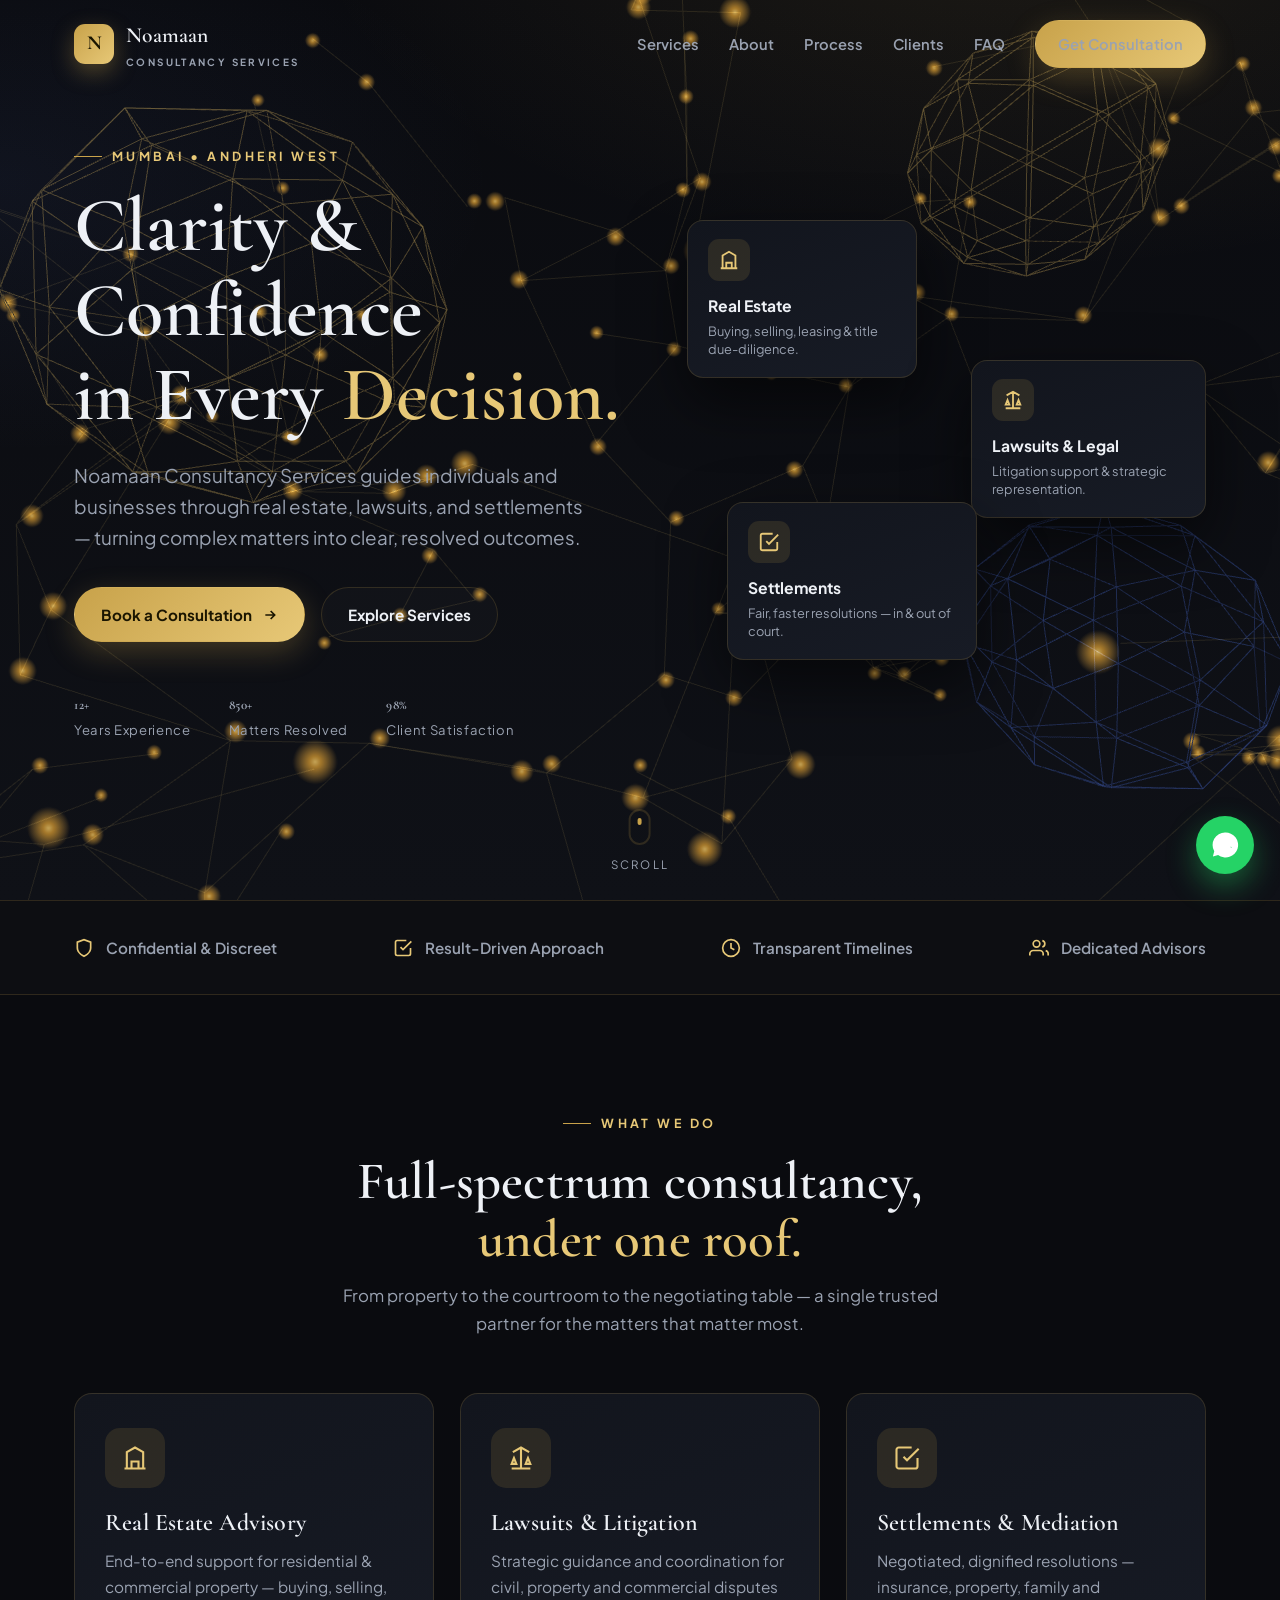
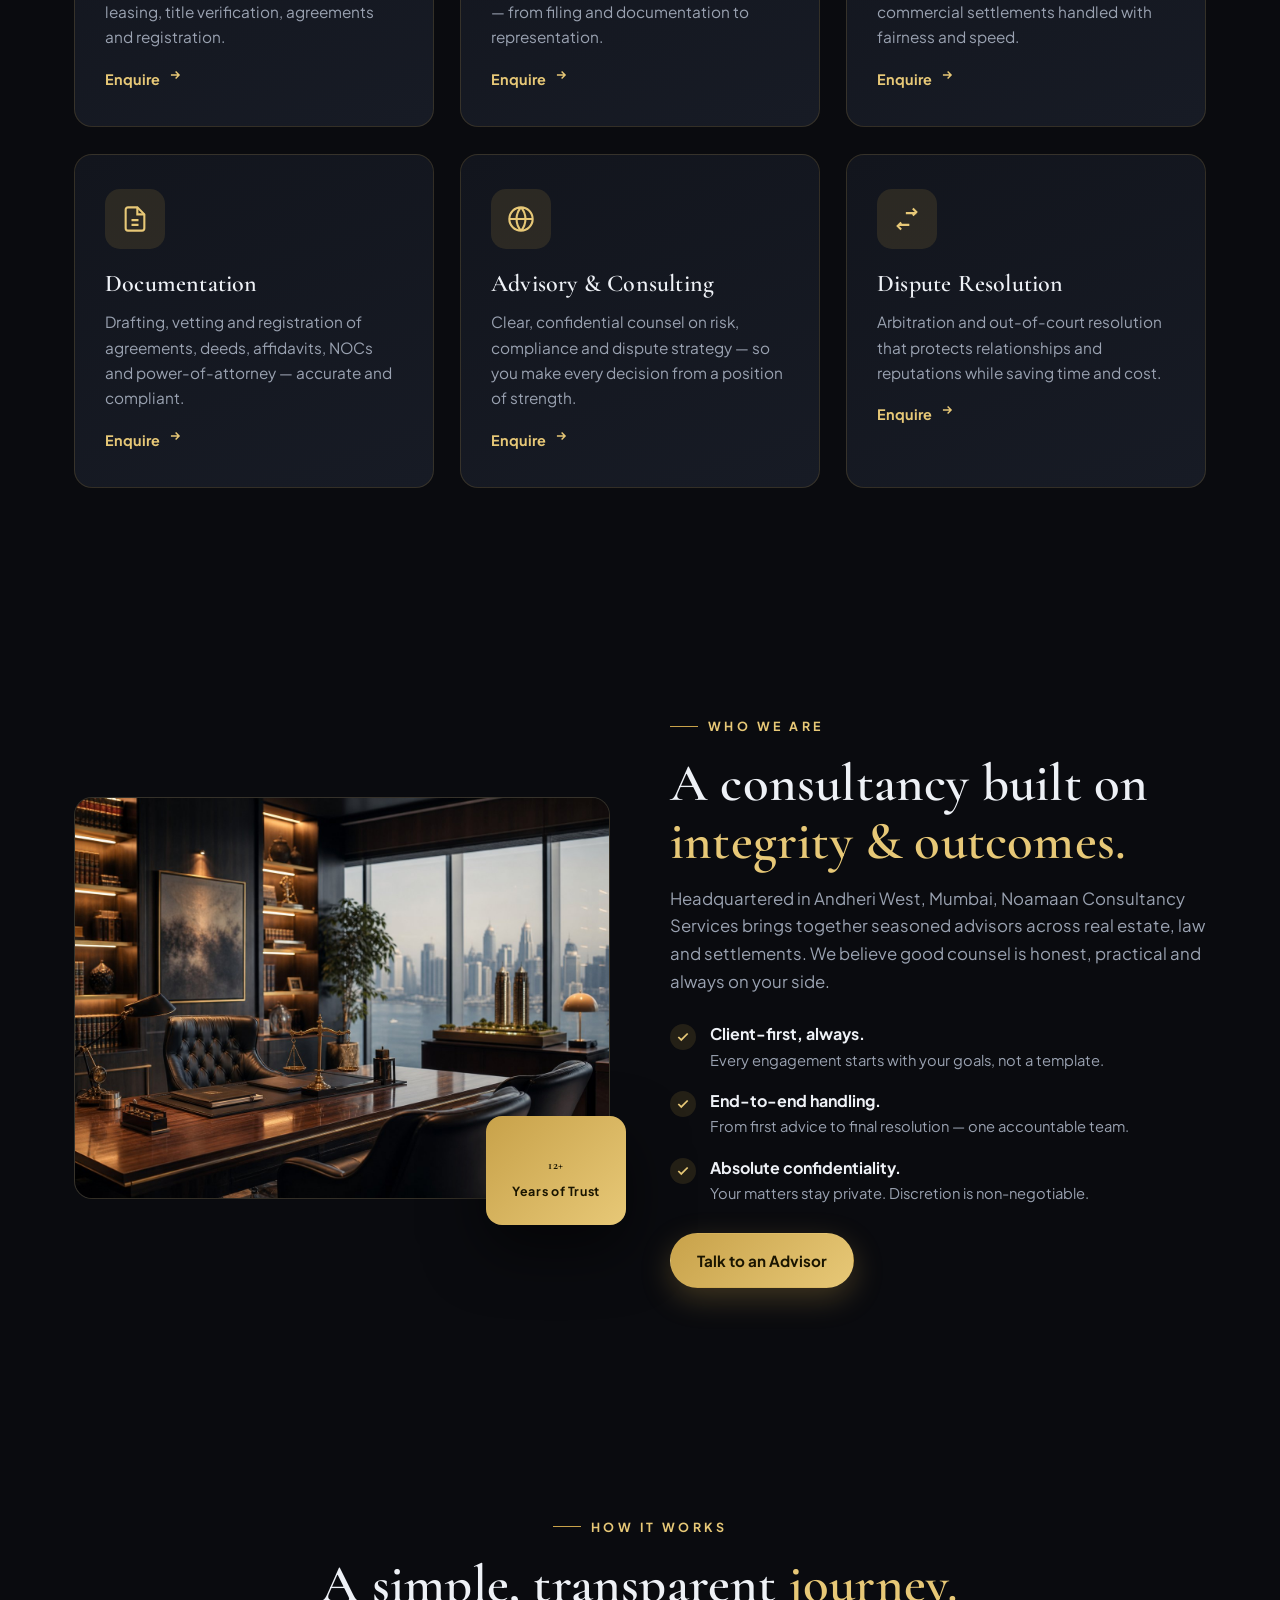
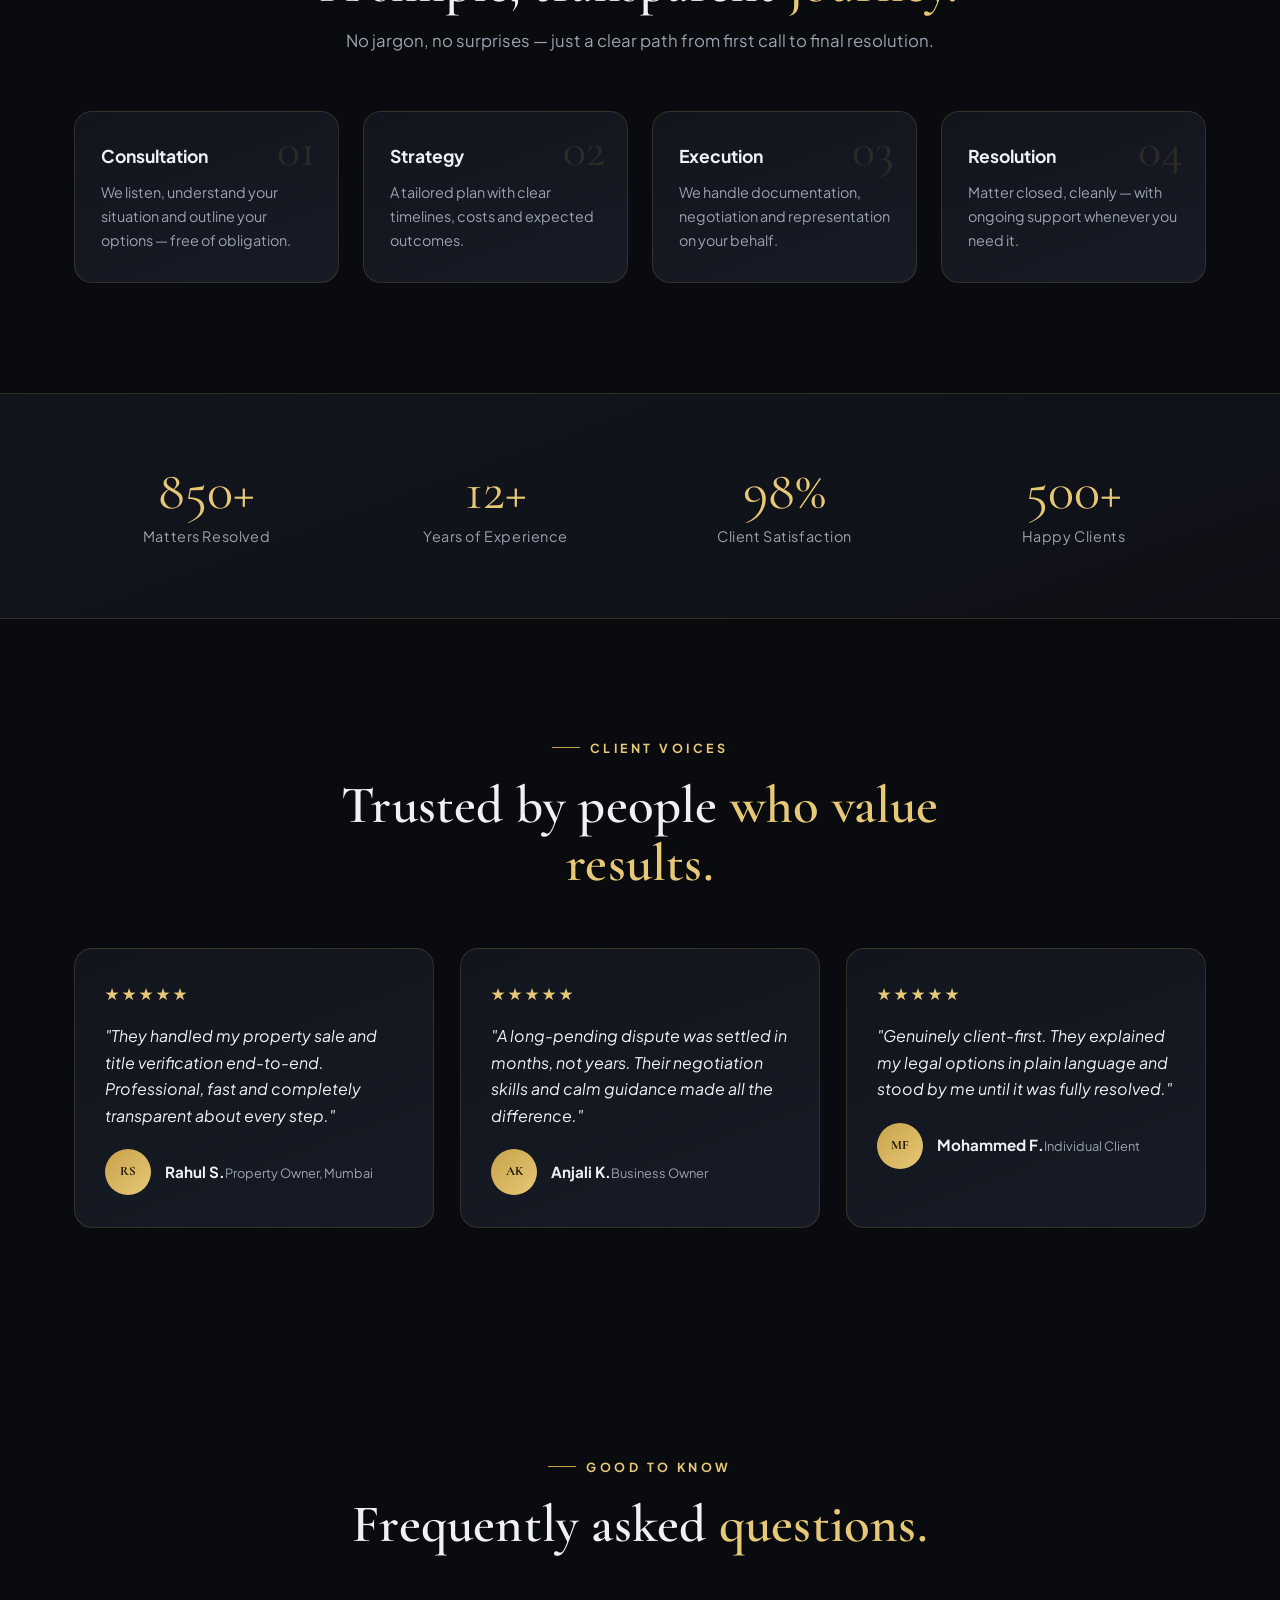
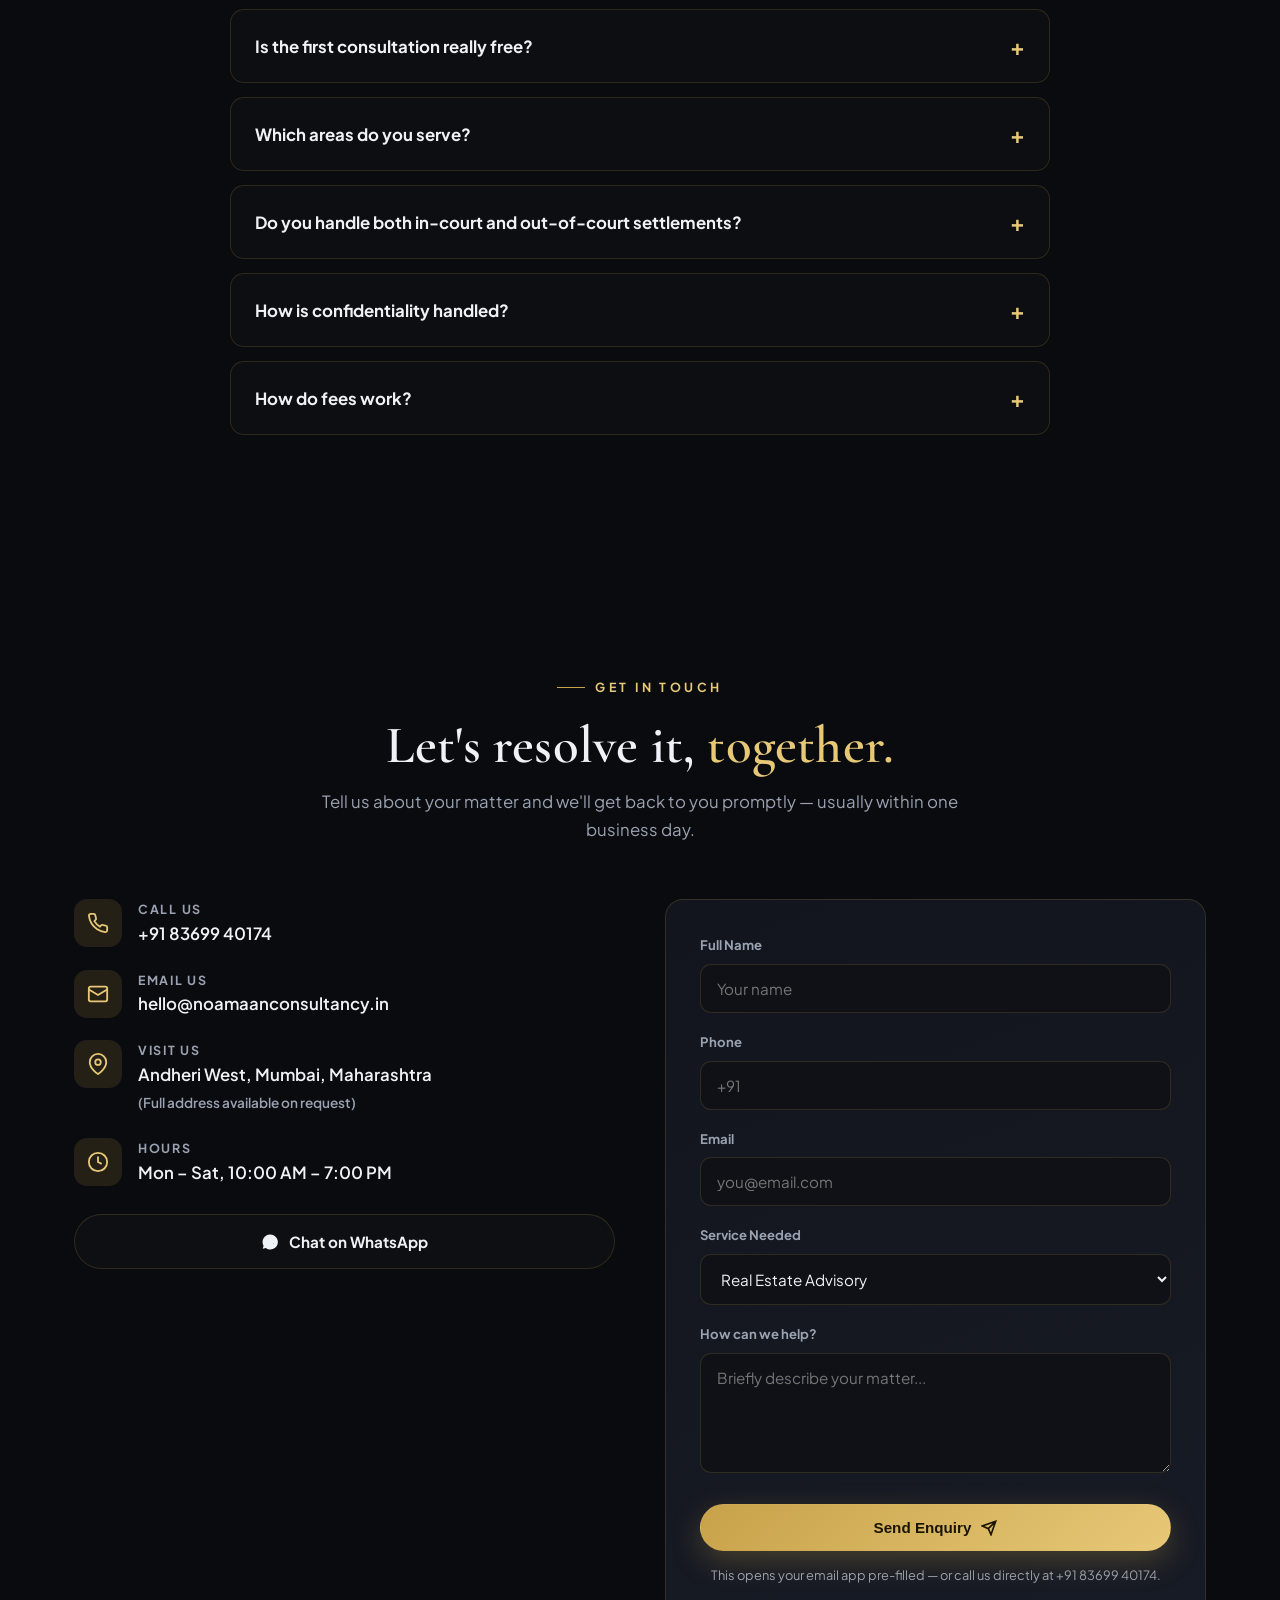
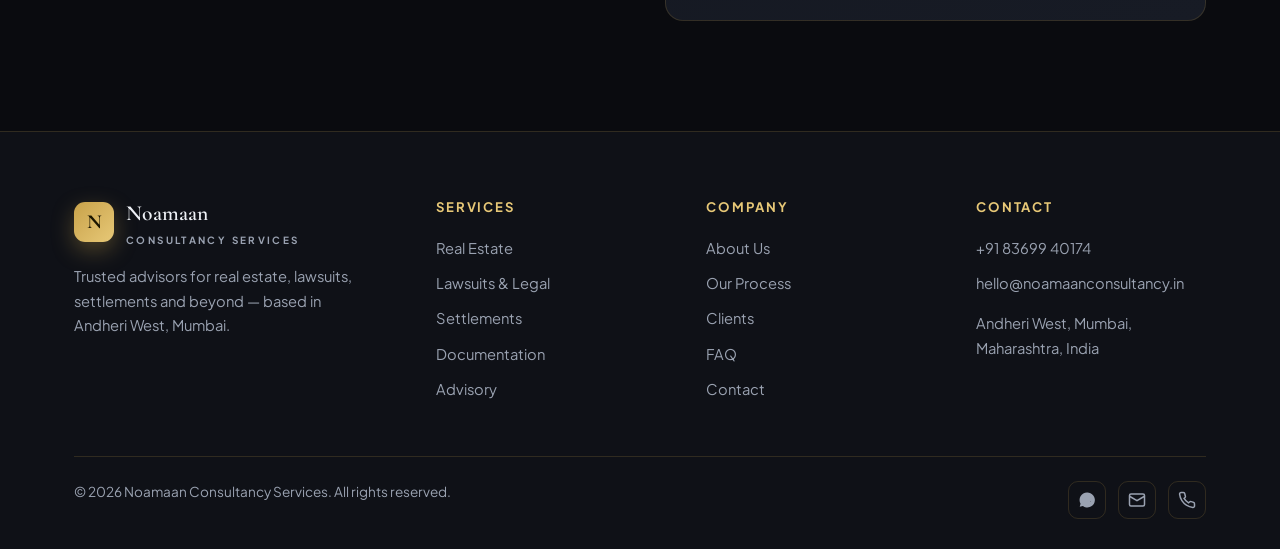
==== index.html @ b09b2aa9 "Initial commit: Noamaan Consultancy Services premium website" ====
<!DOCTYPE html>
<html lang="en">
<head>
  <meta charset="UTF-8" />
  <meta name="viewport" content="width=device-width, initial-scale=1.0" />
  <title>Noamaan Consultancy Services | Real Estate, Legal &amp; Settlement Experts — Andheri West, Mumbai</title>
  <meta name="description" content="Noamaan Consultancy Services — trusted advisors for real estate transactions, lawsuits, dispute settlements, documentation and advisory. Based in Andheri West, Mumbai. Call 8369940174." />
  <meta name="keywords" content="real estate consultant Mumbai, legal consultancy Andheri, lawsuit settlement, property advisory, dispute resolution, Noamaan Consultancy" />
  <meta name="author" content="Noamaan Consultancy Services" />
  <link rel="canonical" href="https://noamaanconsultancy.in/" />

  <!-- Open Graph -->
  <meta property="og:type" content="website" />
  <meta property="og:title" content="Noamaan Consultancy Services — Real Estate, Legal &amp; Settlements" />
  <meta property="og:description" content="Trusted advisors for real estate, lawsuits, settlements, documentation and advisory in Mumbai." />
  <meta property="og:url" content="https://noamaanconsultancy.in/" />
  <meta property="og:site_name" content="Noamaan Consultancy Services" />

  <!-- Fonts -->
  <link rel="preconnect" href="https://fonts.googleapis.com" />
  <link rel="preconnect" href="https://fonts.gstatic.com" crossorigin />
  <link href="https://fonts.googleapis.com/css2?family=Cormorant+Garamond:wght@500;600;700&family=Plus+Jakarta+Sans:wght@400;500;600;700;800&display=swap" rel="stylesheet" />

  <link rel="icon" type="image/svg+xml" href="data:image/svg+xml,<svg xmlns='http://www.w3.org/2000/svg' viewBox='0 0 100 100'><rect width='100' height='100' rx='22' fill='%23c8a24a'/><text x='50' y='72' font-size='62' font-family='Georgia,serif' font-weight='700' text-anchor='middle' fill='%231a1500'>N</text></svg>" />
  <link rel="stylesheet" href="assets/css/style.css" />

  <!-- Structured data -->
  <script type="application/ld+json">
  {
    "@context":"https://schema.org",
    "@type":"ProfessionalService",
    "name":"Noamaan Consultancy Services",
    "image":"https://noamaanconsultancy.in/assets/img/og.jpg",
    "url":"https://noamaanconsultancy.in",
    "telephone":"+91-8369940174",
    "email":"hello@noamaanconsultancy.in",
    "address":{"@type":"PostalAddress","addressLocality":"Andheri West","addressRegion":"Maharashtra","addressCountry":"IN"},
    "areaServed":"Mumbai Metropolitan Region",
    "priceRange":"$$"
  }
  </script>
</head>
<body>
  <canvas id="bg-canvas"></canvas>

  <!-- ============ NAV ============ -->
  <header class="nav">
    <div class="nav-inner">
      <a href="#home" class="brand">
        <span class="mark">N</span>
        <span>Noamaan<small>Consultancy Services</small></span>
      </a>
      <nav class="nav-links">
        <a href="#services">Services</a>
        <a href="#about">About</a>
        <a href="#process">Process</a>
        <a href="#testimonials">Clients</a>
        <a href="#faq">FAQ</a>
        <a href="#contact" class="btn btn-gold nav-cta">Get Consultation</a>
      </nav>
      <button class="hamburger" aria-label="Menu"><span></span><span></span><span></span></button>
    </div>
  </header>

  <div class="content">

  <!-- ============ HERO ============ -->
  <section class="hero" id="home">
    <div class="container hero-grid">
      <div class="hero-copy">
        <span class="eyebrow reveal">Mumbai • Andheri West</span>
        <h1 class="reveal d1">
          <span class="line">Clarity &amp; Confidence</span>
          <span class="line">in Every <span class="gold">Decision.</span></span>
        </h1>
        <p class="lead reveal d2">
          Noamaan Consultancy Services guides individuals and businesses through
          real estate, lawsuits, and settlements — turning complex matters into
          clear, resolved outcomes.
        </p>
        <div class="hero-cta reveal d2">
          <a href="#contact" class="btn btn-gold">Book a Consultation
            <svg width="16" height="16" viewBox="0 0 24 24" fill="none" stroke="currentColor" stroke-width="2.5"><path d="M5 12h14M13 6l6 6-6 6"/></svg>
          </a>
          <a href="#services" class="btn btn-ghost">Explore Services</a>
        </div>
        <div class="hero-stats reveal d3">
          <div class="stat"><b><span data-count="12" data-suffix="+">0</span></b><span>Years Experience</span></div>
          <div class="stat"><b><span data-count="850" data-suffix="+">0</span></b><span>Matters Resolved</span></div>
          <div class="stat"><b><span data-count="98" data-suffix="%">0</span></b><span>Client Satisfaction</span></div>
        </div>
      </div>

      <div class="hero-visual reveal d2">
        <div class="float-card fc1" data-tilt>
          <div class="ic"><svg width="22" height="22" viewBox="0 0 24 24" fill="none" stroke="currentColor" stroke-width="2"><path d="M3 21h18M5 21V7l7-4 7 4v14M9 21v-6h6v6"/></svg></div>
          <h4>Real Estate</h4>
          <p>Buying, selling, leasing &amp; title due-diligence.</p>
        </div>
        <div class="float-card fc2" data-tilt>
          <div class="ic"><svg width="22" height="22" viewBox="0 0 24 24" fill="none" stroke="currentColor" stroke-width="2"><path d="M12 3v18M5 7l7-4 7 4M4 21h16M6 12l-2 5h4l-2-5zM18 12l-2 5h4l-2-5z"/></svg></div>
          <h4>Lawsuits &amp; Legal</h4>
          <p>Litigation support &amp; strategic representation.</p>
        </div>
        <div class="float-card fc3" data-tilt>
          <div class="ic"><svg width="22" height="22" viewBox="0 0 24 24" fill="none" stroke="currentColor" stroke-width="2"><path d="M9 11l3 3L22 4M21 12v7a2 2 0 0 1-2 2H5a2 2 0 0 1-2-2V5a2 2 0 0 1 2-2h11"/></svg></div>
          <h4>Settlements</h4>
          <p>Fair, faster resolutions — in &amp; out of court.</p>
        </div>
      </div>
    </div>
    <div class="scroll-ind"><div class="mouse"></div><span>Scroll</span></div>
  </section>

  <!-- ============ TRUST STRIP ============ -->
  <div class="trust">
    <div class="container trust-inner">
      <div class="trust-item"><svg width="20" height="20" viewBox="0 0 24 24" fill="none" stroke="currentColor" stroke-width="2"><path d="M12 22s8-4 8-10V5l-8-3-8 3v7c0 6 8 10 8 10z"/></svg> Confidential &amp; Discreet</div>
      <div class="trust-item"><svg width="20" height="20" viewBox="0 0 24 24" fill="none" stroke="currentColor" stroke-width="2"><path d="M9 11l3 3L22 4M21 12v7a2 2 0 0 1-2 2H5a2 2 0 0 1-2-2V5a2 2 0 0 1 2-2h11"/></svg> Result-Driven Approach</div>
      <div class="trust-item"><svg width="20" height="20" viewBox="0 0 24 24" fill="none" stroke="currentColor" stroke-width="2"><circle cx="12" cy="12" r="10"/><path d="M12 6v6l4 2"/></svg> Transparent Timelines</div>
      <div class="trust-item"><svg width="20" height="20" viewBox="0 0 24 24" fill="none" stroke="currentColor" stroke-width="2"><path d="M17 21v-2a4 4 0 0 0-4-4H5a4 4 0 0 0-4 4v2M9 11a4 4 0 1 0 0-8 4 4 0 0 0 0 8zM23 21v-2a4 4 0 0 0-3-3.87M16 3.13a4 4 0 0 1 0 7.75"/></svg> Dedicated Advisors</div>
    </div>
  </div>

  <!-- ============ SERVICES ============ -->
  <section id="services">
    <div class="container">
      <div class="center" style="max-width:680px">
        <span class="eyebrow reveal">What We Do</span>
        <h2 class="section-title reveal d1">Full-spectrum consultancy, <span class="gold">under one roof.</span></h2>
        <p class="section-sub center reveal d2">From property to the courtroom to the negotiating table — a single trusted partner for the matters that matter most.</p>
      </div>

      <div class="services-grid">
        <article class="card reveal" data-tilt>
          <div class="card-ic"><svg width="28" height="28" viewBox="0 0 24 24" fill="none" stroke="currentColor" stroke-width="1.8"><path d="M3 21h18M5 21V7l7-4 7 4v14M9 21v-6h6v6"/></svg></div>
          <h3>Real Estate Advisory</h3>
          <p>End-to-end support for residential &amp; commercial property — buying, selling, leasing, title verification, agreements and registration.</p>
          <a href="#contact" class="card-link">Enquire <svg width="14" height="14" viewBox="0 0 24 24" fill="none" stroke="currentColor" stroke-width="2.5"><path d="M5 12h14M13 6l6 6-6 6"/></svg></a>
        </article>

        <article class="card reveal d1" data-tilt>
          <div class="card-ic"><svg width="28" height="28" viewBox="0 0 24 24" fill="none" stroke="currentColor" stroke-width="1.8"><path d="M12 3v18M5 7l7-4 7 4M4 21h16M6 12l-2 5h4l-2-5zM18 12l-2 5h4l-2-5z"/></svg></div>
          <h3>Lawsuits &amp; Litigation</h3>
          <p>Strategic guidance and coordination for civil, property and commercial disputes — from filing and documentation to representation.</p>
          <a href="#contact" class="card-link">Enquire <svg width="14" height="14" viewBox="0 0 24 24" fill="none" stroke="currentColor" stroke-width="2.5"><path d="M5 12h14M13 6l6 6-6 6"/></svg></a>
        </article>

        <article class="card reveal d2" data-tilt>
          <div class="card-ic"><svg width="28" height="28" viewBox="0 0 24 24" fill="none" stroke="currentColor" stroke-width="1.8"><path d="M9 11l3 3L22 4M21 12v7a2 2 0 0 1-2 2H5a2 2 0 0 1-2-2V5a2 2 0 0 1 2-2h11"/></svg></div>
          <h3>Settlements &amp; Mediation</h3>
          <p>Negotiated, dignified resolutions — insurance, property, family and commercial settlements handled with fairness and speed.</p>
          <a href="#contact" class="card-link">Enquire <svg width="14" height="14" viewBox="0 0 24 24" fill="none" stroke="currentColor" stroke-width="2.5"><path d="M5 12h14M13 6l6 6-6 6"/></svg></a>
        </article>

        <article class="card reveal" data-tilt>
          <div class="card-ic"><svg width="28" height="28" viewBox="0 0 24 24" fill="none" stroke="currentColor" stroke-width="1.8"><path d="M14 2H6a2 2 0 0 0-2 2v16a2 2 0 0 0 2 2h12a2 2 0 0 0 2-2V8z"/><path d="M14 2v6h6M9 13h6M9 17h6"/></svg></div>
          <h3>Documentation</h3>
          <p>Drafting, vetting and registration of agreements, deeds, affidavits, NOCs and power-of-attorney — accurate and compliant.</p>
          <a href="#contact" class="card-link">Enquire <svg width="14" height="14" viewBox="0 0 24 24" fill="none" stroke="currentColor" stroke-width="2.5"><path d="M5 12h14M13 6l6 6-6 6"/></svg></a>
        </article>

        <article class="card reveal d1" data-tilt>
          <div class="card-ic"><svg width="28" height="28" viewBox="0 0 24 24" fill="none" stroke="currentColor" stroke-width="1.8"><path d="M12 2a10 10 0 1 0 10 10A10 10 0 0 0 12 2zM2 12h20M12 2a15 15 0 0 1 0 20M12 2a15 15 0 0 0 0 20"/></svg></div>
          <h3>Advisory &amp; Consulting</h3>
          <p>Clear, confidential counsel on risk, compliance and dispute strategy — so you make every decision from a position of strength.</p>
          <a href="#contact" class="card-link">Enquire <svg width="14" height="14" viewBox="0 0 24 24" fill="none" stroke="currentColor" stroke-width="2.5"><path d="M5 12h14M13 6l6 6-6 6"/></svg></a>
        </article>

        <article class="card reveal d2" data-tilt>
          <div class="card-ic"><svg width="28" height="28" viewBox="0 0 24 24" fill="none" stroke="currentColor" stroke-width="1.8"><path d="M20 7h-9M14 17H5M17 3l3 3-3 3M7 21l-3-3 3-3"/></svg></div>
          <h3>Dispute Resolution</h3>
          <p>Arbitration and out-of-court resolution that protects relationships and reputations while saving time and cost.</p>
          <a href="#contact" class="card-link">Enquire <svg width="14" height="14" viewBox="0 0 24 24" fill="none" stroke="currentColor" stroke-width="2.5"><path d="M5 12h14M13 6l6 6-6 6"/></svg></a>
        </article>
      </div>
    </div>
  </section>

  <!-- ============ ABOUT ============ -->
  <section id="about">
    <div class="container about-grid">
      <div class="about-visual reveal">
        <div class="frame" data-tilt>
          <img src="assets/img/about.jpg" alt="Noamaan Consultancy Services office in Andheri West, Mumbai" loading="lazy" style="width:100%;height:100%;object-fit:cover" />
        </div>
        <div class="about-badge"><b><span data-count="12" data-suffix="+">0</span></b><span>Years of Trust</span></div>
      </div>
      <div class="about-copy">
        <span class="eyebrow reveal">Who We Are</span>
        <h2 class="section-title reveal d1">A consultancy built on <span class="gold">integrity &amp; outcomes.</span></h2>
        <p class="section-sub reveal d2">Headquartered in Andheri West, Mumbai, Noamaan Consultancy Services brings together seasoned advisors across real estate, law and settlements. We believe good counsel is honest, practical and always on your side.</p>
        <ul class="about-list">
          <li class="reveal"><span class="tick"><svg width="14" height="14" viewBox="0 0 24 24" fill="none" stroke="currentColor" stroke-width="3"><path d="M20 6L9 17l-5-5"/></svg></span><div><b>Client-first, always.</b><p>Every engagement starts with your goals, not a template.</p></div></li>
          <li class="reveal d1"><span class="tick"><svg width="14" height="14" viewBox="0 0 24 24" fill="none" stroke="currentColor" stroke-width="3"><path d="M20 6L9 17l-5-5"/></svg></span><div><b>End-to-end handling.</b><p>From first advice to final resolution — one accountable team.</p></div></li>
          <li class="reveal d2"><span class="tick"><svg width="14" height="14" viewBox="0 0 24 24" fill="none" stroke="currentColor" stroke-width="3"><path d="M20 6L9 17l-5-5"/></svg></span><div><b>Absolute confidentiality.</b><p>Your matters stay private. Discretion is non-negotiable.</p></div></li>
        </ul>
        <a href="#contact" class="btn btn-gold reveal d2" style="margin-top:28px">Talk to an Advisor</a>
      </div>
    </div>
  </section>

  <!-- ============ PROCESS ============ -->
  <section id="process">
    <div class="container">
      <div class="center" style="max-width:680px">
        <span class="eyebrow reveal">How It Works</span>
        <h2 class="section-title reveal d1">A simple, transparent <span class="gold">journey.</span></h2>
        <p class="section-sub center reveal d2">No jargon, no surprises — just a clear path from first call to final resolution.</p>
      </div>
      <div class="steps">
        <div class="step reveal" data-tilt><span class="num">01</span><h4>Consultation</h4><p>We listen, understand your situation and outline your options — free of obligation.</p></div>
        <div class="step reveal d1" data-tilt><span class="num">02</span><h4>Strategy</h4><p>A tailored plan with clear timelines, costs and expected outcomes.</p></div>
        <div class="step reveal d2" data-tilt><span class="num">03</span><h4>Execution</h4><p>We handle documentation, negotiation and representation on your behalf.</p></div>
        <div class="step reveal d3" data-tilt><span class="num">04</span><h4>Resolution</h4><p>Matter closed, cleanly — with ongoing support whenever you need it.</p></div>
      </div>
    </div>
  </section>

  <!-- ============ STATS BAND ============ -->
  <div class="band">
    <div class="container" style="padding-top:70px;padding-bottom:70px">
      <div class="band-grid">
        <div class="reveal"><div class="num"><span data-count="850" data-suffix="+">0</span></div><div class="lbl">Matters Resolved</div></div>
        <div class="reveal d1"><div class="num"><span data-count="12" data-suffix="+">0</span></div><div class="lbl">Years of Experience</div></div>
        <div class="reveal d2"><div class="num"><span data-count="98" data-suffix="%">0</span></div><div class="lbl">Client Satisfaction</div></div>
        <div class="reveal d3"><div class="num"><span data-count="500" data-suffix="+">0</span></div><div class="lbl">Happy Clients</div></div>
      </div>
    </div>
  </div>

  <!-- ============ TESTIMONIALS ============ -->
  <section id="testimonials">
    <div class="container">
      <div class="center" style="max-width:680px">
        <span class="eyebrow reveal">Client Voices</span>
        <h2 class="section-title reveal d1">Trusted by people <span class="gold">who value results.</span></h2>
      </div>
      <div class="quotes">
        <figure class="quote reveal" data-tilt>
          <div class="stars">★★★★★</div>
          <p>"They handled my property sale and title verification end-to-end. Professional, fast and completely transparent about every step."</p>
          <figcaption class="who"><span class="av">RS</span><div><b>Rahul S.</b><span>Property Owner, Mumbai</span></div></figcaption>
        </figure>
        <figure class="quote reveal d1" data-tilt>
          <div class="stars">★★★★★</div>
          <p>"A long-pending dispute was settled in months, not years. Their negotiation skills and calm guidance made all the difference."</p>
          <figcaption class="who"><span class="av">AK</span><div><b>Anjali K.</b><span>Business Owner</span></div></figcaption>
        </figure>
        <figure class="quote reveal d2" data-tilt>
          <div class="stars">★★★★★</div>
          <p>"Genuinely client-first. They explained my legal options in plain language and stood by me until it was fully resolved."</p>
          <figcaption class="who"><span class="av">MF</span><div><b>Mohammed F.</b><span>Individual Client</span></div></figcaption>
        </figure>
      </div>
    </div>
  </section>

  <!-- ============ FAQ ============ -->
  <section id="faq">
    <div class="container">
      <div class="center" style="max-width:680px">
        <span class="eyebrow reveal">Good to Know</span>
        <h2 class="section-title reveal d1">Frequently asked <span class="gold">questions.</span></h2>
      </div>
      <div class="faq">
        <div class="faq-item reveal"><button class="faq-q">Is the first consultation really free?<span class="plus">+</span></button><div class="faq-a"><p>Yes. Your initial consultation is obligation-free — we assess your matter, explain your options and only proceed once you're comfortable.</p></div></div>
        <div class="faq-item reveal"><button class="faq-q">Which areas do you serve?<span class="plus">+</span></button><div class="faq-a"><p>We're based in Andheri West and serve clients across the Mumbai Metropolitan Region. Many advisory matters can also be handled remotely.</p></div></div>
        <div class="faq-item reveal"><button class="faq-q">Do you handle both in-court and out-of-court settlements?<span class="plus">+</span></button><div class="faq-a"><p>Absolutely. We pursue negotiated, out-of-court settlements wherever possible and provide full litigation support when a matter goes to court.</p></div></div>
        <div class="faq-item reveal"><button class="faq-q">How is confidentiality handled?<span class="plus">+</span></button><div class="faq-a"><p>Every engagement is strictly confidential. Your information and documents are handled with complete discretion at all times.</p></div></div>
        <div class="faq-item reveal"><button class="faq-q">How do fees work?<span class="plus">+</span></button><div class="faq-a"><p>Fees depend on the scope and complexity of your matter. After the initial consultation you'll receive a clear, transparent estimate — no hidden charges.</p></div></div>
      </div>
    </div>
  </section>

  <!-- ============ CONTACT ============ -->
  <section id="contact">
    <div class="container">
      <div class="center" style="max-width:680px;margin-bottom:56px">
        <span class="eyebrow reveal">Get in Touch</span>
        <h2 class="section-title reveal d1">Let's resolve it, <span class="gold">together.</span></h2>
        <p class="section-sub center reveal d2">Tell us about your matter and we'll get back to you promptly — usually within one business day.</p>
      </div>

      <div class="contact-grid">
        <div class="contact-info reveal">
          <div class="info-row">
            <div class="ic"><svg width="22" height="22" viewBox="0 0 24 24" fill="none" stroke="currentColor" stroke-width="2"><path d="M22 16.92v3a2 2 0 0 1-2.18 2 19.79 19.79 0 0 1-8.63-3.07 19.5 19.5 0 0 1-6-6 19.79 19.79 0 0 1-3.07-8.67A2 2 0 0 1 4.11 2h3a2 2 0 0 1 2 1.72c.13.96.36 1.9.7 2.81a2 2 0 0 1-.45 2.11L8.09 9.91a16 16 0 0 0 6 6l1.27-1.27a2 2 0 0 1 2.11-.45c.9.34 1.85.57 2.81.7A2 2 0 0 1 22 16.92z"/></svg></div>
            <div><div class="lbl">Call Us</div><a href="tel:+918369940174">+91 83699 40174</a></div>
          </div>
          <div class="info-row">
            <div class="ic"><svg width="22" height="22" viewBox="0 0 24 24" fill="none" stroke="currentColor" stroke-width="2"><rect x="2" y="4" width="20" height="16" rx="2"/><path d="m22 7-10 6L2 7"/></svg></div>
            <div><div class="lbl">Email Us</div><a href="mailto:hello@noamaanconsultancy.in">hello@noamaanconsultancy.in</a></div>
          </div>
          <div class="info-row">
            <div class="ic"><svg width="22" height="22" viewBox="0 0 24 24" fill="none" stroke="currentColor" stroke-width="2"><path d="M21 10c0 7-9 13-9 13s-9-6-9-13a9 9 0 0 1 18 0z"/><circle cx="12" cy="10" r="3"/></svg></div>
            <div><div class="lbl">Visit Us</div><p>Andheri West, Mumbai, Maharashtra<br><span style="color:var(--muted);font-size:.85rem">(Full address available on request)</span></p></div>
          </div>
          <div class="info-row">
            <div class="ic"><svg width="22" height="22" viewBox="0 0 24 24" fill="none" stroke="currentColor" stroke-width="2"><circle cx="12" cy="12" r="10"/><path d="M12 6v6l4 2"/></svg></div>
            <div><div class="lbl">Hours</div><p>Mon – Sat, 10:00 AM – 7:00 PM</p></div>
          </div>
          <a href="https://wa.me/918369940174" class="btn btn-ghost" style="justify-content:center;margin-top:6px">
            <svg width="18" height="18" viewBox="0 0 24 24" fill="currentColor"><path d="M17.5 14.4c-.3-.2-1.7-.9-2-1s-.5-.1-.6.2-.7 1-.9 1.1-.3.2-.6 0a8 8 0 0 1-2.4-1.5 9 9 0 0 1-1.6-2c-.2-.3 0-.5.1-.6l.5-.5a1.7 1.7 0 0 0 .3-.5.5.5 0 0 0 0-.5C9.7 8.4 9.1 7 8.9 6.5s-.4-.4-.6-.4h-.5a1 1 0 0 0-.7.3A2.8 2.8 0 0 0 6.2 8.5a4.9 4.9 0 0 0 1 2.6 11.2 11.2 0 0 0 4.3 3.8c.6.3 1.1.4 1.5.5a3.6 3.6 0 0 0 1.6.1c.5-.1 1.7-.7 1.9-1.4s.2-1.2.2-1.3-.2-.2-.5-.4zM12 2a10 10 0 0 0-8.6 15l-1.1 4.1 4.2-1.1A10 10 0 1 0 12 2z"/></svg>
            Chat on WhatsApp
          </a>
        </div>

        <form id="contact-form" class="reveal d1">
          <div class="field"><label for="name">Full Name</label><input type="text" id="name" name="name" placeholder="Your name" required /></div>
          <div class="field"><label for="phone">Phone</label><input type="tel" id="phone" name="phone" placeholder="+91 " required /></div>
          <div class="field"><label for="email">Email</label><input type="email" id="email" name="email" placeholder="you@email.com" /></div>
          <div class="field"><label for="service">Service Needed</label>
            <select id="service" name="service">
              <option>Real Estate Advisory</option>
              <option>Lawsuits &amp; Litigation</option>
              <option>Settlements &amp; Mediation</option>
              <option>Documentation</option>
              <option>Advisory &amp; Consulting</option>
              <option>Dispute Resolution</option>
              <option>Other</option>
            </select>
          </div>
          <div class="field"><label for="message">How can we help?</label><textarea id="message" name="message" placeholder="Briefly describe your matter..."></textarea></div>
          <button type="submit" class="btn btn-gold">Send Enquiry
            <svg width="16" height="16" viewBox="0 0 24 24" fill="none" stroke="currentColor" stroke-width="2.5"><path d="M22 2 11 13M22 2l-7 20-4-9-9-4 20-7z"/></svg>
          </button>
          <p class="form-note">This opens your email app pre-filled — or call us directly at +91 83699 40174.</p>
        </form>
      </div>
    </div>
  </section>

  <!-- ============ FOOTER ============ -->
  <footer>
    <div class="container">
      <div class="foot-grid">
        <div>
          <a href="#home" class="brand"><span class="mark">N</span><span>Noamaan<small>Consultancy Services</small></span></a>
          <p>Trusted advisors for real estate, lawsuits, settlements and beyond — based in Andheri West, Mumbai.</p>
        </div>
        <div class="foot-col">
          <h5>Services</h5>
          <a href="#services">Real Estate</a>
          <a href="#services">Lawsuits &amp; Legal</a>
          <a href="#services">Settlements</a>
          <a href="#services">Documentation</a>
          <a href="#services">Advisory</a>
        </div>
        <div class="foot-col">
          <h5>Company</h5>
          <a href="#about">About Us</a>
          <a href="#process">Our Process</a>
          <a href="#testimonials">Clients</a>
          <a href="#faq">FAQ</a>
          <a href="#contact">Contact</a>
        </div>
        <div class="foot-col">
          <h5>Contact</h5>
          <a href="tel:+918369940174">+91 83699 40174</a>
          <a href="mailto:hello@noamaanconsultancy.in">hello@noamaanconsultancy.in</a>
          <p class="f">Andheri West, Mumbai,<br>Maharashtra, India</p>
        </div>
      </div>
      <div class="foot-bottom">
        <span>© <span id="year">2026</span> Noamaan Consultancy Services. All rights reserved.</span>
        <div class="socials">
          <a href="https://wa.me/918369940174" aria-label="WhatsApp"><svg width="18" height="18" viewBox="0 0 24 24" fill="currentColor"><path d="M17.5 14.4c-.3-.2-1.7-.9-2-1s-.5-.1-.6.2-.7 1-.9 1.1-.3.2-.6 0a8 8 0 0 1-2.4-1.5 9 9 0 0 1-1.6-2c-.2-.3 0-.5.1-.6l.5-.5a1.7 1.7 0 0 0 .3-.5.5.5 0 0 0 0-.5C9.7 8.4 9.1 7 8.9 6.5s-.4-.4-.6-.4h-.5a1 1 0 0 0-.7.3A2.8 2.8 0 0 0 6.2 8.5a4.9 4.9 0 0 0 1 2.6 11.2 11.2 0 0 0 4.3 3.8c.6.3 1.1.4 1.5.5a3.6 3.6 0 0 0 1.6.1c.5-.1 1.7-.7 1.9-1.4s.2-1.2.2-1.3-.2-.2-.5-.4zM12 2a10 10 0 0 0-8.6 15l-1.1 4.1 4.2-1.1A10 10 0 1 0 12 2z"/></svg></a>
          <a href="mailto:hello@noamaanconsultancy.in" aria-label="Email"><svg width="18" height="18" viewBox="0 0 24 24" fill="none" stroke="currentColor" stroke-width="2"><rect x="2" y="4" width="20" height="16" rx="2"/><path d="m22 7-10 6L2 7"/></svg></a>
          <a href="tel:+918369940174" aria-label="Call"><svg width="18" height="18" viewBox="0 0 24 24" fill="none" stroke="currentColor" stroke-width="2"><path d="M22 16.92v3a2 2 0 0 1-2.18 2 19.79 19.79 0 0 1-8.63-3.07 19.5 19.5 0 0 1-6-6 19.79 19.79 0 0 1-3.07-8.67A2 2 0 0 1 4.11 2h3a2 2 0 0 1 2 1.72c.13.96.36 1.9.7 2.81a2 2 0 0 1-.45 2.11L8.09 9.91a16 16 0 0 0 6 6l1.27-1.27a2 2 0 0 1 2.11-.45c.9.34 1.85.57 2.81.7A2 2 0 0 1 22 16.92z"/></svg></a>
        </div>
      </div>
    </div>
  </footer>

  </div><!-- /.content -->

  <a href="https://wa.me/918369940174" class="wa-float" aria-label="Chat on WhatsApp">
    <svg width="30" height="30" viewBox="0 0 24 24" fill="currentColor"><path d="M17.5 14.4c-.3-.2-1.7-.9-2-1s-.5-.1-.6.2-.7 1-.9 1.1-.3.2-.6 0a8 8 0 0 1-2.4-1.5 9 9 0 0 1-1.6-2c-.2-.3 0-.5.1-.6l.5-.5a1.7 1.7 0 0 0 .3-.5.5.5 0 0 0 0-.5C9.7 8.4 9.1 7 8.9 6.5s-.4-.4-.6-.4h-.5a1 1 0 0 0-.7.3A2.8 2.8 0 0 0 6.2 8.5a4.9 4.9 0 0 0 1 2.6 11.2 11.2 0 0 0 4.3 3.8c.6.3 1.1.4 1.5.5a3.6 3.6 0 0 0 1.6.1c.5-.1 1.7-.7 1.9-1.4s.2-1.2.2-1.3-.2-.2-.5-.4zM12 2a10 10 0 0 0-8.6 15l-1.1 4.1 4.2-1.1A10 10 0 1 0 12 2z"/></svg>
  </a>

  <script src="assets/js/three.min.js"></script>
  <script src="assets/js/vanilla-tilt.min.js"></script>
  <script src="assets/js/main.js"></script>
</body>
</html>
---- assets/css/style.css ----
/* =========================================================
   Noamaan Consultancy Services — Premium Dark + Gold Theme
   ========================================================= */

:root{
  --bg:#0a0b0f;
  --bg-2:#0f1117;
  --panel:#12151d;
  --panel-2:#171b25;
  --gold:#c8a24a;
  --gold-2:#e7c877;
  --gold-soft:rgba(200,162,74,.14);
  --text:#eef1f6;
  --muted:#9aa2b1;
  --line:rgba(200,162,74,.18);
  --radius:18px;
  --shadow:0 24px 60px rgba(0,0,0,.55);
  --maxw:1180px;
  --font:'Plus Jakarta Sans','Segoe UI',system-ui,-apple-system,sans-serif;
  --serif:'Cormorant Garamond',Georgia,'Times New Roman',serif;
}

*{margin:0;padding:0;box-sizing:border-box}
html{scroll-behavior:smooth}
body{
  font-family:var(--font);
  background:var(--bg);
  color:var(--text);
  line-height:1.65;
  overflow-x:hidden;
  -webkit-font-smoothing:antialiased;
}
a{color:inherit;text-decoration:none}
img{max-width:100%;display:block}
ul{list-style:none}

/* WebGL canvas background */
#bg-canvas{
  position:fixed;inset:0;z-index:0;
  display:block;
  background:
    radial-gradient(1200px 600px at 80% -10%, rgba(200,162,74,.10), transparent 60%),
    radial-gradient(900px 500px at 0% 20%, rgba(80,110,200,.08), transparent 55%),
    linear-gradient(180deg,var(--bg),var(--bg-2));
}
.content{position:relative;z-index:1}

/* ---------- Layout helpers ---------- */
.container{width:100%;max-width:var(--maxw);margin:0 auto;padding:0 24px}
section{padding:110px 0}
.eyebrow{
  display:inline-flex;align-items:center;gap:10px;
  font-size:.78rem;letter-spacing:.28em;text-transform:uppercase;
  color:var(--gold-2);font-weight:700;margin-bottom:18px;
}
.eyebrow::before{content:"";width:28px;height:1px;background:var(--gold)}
h1,h2,h3{font-family:var(--serif);font-weight:600;line-height:1.1;letter-spacing:.2px}
.section-title{font-size:clamp(2rem,4.4vw,3.3rem);margin-bottom:14px}
.section-sub{color:var(--muted);max-width:640px;font-size:1.05rem}
.center{text-align:center;margin:0 auto}
.gold{color:var(--gold-2)}

/* ---------- Buttons ---------- */
.btn{
  display:inline-flex;align-items:center;gap:10px;
  padding:14px 26px;border-radius:60px;font-weight:700;font-size:.95rem;
  cursor:pointer;border:1px solid transparent;transition:.3s ease;position:relative;
}
.btn-gold{
  background:linear-gradient(135deg,var(--gold),var(--gold-2));
  color:#1a1500;box-shadow:0 10px 30px rgba(200,162,74,.28);
}
.btn-gold:hover{transform:translateY(-3px);box-shadow:0 16px 40px rgba(200,162,74,.42)}
.btn-ghost{border-color:var(--line);color:var(--text);background:rgba(255,255,255,.02)}
.btn-ghost:hover{border-color:var(--gold);color:var(--gold-2);transform:translateY(-3px)}

/* ---------- Navbar ---------- */
header.nav{
  position:fixed;top:0;left:0;right:0;z-index:50;
  transition:.35s ease;
}
.nav-inner{
  display:flex;align-items:center;justify-content:space-between;
  padding:18px 24px;max-width:var(--maxw);margin:0 auto;
}
.nav.scrolled{background:rgba(10,11,15,.82);backdrop-filter:blur(14px);border-bottom:1px solid var(--line)}
.brand{display:flex;align-items:center;gap:12px;font-family:var(--serif);font-size:1.35rem;font-weight:600}
.brand .mark{
  width:40px;height:40px;border-radius:11px;display:grid;place-items:center;
  background:linear-gradient(135deg,var(--gold),var(--gold-2));color:#1a1500;
  font-family:var(--serif);font-weight:700;font-size:1.25rem;box-shadow:0 8px 22px rgba(200,162,74,.35);
}
.brand small{display:block;font-family:var(--font);font-size:.62rem;letter-spacing:.24em;text-transform:uppercase;color:var(--muted);font-weight:700}
.nav-links{display:flex;align-items:center;gap:30px}
.nav-links a{font-size:.92rem;color:var(--muted);font-weight:600;transition:.25s;position:relative}
.nav-links a::after{content:"";position:absolute;left:0;bottom:-6px;width:0;height:2px;background:var(--gold);transition:.3s}
.nav-links a:hover{color:var(--text)}
.nav-links a:hover::after{width:100%}
.nav-cta{padding:11px 22px}
.hamburger{display:none;flex-direction:column;gap:5px;cursor:pointer;background:none;border:0;padding:8px}
.hamburger span{width:26px;height:2px;background:var(--text);transition:.3s}

/* ---------- Hero ---------- */
.hero{min-height:100vh;display:flex;align-items:center;position:relative;padding-top:90px}
.hero-grid{display:grid;grid-template-columns:1.05fr .95fr;gap:40px;align-items:center}
.hero h1{font-size:clamp(2.7rem,6vw,5rem);margin-bottom:22px}
.hero h1 .line{display:block}
.hero p.lead{color:var(--muted);font-size:1.18rem;max-width:520px;margin-bottom:34px}
.hero-cta{display:flex;gap:16px;flex-wrap:wrap;margin-bottom:40px}
.hero-stats{display:flex;gap:38px;flex-wrap:wrap}
.hero-stats .stat b{font-family:var(--serif);font-size:2.1rem;color:var(--gold-2);display:block;line-height:1}
.hero-stats .stat span{font-size:.82rem;color:var(--muted);letter-spacing:.05em}
.hero-visual{position:relative;height:460px}
.float-card{
  position:absolute;background:linear-gradient(160deg,var(--panel),var(--panel-2));
  border:1px solid var(--line);border-radius:16px;padding:18px 20px;box-shadow:var(--shadow);
  backdrop-filter:blur(6px);
}
.float-card .ic{width:42px;height:42px;border-radius:11px;background:var(--gold-soft);display:grid;place-items:center;margin-bottom:12px;color:var(--gold-2)}
.float-card h4{font-family:var(--font);font-size:.98rem;font-weight:700;margin-bottom:4px}
.float-card p{font-size:.8rem;color:var(--muted);line-height:1.4}
.fc1{top:10px;left:0;width:230px;animation:floaty 6s ease-in-out infinite}
.fc2{top:150px;right:0;width:235px;animation:floaty 6s ease-in-out infinite .8s}
.fc3{bottom:10px;left:40px;width:250px;animation:floaty 6s ease-in-out infinite 1.6s}
@keyframes floaty{0%,100%{transform:translateY(0)}50%{transform:translateY(-16px)}}

.scroll-ind{position:absolute;bottom:26px;left:50%;transform:translateX(-50%);color:var(--muted);font-size:.72rem;letter-spacing:.2em;text-transform:uppercase;display:flex;flex-direction:column;align-items:center;gap:10px}
.scroll-ind .mouse{width:22px;height:36px;border:2px solid var(--line);border-radius:14px;position:relative}
.scroll-ind .mouse::after{content:"";position:absolute;top:7px;left:50%;transform:translateX(-50%);width:4px;height:7px;border-radius:3px;background:var(--gold);animation:scrolldot 1.6s infinite}
@keyframes scrolldot{0%{opacity:1;top:7px}100%{opacity:0;top:18px}}

/* ---------- Trust strip ---------- */
.trust{padding:34px 0;border-top:1px solid var(--line);border-bottom:1px solid var(--line);background:rgba(255,255,255,.015)}
.trust-inner{display:flex;align-items:center;justify-content:space-between;gap:30px;flex-wrap:wrap}
.trust-item{display:flex;align-items:center;gap:12px;color:var(--muted);font-weight:600;font-size:.95rem}
.trust-item svg{color:var(--gold-2);flex-shrink:0}

/* ---------- Services ---------- */
.services-grid{display:grid;grid-template-columns:repeat(3,1fr);gap:26px;margin-top:56px}
.card{
  background:linear-gradient(160deg,var(--panel),var(--panel-2));
  border:1px solid var(--line);border-radius:var(--radius);
  padding:34px 30px;transition:.4s;transform-style:preserve-3d;position:relative;overflow:hidden;
}
.card::before{content:"";position:absolute;inset:0;background:linear-gradient(160deg,rgba(200,162,74,.08),transparent 45%);opacity:0;transition:.4s}
.card:hover{border-color:var(--gold);box-shadow:var(--shadow)}
.card:hover::before{opacity:1}
.card .card-ic{
  width:60px;height:60px;border-radius:15px;display:grid;place-items:center;margin-bottom:22px;
  background:var(--gold-soft);color:var(--gold-2);transform:translateZ(40px);
}
.card h3{font-size:1.5rem;margin-bottom:12px;transform:translateZ(30px)}
.card p{color:var(--muted);font-size:.96rem;transform:translateZ(20px)}
.card .card-link{margin-top:18px;display:inline-flex;gap:8px;color:var(--gold-2);font-weight:700;font-size:.9rem;transform:translateZ(25px)}

/* ---------- About ---------- */
.about-grid{display:grid;grid-template-columns:1fr 1fr;gap:60px;align-items:center}
.about-visual{position:relative}
.about-visual .frame{
  border-radius:var(--radius);overflow:hidden;border:1px solid var(--line);
  aspect-ratio:4/3;background:linear-gradient(160deg,var(--panel),var(--panel-2));position:relative;
}
.about-badge{
  position:absolute;bottom:-26px;right:-16px;background:linear-gradient(135deg,var(--gold),var(--gold-2));
  color:#1a1500;border-radius:16px;padding:22px 26px;box-shadow:var(--shadow);text-align:center;
}
.about-badge b{font-family:var(--serif);font-size:2.4rem;display:block;line-height:1}
.about-badge span{font-size:.78rem;font-weight:700;letter-spacing:.05em}
.about-list{margin-top:26px;display:grid;gap:16px}
.about-list li{display:flex;gap:14px;align-items:flex-start}
.about-list .tick{width:26px;height:26px;border-radius:50%;background:var(--gold-soft);color:var(--gold-2);display:grid;place-items:center;flex-shrink:0;margin-top:3px}
.about-list b{font-weight:700}
.about-list p{color:var(--muted);font-size:.92rem}

/* ---------- Process ---------- */
.steps{display:grid;grid-template-columns:repeat(4,1fr);gap:24px;margin-top:56px}
.step{background:linear-gradient(160deg,var(--panel),var(--panel-2));border:1px solid var(--line);border-radius:var(--radius);padding:30px 26px;position:relative}
.step .num{font-family:var(--serif);font-size:3rem;color:var(--gold-soft);position:absolute;top:14px;right:22px;line-height:1}
.step h4{font-family:var(--font);font-size:1.1rem;font-weight:700;margin-bottom:10px;position:relative}
.step p{color:var(--muted);font-size:.9rem;position:relative}

/* ---------- Stats band ---------- */
.band{background:linear-gradient(160deg,var(--panel),var(--bg-2));border-top:1px solid var(--line);border-bottom:1px solid var(--line)}
.band-grid{display:grid;grid-template-columns:repeat(4,1fr);gap:24px;text-align:center}
.band .num{font-family:var(--serif);font-size:clamp(2.4rem,4.5vw,3.4rem);color:var(--gold-2);line-height:1}
.band .lbl{color:var(--muted);font-size:.9rem;letter-spacing:.04em;margin-top:6px}

/* ---------- Testimonials ---------- */
.quotes{display:grid;grid-template-columns:repeat(3,1fr);gap:26px;margin-top:56px}
.quote{background:linear-gradient(160deg,var(--panel),var(--panel-2));border:1px solid var(--line);border-radius:var(--radius);padding:32px 30px}
.quote .stars{color:var(--gold-2);letter-spacing:3px;margin-bottom:16px}
.quote p{font-style:italic;color:var(--text);margin-bottom:20px}
.quote .who{display:flex;align-items:center;gap:14px}
.quote .who .av{width:46px;height:46px;border-radius:50%;background:linear-gradient(135deg,var(--gold),var(--gold-2));color:#1a1500;display:grid;place-items:center;font-family:var(--serif);font-weight:700}
.quote .who b{font-size:.95rem}
.quote .who span{font-size:.8rem;color:var(--muted)}

/* ---------- FAQ ---------- */
.faq{max-width:820px;margin:56px auto 0}
.faq-item{border:1px solid var(--line);border-radius:14px;margin-bottom:14px;background:rgba(255,255,255,.015);overflow:hidden}
.faq-q{width:100%;text-align:left;background:none;border:0;color:var(--text);padding:22px 24px;font-size:1.05rem;font-weight:700;cursor:pointer;display:flex;justify-content:space-between;align-items:center;gap:16px;font-family:var(--font)}
.faq-q .plus{color:var(--gold-2);font-size:1.4rem;transition:.3s;flex-shrink:0}
.faq-item.open .plus{transform:rotate(45deg)}
.faq-a{max-height:0;overflow:hidden;transition:max-height .35s ease}
.faq-a p{padding:0 24px 22px;color:var(--muted)}

/* ---------- Contact ---------- */
.contact-grid{display:grid;grid-template-columns:1fr 1fr;gap:50px}
.contact-info{display:grid;gap:22px;align-content:start}
.info-row{display:flex;gap:16px;align-items:flex-start}
.info-row .ic{width:48px;height:48px;border-radius:13px;background:var(--gold-soft);color:var(--gold-2);display:grid;place-items:center;flex-shrink:0}
.info-row .lbl{font-size:.78rem;letter-spacing:.14em;text-transform:uppercase;color:var(--muted);font-weight:700}
.info-row a,.info-row p{font-size:1.05rem;font-weight:600}
form{background:linear-gradient(160deg,var(--panel),var(--panel-2));border:1px solid var(--line);border-radius:var(--radius);padding:34px}
.field{margin-bottom:18px}
.field label{display:block;font-size:.82rem;font-weight:700;margin-bottom:8px;color:var(--muted)}
.field input,.field select,.field textarea{
  width:100%;background:var(--bg-2);border:1px solid var(--line);border-radius:11px;
  padding:14px 16px;color:var(--text);font-family:var(--font);font-size:.95rem;transition:.25s;
}
.field input:focus,.field select:focus,.field textarea:focus{outline:none;border-color:var(--gold);box-shadow:0 0 0 3px var(--gold-soft)}
.field textarea{resize:vertical;min-height:120px}
form .btn{width:100%;justify-content:center;margin-top:6px}
.form-note{font-size:.8rem;color:var(--muted);text-align:center;margin-top:14px}

/* ---------- Footer ---------- */
footer{background:var(--bg-2);border-top:1px solid var(--line);padding:64px 0 30px}
.foot-grid{display:grid;grid-template-columns:1.4fr 1fr 1fr 1fr;gap:40px}
.foot-grid p{color:var(--muted);font-size:.92rem;margin-top:16px;max-width:280px}
.foot-col h5{font-size:.82rem;letter-spacing:.14em;text-transform:uppercase;color:var(--gold-2);margin-bottom:18px;font-family:var(--font);font-weight:700}
.foot-col a,.foot-col p.f{display:block;color:var(--muted);font-size:.92rem;margin-bottom:11px;transition:.2s}
.foot-col a:hover{color:var(--gold-2)}
.foot-bottom{border-top:1px solid var(--line);margin-top:44px;padding-top:24px;display:flex;justify-content:space-between;flex-wrap:wrap;gap:14px;color:var(--muted);font-size:.85rem}
.socials{display:flex;gap:12px}
.socials a{width:38px;height:38px;border-radius:10px;border:1px solid var(--line);display:grid;place-items:center;color:var(--muted);transition:.25s}
.socials a:hover{border-color:var(--gold);color:var(--gold-2);transform:translateY(-3px)}

/* floating WhatsApp */
.wa-float{position:fixed;bottom:26px;right:26px;z-index:60;width:58px;height:58px;border-radius:50%;background:#25d366;display:grid;place-items:center;box-shadow:0 12px 30px rgba(37,211,102,.4);transition:.3s;color:#fff}
.wa-float:hover{transform:scale(1.08) translateY(-2px)}

/* ---------- Reveal animation ---------- */
.reveal{opacity:0;transform:translateY(38px);transition:opacity .8s ease,transform .8s ease}
.reveal.in{opacity:1;transform:none}
.reveal.d1{transition-delay:.1s}.reveal.d2{transition-delay:.2s}.reveal.d3{transition-delay:.3s}

/* ---------- Responsive ---------- */
@media (max-width:960px){
  .hero-grid,.about-grid,.contact-grid{grid-template-columns:1fr}
  .hero-visual{height:420px;order:-1}
  .services-grid,.quotes{grid-template-columns:1fr 1fr}
  .steps,.band-grid{grid-template-columns:1fr 1fr}
  .foot-grid{grid-template-columns:1fr 1fr}
}
@media (max-width:640px){
  section{padding:80px 0}
  .nav-links{
    position:fixed;top:0;right:-100%;height:100vh;width:74%;max-width:320px;
    background:var(--bg-2);flex-direction:column;justify-content:center;gap:28px;
    border-left:1px solid var(--line);transition:.35s;z-index:55;
  }
  .nav-links.open{right:0}
  .nav-links .nav-cta{margin-top:10px}
  .hamburger{display:flex;z-index:56}
  .services-grid,.quotes,.steps,.band-grid,.foot-grid{grid-template-columns:1fr}
  .hero-stats{gap:24px}
  .about-badge{right:0}
}
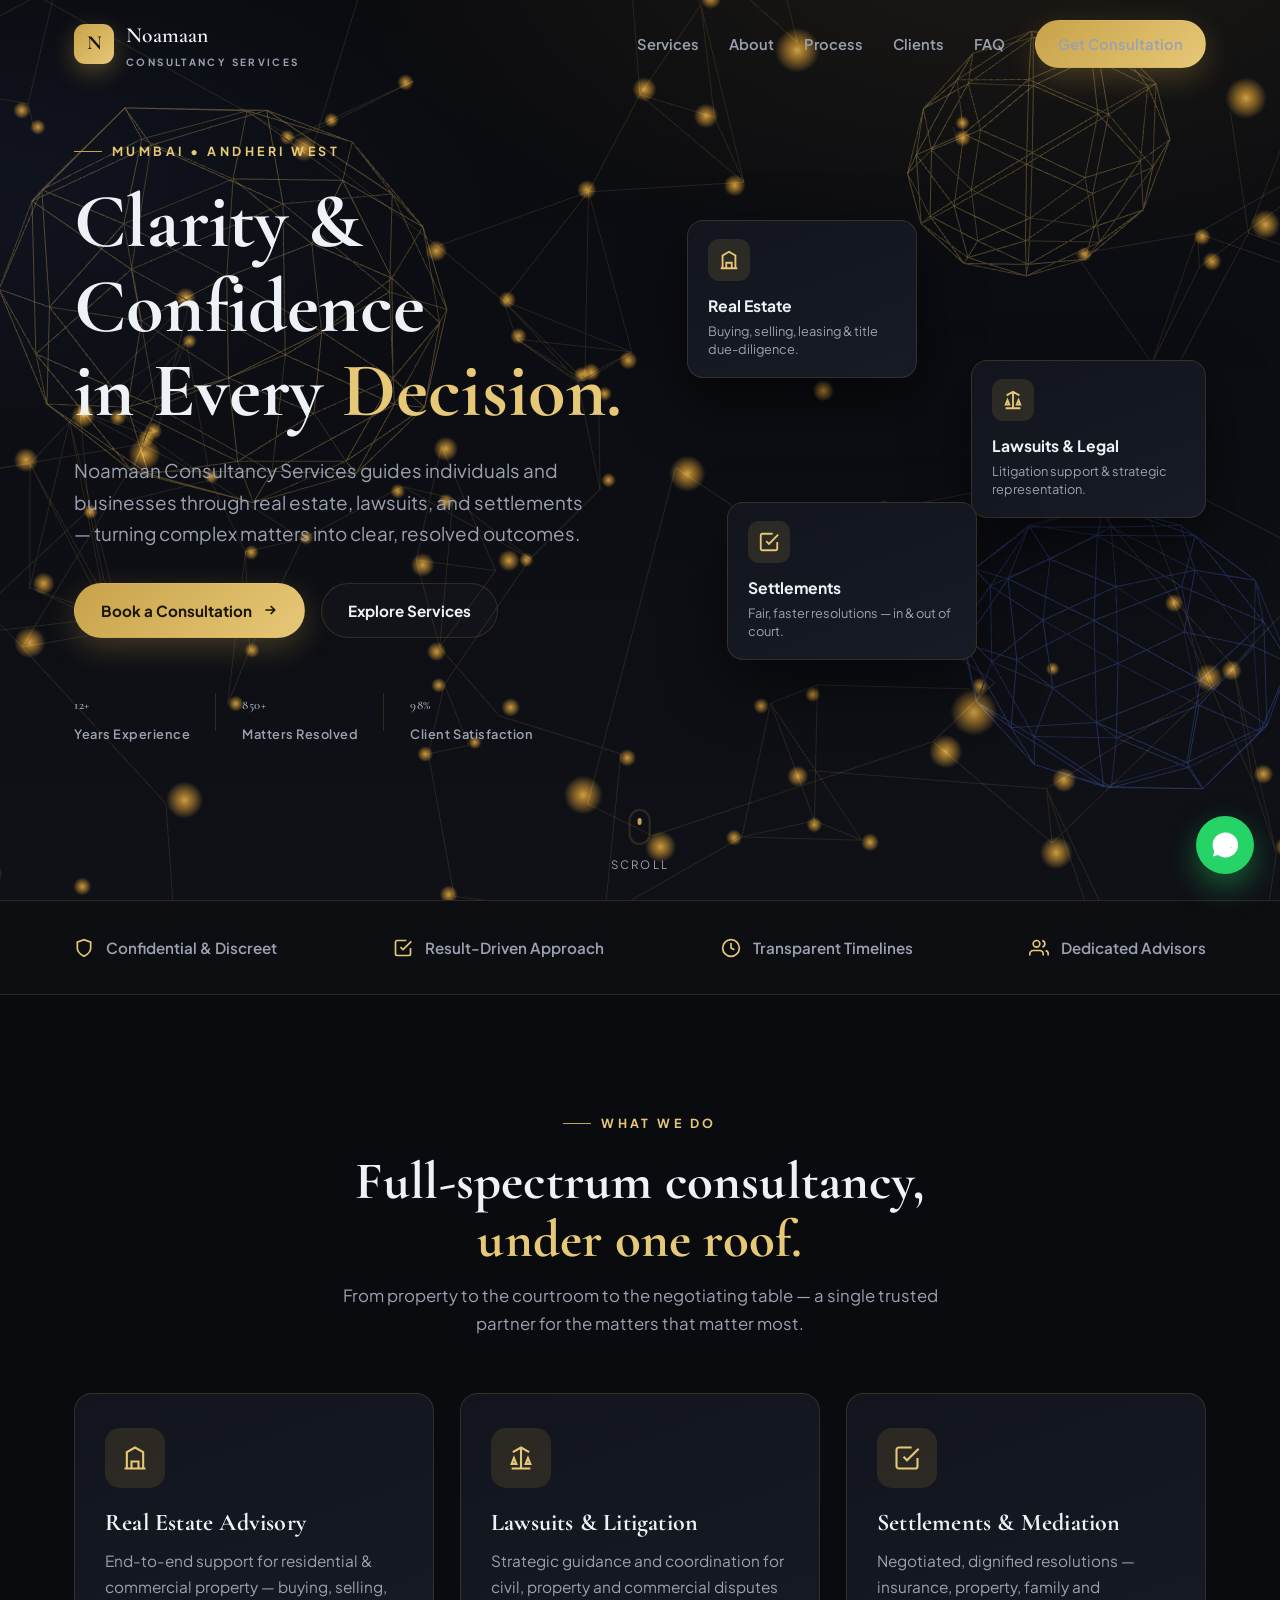
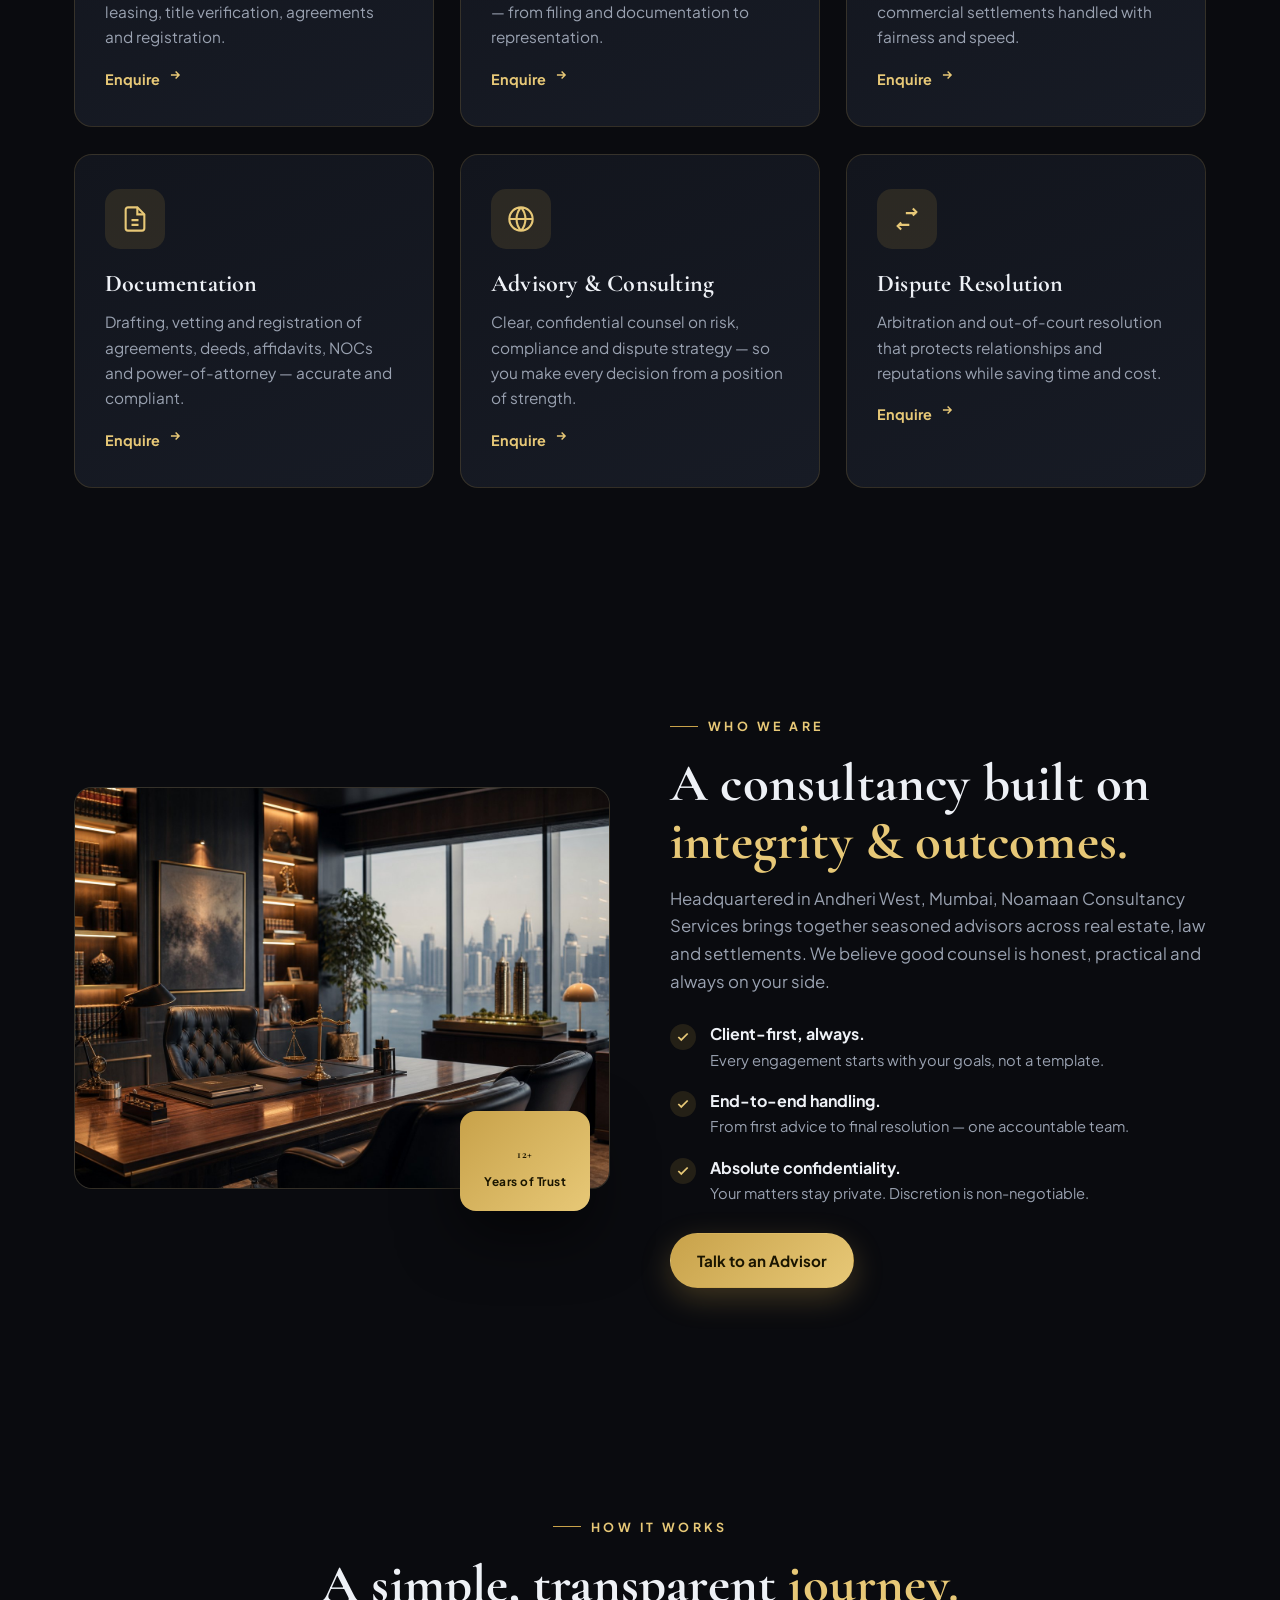
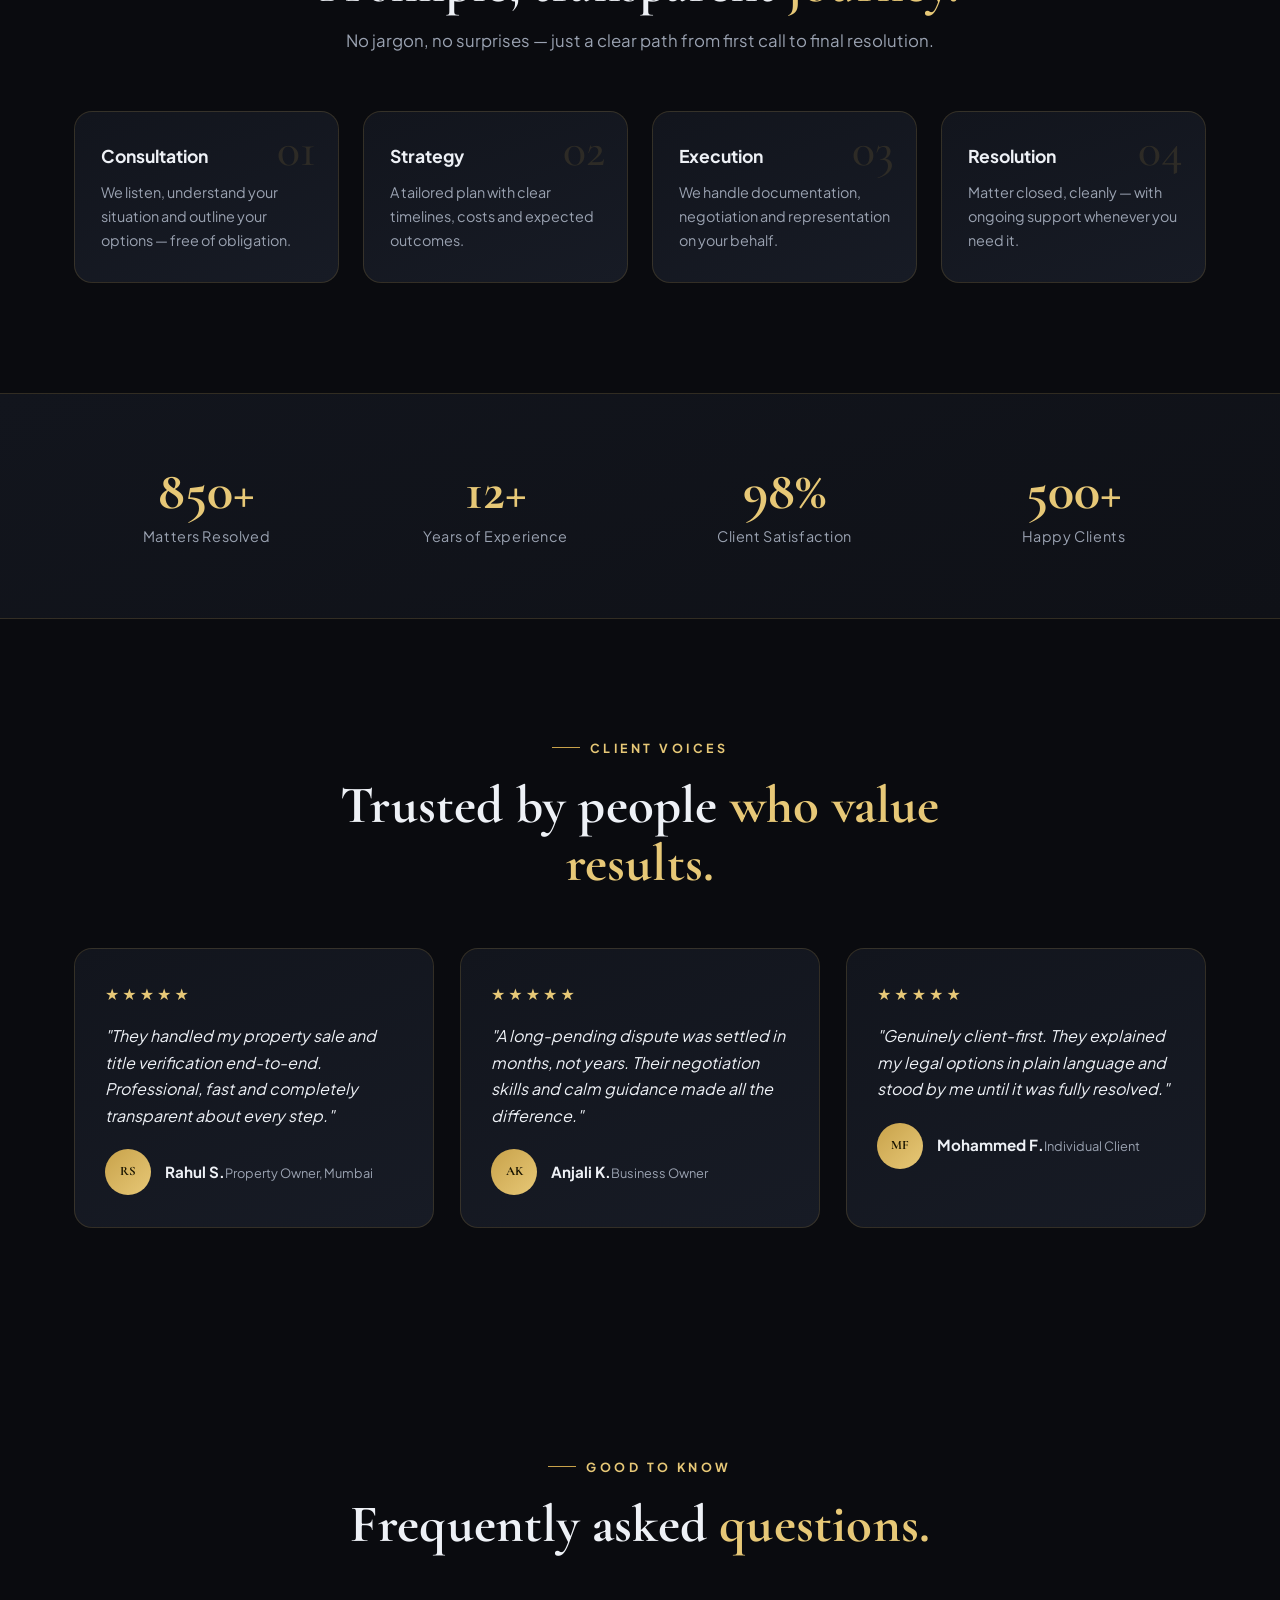
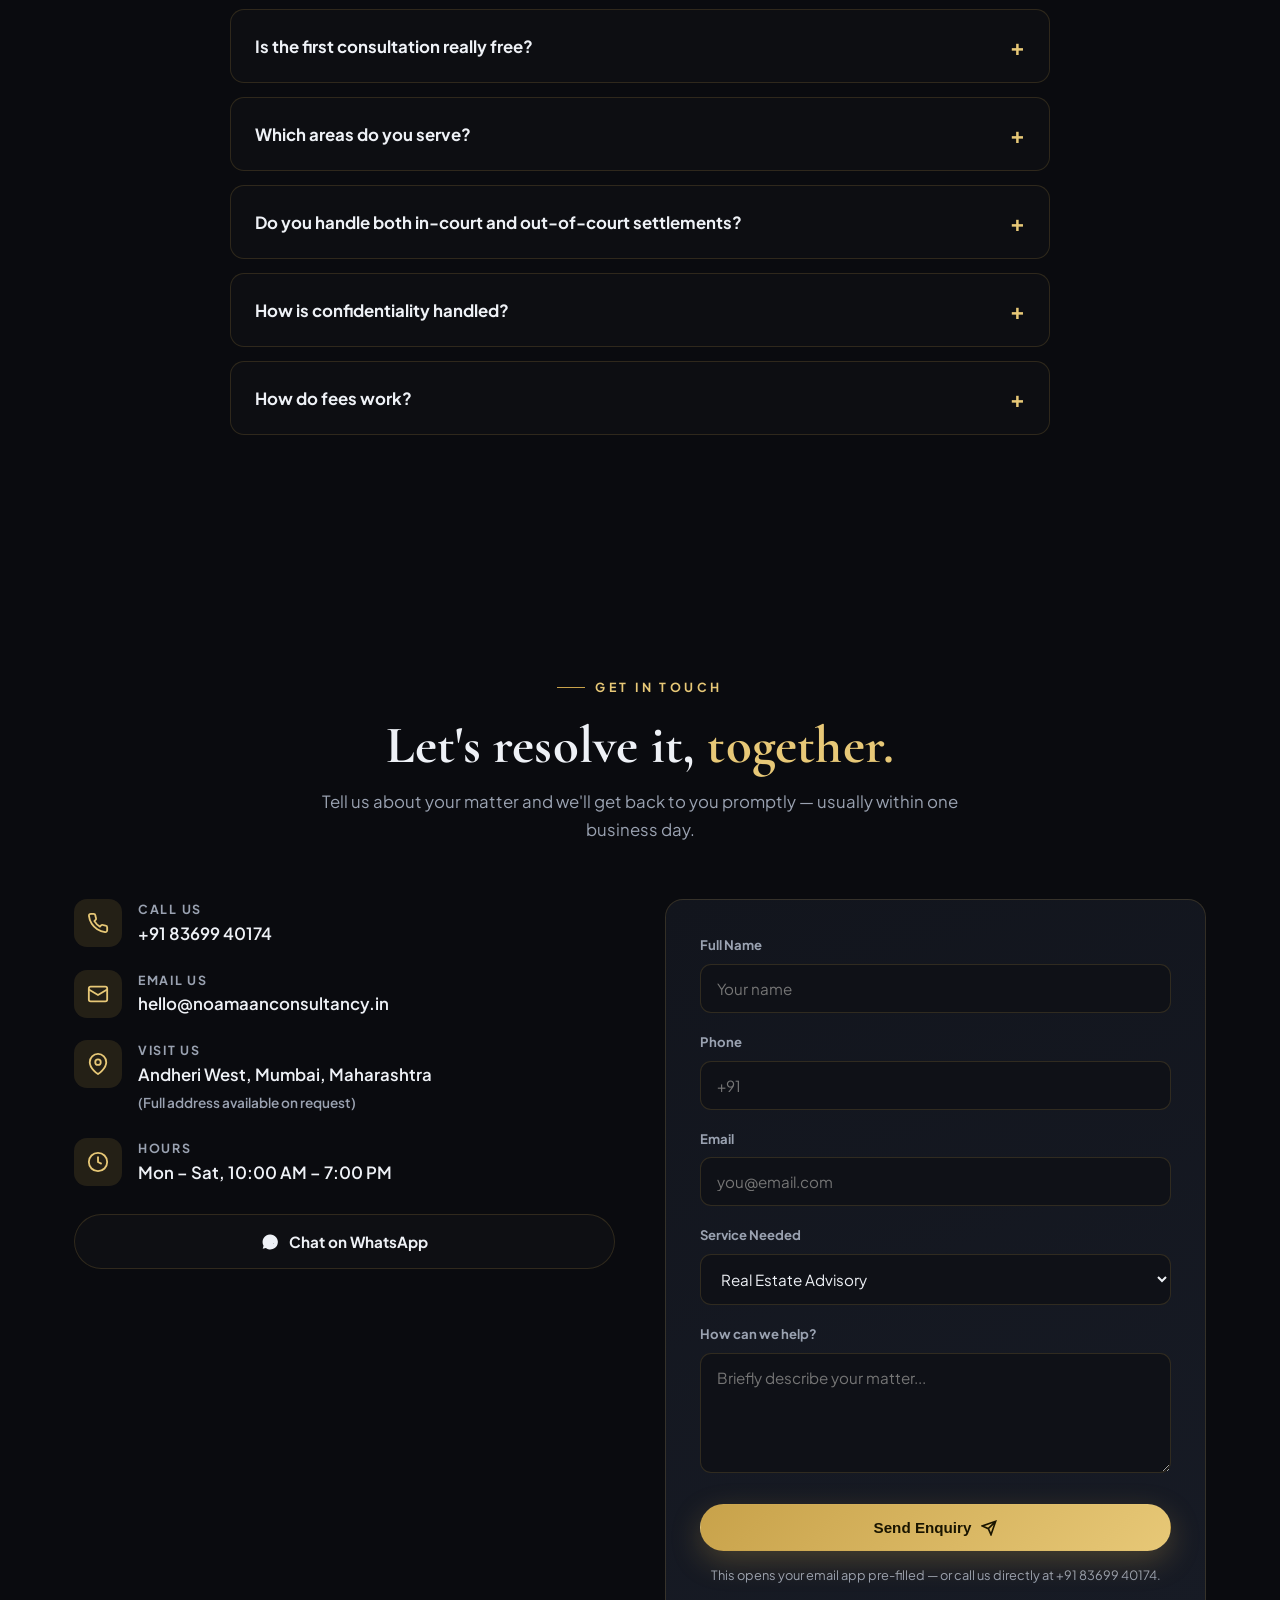
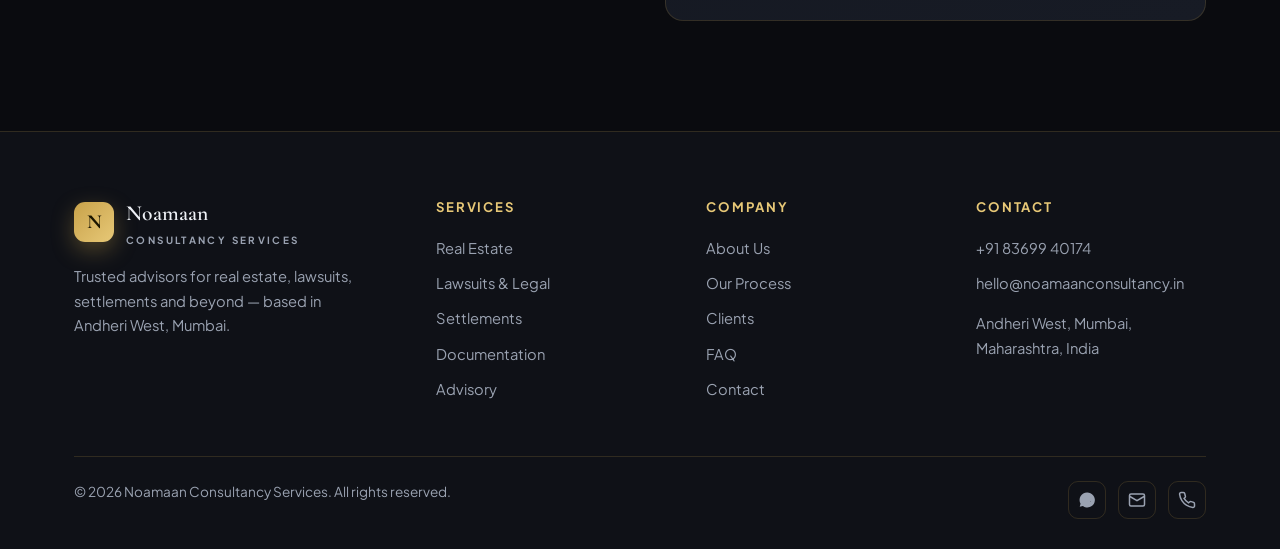
==== commit d22e0fab: "Self-host fonts (fix font matching) + polish hero stats & about badge UI" ====
--- a/index.html
+++ b/index.html
@@ -16,10 +16,10 @@
   <meta property="og:url" content="https://noamaanconsultancy.in/" />
   <meta property="og:site_name" content="Noamaan Consultancy Services" />
 
-  <!-- Fonts -->
-  <link rel="preconnect" href="https://fonts.googleapis.com" />
-  <link rel="preconnect" href="https://fonts.gstatic.com" crossorigin />
-  <link href="https://fonts.googleapis.com/css2?family=Cormorant+Garamond:wght@500;600;700&family=Plus+Jakarta+Sans:wght@400;500;600;700;800&display=swap" rel="stylesheet" />
+  <!-- Fonts (self-hosted, no external CDN) -->
+  <link rel="preload" href="assets/fonts/plus-jakarta-sans.woff2" as="font" type="font/woff2" crossorigin />
+  <link rel="preload" href="assets/fonts/cormorant-garamond.woff2" as="font" type="font/woff2" crossorigin />
+  <link rel="stylesheet" href="assets/css/fonts.css" />
 
   <link rel="icon" type="image/svg+xml" href="data:image/svg+xml,<svg xmlns='http://www.w3.org/2000/svg' viewBox='0 0 100 100'><rect width='100' height='100' rx='22' fill='%23c8a24a'/><text x='50' y='72' font-size='62' font-family='Georgia,serif' font-weight='700' text-anchor='middle' fill='%231a1500'>N</text></svg>" />
   <link rel="stylesheet" href="assets/css/style.css" />
--- a/assets/css/fonts.css
+++ b/assets/css/fonts.css
@@ -0,0 +1,17 @@
+/* Self-hosted fonts (Latin) — load reliably without external CDN.
+   Both are variable fonts: a single file covers the full weight range. */
+
+@font-face{
+  font-family:'Plus Jakarta Sans';
+  font-style:normal;
+  font-weight:400 800;
+  font-display:swap;
+  src:url('../fonts/plus-jakarta-sans.woff2') format('woff2');
+}
+@font-face{
+  font-family:'Cormorant Garamond';
+  font-style:normal;
+  font-weight:500 700;
+  font-display:swap;
+  src:url('../fonts/cormorant-garamond.woff2') format('woff2');
+}
--- a/assets/css/style.css
+++ b/assets/css/style.css
@@ -54,7 +54,7 @@
   color:var(--gold-2);font-weight:700;margin-bottom:18px;
 }
 .eyebrow::before{content:"";width:28px;height:1px;background:var(--gold)}
-h1,h2,h3{font-family:var(--serif);font-weight:600;line-height:1.1;letter-spacing:.2px}
+h1,h2,h3{font-family:var(--serif);font-weight:700;line-height:1.1;letter-spacing:.2px}
 .section-title{font-size:clamp(2rem,4.4vw,3.3rem);margin-bottom:14px}
 .section-sub{color:var(--muted);max-width:640px;font-size:1.05rem}
 .center{text-align:center;margin:0 auto}
@@ -107,9 +107,12 @@
 .hero h1 .line{display:block}
 .hero p.lead{color:var(--muted);font-size:1.18rem;max-width:520px;margin-bottom:34px}
 .hero-cta{display:flex;gap:16px;flex-wrap:wrap;margin-bottom:40px}
-.hero-stats{display:flex;gap:38px;flex-wrap:wrap}
-.hero-stats .stat b{font-family:var(--serif);font-size:2.1rem;color:var(--gold-2);display:block;line-height:1}
-.hero-stats .stat span{font-size:.82rem;color:var(--muted);letter-spacing:.05em}
+.hero-stats{display:flex;gap:0;flex-wrap:wrap;align-items:center}
+.hero-stats .stat{padding:0 26px;position:relative}
+.hero-stats .stat:first-child{padding-left:0}
+.hero-stats .stat:not(:last-child)::after{content:"";position:absolute;right:0;top:50%;transform:translateY(-50%);width:1px;height:38px;background:var(--line)}
+.hero-stats .stat b{font-family:var(--serif);font-size:2.4rem;font-weight:700;color:var(--gold-2);display:block;line-height:1;margin-bottom:4px}
+.hero-stats .stat span{font-size:.8rem;color:var(--muted);letter-spacing:.04em;font-weight:600}
 .hero-visual{position:relative;height:460px}
 .float-card{
   position:absolute;background:linear-gradient(160deg,var(--panel),var(--panel-2));
@@ -160,12 +163,13 @@
   border-radius:var(--radius);overflow:hidden;border:1px solid var(--line);
   aspect-ratio:4/3;background:linear-gradient(160deg,var(--panel),var(--panel-2));position:relative;
 }
+.about-visual{margin-bottom:20px}
 .about-badge{
-  position:absolute;bottom:-26px;right:-16px;background:linear-gradient(135deg,var(--gold),var(--gold-2));
-  color:#1a1500;border-radius:16px;padding:22px 26px;box-shadow:var(--shadow);text-align:center;
-}
-.about-badge b{font-family:var(--serif);font-size:2.4rem;display:block;line-height:1}
-.about-badge span{font-size:.78rem;font-weight:700;letter-spacing:.05em}
+  position:absolute;bottom:-22px;right:20px;background:linear-gradient(135deg,var(--gold),var(--gold-2));
+  color:#1a1500;border-radius:16px;padding:18px 24px;box-shadow:var(--shadow);text-align:center;z-index:2;
+}
+.about-badge b{font-family:var(--serif);font-size:2.2rem;font-weight:700;display:block;line-height:1;margin-bottom:2px}
+.about-badge span{font-size:.74rem;font-weight:700;letter-spacing:.04em;white-space:nowrap}
 .about-list{margin-top:26px;display:grid;gap:16px}
 .about-list li{display:flex;gap:14px;align-items:flex-start}
 .about-list .tick{width:26px;height:26px;border-radius:50%;background:var(--gold-soft);color:var(--gold-2);display:grid;place-items:center;flex-shrink:0;margin-top:3px}
@@ -182,7 +186,7 @@
 /* ---------- Stats band ---------- */
 .band{background:linear-gradient(160deg,var(--panel),var(--bg-2));border-top:1px solid var(--line);border-bottom:1px solid var(--line)}
 .band-grid{display:grid;grid-template-columns:repeat(4,1fr);gap:24px;text-align:center}
-.band .num{font-family:var(--serif);font-size:clamp(2.4rem,4.5vw,3.4rem);color:var(--gold-2);line-height:1}
+.band .num{font-family:var(--serif);font-weight:700;font-size:clamp(2.4rem,4.5vw,3.4rem);color:var(--gold-2);line-height:1}
 .band .lbl{color:var(--muted);font-size:.9rem;letter-spacing:.04em;margin-top:6px}
 
 /* ---------- Testimonials ---------- */
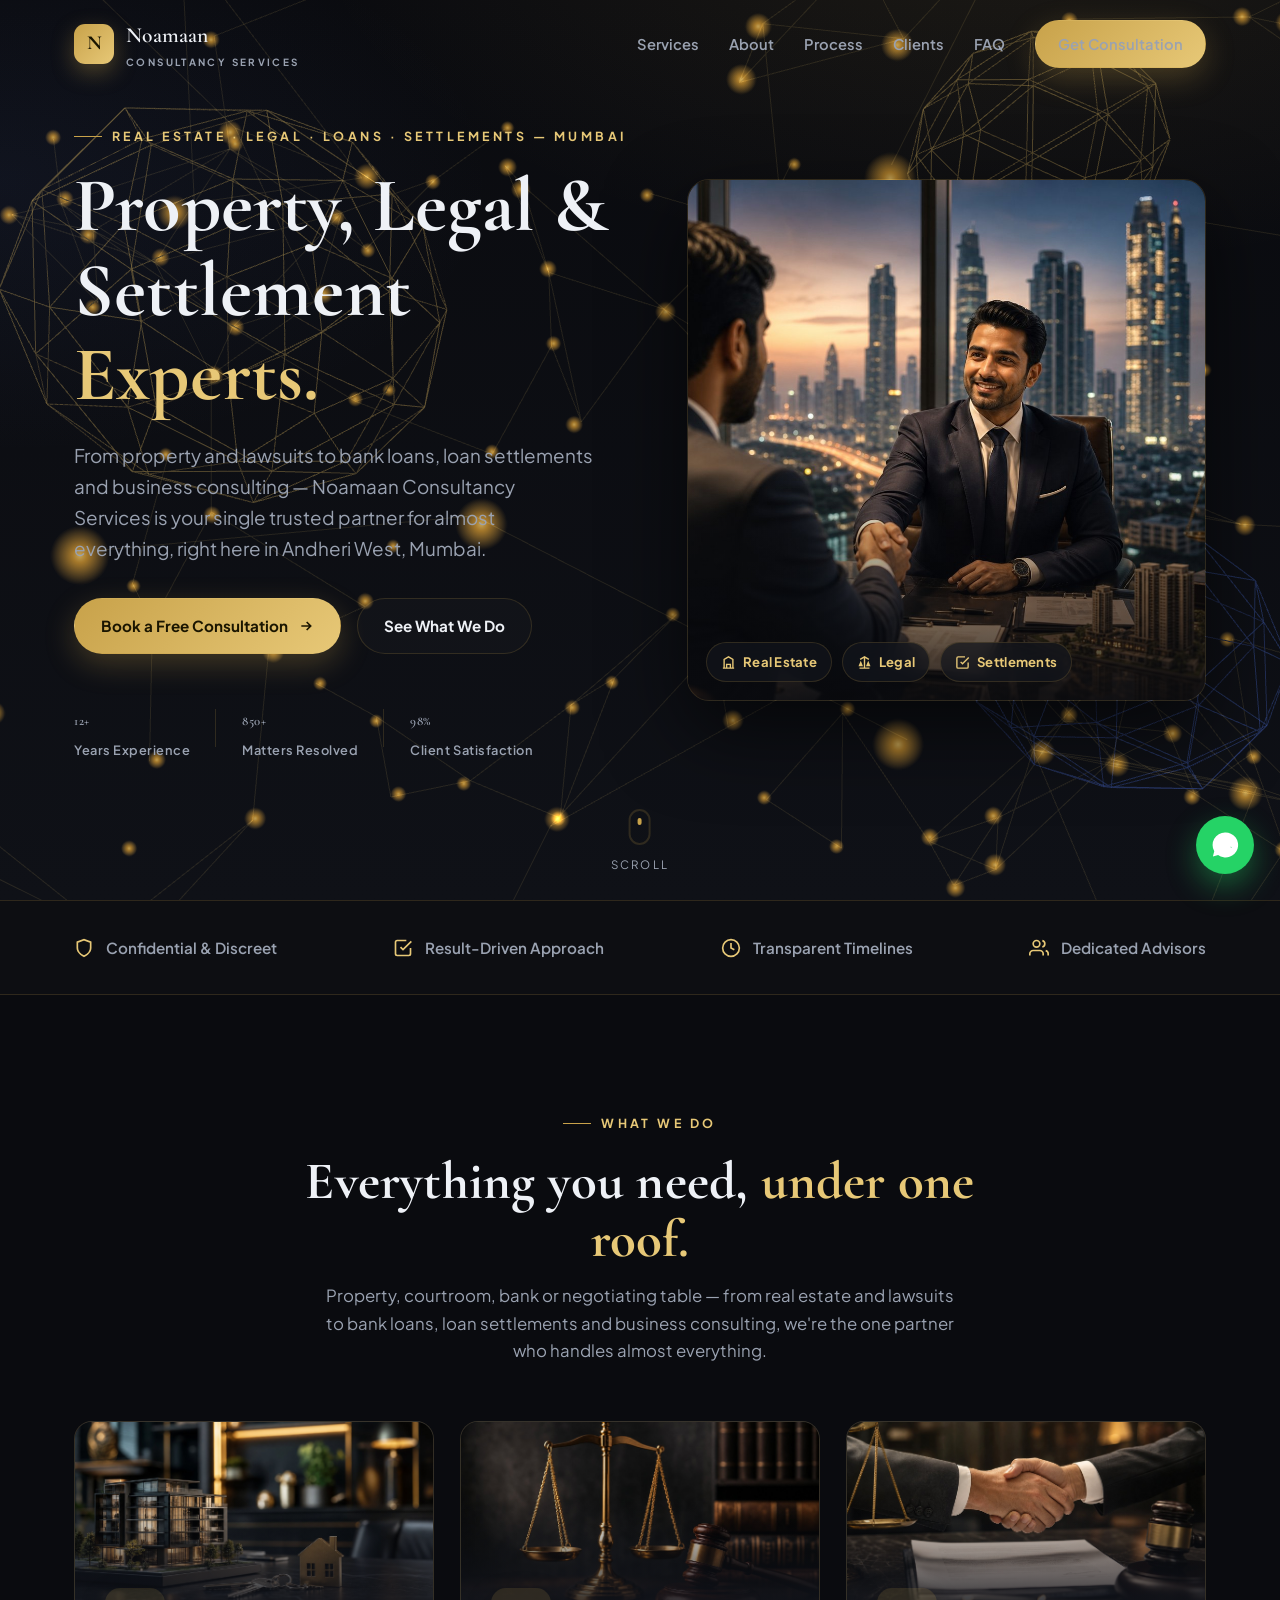
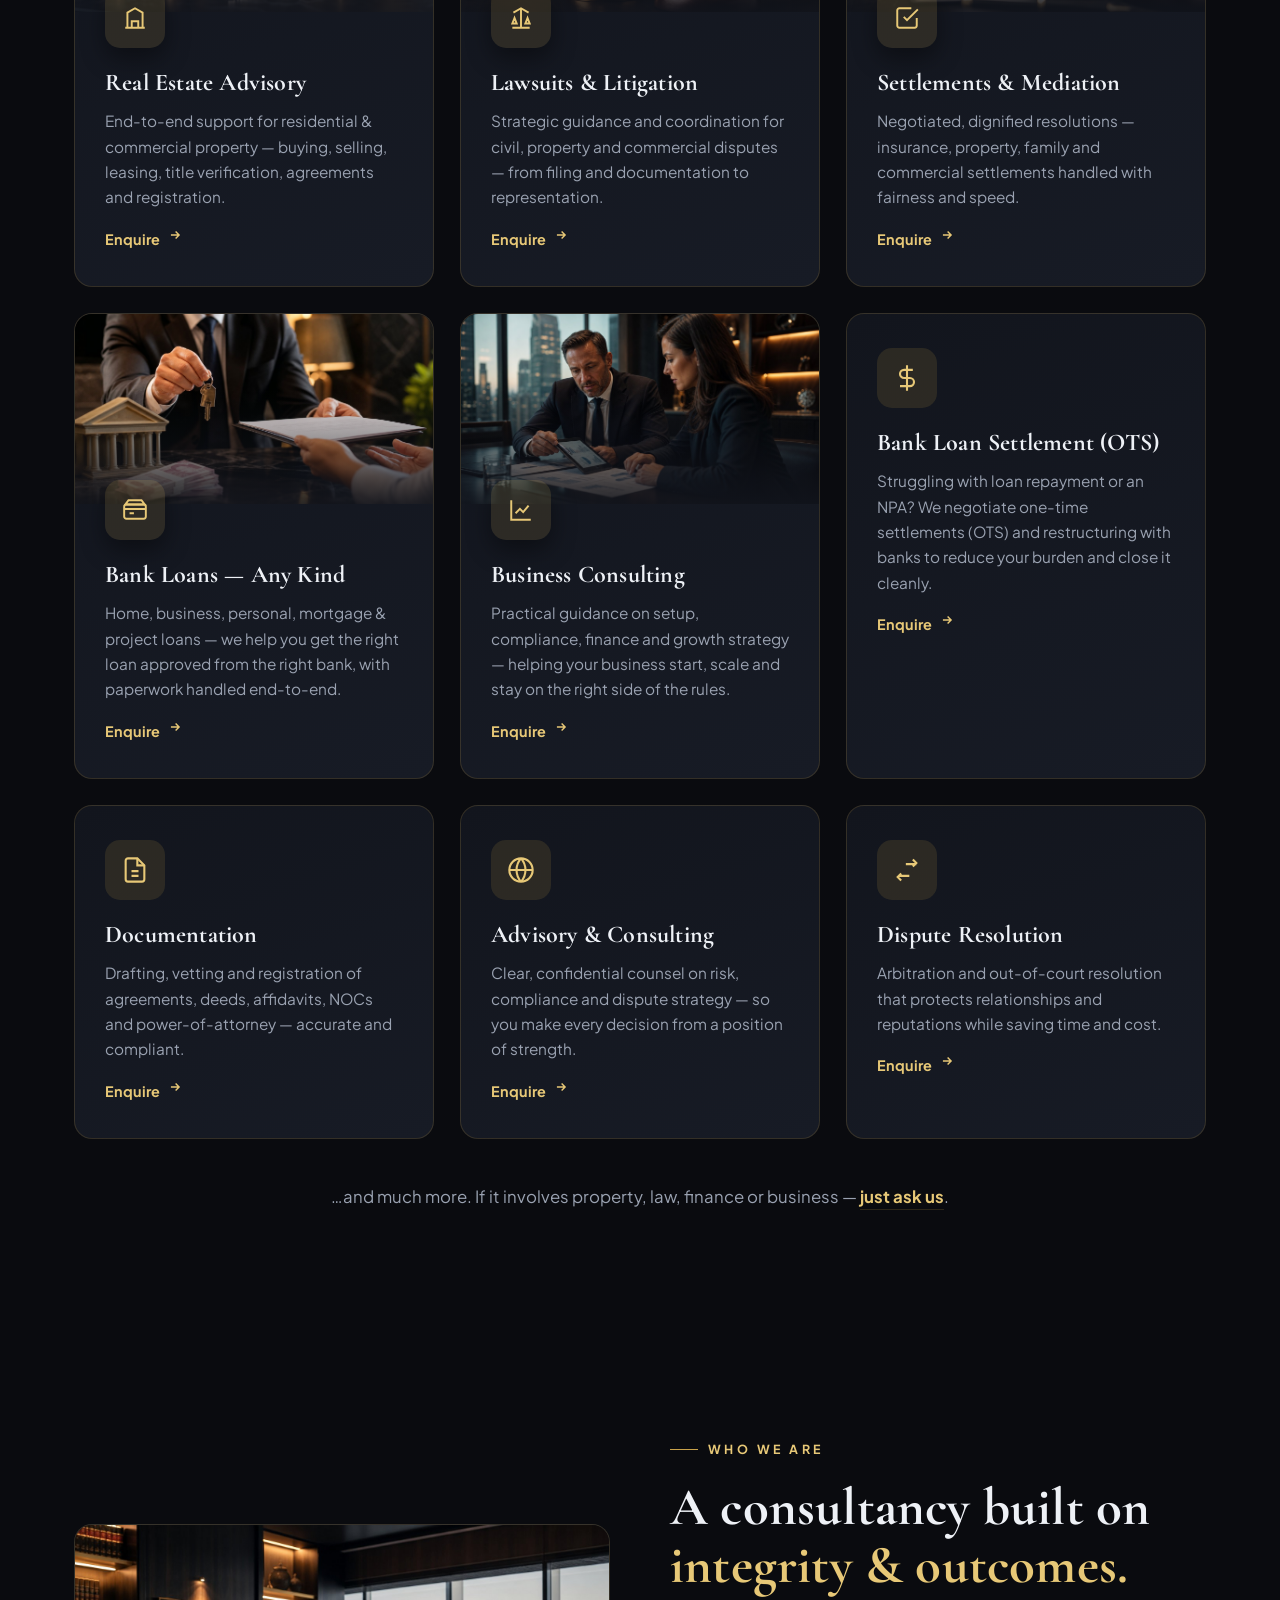
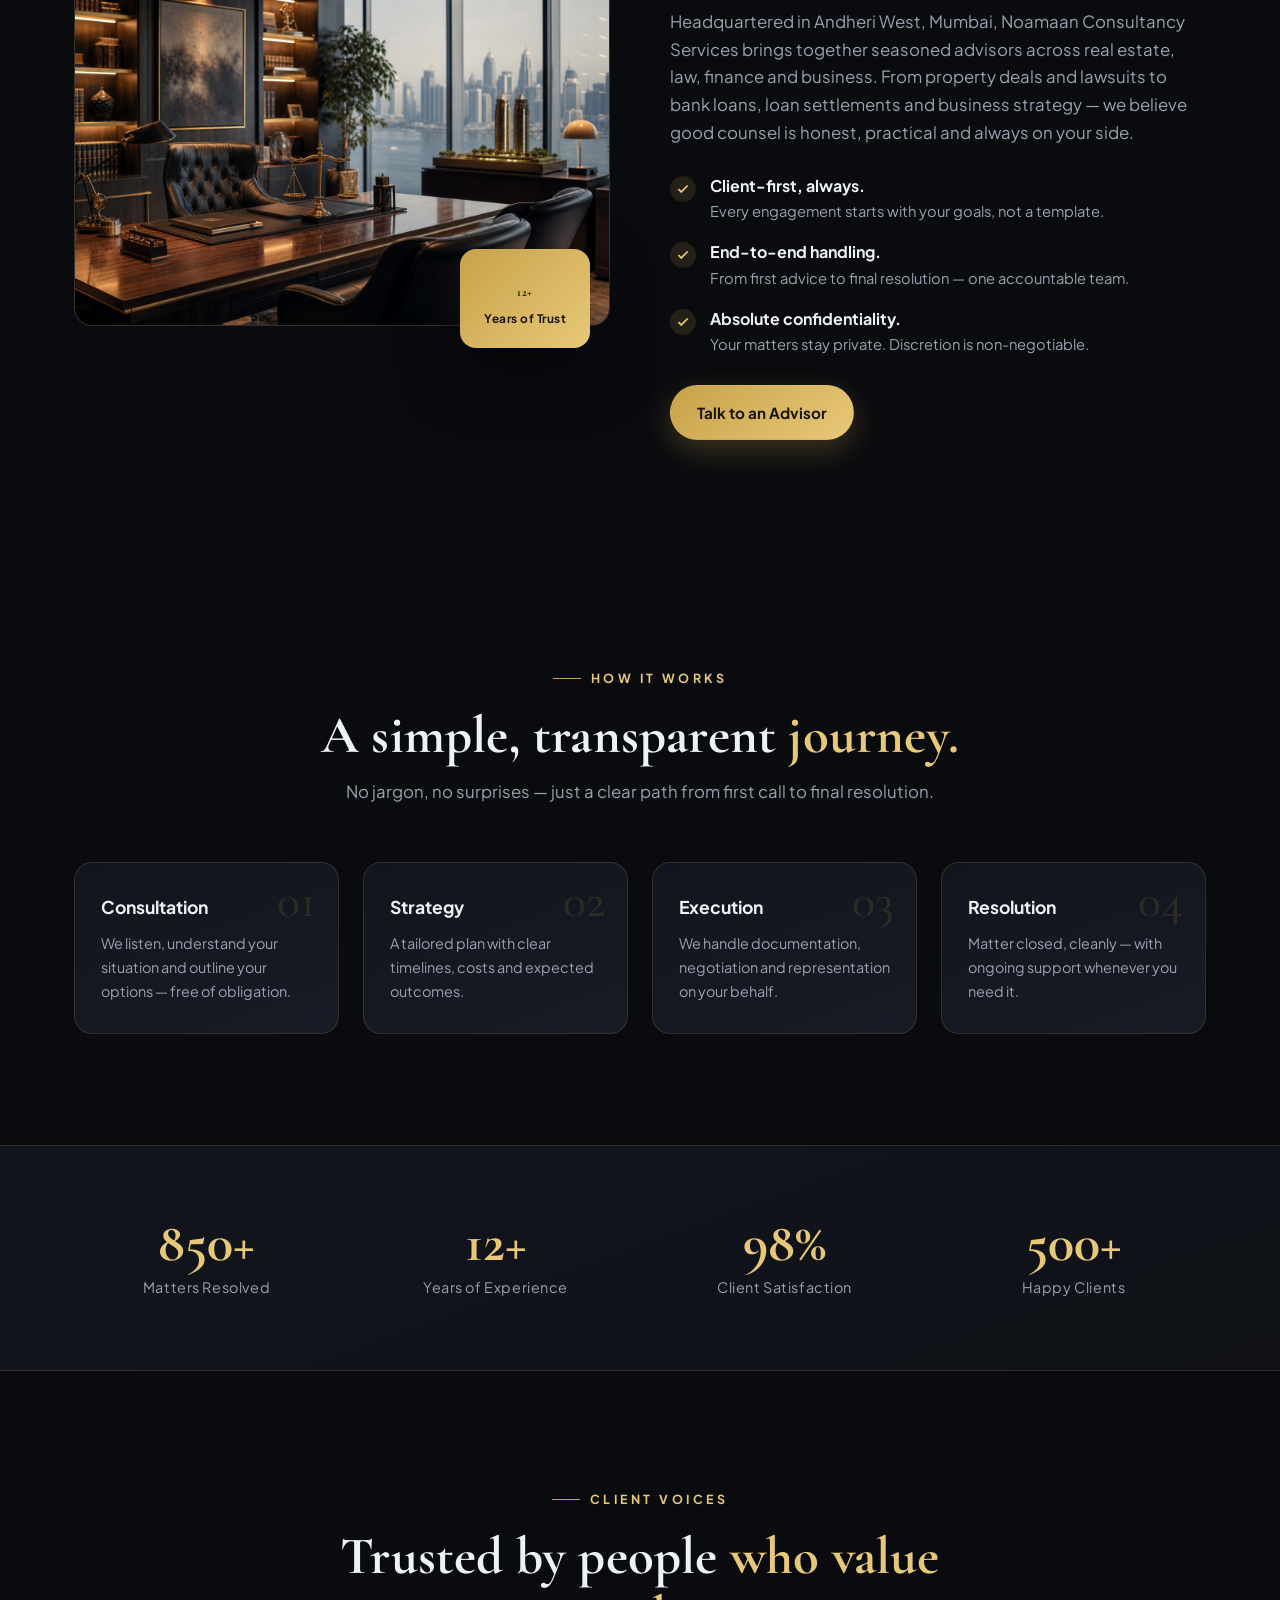
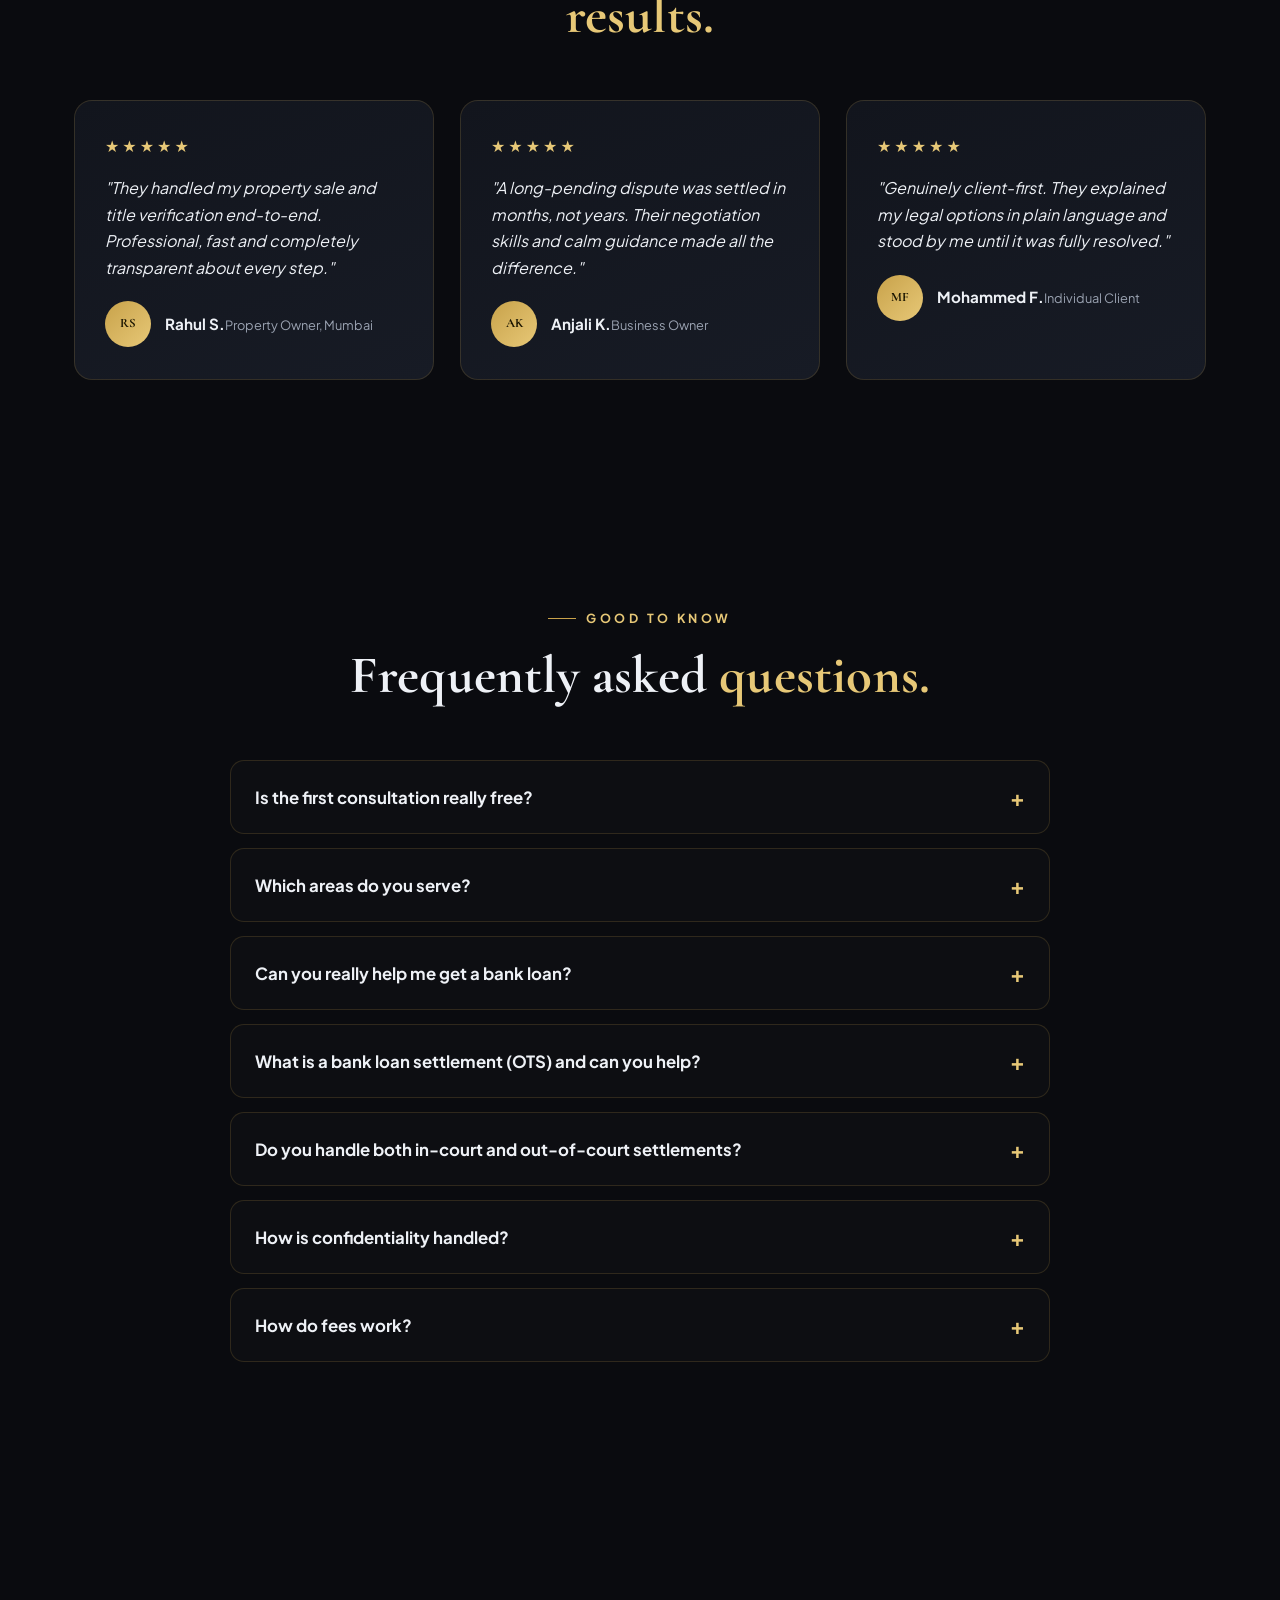
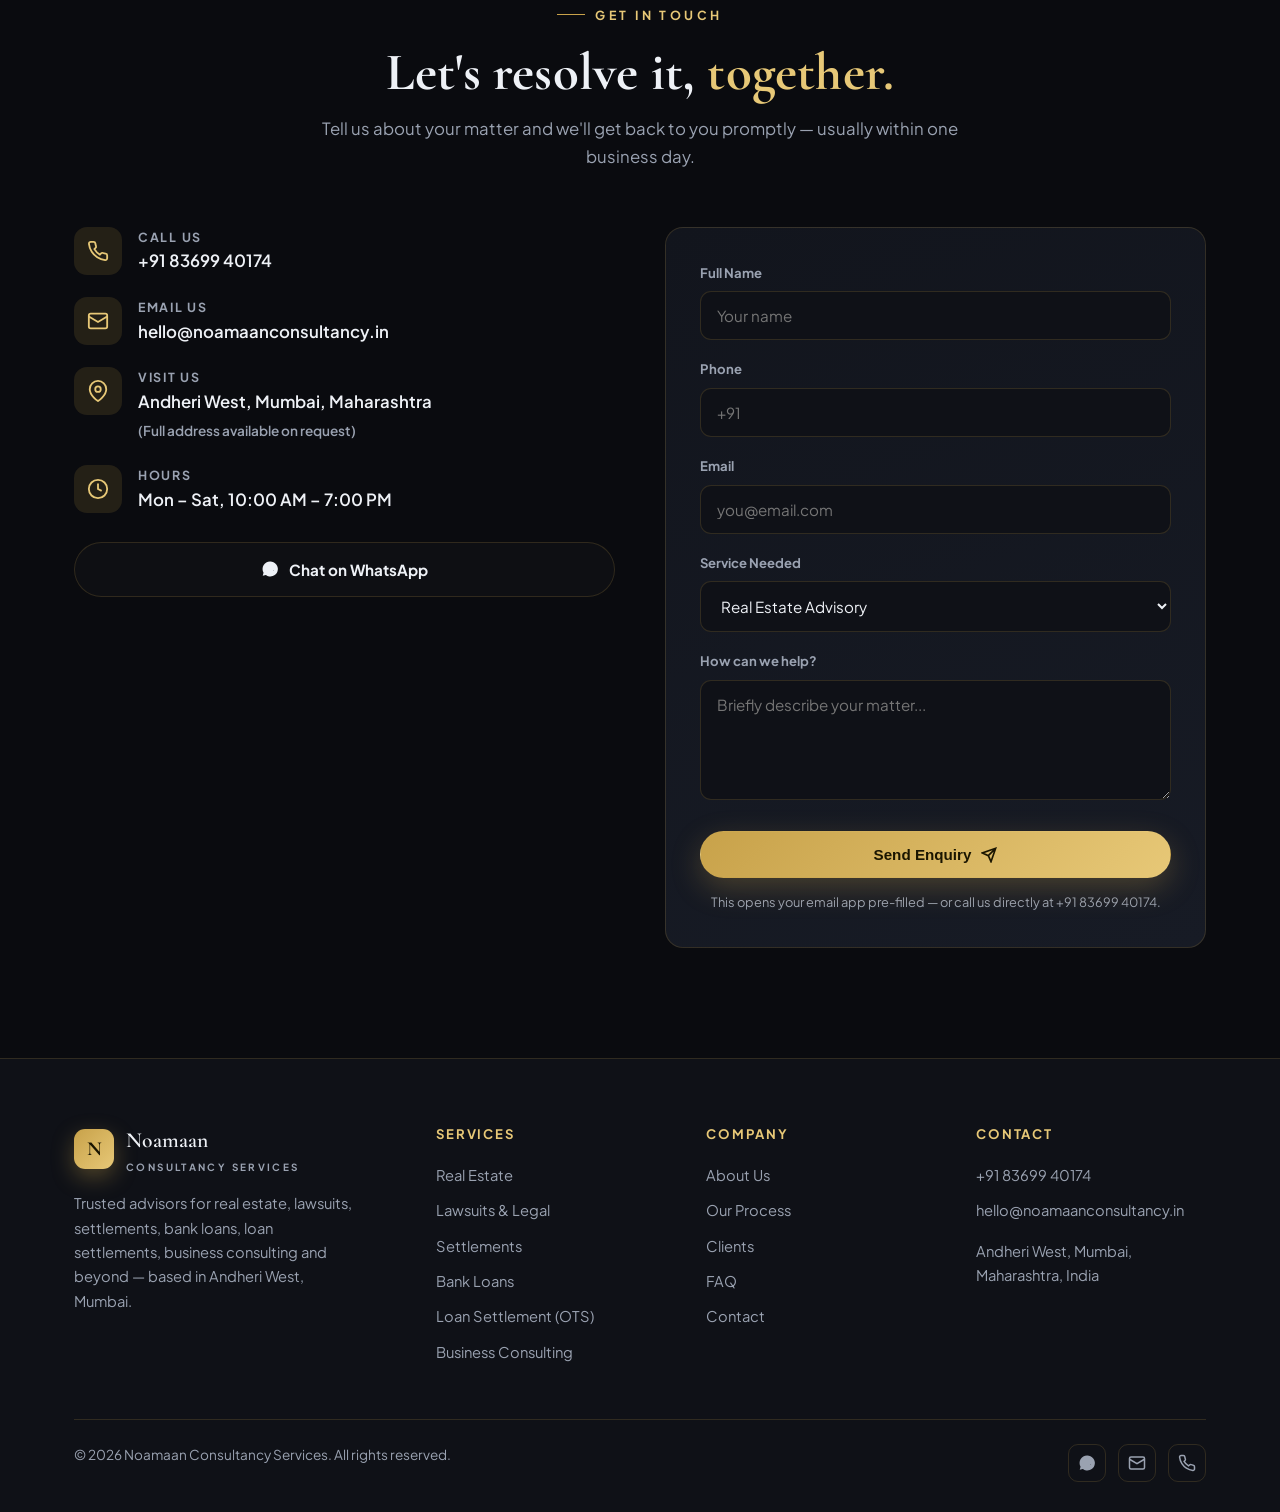
==== commit c0fd97c8: "Add Bank Loans, Loan Settlement (OTS) & Business Consulting services + cinematic photo hero/cards + " ====
--- a/index.html
+++ b/index.html
@@ -3,16 +3,16 @@
 <head>
   <meta charset="UTF-8" />
   <meta name="viewport" content="width=device-width, initial-scale=1.0" />
-  <title>Noamaan Consultancy Services | Real Estate, Legal &amp; Settlement Experts — Andheri West, Mumbai</title>
-  <meta name="description" content="Noamaan Consultancy Services — trusted advisors for real estate transactions, lawsuits, dispute settlements, documentation and advisory. Based in Andheri West, Mumbai. Call 8369940174." />
-  <meta name="keywords" content="real estate consultant Mumbai, legal consultancy Andheri, lawsuit settlement, property advisory, dispute resolution, Noamaan Consultancy" />
+  <title>Noamaan Consultancy Services | Real Estate, Legal, Bank Loans &amp; Settlements — Andheri West, Mumbai</title>
+  <meta name="description" content="Noamaan Consultancy Services — trusted advisors for real estate, lawsuits, settlements, bank loans (home/business/personal), bank loan settlement (OTS), business consulting, documentation & advisory. Andheri West, Mumbai. Call 8369940174." />
+  <meta name="keywords" content="real estate consultant Mumbai, legal consultancy Andheri, lawsuit settlement, bank loan agent Mumbai, home loan business loan, bank loan settlement OTS, business consulting Mumbai, property advisory, dispute resolution, Noamaan Consultancy" />
   <meta name="author" content="Noamaan Consultancy Services" />
   <link rel="canonical" href="https://noamaanconsultancy.in/" />
 
   <!-- Open Graph -->
   <meta property="og:type" content="website" />
-  <meta property="og:title" content="Noamaan Consultancy Services — Real Estate, Legal &amp; Settlements" />
-  <meta property="og:description" content="Trusted advisors for real estate, lawsuits, settlements, documentation and advisory in Mumbai." />
+  <meta property="og:title" content="Noamaan Consultancy Services — Real Estate, Legal, Loans &amp; Settlements" />
+  <meta property="og:description" content="Trusted advisors for real estate, lawsuits, settlements, bank loans, loan settlement (OTS) and business consulting in Mumbai." />
   <meta property="og:url" content="https://noamaanconsultancy.in/" />
   <meta property="og:site_name" content="Noamaan Consultancy Services" />
 
@@ -36,7 +36,16 @@
     "email":"hello@noamaanconsultancy.in",
     "address":{"@type":"PostalAddress","addressLocality":"Andheri West","addressRegion":"Maharashtra","addressCountry":"IN"},
     "areaServed":"Mumbai Metropolitan Region",
-    "priceRange":"$$"
+    "priceRange":"$$",
+    "description":"Consultancy for real estate, lawsuits, settlements, bank loans, bank loan settlement (OTS), business consulting, documentation and advisory in Mumbai.",
+    "makesOffer":[
+      {"@type":"Offer","itemOffered":{"@type":"Service","name":"Real Estate Advisory"}},
+      {"@type":"Offer","itemOffered":{"@type":"Service","name":"Lawsuits & Litigation Support"}},
+      {"@type":"Offer","itemOffered":{"@type":"Service","name":"Settlements & Mediation"}},
+      {"@type":"Offer","itemOffered":{"@type":"Service","name":"Bank Loan Assistance"}},
+      {"@type":"Offer","itemOffered":{"@type":"Service","name":"Bank Loan Settlement (OTS)"}},
+      {"@type":"Offer","itemOffered":{"@type":"Service","name":"Business Consulting"}}
+    ]
   }
   </script>
 </head>
@@ -68,21 +77,21 @@
   <section class="hero" id="home">
     <div class="container hero-grid">
       <div class="hero-copy">
-        <span class="eyebrow reveal">Mumbai • Andheri West</span>
+        <span class="eyebrow reveal">Real Estate · Legal · Loans · Settlements — Mumbai</span>
         <h1 class="reveal d1">
-          <span class="line">Clarity &amp; Confidence</span>
-          <span class="line">in Every <span class="gold">Decision.</span></span>
+          <span class="line">Property, Legal &amp;</span>
+          <span class="line">Settlement <span class="gold">Experts.</span></span>
         </h1>
         <p class="lead reveal d2">
-          Noamaan Consultancy Services guides individuals and businesses through
-          real estate, lawsuits, and settlements — turning complex matters into
-          clear, resolved outcomes.
+          From property and lawsuits to bank loans, loan settlements and business
+          consulting — Noamaan Consultancy Services is your single trusted partner
+          for almost everything, right here in Andheri West, Mumbai.
         </p>
         <div class="hero-cta reveal d2">
-          <a href="#contact" class="btn btn-gold">Book a Consultation
+          <a href="#contact" class="btn btn-gold">Book a Free Consultation
             <svg width="16" height="16" viewBox="0 0 24 24" fill="none" stroke="currentColor" stroke-width="2.5"><path d="M5 12h14M13 6l6 6-6 6"/></svg>
           </a>
-          <a href="#services" class="btn btn-ghost">Explore Services</a>
+          <a href="#services" class="btn btn-ghost">See What We Do</a>
         </div>
         <div class="hero-stats reveal d3">
           <div class="stat"><b><span data-count="12" data-suffix="+">0</span></b><span>Years Experience</span></div>
@@ -92,20 +101,13 @@
       </div>
 
       <div class="hero-visual reveal d2">
-        <div class="float-card fc1" data-tilt>
-          <div class="ic"><svg width="22" height="22" viewBox="0 0 24 24" fill="none" stroke="currentColor" stroke-width="2"><path d="M3 21h18M5 21V7l7-4 7 4v14M9 21v-6h6v6"/></svg></div>
-          <h4>Real Estate</h4>
-          <p>Buying, selling, leasing &amp; title due-diligence.</p>
-        </div>
-        <div class="float-card fc2" data-tilt>
-          <div class="ic"><svg width="22" height="22" viewBox="0 0 24 24" fill="none" stroke="currentColor" stroke-width="2"><path d="M12 3v18M5 7l7-4 7 4M4 21h16M6 12l-2 5h4l-2-5zM18 12l-2 5h4l-2-5z"/></svg></div>
-          <h4>Lawsuits &amp; Legal</h4>
-          <p>Litigation support &amp; strategic representation.</p>
-        </div>
-        <div class="float-card fc3" data-tilt>
-          <div class="ic"><svg width="22" height="22" viewBox="0 0 24 24" fill="none" stroke="currentColor" stroke-width="2"><path d="M9 11l3 3L22 4M21 12v7a2 2 0 0 1-2 2H5a2 2 0 0 1-2-2V5a2 2 0 0 1 2-2h11"/></svg></div>
-          <h4>Settlements</h4>
-          <p>Fair, faster resolutions — in &amp; out of court.</p>
+        <div class="hero-photo" data-tilt data-tilt-max="6" data-tilt-glare data-tilt-max-glare="0.15">
+          <img src="assets/img/hero.jpg" alt="Noamaan Consultancy Services advisor meeting a client — real estate, legal and settlement consultancy in Mumbai" />
+          <div class="hero-photo-badges">
+            <span class="hp-badge"><svg width="15" height="15" viewBox="0 0 24 24" fill="none" stroke="currentColor" stroke-width="2.2"><path d="M3 21h18M5 21V7l7-4 7 4v14M9 21v-6h6v6"/></svg> Real Estate</span>
+            <span class="hp-badge"><svg width="15" height="15" viewBox="0 0 24 24" fill="none" stroke="currentColor" stroke-width="2.2"><path d="M12 3v18M5 7l7-4 7 4M4 21h16M6 12l-2 5h4l-2-5zM18 12l-2 5h4l-2-5z"/></svg> Legal</span>
+            <span class="hp-badge"><svg width="15" height="15" viewBox="0 0 24 24" fill="none" stroke="currentColor" stroke-width="2.2"><path d="M9 11l3 3L22 4M21 12v7a2 2 0 0 1-2 2H5a2 2 0 0 1-2-2V5a2 2 0 0 1 2-2h11"/></svg> Settlements</span>
+          </div>
         </div>
       </div>
     </div>
@@ -127,29 +129,65 @@
     <div class="container">
       <div class="center" style="max-width:680px">
         <span class="eyebrow reveal">What We Do</span>
-        <h2 class="section-title reveal d1">Full-spectrum consultancy, <span class="gold">under one roof.</span></h2>
-        <p class="section-sub center reveal d2">From property to the courtroom to the negotiating table — a single trusted partner for the matters that matter most.</p>
+        <h2 class="section-title reveal d1">Everything you need, <span class="gold">under one roof.</span></h2>
+        <p class="section-sub center reveal d2">Property, courtroom, bank or negotiating table — from real estate and lawsuits to bank loans, loan settlements and business consulting, we're the one partner who handles almost everything.</p>
       </div>
 
       <div class="services-grid">
-        <article class="card reveal" data-tilt>
-          <div class="card-ic"><svg width="28" height="28" viewBox="0 0 24 24" fill="none" stroke="currentColor" stroke-width="1.8"><path d="M3 21h18M5 21V7l7-4 7 4v14M9 21v-6h6v6"/></svg></div>
-          <h3>Real Estate Advisory</h3>
-          <p>End-to-end support for residential &amp; commercial property — buying, selling, leasing, title verification, agreements and registration.</p>
-          <a href="#contact" class="card-link">Enquire <svg width="14" height="14" viewBox="0 0 24 24" fill="none" stroke="currentColor" stroke-width="2.5"><path d="M5 12h14M13 6l6 6-6 6"/></svg></a>
-        </article>
-
-        <article class="card reveal d1" data-tilt>
-          <div class="card-ic"><svg width="28" height="28" viewBox="0 0 24 24" fill="none" stroke="currentColor" stroke-width="1.8"><path d="M12 3v18M5 7l7-4 7 4M4 21h16M6 12l-2 5h4l-2-5zM18 12l-2 5h4l-2-5z"/></svg></div>
-          <h3>Lawsuits &amp; Litigation</h3>
-          <p>Strategic guidance and coordination for civil, property and commercial disputes — from filing and documentation to representation.</p>
-          <a href="#contact" class="card-link">Enquire <svg width="14" height="14" viewBox="0 0 24 24" fill="none" stroke="currentColor" stroke-width="2.5"><path d="M5 12h14M13 6l6 6-6 6"/></svg></a>
+        <article class="card card-photo reveal" data-tilt>
+          <div class="card-img"><img src="assets/img/svc-realestate.jpg" alt="Real estate advisory — property model and keys" loading="lazy" /></div>
+          <div class="card-body">
+            <div class="card-ic"><svg width="26" height="26" viewBox="0 0 24 24" fill="none" stroke="currentColor" stroke-width="1.8"><path d="M3 21h18M5 21V7l7-4 7 4v14M9 21v-6h6v6"/></svg></div>
+            <h3>Real Estate Advisory</h3>
+            <p>End-to-end support for residential &amp; commercial property — buying, selling, leasing, title verification, agreements and registration.</p>
+            <a href="#contact" class="card-link">Enquire <svg width="14" height="14" viewBox="0 0 24 24" fill="none" stroke="currentColor" stroke-width="2.5"><path d="M5 12h14M13 6l6 6-6 6"/></svg></a>
+          </div>
+        </article>
+
+        <article class="card card-photo reveal d1" data-tilt>
+          <div class="card-img"><img src="assets/img/svc-legal.jpg" alt="Lawsuits and litigation — scales of justice and gavel" loading="lazy" /></div>
+          <div class="card-body">
+            <div class="card-ic"><svg width="26" height="26" viewBox="0 0 24 24" fill="none" stroke="currentColor" stroke-width="1.8"><path d="M12 3v18M5 7l7-4 7 4M4 21h16M6 12l-2 5h4l-2-5zM18 12l-2 5h4l-2-5z"/></svg></div>
+            <h3>Lawsuits &amp; Litigation</h3>
+            <p>Strategic guidance and coordination for civil, property and commercial disputes — from filing and documentation to representation.</p>
+            <a href="#contact" class="card-link">Enquire <svg width="14" height="14" viewBox="0 0 24 24" fill="none" stroke="currentColor" stroke-width="2.5"><path d="M5 12h14M13 6l6 6-6 6"/></svg></a>
+          </div>
+        </article>
+
+        <article class="card card-photo reveal d2" data-tilt>
+          <div class="card-img"><img src="assets/img/svc-settlement.jpg" alt="Settlements and mediation — handshake over an agreement" loading="lazy" /></div>
+          <div class="card-body">
+            <div class="card-ic"><svg width="26" height="26" viewBox="0 0 24 24" fill="none" stroke="currentColor" stroke-width="1.8"><path d="M9 11l3 3L22 4M21 12v7a2 2 0 0 1-2 2H5a2 2 0 0 1-2-2V5a2 2 0 0 1 2-2h11"/></svg></div>
+            <h3>Settlements &amp; Mediation</h3>
+            <p>Negotiated, dignified resolutions — insurance, property, family and commercial settlements handled with fairness and speed.</p>
+            <a href="#contact" class="card-link">Enquire <svg width="14" height="14" viewBox="0 0 24 24" fill="none" stroke="currentColor" stroke-width="2.5"><path d="M5 12h14M13 6l6 6-6 6"/></svg></a>
+          </div>
+        </article>
+
+        <article class="card card-photo reveal" data-tilt>
+          <div class="card-img"><img src="assets/img/svc-loans.jpg" alt="Bank loans — home, business and personal loan assistance" loading="lazy" /></div>
+          <div class="card-body">
+            <div class="card-ic"><svg width="26" height="26" viewBox="0 0 24 24" fill="none" stroke="currentColor" stroke-width="1.8"><rect x="2" y="7" width="20" height="13" rx="2"/><path d="M2 11h20M6 3h12l3 4H3l3-4zM7 15h4"/></svg></div>
+            <h3>Bank Loans — Any Kind</h3>
+            <p>Home, business, personal, mortgage &amp; project loans — we help you get the right loan approved from the right bank, with paperwork handled end-to-end.</p>
+            <a href="#contact" class="card-link">Enquire <svg width="14" height="14" viewBox="0 0 24 24" fill="none" stroke="currentColor" stroke-width="2.5"><path d="M5 12h14M13 6l6 6-6 6"/></svg></a>
+          </div>
+        </article>
+
+        <article class="card card-photo reveal d1" data-tilt>
+          <div class="card-img"><img src="assets/img/svc-business.jpg" alt="Business consulting — growth strategy and financial advisory" loading="lazy" /></div>
+          <div class="card-body">
+            <div class="card-ic"><svg width="26" height="26" viewBox="0 0 24 24" fill="none" stroke="currentColor" stroke-width="1.8"><path d="M3 3v18h18M7 15l4-4 3 3 5-6"/></svg></div>
+            <h3>Business Consulting</h3>
+            <p>Practical guidance on setup, compliance, finance and growth strategy — helping your business start, scale and stay on the right side of the rules.</p>
+            <a href="#contact" class="card-link">Enquire <svg width="14" height="14" viewBox="0 0 24 24" fill="none" stroke="currentColor" stroke-width="2.5"><path d="M5 12h14M13 6l6 6-6 6"/></svg></a>
+          </div>
         </article>
 
         <article class="card reveal d2" data-tilt>
-          <div class="card-ic"><svg width="28" height="28" viewBox="0 0 24 24" fill="none" stroke="currentColor" stroke-width="1.8"><path d="M9 11l3 3L22 4M21 12v7a2 2 0 0 1-2 2H5a2 2 0 0 1-2-2V5a2 2 0 0 1 2-2h11"/></svg></div>
-          <h3>Settlements &amp; Mediation</h3>
-          <p>Negotiated, dignified resolutions — insurance, property, family and commercial settlements handled with fairness and speed.</p>
+          <div class="card-ic"><svg width="28" height="28" viewBox="0 0 24 24" fill="none" stroke="currentColor" stroke-width="1.8"><path d="M12 1v22M17 5H9.5a3.5 3.5 0 0 0 0 7h5a3.5 3.5 0 0 1 0 7H6"/></svg></div>
+          <h3>Bank Loan Settlement (OTS)</h3>
+          <p>Struggling with loan repayment or an NPA? We negotiate one-time settlements (OTS) and restructuring with banks to reduce your burden and close it cleanly.</p>
           <a href="#contact" class="card-link">Enquire <svg width="14" height="14" viewBox="0 0 24 24" fill="none" stroke="currentColor" stroke-width="2.5"><path d="M5 12h14M13 6l6 6-6 6"/></svg></a>
         </article>
 
@@ -174,6 +212,8 @@
           <a href="#contact" class="card-link">Enquire <svg width="14" height="14" viewBox="0 0 24 24" fill="none" stroke="currentColor" stroke-width="2.5"><path d="M5 12h14M13 6l6 6-6 6"/></svg></a>
         </article>
       </div>
+
+      <p class="services-more reveal d1">…and much more. If it involves property, law, finance or business — <a href="#contact">just ask us</a>.</p>
     </div>
   </section>
 
@@ -189,7 +229,7 @@
       <div class="about-copy">
         <span class="eyebrow reveal">Who We Are</span>
         <h2 class="section-title reveal d1">A consultancy built on <span class="gold">integrity &amp; outcomes.</span></h2>
-        <p class="section-sub reveal d2">Headquartered in Andheri West, Mumbai, Noamaan Consultancy Services brings together seasoned advisors across real estate, law and settlements. We believe good counsel is honest, practical and always on your side.</p>
+        <p class="section-sub reveal d2">Headquartered in Andheri West, Mumbai, Noamaan Consultancy Services brings together seasoned advisors across real estate, law, finance and business. From property deals and lawsuits to bank loans, loan settlements and business strategy — we believe good counsel is honest, practical and always on your side.</p>
         <ul class="about-list">
           <li class="reveal"><span class="tick"><svg width="14" height="14" viewBox="0 0 24 24" fill="none" stroke="currentColor" stroke-width="3"><path d="M20 6L9 17l-5-5"/></svg></span><div><b>Client-first, always.</b><p>Every engagement starts with your goals, not a template.</p></div></li>
           <li class="reveal d1"><span class="tick"><svg width="14" height="14" viewBox="0 0 24 24" fill="none" stroke="currentColor" stroke-width="3"><path d="M20 6L9 17l-5-5"/></svg></span><div><b>End-to-end handling.</b><p>From first advice to final resolution — one accountable team.</p></div></li>
@@ -266,6 +306,8 @@
       <div class="faq">
         <div class="faq-item reveal"><button class="faq-q">Is the first consultation really free?<span class="plus">+</span></button><div class="faq-a"><p>Yes. Your initial consultation is obligation-free — we assess your matter, explain your options and only proceed once you're comfortable.</p></div></div>
         <div class="faq-item reveal"><button class="faq-q">Which areas do you serve?<span class="plus">+</span></button><div class="faq-a"><p>We're based in Andheri West and serve clients across the Mumbai Metropolitan Region. Many advisory matters can also be handled remotely.</p></div></div>
+        <div class="faq-item reveal"><button class="faq-q">Can you really help me get a bank loan?<span class="plus">+</span></button><div class="faq-a"><p>Yes. We assist with home, business, personal, mortgage and project loans — assessing your eligibility, preparing the paperwork and connecting you with the right bank or lender to improve your chances of approval.</p></div></div>
+        <div class="faq-item reveal"><button class="faq-q">What is a bank loan settlement (OTS) and can you help?<span class="plus">+</span></button><div class="faq-a"><p>If you're struggling to repay a loan or your account has turned into an NPA, a one-time settlement (OTS) lets you close the loan for a negotiated, reduced amount. We negotiate with the bank on your behalf to lower your burden and settle it cleanly.</p></div></div>
         <div class="faq-item reveal"><button class="faq-q">Do you handle both in-court and out-of-court settlements?<span class="plus">+</span></button><div class="faq-a"><p>Absolutely. We pursue negotiated, out-of-court settlements wherever possible and provide full litigation support when a matter goes to court.</p></div></div>
         <div class="faq-item reveal"><button class="faq-q">How is confidentiality handled?<span class="plus">+</span></button><div class="faq-a"><p>Every engagement is strictly confidential. Your information and documents are handled with complete discretion at all times.</p></div></div>
         <div class="faq-item reveal"><button class="faq-q">How do fees work?<span class="plus">+</span></button><div class="faq-a"><p>Fees depend on the scope and complexity of your matter. After the initial consultation you'll receive a clear, transparent estimate — no hidden charges.</p></div></div>
@@ -315,6 +357,9 @@
               <option>Real Estate Advisory</option>
               <option>Lawsuits &amp; Litigation</option>
               <option>Settlements &amp; Mediation</option>
+              <option>Bank Loans (Home / Business / Personal)</option>
+              <option>Bank Loan Settlement (OTS)</option>
+              <option>Business Consulting</option>
               <option>Documentation</option>
               <option>Advisory &amp; Consulting</option>
               <option>Dispute Resolution</option>
@@ -337,15 +382,16 @@
       <div class="foot-grid">
         <div>
           <a href="#home" class="brand"><span class="mark">N</span><span>Noamaan<small>Consultancy Services</small></span></a>
-          <p>Trusted advisors for real estate, lawsuits, settlements and beyond — based in Andheri West, Mumbai.</p>
+          <p>Trusted advisors for real estate, lawsuits, settlements, bank loans, loan settlements, business consulting and beyond — based in Andheri West, Mumbai.</p>
         </div>
         <div class="foot-col">
           <h5>Services</h5>
           <a href="#services">Real Estate</a>
           <a href="#services">Lawsuits &amp; Legal</a>
           <a href="#services">Settlements</a>
-          <a href="#services">Documentation</a>
-          <a href="#services">Advisory</a>
+          <a href="#services">Bank Loans</a>
+          <a href="#services">Loan Settlement (OTS)</a>
+          <a href="#services">Business Consulting</a>
         </div>
         <div class="foot-col">
           <h5>Company</h5>
--- a/assets/css/style.css
+++ b/assets/css/style.css
@@ -21,7 +21,7 @@
 }
 
 *{margin:0;padding:0;box-sizing:border-box}
-html{scroll-behavior:smooth}
+html{scroll-behavior:smooth;-webkit-text-size-adjust:100%;text-size-adjust:100%}
 body{
   font-family:var(--font);
   background:var(--bg);
@@ -113,18 +113,21 @@
 .hero-stats .stat:not(:last-child)::after{content:"";position:absolute;right:0;top:50%;transform:translateY(-50%);width:1px;height:38px;background:var(--line)}
 .hero-stats .stat b{font-family:var(--serif);font-size:2.4rem;font-weight:700;color:var(--gold-2);display:block;line-height:1;margin-bottom:4px}
 .hero-stats .stat span{font-size:.8rem;color:var(--muted);letter-spacing:.04em;font-weight:600}
-.hero-visual{position:relative;height:460px}
-.float-card{
-  position:absolute;background:linear-gradient(160deg,var(--panel),var(--panel-2));
-  border:1px solid var(--line);border-radius:16px;padding:18px 20px;box-shadow:var(--shadow);
-  backdrop-filter:blur(6px);
-}
-.float-card .ic{width:42px;height:42px;border-radius:11px;background:var(--gold-soft);display:grid;place-items:center;margin-bottom:12px;color:var(--gold-2)}
-.float-card h4{font-family:var(--font);font-size:.98rem;font-weight:700;margin-bottom:4px}
-.float-card p{font-size:.8rem;color:var(--muted);line-height:1.4}
-.fc1{top:10px;left:0;width:230px;animation:floaty 6s ease-in-out infinite}
-.fc2{top:150px;right:0;width:235px;animation:floaty 6s ease-in-out infinite .8s}
-.fc3{bottom:10px;left:40px;width:250px;animation:floaty 6s ease-in-out infinite 1.6s}
+.hero-visual{position:relative}
+.hero-photo{
+  position:relative;border-radius:22px;overflow:hidden;
+  border:1px solid var(--line);box-shadow:0 30px 80px rgba(0,0,0,.6);
+  transform-style:preserve-3d;
+}
+.hero-photo img{width:100%;height:520px;object-fit:cover;display:block}
+.hero-photo::after{content:"";position:absolute;inset:0;background:linear-gradient(180deg,transparent 55%,rgba(10,11,15,.85));pointer-events:none}
+.hero-photo-badges{position:absolute;left:18px;bottom:18px;display:flex;gap:10px;flex-wrap:wrap;z-index:2}
+.hp-badge{
+  display:inline-flex;align-items:center;gap:7px;
+  background:rgba(18,21,29,.72);backdrop-filter:blur(10px);
+  border:1px solid var(--line);color:var(--gold-2);
+  padding:8px 14px;border-radius:40px;font-size:.82rem;font-weight:700;letter-spacing:.02em;
+}
 @keyframes floaty{0%,100%{transform:translateY(0)}50%{transform:translateY(-16px)}}
 
 .scroll-ind{position:absolute;bottom:26px;left:50%;transform:translateX(-50%);color:var(--muted);font-size:.72rem;letter-spacing:.2em;text-transform:uppercase;display:flex;flex-direction:column;align-items:center;gap:10px}
@@ -155,6 +158,20 @@
 .card h3{font-size:1.5rem;margin-bottom:12px;transform:translateZ(30px)}
 .card p{color:var(--muted);font-size:.96rem;transform:translateZ(20px)}
 .card .card-link{margin-top:18px;display:inline-flex;gap:8px;color:var(--gold-2);font-weight:700;font-size:.9rem;transform:translateZ(25px)}
+
+/* photo-topped service cards */
+.card-photo{padding:0;overflow:hidden}
+.card-photo .card-img{position:relative;height:190px;overflow:hidden}
+.card-photo .card-img img{width:100%;height:100%;object-fit:cover;transition:transform .6s ease}
+.card-photo .card-img::after{content:"";position:absolute;inset:0;background:linear-gradient(180deg,transparent 40%,rgba(18,21,29,.9))}
+.card-photo:hover .card-img img{transform:scale(1.07)}
+.card-photo .card-body{padding:28px 30px 34px;position:relative}
+.card-photo .card-ic{margin-top:-52px;position:relative;z-index:2;transform:none;box-shadow:0 10px 24px rgba(0,0,0,.4)}
+.card-photo:hover{transform:none}
+
+.services-more{text-align:center;margin-top:44px;color:var(--muted);font-size:1.05rem}
+.services-more a{color:var(--gold-2);font-weight:700;border-bottom:1px solid var(--line);padding-bottom:2px;transition:.25s}
+.services-more a:hover{border-color:var(--gold-2)}
 
 /* ---------- About ---------- */
 .about-grid{display:grid;grid-template-columns:1fr 1fr;gap:60px;align-items:center}
@@ -251,22 +268,58 @@
 /* ---------- Responsive ---------- */
 @media (max-width:960px){
   .hero-grid,.about-grid,.contact-grid{grid-template-columns:1fr}
-  .hero-visual{height:420px;order:-1}
+  .hero-visual{order:-1}
+  .hero-photo img{height:360px}
   .services-grid,.quotes{grid-template-columns:1fr 1fr}
   .steps,.band-grid{grid-template-columns:1fr 1fr}
   .foot-grid{grid-template-columns:1fr 1fr}
 }
 @media (max-width:640px){
-  section{padding:80px 0}
+  section{padding:70px 0}
+  .container{padding:0 20px}
+
   .nav-links{
     position:fixed;top:0;right:-100%;height:100vh;width:74%;max-width:320px;
     background:var(--bg-2);flex-direction:column;justify-content:center;gap:28px;
     border-left:1px solid var(--line);transition:.35s;z-index:55;
   }
   .nav-links.open{right:0}
+  .nav-links a{font-size:1.05rem}
   .nav-links .nav-cta{margin-top:10px}
   .hamburger{display:flex;z-index:56}
+
   .services-grid,.quotes,.steps,.band-grid,.foot-grid{grid-template-columns:1fr}
-  .hero-stats{gap:24px}
-  .about-badge{right:0}
-}
+
+  /* ---- Mobile typography: consistent, readable scale ---- */
+  .hero{padding-top:100px}
+  .hero h1{font-size:2.35rem;margin-bottom:18px}
+  .hero p.lead{font-size:1.05rem;margin-bottom:28px}
+  .eyebrow{font-size:.7rem;letter-spacing:.2em;margin-bottom:14px}
+  .section-title{font-size:1.9rem}
+  .section-sub{font-size:1rem}
+  .card h3{font-size:1.35rem}
+  .card p{font-size:.95rem}
+  .card-photo .card-img{height:170px}
+  .services-more{font-size:1rem}
+  .step h4{font-size:1.05rem}
+  .quote p{font-size:1rem}
+  .faq-q{font-size:1rem;padding:18px 20px}
+  .info-row a,.info-row p{font-size:1rem}
+
+  /* hero stats: stack cleanly, kill the vertical dividers */
+  .hero-stats{gap:20px 26px;flex-wrap:wrap}
+  .hero-stats .stat{padding:0}
+  .hero-stats .stat::after{display:none !important}
+  .hero-stats .stat b{font-size:2rem}
+
+  .hero-cta{gap:12px}
+  .hero-cta .btn{width:100%;justify-content:center}
+
+  .about-badge{right:14px;bottom:-18px;padding:14px 20px}
+  .about-badge b{font-size:1.9rem}
+}
+
+@media (max-width:380px){
+  .hero h1{font-size:2.05rem}
+  .section-title{font-size:1.7rem}
+}
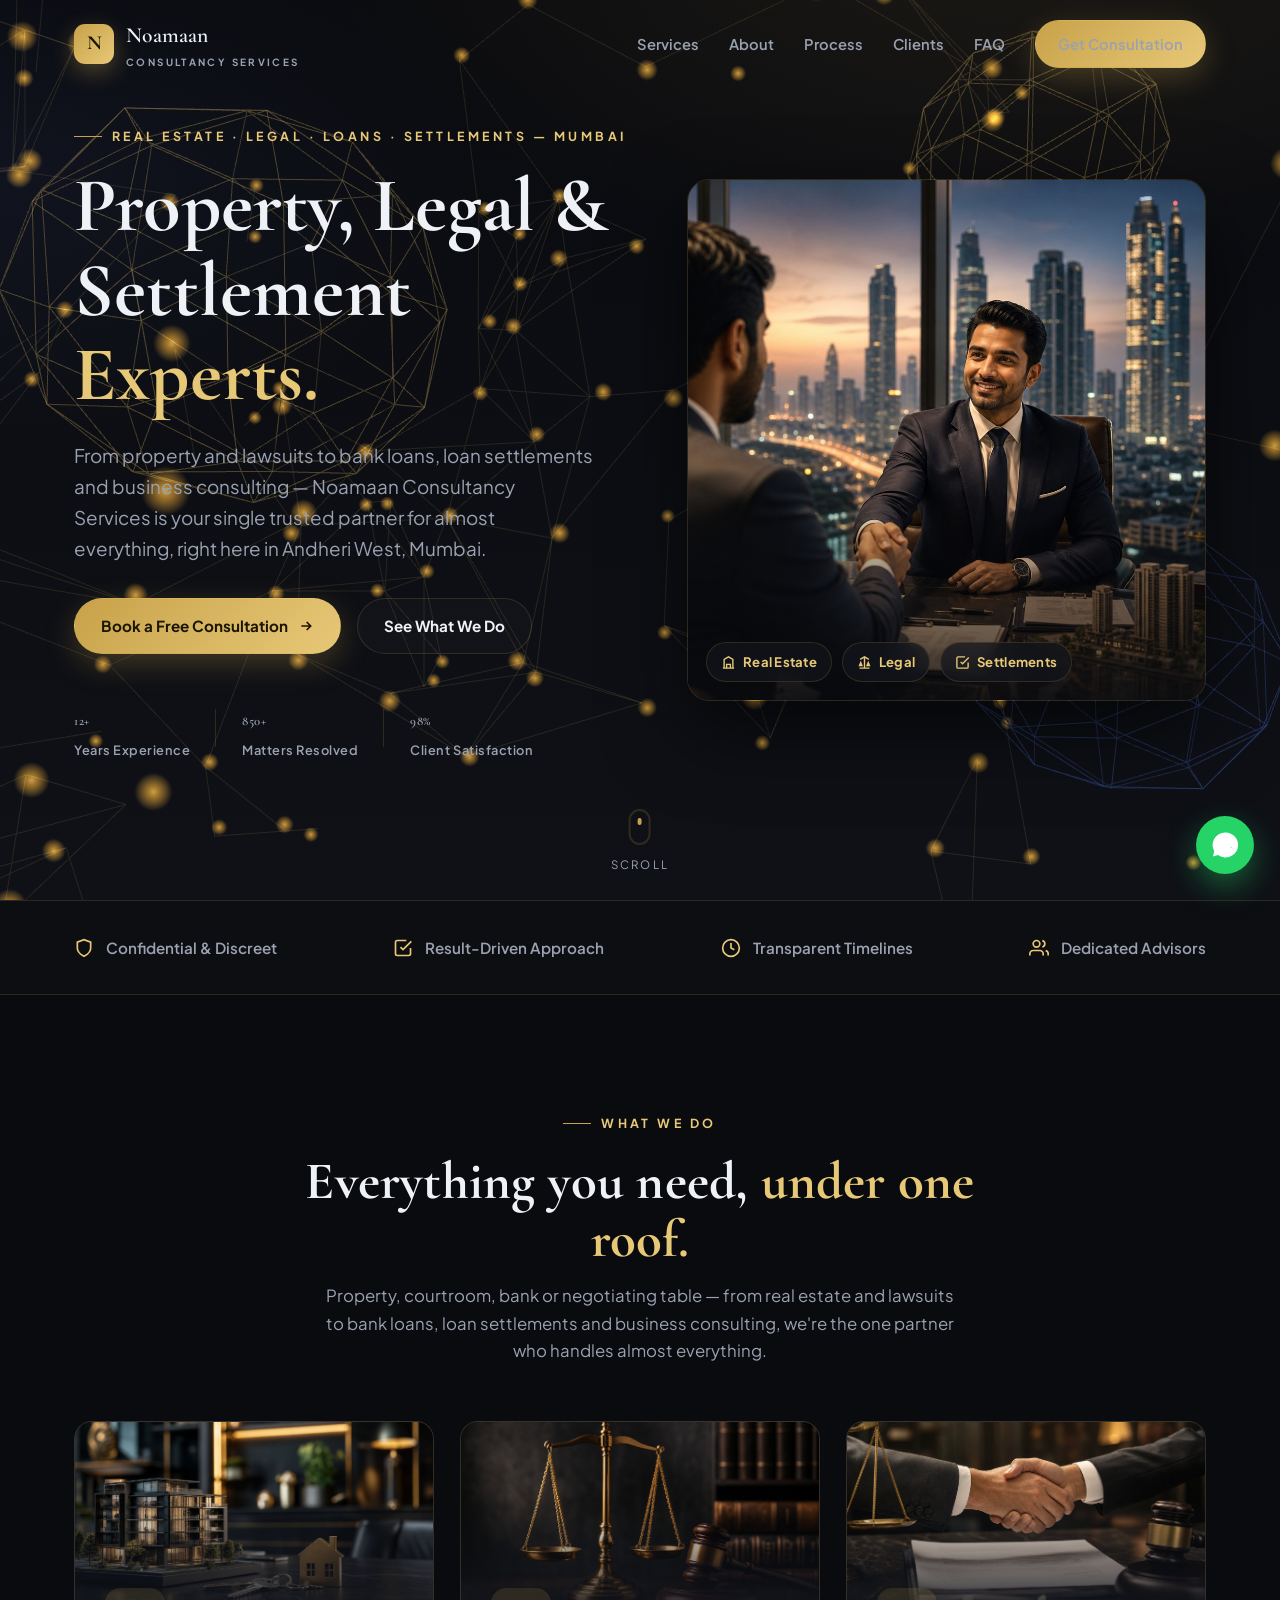
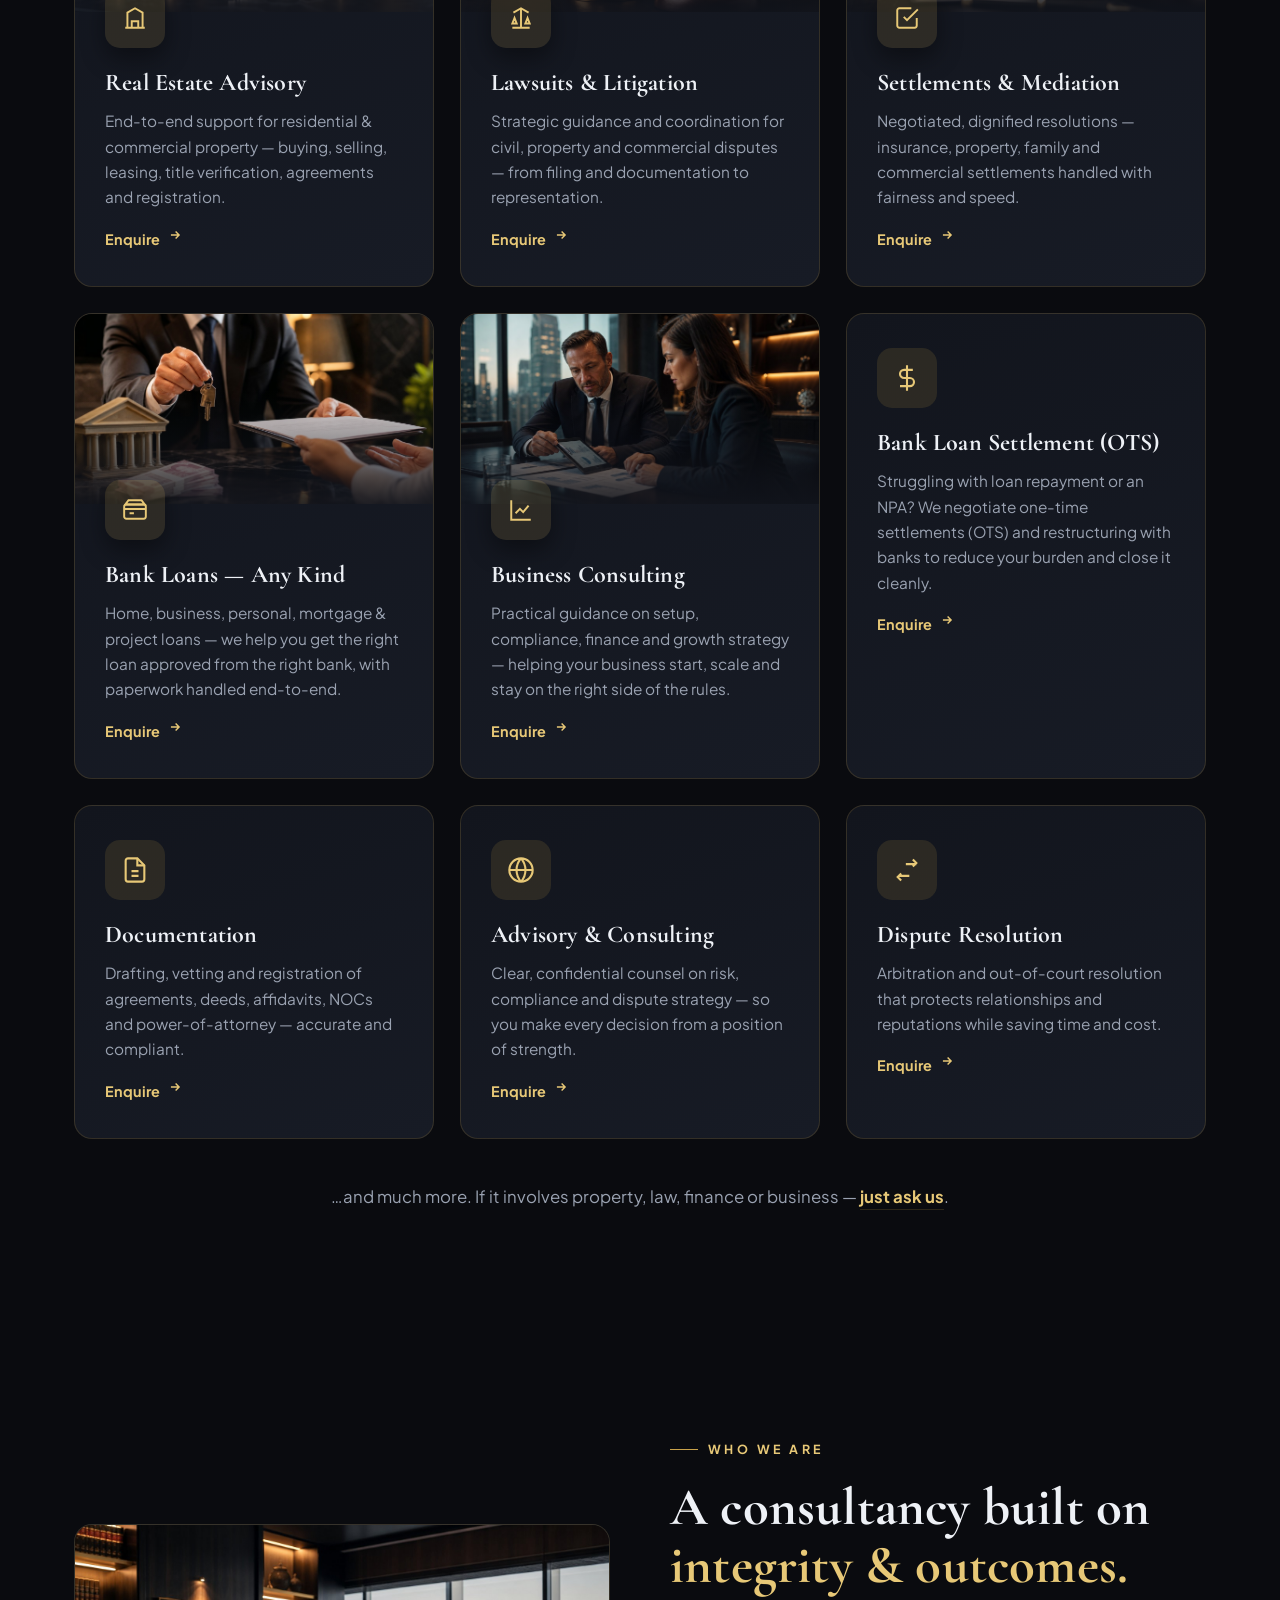
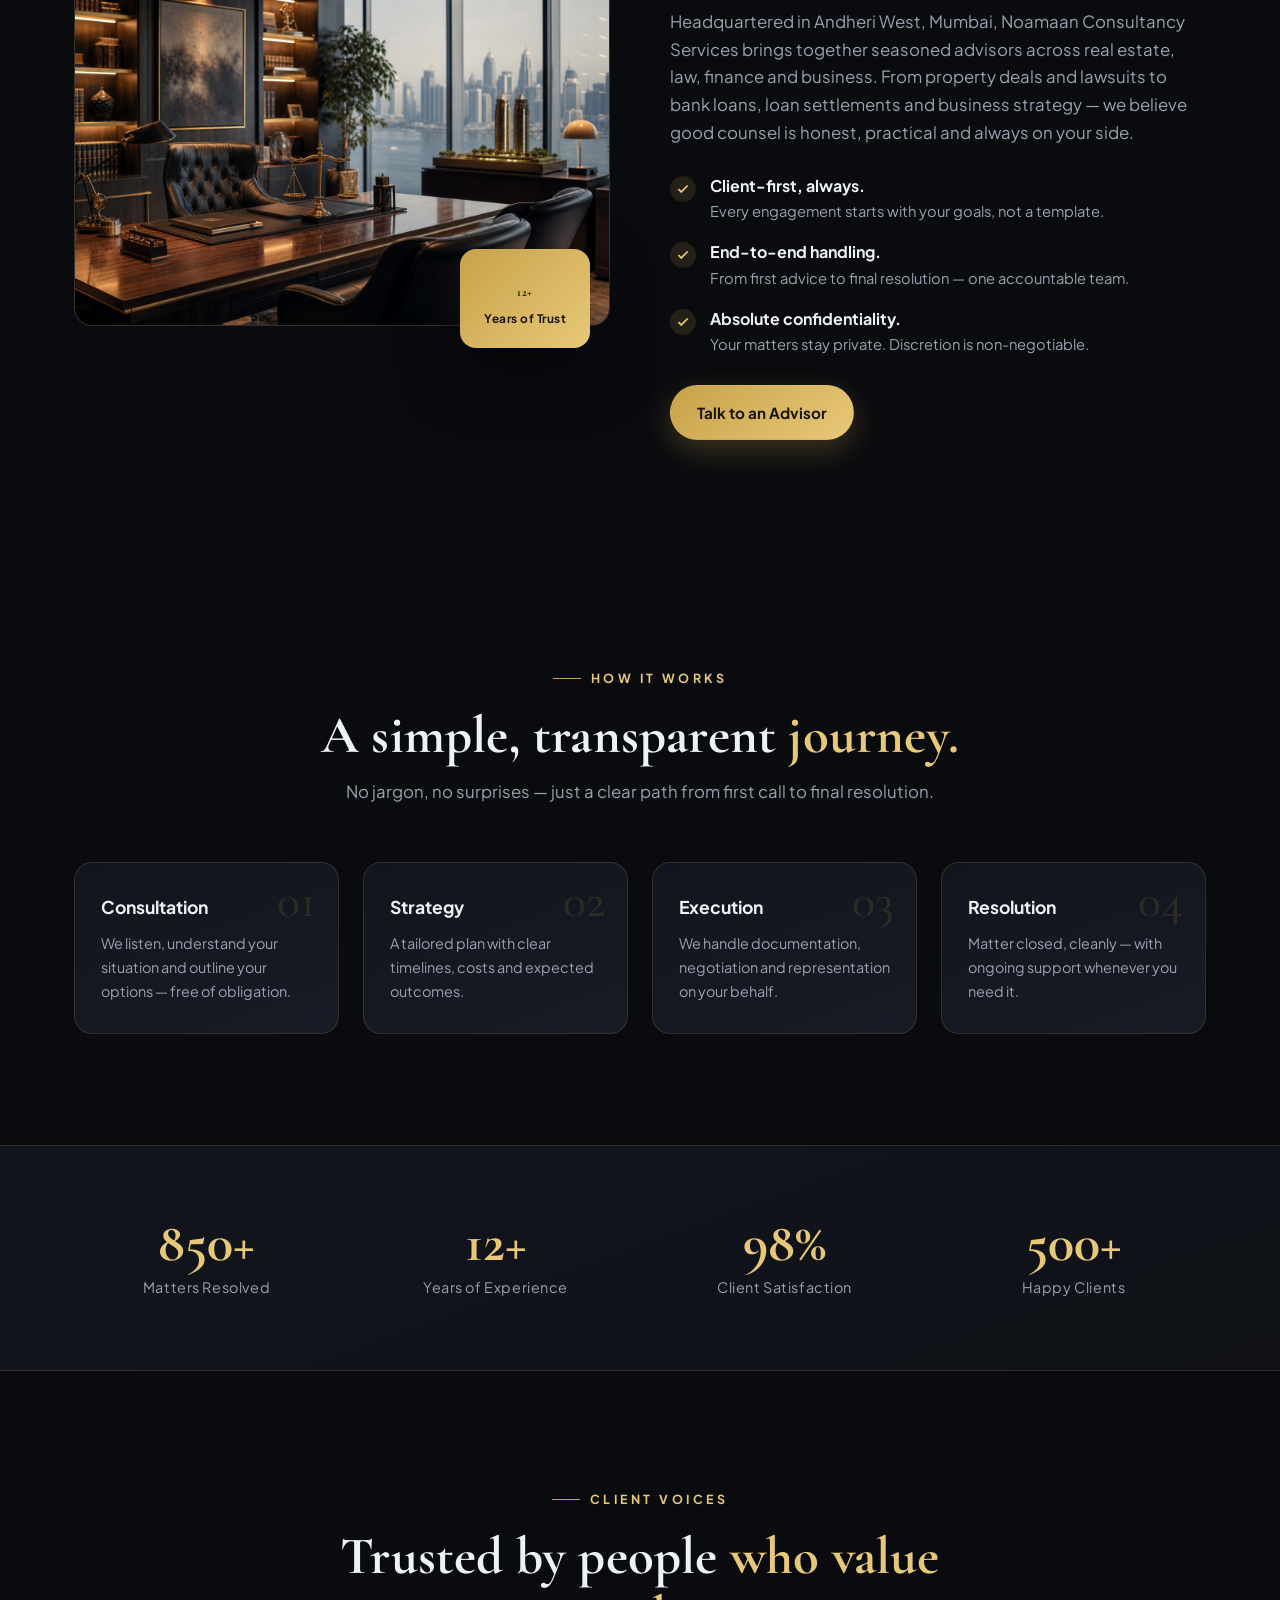
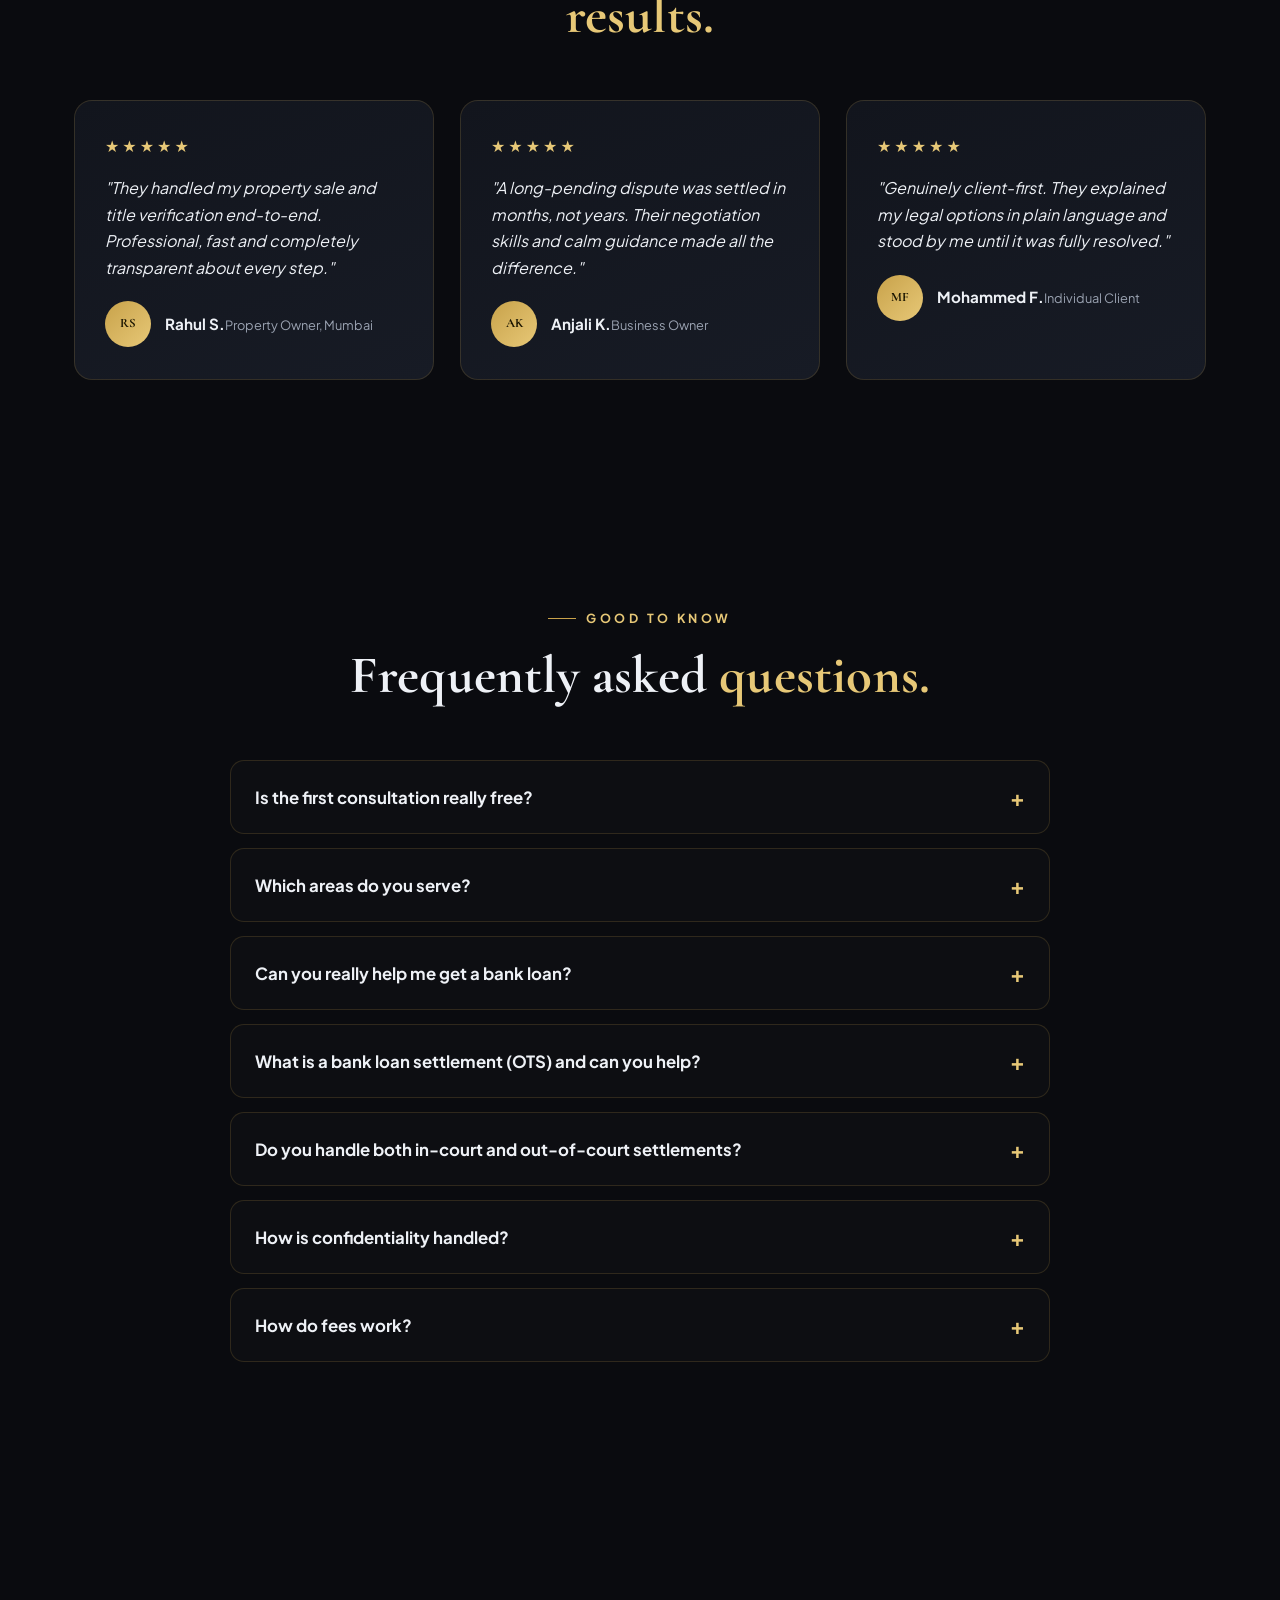
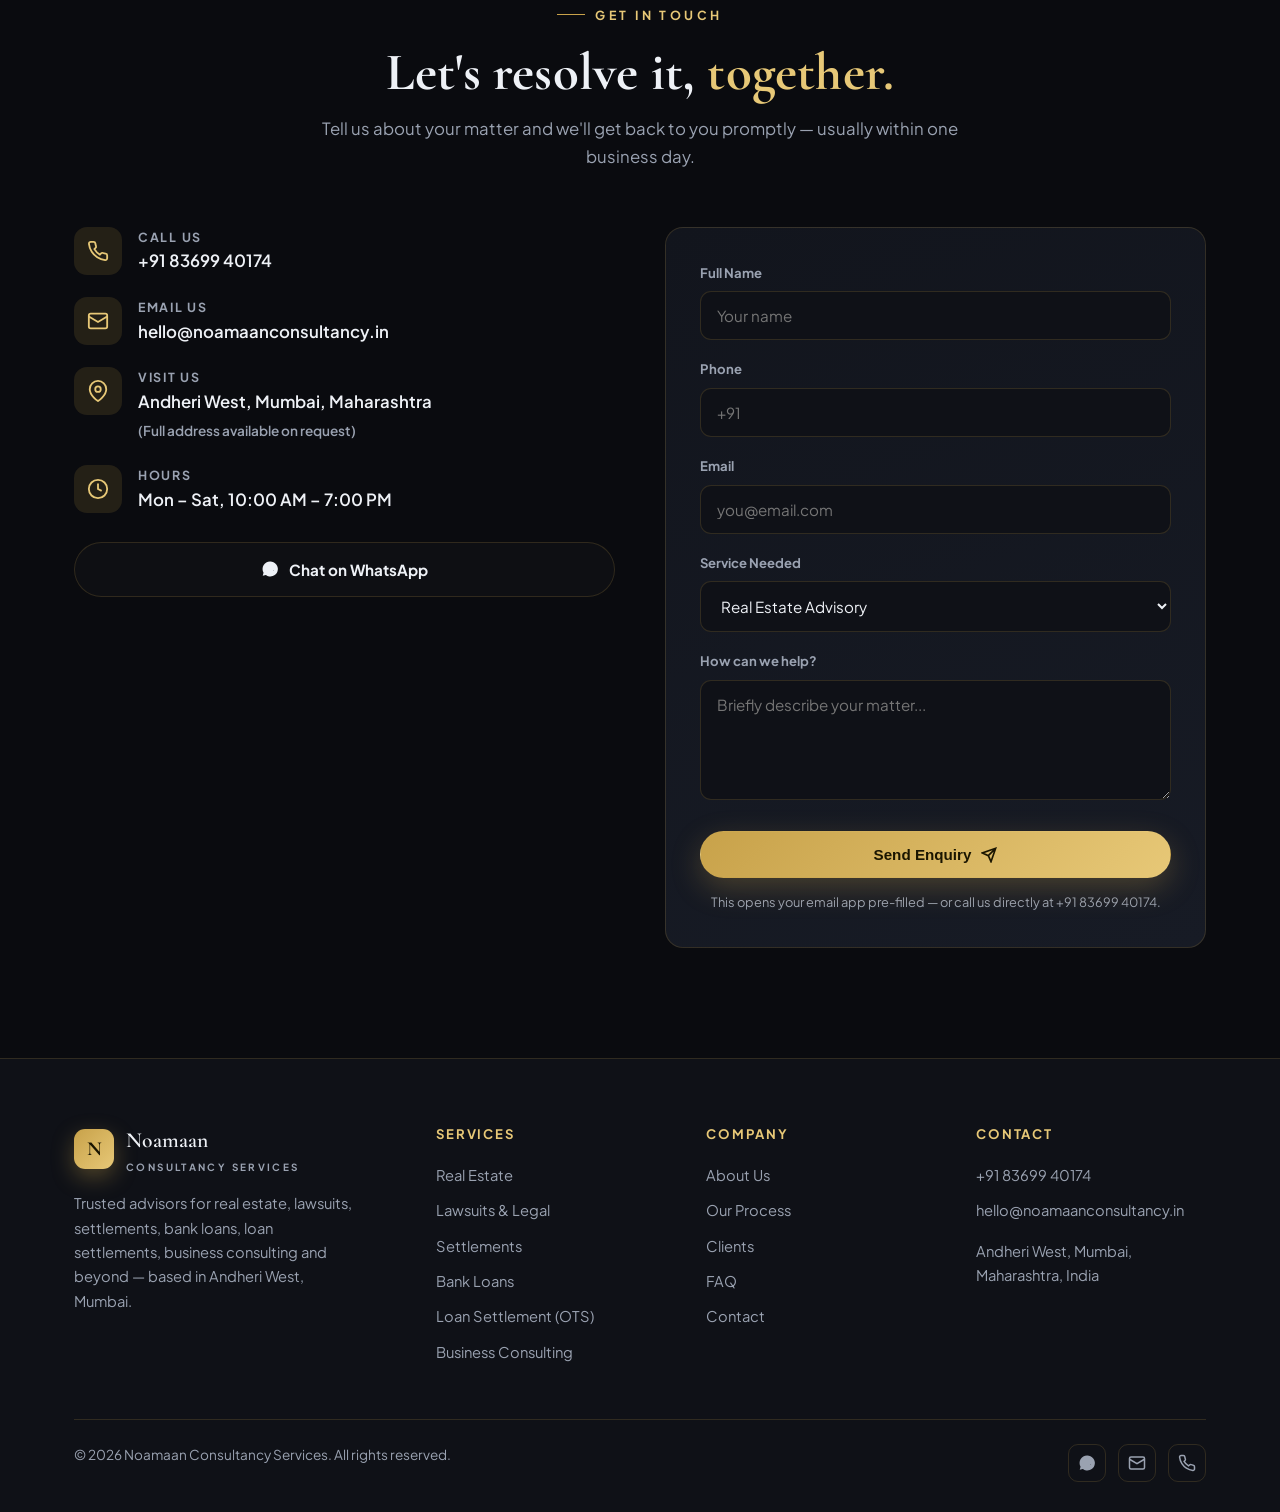
==== commit b61b9031: "Final polish: OG/Twitter social preview image, non-zero stat fallbacks, branded 404 page, apple-touc" ====
--- a/index.html
+++ b/index.html
@@ -15,6 +15,18 @@
   <meta property="og:description" content="Trusted advisors for real estate, lawsuits, settlements, bank loans, loan settlement (OTS) and business consulting in Mumbai." />
   <meta property="og:url" content="https://noamaanconsultancy.in/" />
   <meta property="og:site_name" content="Noamaan Consultancy Services" />
+  <meta property="og:image" content="https://noamaanconsultancy.in/assets/img/hero.jpg" />
+  <meta property="og:image:width" content="1536" />
+  <meta property="og:image:height" content="1024" />
+  <meta property="og:locale" content="en_IN" />
+
+  <!-- Twitter -->
+  <meta name="twitter:card" content="summary_large_image" />
+  <meta name="twitter:title" content="Noamaan Consultancy Services — Real Estate, Legal, Loans &amp; Settlements" />
+  <meta name="twitter:description" content="Trusted advisors for real estate, lawsuits, settlements, bank loans, loan settlement (OTS) and business consulting in Mumbai." />
+  <meta name="twitter:image" content="https://noamaanconsultancy.in/assets/img/hero.jpg" />
+
+  <meta name="theme-color" content="#0a0b0f" />
 
   <!-- Fonts (self-hosted, no external CDN) -->
   <link rel="preload" href="assets/fonts/plus-jakarta-sans.woff2" as="font" type="font/woff2" crossorigin />
@@ -22,6 +34,7 @@
   <link rel="stylesheet" href="assets/css/fonts.css" />
 
   <link rel="icon" type="image/svg+xml" href="data:image/svg+xml,<svg xmlns='http://www.w3.org/2000/svg' viewBox='0 0 100 100'><rect width='100' height='100' rx='22' fill='%23c8a24a'/><text x='50' y='72' font-size='62' font-family='Georgia,serif' font-weight='700' text-anchor='middle' fill='%231a1500'>N</text></svg>" />
+  <link rel="apple-touch-icon" href="data:image/svg+xml,<svg xmlns='http://www.w3.org/2000/svg' viewBox='0 0 100 100'><rect width='100' height='100' rx='22' fill='%23c8a24a'/><text x='50' y='72' font-size='62' font-family='Georgia,serif' font-weight='700' text-anchor='middle' fill='%231a1500'>N</text></svg>" />
   <link rel="stylesheet" href="assets/css/style.css" />
 
   <!-- Structured data -->
@@ -30,7 +43,7 @@
     "@context":"https://schema.org",
     "@type":"ProfessionalService",
     "name":"Noamaan Consultancy Services",
-    "image":"https://noamaanconsultancy.in/assets/img/og.jpg",
+    "image":"https://noamaanconsultancy.in/assets/img/hero.jpg",
     "url":"https://noamaanconsultancy.in",
     "telephone":"+91-8369940174",
     "email":"hello@noamaanconsultancy.in",
@@ -94,9 +107,9 @@
           <a href="#services" class="btn btn-ghost">See What We Do</a>
         </div>
         <div class="hero-stats reveal d3">
-          <div class="stat"><b><span data-count="12" data-suffix="+">0</span></b><span>Years Experience</span></div>
-          <div class="stat"><b><span data-count="850" data-suffix="+">0</span></b><span>Matters Resolved</span></div>
-          <div class="stat"><b><span data-count="98" data-suffix="%">0</span></b><span>Client Satisfaction</span></div>
+          <div class="stat"><b><span data-count="12" data-suffix="+">12+</span></b><span>Years Experience</span></div>
+          <div class="stat"><b><span data-count="850" data-suffix="+">850+</span></b><span>Matters Resolved</span></div>
+          <div class="stat"><b><span data-count="98" data-suffix="%">98%</span></b><span>Client Satisfaction</span></div>
         </div>
       </div>
 
@@ -224,7 +237,7 @@
         <div class="frame" data-tilt>
           <img src="assets/img/about.jpg" alt="Noamaan Consultancy Services office in Andheri West, Mumbai" loading="lazy" style="width:100%;height:100%;object-fit:cover" />
         </div>
-        <div class="about-badge"><b><span data-count="12" data-suffix="+">0</span></b><span>Years of Trust</span></div>
+        <div class="about-badge"><b><span data-count="12" data-suffix="+">12+</span></b><span>Years of Trust</span></div>
       </div>
       <div class="about-copy">
         <span class="eyebrow reveal">Who We Are</span>
@@ -261,10 +274,10 @@
   <div class="band">
     <div class="container" style="padding-top:70px;padding-bottom:70px">
       <div class="band-grid">
-        <div class="reveal"><div class="num"><span data-count="850" data-suffix="+">0</span></div><div class="lbl">Matters Resolved</div></div>
-        <div class="reveal d1"><div class="num"><span data-count="12" data-suffix="+">0</span></div><div class="lbl">Years of Experience</div></div>
-        <div class="reveal d2"><div class="num"><span data-count="98" data-suffix="%">0</span></div><div class="lbl">Client Satisfaction</div></div>
-        <div class="reveal d3"><div class="num"><span data-count="500" data-suffix="+">0</span></div><div class="lbl">Happy Clients</div></div>
+        <div class="reveal"><div class="num"><span data-count="850" data-suffix="+">850+</span></div><div class="lbl">Matters Resolved</div></div>
+        <div class="reveal d1"><div class="num"><span data-count="12" data-suffix="+">12+</span></div><div class="lbl">Years of Experience</div></div>
+        <div class="reveal d2"><div class="num"><span data-count="98" data-suffix="%">98%</span></div><div class="lbl">Client Satisfaction</div></div>
+        <div class="reveal d3"><div class="num"><span data-count="500" data-suffix="+">500+</span></div><div class="lbl">Happy Clients</div></div>
       </div>
     </div>
   </div>
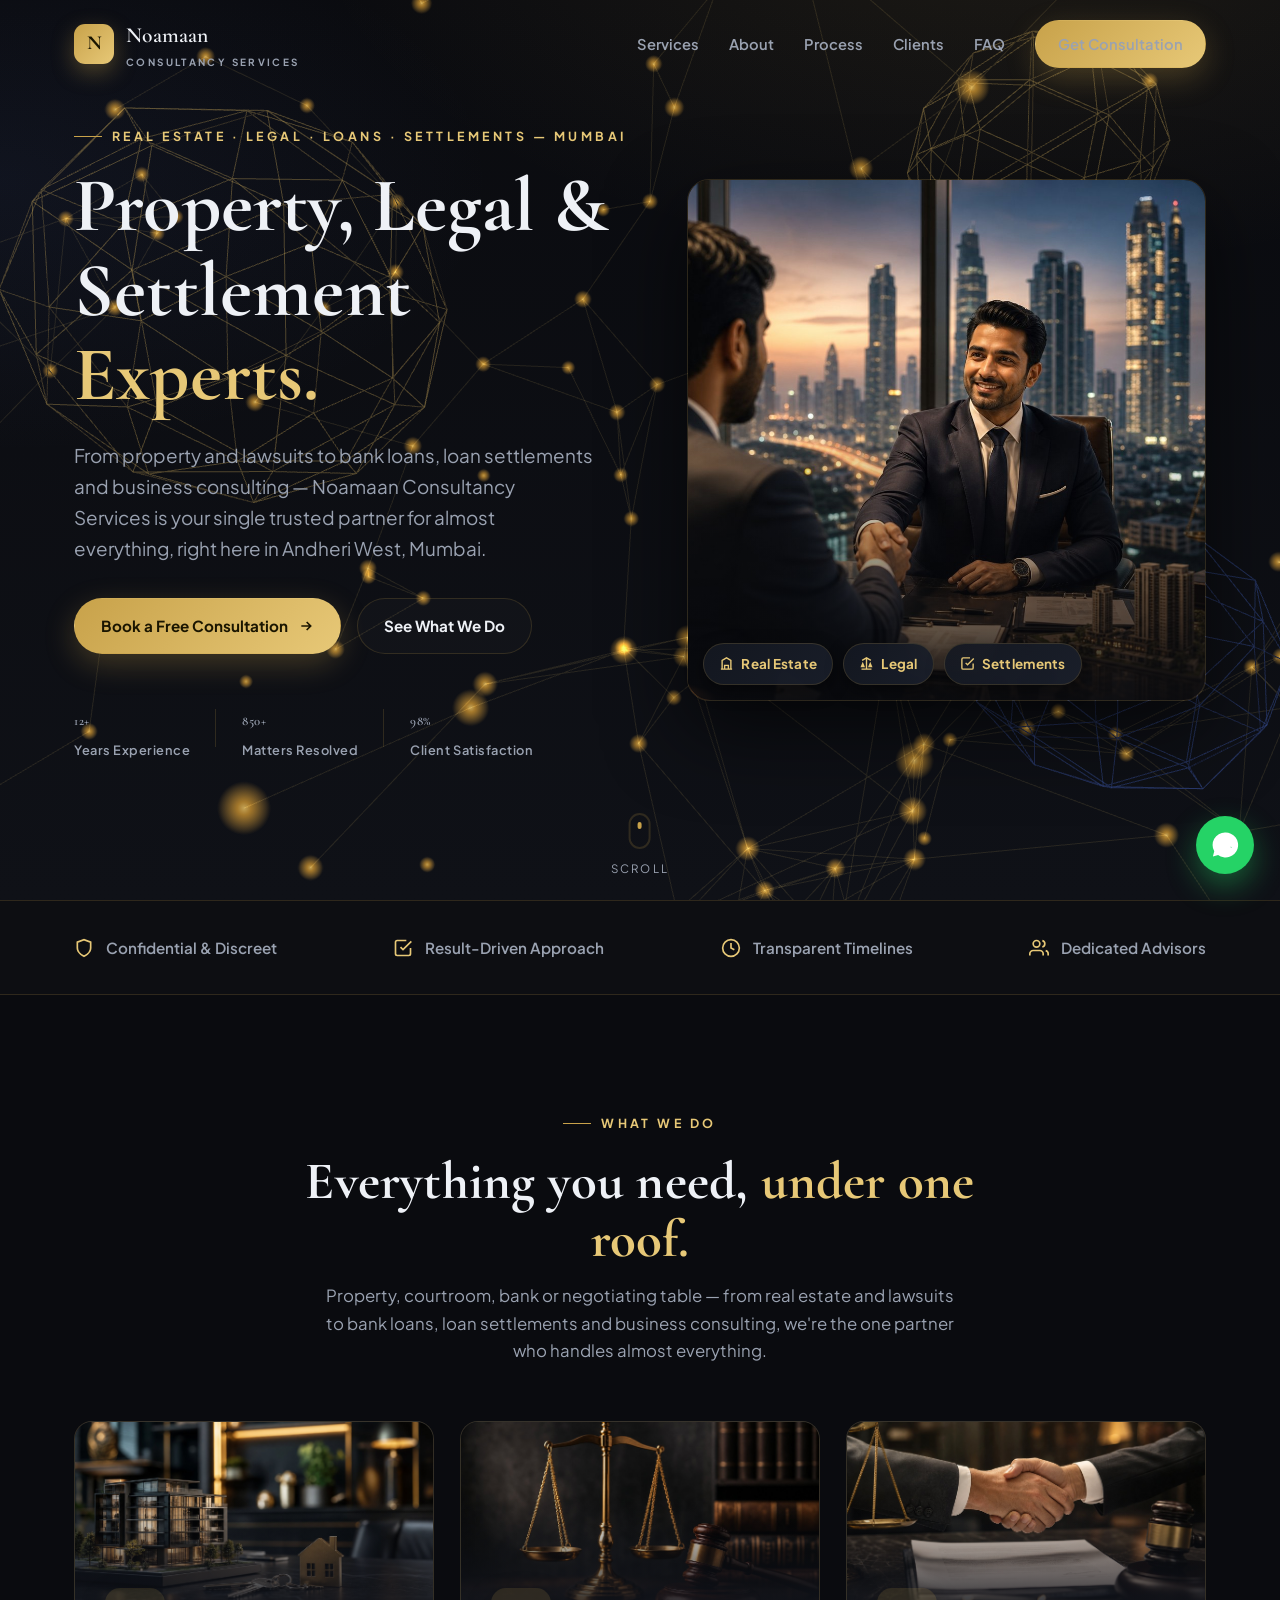
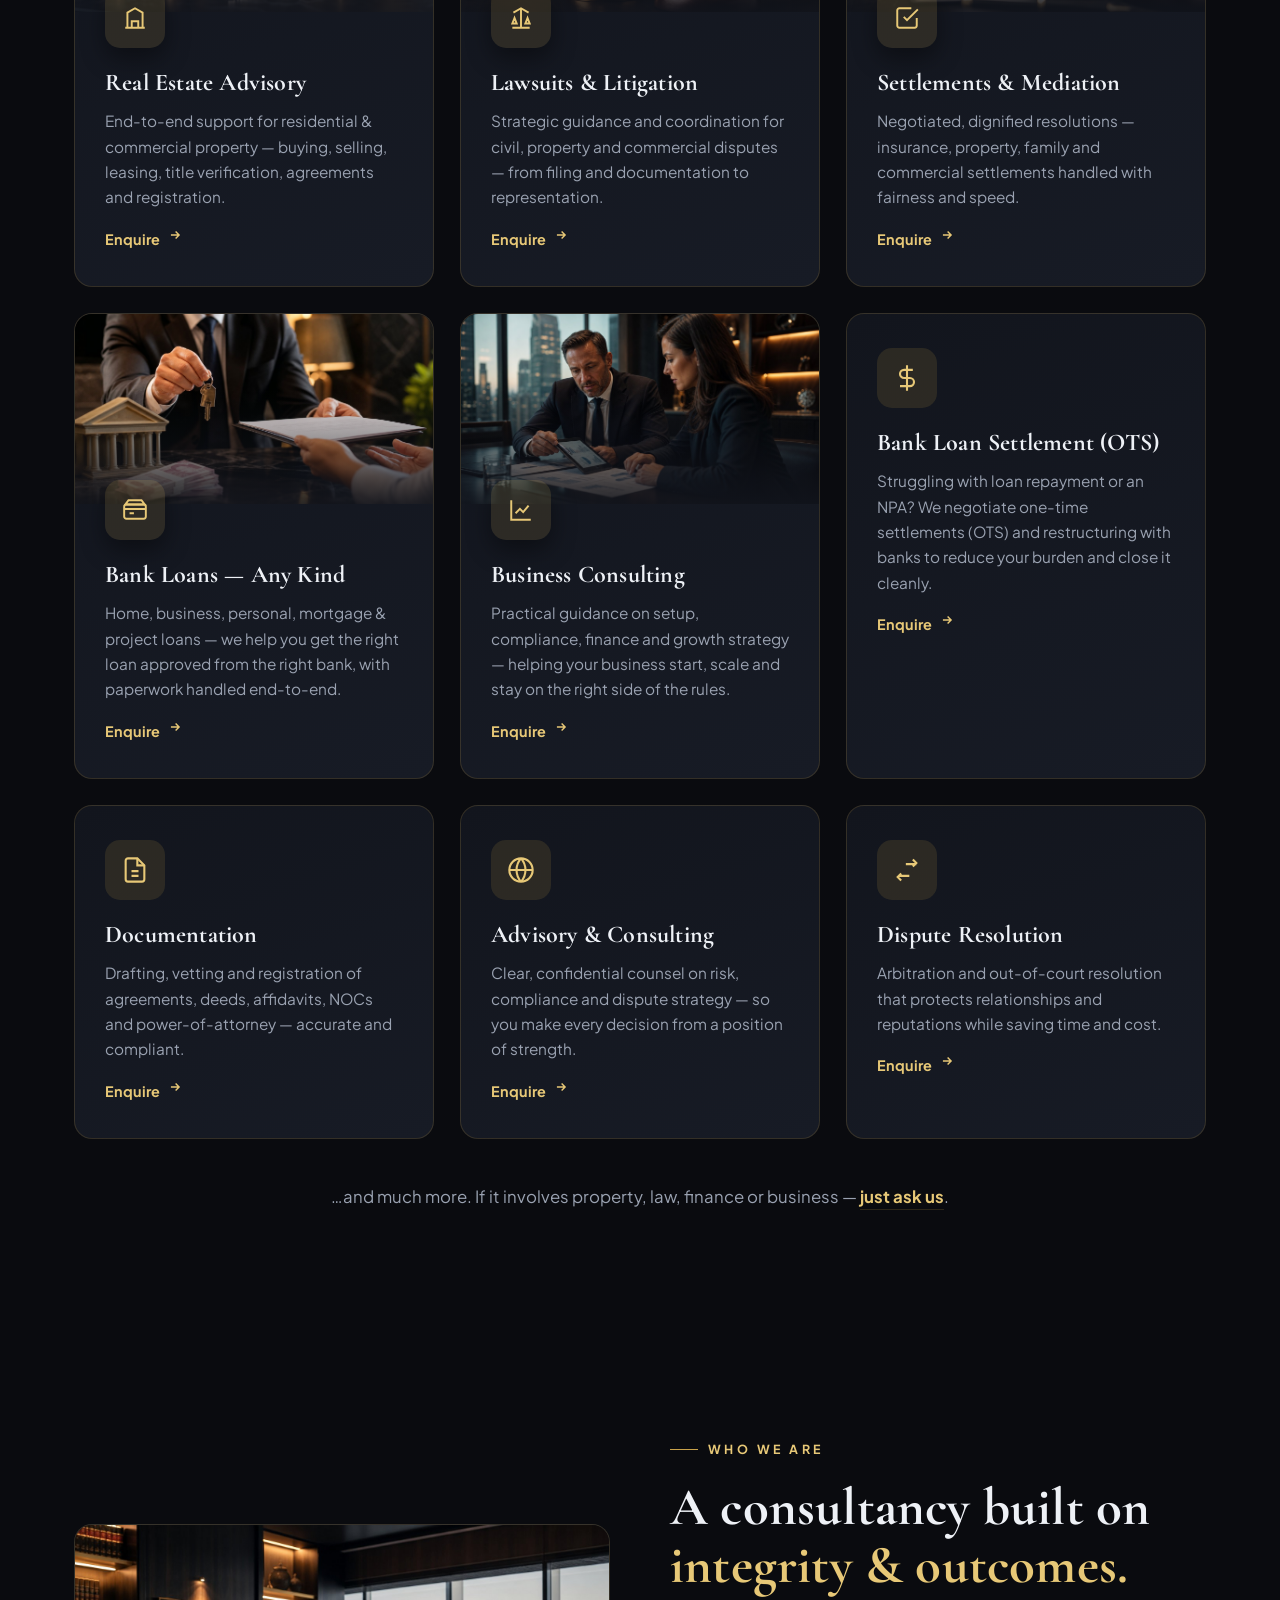
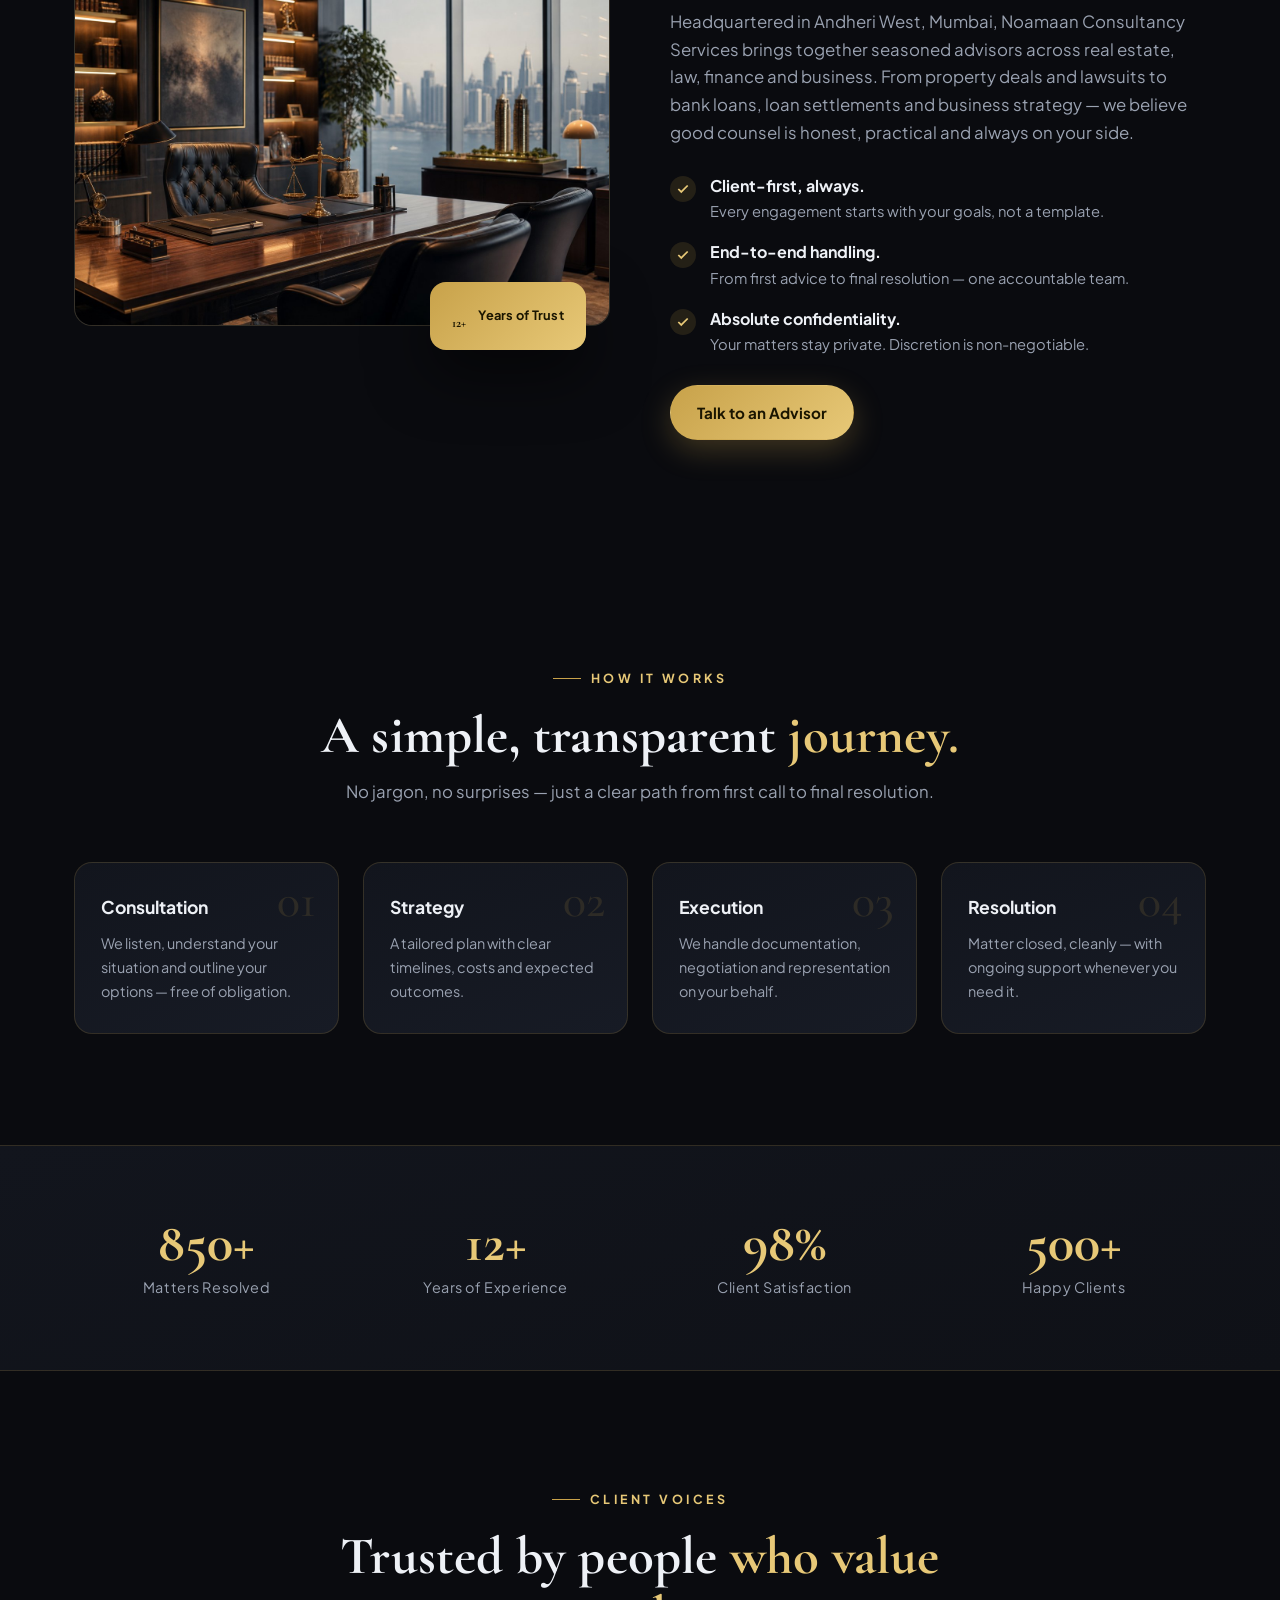
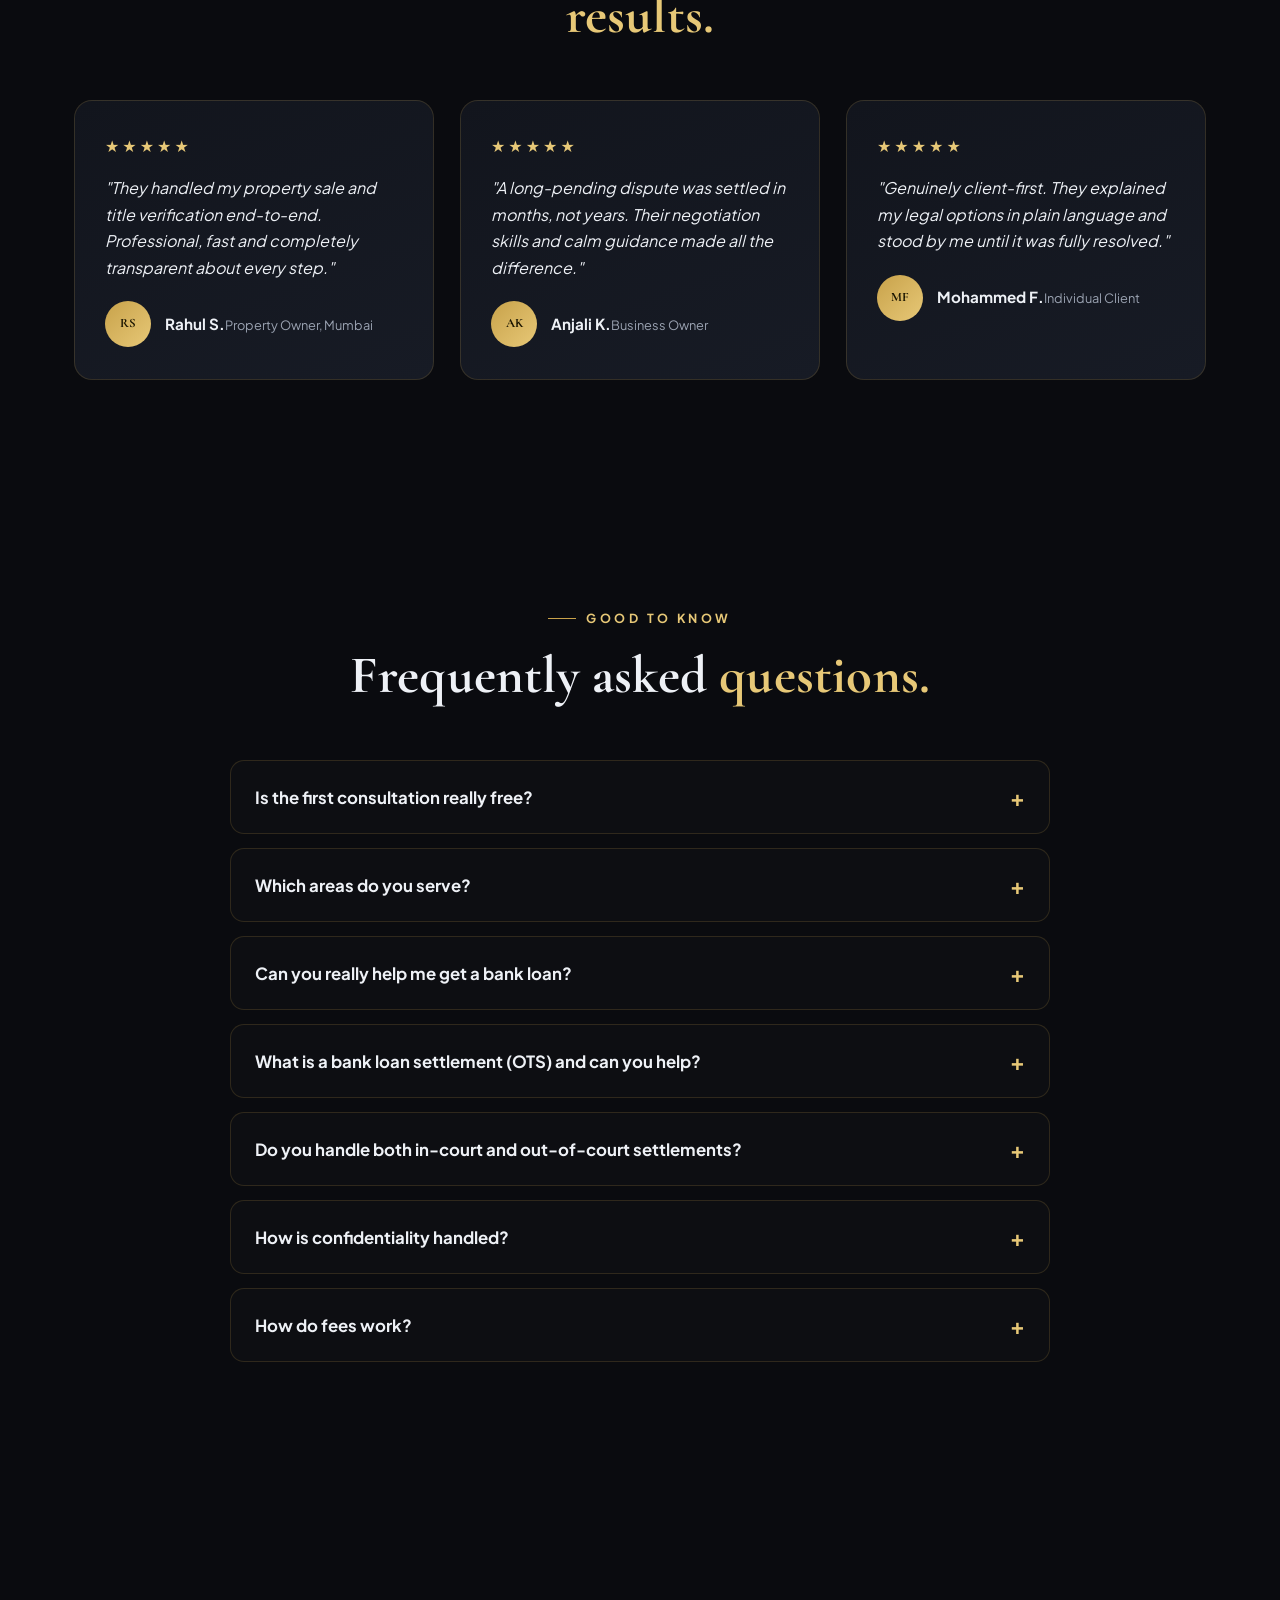
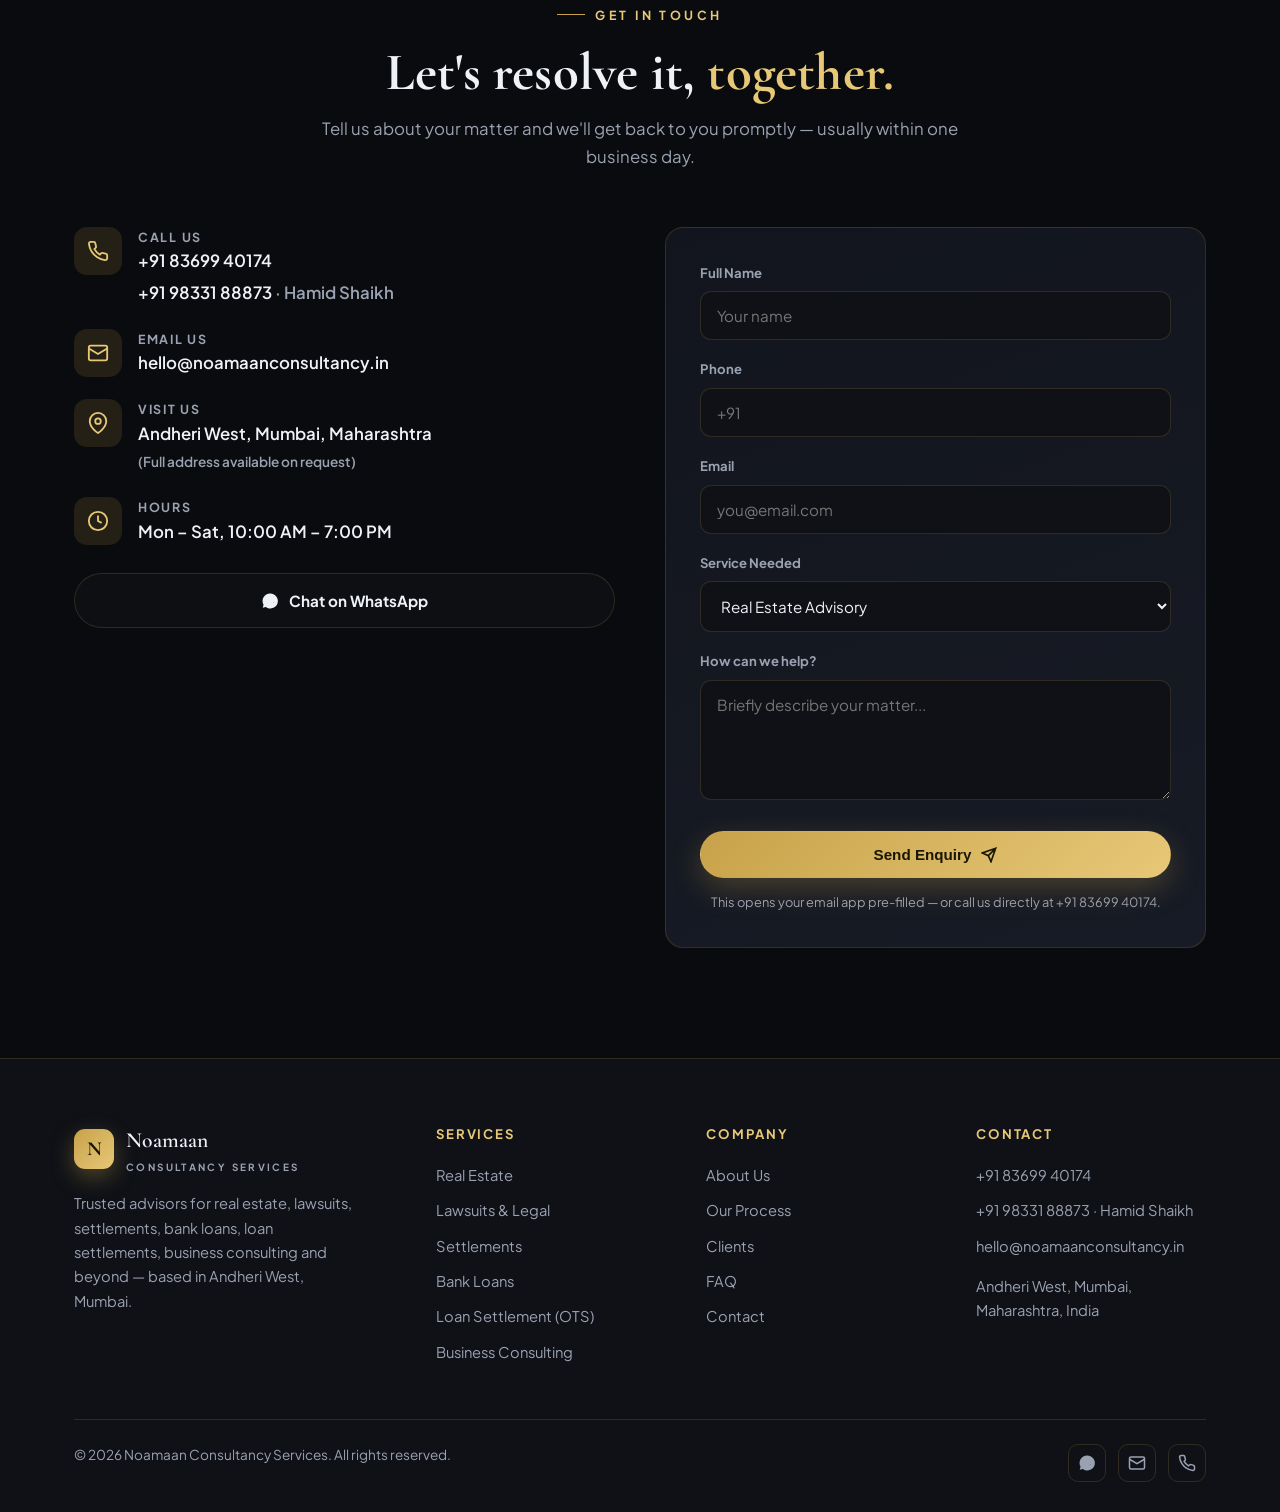
==== commit ed269ace: "Add second contact number (Hamid Shaikh 9833188873); fix hero badges, mobile stats, scroll-indicator" ====
--- a/index.html
+++ b/index.html
@@ -116,11 +116,11 @@
       <div class="hero-visual reveal d2">
         <div class="hero-photo" data-tilt data-tilt-max="6" data-tilt-glare data-tilt-max-glare="0.15">
           <img src="assets/img/hero.jpg" alt="Noamaan Consultancy Services advisor meeting a client — real estate, legal and settlement consultancy in Mumbai" />
-          <div class="hero-photo-badges">
-            <span class="hp-badge"><svg width="15" height="15" viewBox="0 0 24 24" fill="none" stroke="currentColor" stroke-width="2.2"><path d="M3 21h18M5 21V7l7-4 7 4v14M9 21v-6h6v6"/></svg> Real Estate</span>
-            <span class="hp-badge"><svg width="15" height="15" viewBox="0 0 24 24" fill="none" stroke="currentColor" stroke-width="2.2"><path d="M12 3v18M5 7l7-4 7 4M4 21h16M6 12l-2 5h4l-2-5zM18 12l-2 5h4l-2-5z"/></svg> Legal</span>
-            <span class="hp-badge"><svg width="15" height="15" viewBox="0 0 24 24" fill="none" stroke="currentColor" stroke-width="2.2"><path d="M9 11l3 3L22 4M21 12v7a2 2 0 0 1-2 2H5a2 2 0 0 1-2-2V5a2 2 0 0 1 2-2h11"/></svg> Settlements</span>
-          </div>
+        </div>
+        <div class="hero-photo-badges">
+          <span class="hp-badge"><svg width="15" height="15" viewBox="0 0 24 24" fill="none" stroke="currentColor" stroke-width="2.2"><path d="M3 21h18M5 21V7l7-4 7 4v14M9 21v-6h6v6"/></svg> Real Estate</span>
+          <span class="hp-badge"><svg width="15" height="15" viewBox="0 0 24 24" fill="none" stroke="currentColor" stroke-width="2.2"><path d="M12 3v18M5 7l7-4 7 4M4 21h16M6 12l-2 5h4l-2-5zM18 12l-2 5h4l-2-5z"/></svg> Legal</span>
+          <span class="hp-badge"><svg width="15" height="15" viewBox="0 0 24 24" fill="none" stroke="currentColor" stroke-width="2.2"><path d="M9 11l3 3L22 4M21 12v7a2 2 0 0 1-2 2H5a2 2 0 0 1-2-2V5a2 2 0 0 1 2-2h11"/></svg> Settlements</span>
         </div>
       </div>
     </div>
@@ -341,7 +341,10 @@
         <div class="contact-info reveal">
           <div class="info-row">
             <div class="ic"><svg width="22" height="22" viewBox="0 0 24 24" fill="none" stroke="currentColor" stroke-width="2"><path d="M22 16.92v3a2 2 0 0 1-2.18 2 19.79 19.79 0 0 1-8.63-3.07 19.5 19.5 0 0 1-6-6 19.79 19.79 0 0 1-3.07-8.67A2 2 0 0 1 4.11 2h3a2 2 0 0 1 2 1.72c.13.96.36 1.9.7 2.81a2 2 0 0 1-.45 2.11L8.09 9.91a16 16 0 0 0 6 6l1.27-1.27a2 2 0 0 1 2.11-.45c.9.34 1.85.57 2.81.7A2 2 0 0 1 22 16.92z"/></svg></div>
-            <div><div class="lbl">Call Us</div><a href="tel:+918369940174">+91 83699 40174</a></div>
+            <div><div class="lbl">Call Us</div>
+              <a href="tel:+918369940174">+91 83699 40174</a>
+              <a href="tel:+919833188873" style="display:block;margin-top:4px">+91 98331 88873 <span style="color:var(--muted);font-weight:600">· Hamid Shaikh</span></a>
+            </div>
           </div>
           <div class="info-row">
             <div class="ic"><svg width="22" height="22" viewBox="0 0 24 24" fill="none" stroke="currentColor" stroke-width="2"><rect x="2" y="4" width="20" height="16" rx="2"/><path d="m22 7-10 6L2 7"/></svg></div>
@@ -417,6 +420,7 @@
         <div class="foot-col">
           <h5>Contact</h5>
           <a href="tel:+918369940174">+91 83699 40174</a>
+          <a href="tel:+919833188873">+91 98331 88873 · Hamid Shaikh</a>
           <a href="mailto:hello@noamaanconsultancy.in">hello@noamaanconsultancy.in</a>
           <p class="f">Andheri West, Mumbai,<br>Maharashtra, India</p>
         </div>
--- a/assets/css/style.css
+++ b/assets/css/style.css
@@ -120,17 +120,26 @@
   transform-style:preserve-3d;
 }
 .hero-photo img{width:100%;height:520px;object-fit:cover;display:block}
-.hero-photo::after{content:"";position:absolute;inset:0;background:linear-gradient(180deg,transparent 55%,rgba(10,11,15,.85));pointer-events:none}
-.hero-photo-badges{position:absolute;left:18px;bottom:18px;display:flex;gap:10px;flex-wrap:wrap;z-index:2}
+.hero-photo::after{content:"";position:absolute;inset:0;border-radius:22px;background:linear-gradient(180deg,transparent 50%,rgba(10,11,15,.9));pointer-events:none}
+
+/* Badges are siblings of .hero-photo (NOT children) so the tilt transform,
+   overflow:hidden and 3D context can't clip them or break their background. */
+.hero-photo-badges{
+  position:absolute;left:16px;right:16px;bottom:16px;
+  display:flex;gap:10px;flex-wrap:wrap;z-index:5;pointer-events:none;
+}
 .hp-badge{
   display:inline-flex;align-items:center;gap:7px;
-  background:rgba(18,21,29,.72);backdrop-filter:blur(10px);
+  background:linear-gradient(135deg,rgba(20,24,33,.94),rgba(26,31,43,.94));
+  -webkit-backdrop-filter:blur(8px);backdrop-filter:blur(8px);
   border:1px solid var(--line);color:var(--gold-2);
-  padding:8px 14px;border-radius:40px;font-size:.82rem;font-weight:700;letter-spacing:.02em;
-}
+  padding:9px 15px;border-radius:40px;font-size:.84rem;font-weight:700;letter-spacing:.02em;
+  box-shadow:0 6px 18px rgba(0,0,0,.45);white-space:nowrap;
+}
+.hp-badge svg{color:var(--gold-2);flex-shrink:0}
 @keyframes floaty{0%,100%{transform:translateY(0)}50%{transform:translateY(-16px)}}
 
-.scroll-ind{position:absolute;bottom:26px;left:50%;transform:translateX(-50%);color:var(--muted);font-size:.72rem;letter-spacing:.2em;text-transform:uppercase;display:flex;flex-direction:column;align-items:center;gap:10px}
+.scroll-ind{position:absolute;bottom:22px;left:50%;transform:translateX(-50%);color:var(--muted);font-size:.72rem;letter-spacing:.2em;text-transform:uppercase;display:flex;flex-direction:column;align-items:center;gap:10px;z-index:1;pointer-events:none}
 .scroll-ind .mouse{width:22px;height:36px;border:2px solid var(--line);border-radius:14px;position:relative}
 .scroll-ind .mouse::after{content:"";position:absolute;top:7px;left:50%;transform:translateX(-50%);width:4px;height:7px;border-radius:3px;background:var(--gold);animation:scrolldot 1.6s infinite}
 @keyframes scrolldot{0%{opacity:1;top:7px}100%{opacity:0;top:18px}}
@@ -175,18 +184,19 @@
 
 /* ---------- About ---------- */
 .about-grid{display:grid;grid-template-columns:1fr 1fr;gap:60px;align-items:center}
-.about-visual{position:relative}
+.about-visual{position:relative;margin-bottom:20px}
 .about-visual .frame{
   border-radius:var(--radius);overflow:hidden;border:1px solid var(--line);
   aspect-ratio:4/3;background:linear-gradient(160deg,var(--panel),var(--panel-2));position:relative;
 }
-.about-visual{margin-bottom:20px}
 .about-badge{
-  position:absolute;bottom:-22px;right:20px;background:linear-gradient(135deg,var(--gold),var(--gold-2));
-  color:#1a1500;border-radius:16px;padding:18px 24px;box-shadow:var(--shadow);text-align:center;z-index:2;
-}
-.about-badge b{font-family:var(--serif);font-size:2.2rem;font-weight:700;display:block;line-height:1;margin-bottom:2px}
-.about-badge span{font-size:.74rem;font-weight:700;letter-spacing:.04em;white-space:nowrap}
+  position:absolute;bottom:-24px;right:24px;
+  display:flex;align-items:center;gap:12px;
+  background:linear-gradient(135deg,var(--gold),var(--gold-2));
+  color:#1a1500;border-radius:16px;padding:16px 22px;box-shadow:var(--shadow);text-align:left;z-index:3;
+}
+.about-badge b{font-family:var(--serif);font-size:2.3rem;font-weight:700;display:block;line-height:1}
+.about-badge span{font-size:.8rem;font-weight:700;letter-spacing:.02em;line-height:1.2;max-width:90px}
 .about-list{margin-top:26px;display:grid;gap:16px}
 .about-list li{display:flex;gap:14px;align-items:flex-start}
 .about-list .tick{width:26px;height:26px;border-radius:50%;background:var(--gold-soft);color:var(--gold-2);display:grid;place-items:center;flex-shrink:0;margin-top:3px}
@@ -291,7 +301,10 @@
   .services-grid,.quotes,.steps,.band-grid,.foot-grid{grid-template-columns:1fr}
 
   /* ---- Mobile typography: consistent, readable scale ---- */
-  .hero{padding-top:100px}
+  /* Let the hero grow with content instead of forcing 100vh (which caused the
+     scroll indicator to overlap the stacked stat cards). */
+  .hero{min-height:auto;padding-top:110px;padding-bottom:60px}
+  .scroll-ind{display:none}
   .hero h1{font-size:2.35rem;margin-bottom:18px}
   .hero p.lead{font-size:1.05rem;margin-bottom:28px}
   .eyebrow{font-size:.7rem;letter-spacing:.2em;margin-bottom:14px}
@@ -307,19 +320,26 @@
   .info-row a,.info-row p{font-size:1rem}
 
   /* hero stats: stack cleanly, kill the vertical dividers */
-  .hero-stats{gap:20px 26px;flex-wrap:wrap}
-  .hero-stats .stat{padding:0}
+  .hero-stats{display:grid;grid-template-columns:repeat(3,1fr);gap:12px}
+  .hero-stats .stat{padding:14px 6px;text-align:center;background:linear-gradient(160deg,var(--panel),var(--panel-2));border:1px solid var(--line);border-radius:14px}
   .hero-stats .stat::after{display:none !important}
-  .hero-stats .stat b{font-size:2rem}
+  .hero-stats .stat b{font-size:1.85rem;margin-bottom:6px}
+  .hero-stats .stat span{font-size:.72rem;line-height:1.25;display:block}
 
   .hero-cta{gap:12px}
   .hero-cta .btn{width:100%;justify-content:center}
 
-  .about-badge{right:14px;bottom:-18px;padding:14px 20px}
+  .about-badge{right:14px;bottom:-20px;padding:13px 18px;gap:10px}
   .about-badge b{font-size:1.9rem}
+  .about-badge span{font-size:.74rem;max-width:80px}
 }
 
 @media (max-width:380px){
   .hero h1{font-size:2.05rem}
   .section-title{font-size:1.7rem}
 }
+
+/* Hide the scroll cue when the viewport is too short for it to sit clear of content */
+@media (max-height:760px){
+  .scroll-ind{display:none}
+}
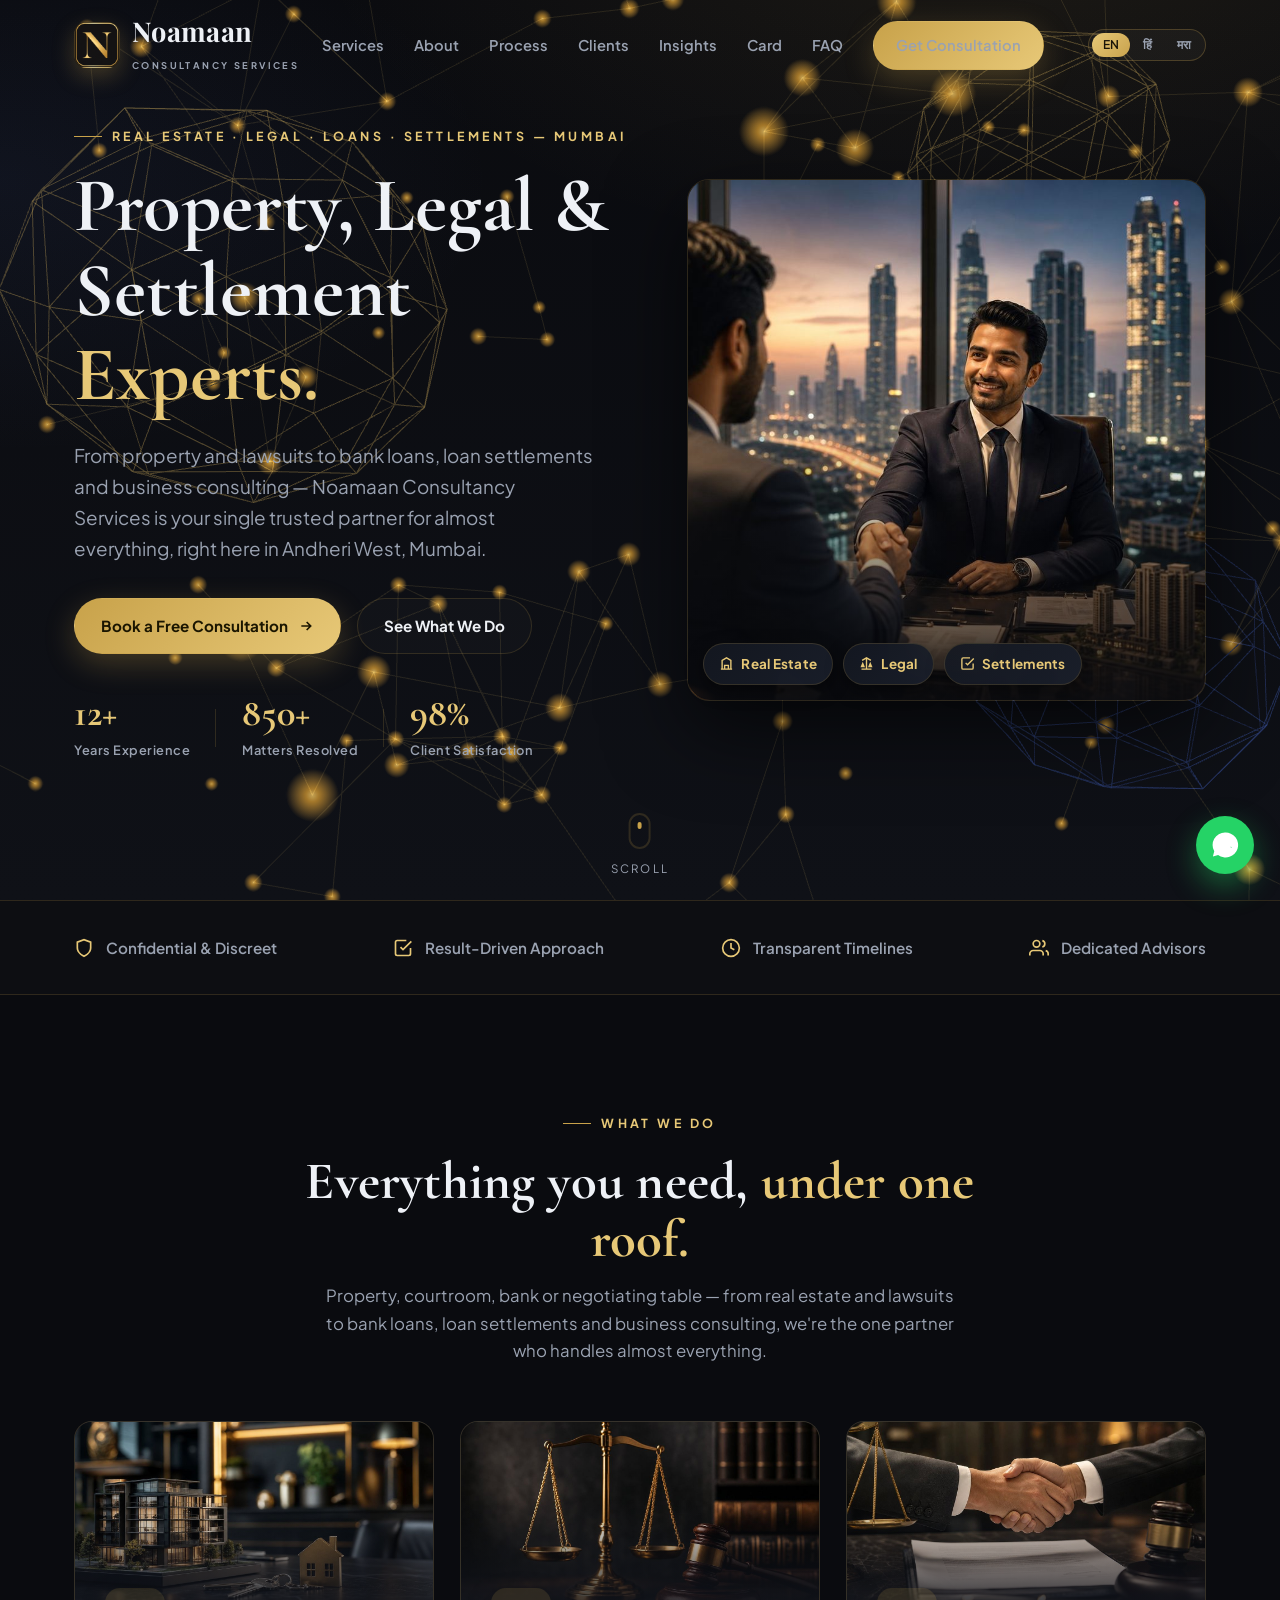
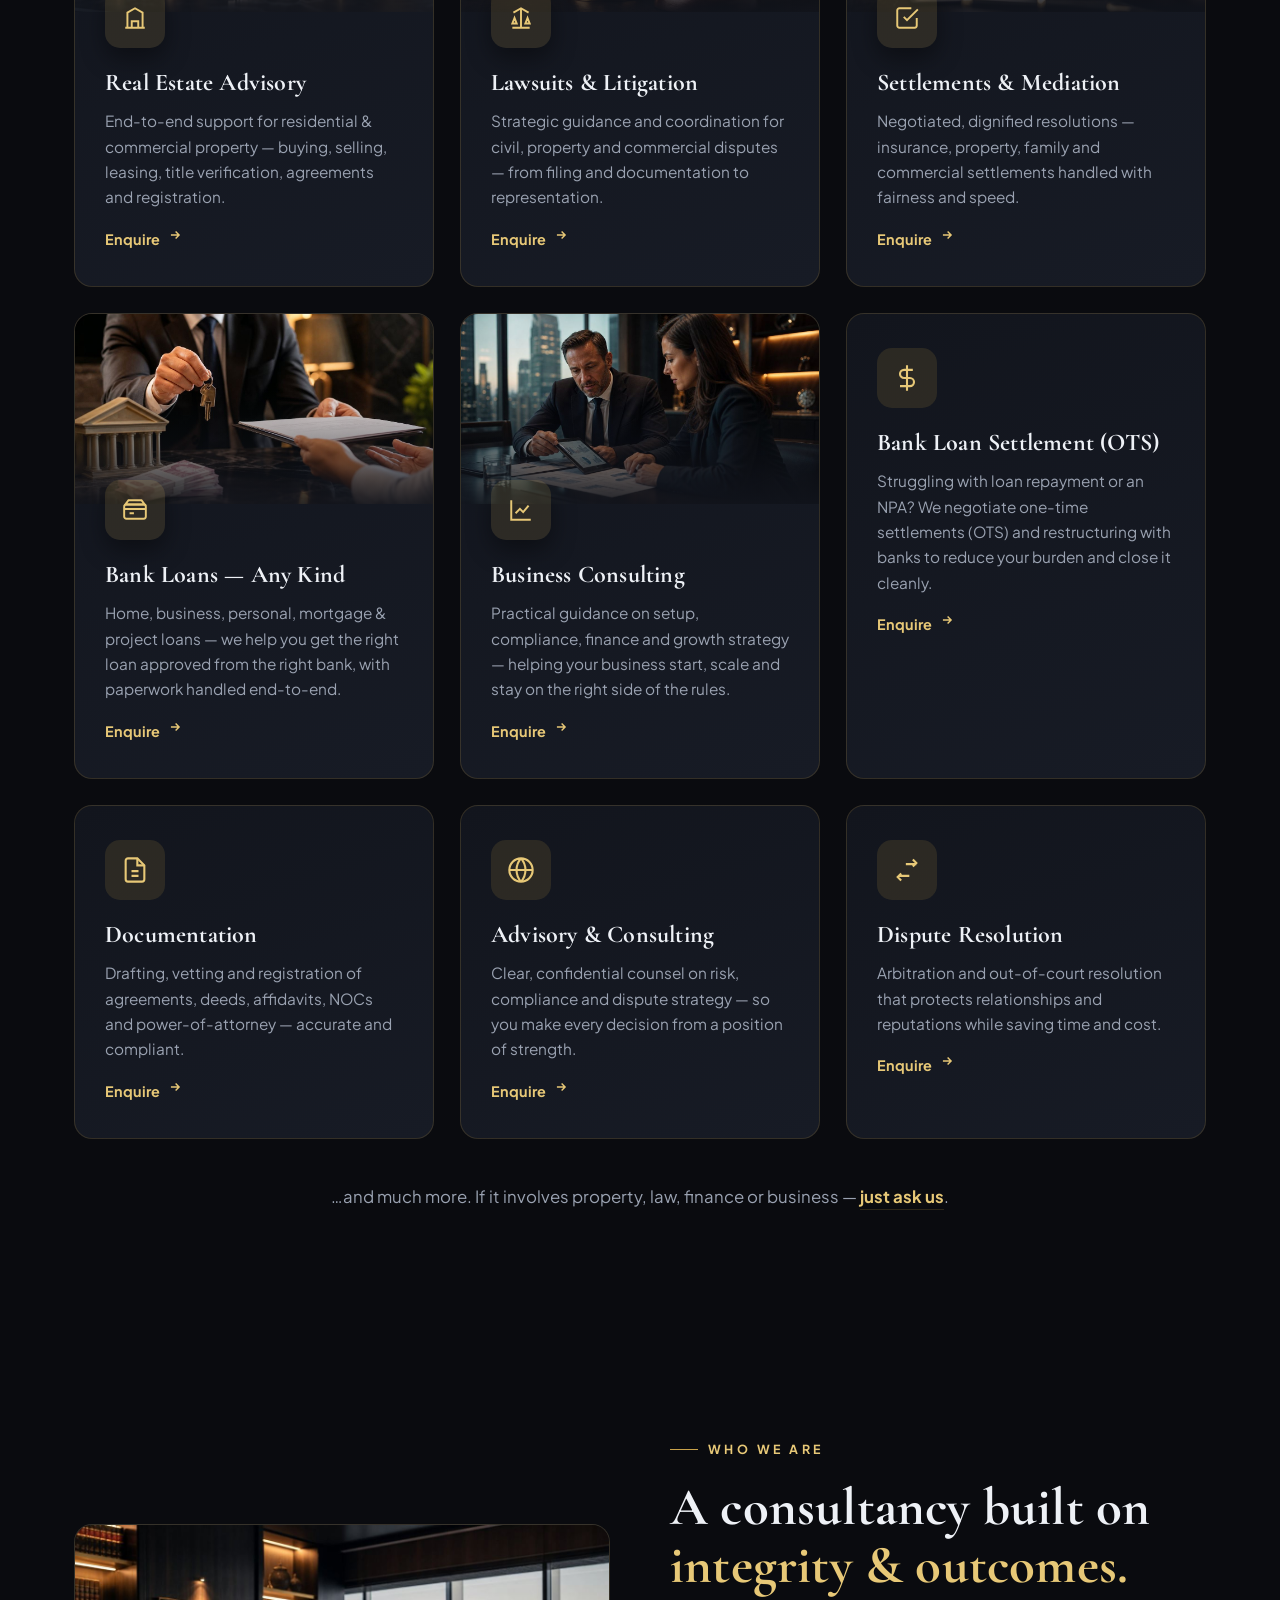
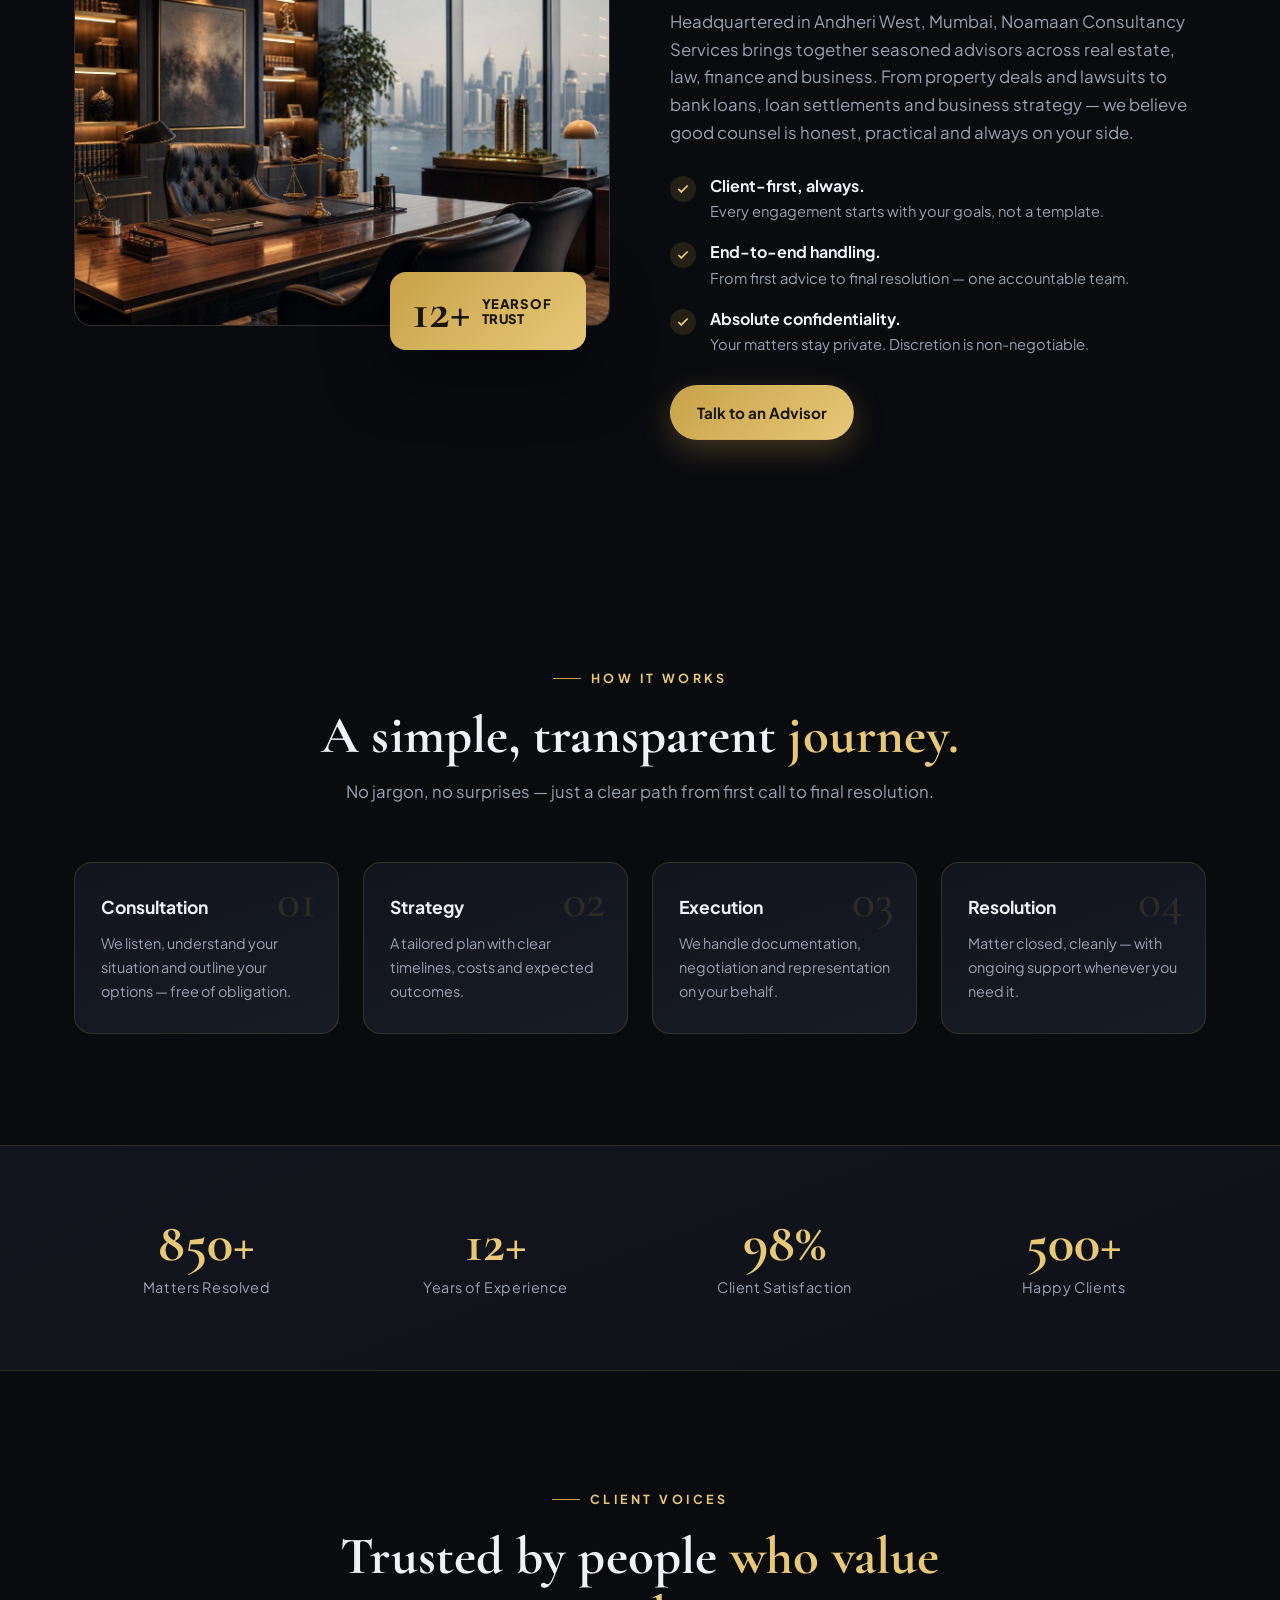
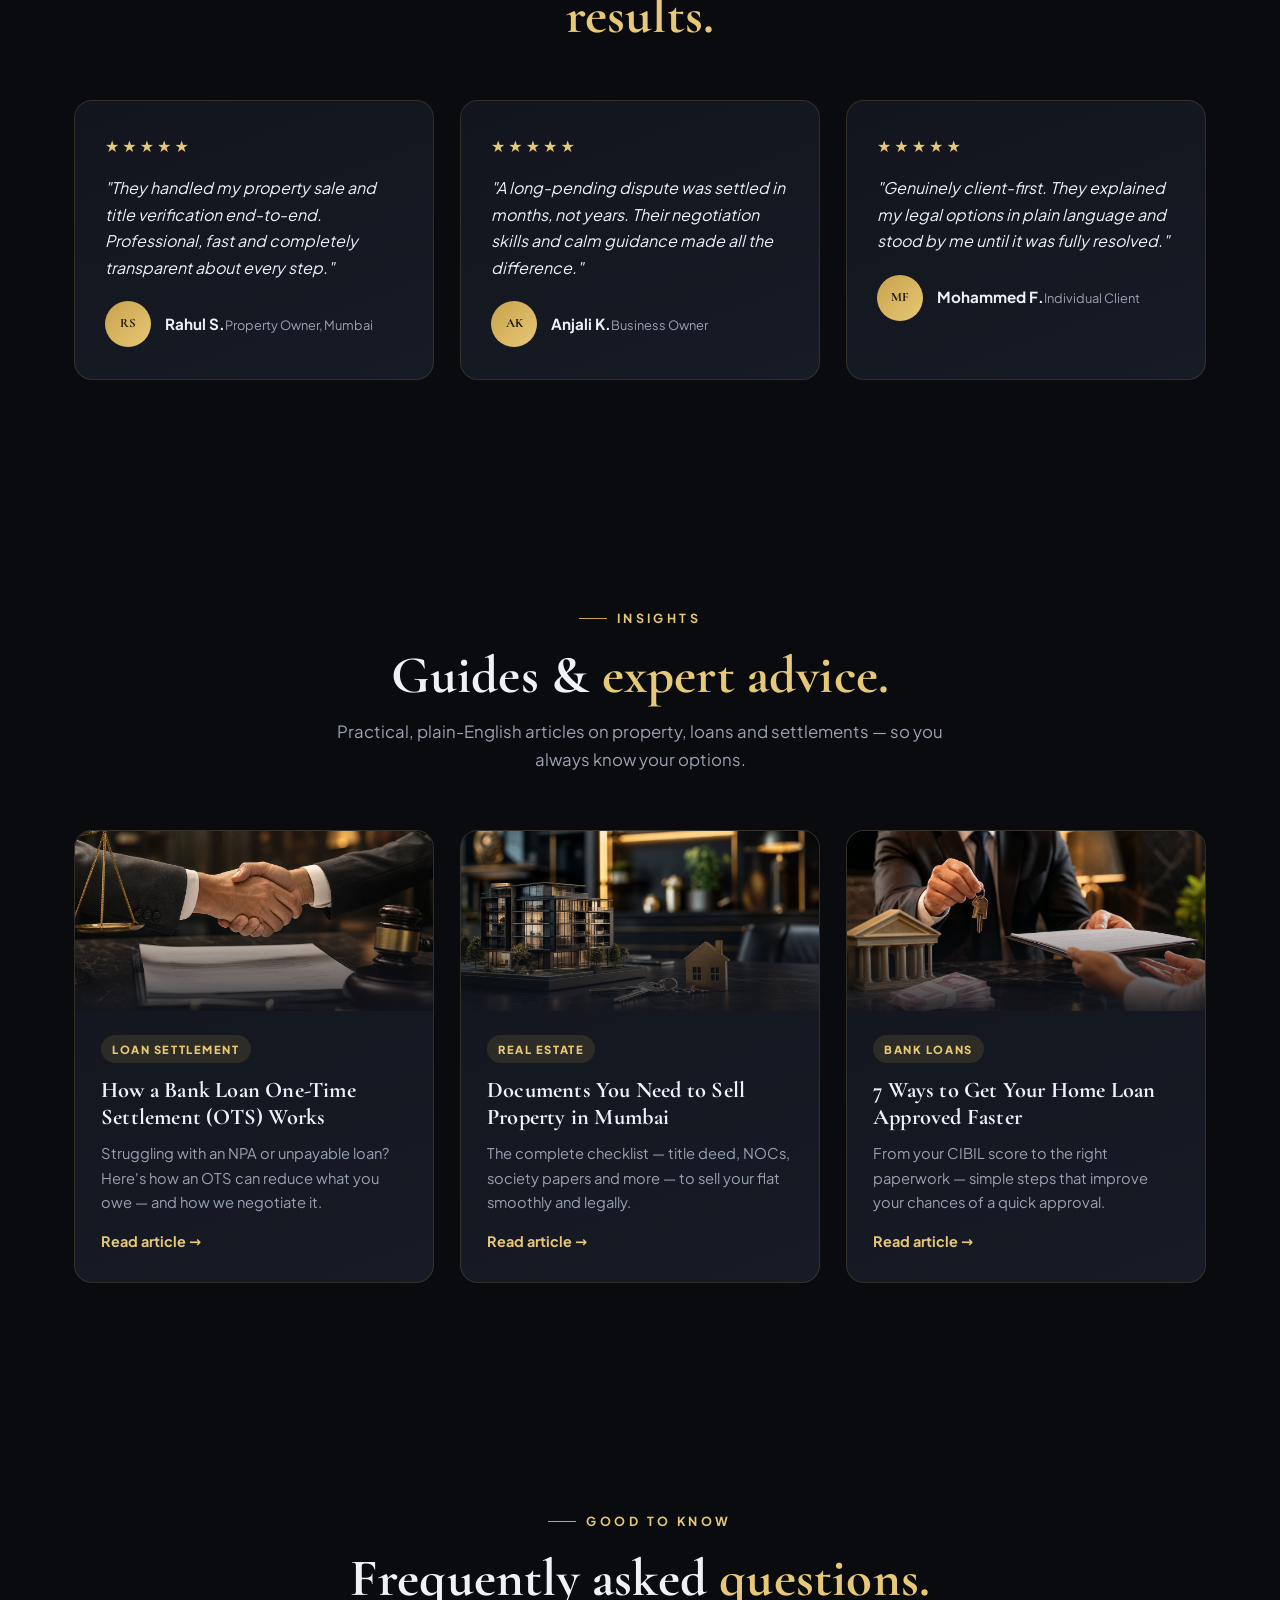
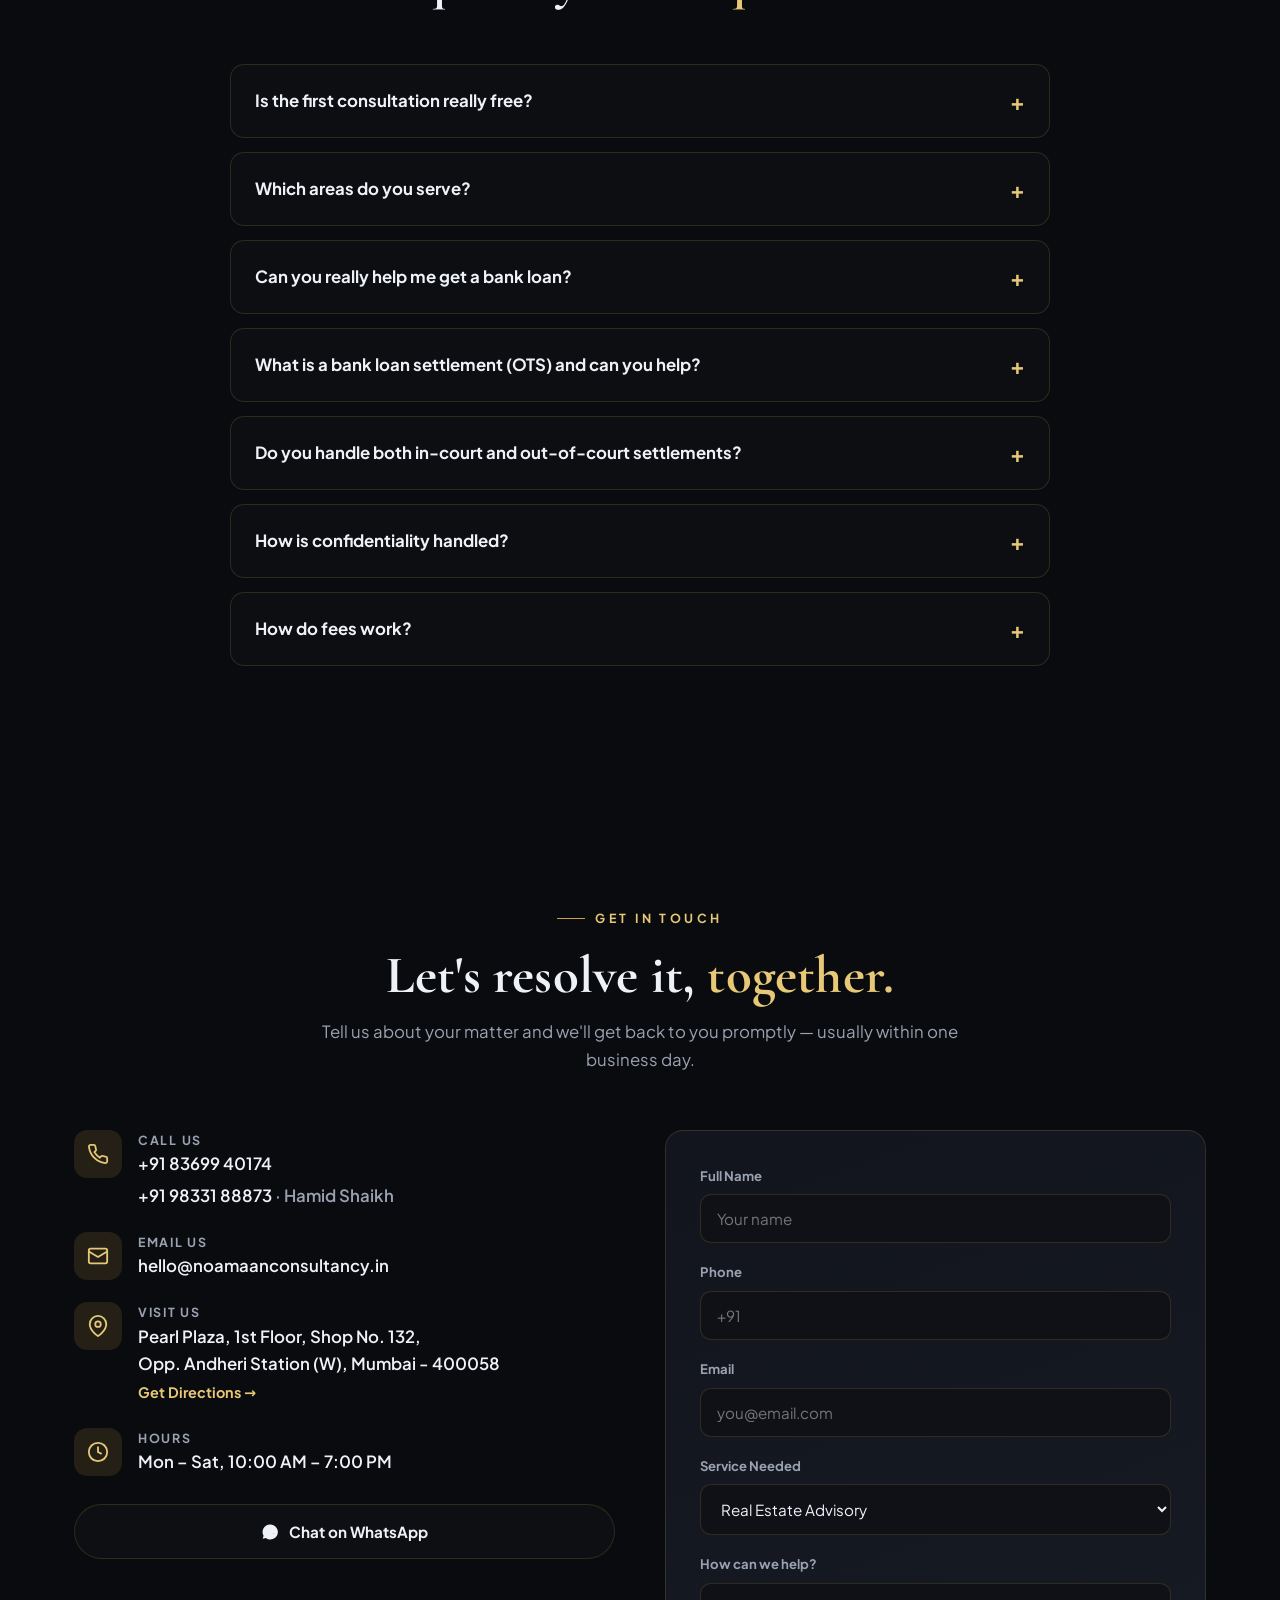
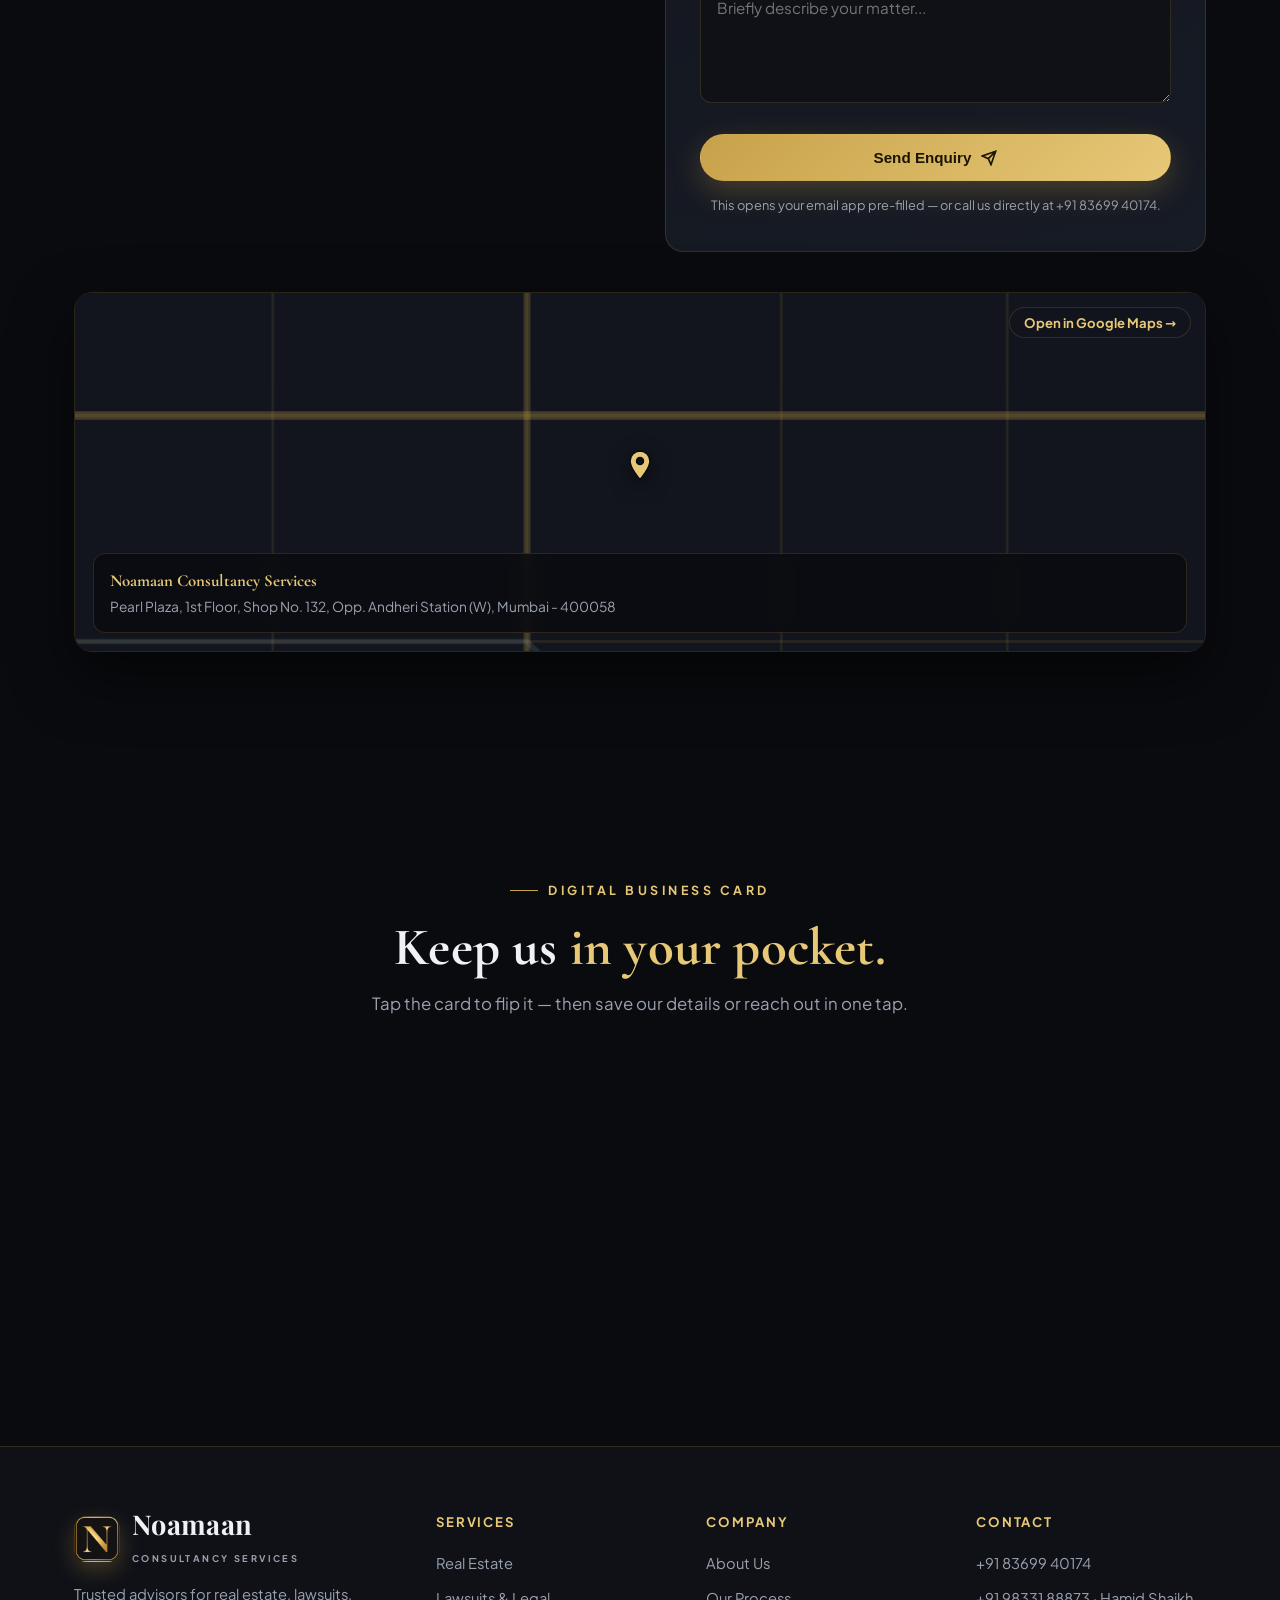
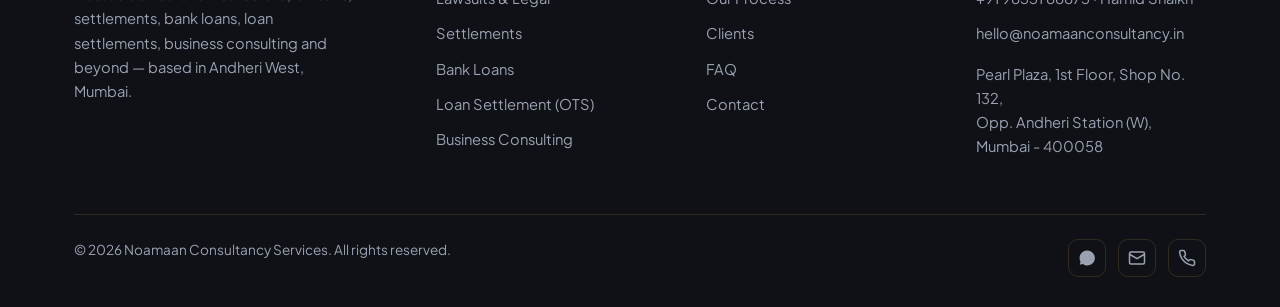
==== commit c1acb375: "Add multi-language (EN/HI/MR), blog/insights section + 3 articles, loading screen, GA4 snippet, comp" ====
--- a/index.html
+++ b/index.html
@@ -3,6 +3,24 @@
 <head>
   <meta charset="UTF-8" />
   <meta name="viewport" content="width=device-width, initial-scale=1.0" />
+
+  <!-- ===================================================================
+       GOOGLE ANALYTICS (GA4)
+       SETUP: 1) Go to https://analytics.google.com  → create a free account
+              2) Admin → Create Property → add a "Web" data stream for
+                 noamaanconsultancy.in
+              3) Copy your Measurement ID (looks like G-XXXXXXXXXX)
+              4) Replace BOTH occurrences of G-XXXXXXXXXX below with it.
+       Until you do, analytics simply stays inactive — nothing breaks.
+       =================================================================== -->
+  <script async src="https://www.googletagmanager.com/gtag/js?id=G-XXXXXXXXXX"></script>
+  <script>
+    window.dataLayer = window.dataLayer || [];
+    function gtag(){dataLayer.push(arguments);}
+    gtag('js', new Date());
+    gtag('config', 'G-XXXXXXXXXX');
+  </script>
+
   <title>Noamaan Consultancy Services | Real Estate, Legal, Bank Loans &amp; Settlements — Andheri West, Mumbai</title>
   <meta name="description" content="Noamaan Consultancy Services — trusted advisors for real estate, lawsuits, settlements, bank loans (home/business/personal), bank loan settlement (OTS), business consulting, documentation & advisory. Andheri West, Mumbai. Call 8369940174." />
   <meta name="keywords" content="real estate consultant Mumbai, legal consultancy Andheri, lawsuit settlement, bank loan agent Mumbai, home loan business loan, bank loan settlement OTS, business consulting Mumbai, property advisory, dispute resolution, Noamaan Consultancy" />
@@ -31,10 +49,11 @@
   <!-- Fonts (self-hosted, no external CDN) -->
   <link rel="preload" href="assets/fonts/plus-jakarta-sans.woff2" as="font" type="font/woff2" crossorigin />
   <link rel="preload" href="assets/fonts/cormorant-garamond.woff2" as="font" type="font/woff2" crossorigin />
+  <link rel="preload" href="assets/fonts/playfair-display.woff2" as="font" type="font/woff2" crossorigin />
   <link rel="stylesheet" href="assets/css/fonts.css" />
 
-  <link rel="icon" type="image/svg+xml" href="data:image/svg+xml,<svg xmlns='http://www.w3.org/2000/svg' viewBox='0 0 100 100'><rect width='100' height='100' rx='22' fill='%23c8a24a'/><text x='50' y='72' font-size='62' font-family='Georgia,serif' font-weight='700' text-anchor='middle' fill='%231a1500'>N</text></svg>" />
-  <link rel="apple-touch-icon" href="data:image/svg+xml,<svg xmlns='http://www.w3.org/2000/svg' viewBox='0 0 100 100'><rect width='100' height='100' rx='22' fill='%23c8a24a'/><text x='50' y='72' font-size='62' font-family='Georgia,serif' font-weight='700' text-anchor='middle' fill='%231a1500'>N</text></svg>" />
+  <link rel="icon" type="image/png" href="assets/img/logo-n.png" />
+  <link rel="apple-touch-icon" href="assets/img/logo-n.png" />
   <link rel="stylesheet" href="assets/css/style.css" />
 
   <!-- Structured data -->
@@ -47,7 +66,7 @@
     "url":"https://noamaanconsultancy.in",
     "telephone":"+91-8369940174",
     "email":"hello@noamaanconsultancy.in",
-    "address":{"@type":"PostalAddress","addressLocality":"Andheri West","addressRegion":"Maharashtra","addressCountry":"IN"},
+    "address":{"@type":"PostalAddress","streetAddress":"Pearl Plaza, 1st Floor, Shop No. 132, Opp. Andheri Station (W)","addressLocality":"Andheri West, Mumbai","addressRegion":"Maharashtra","postalCode":"400058","addressCountry":"IN"},
     "areaServed":"Mumbai Metropolitan Region",
     "priceRange":"$$",
     "description":"Consultancy for real estate, lawsuits, settlements, bank loans, bank loan settlement (OTS), business consulting, documentation and advisory in Mumbai.",
@@ -63,6 +82,16 @@
   </script>
 </head>
 <body>
+  <!-- ============ LOADING SCREEN ============ -->
+  <div id="loader" class="loader">
+    <div class="loader-inner">
+      <div class="loader-mark">N</div>
+      <div class="loader-name">Noamaan</div>
+      <div class="loader-sub">Consultancy Services</div>
+      <div class="loader-bar"><span></span></div>
+    </div>
+  </div>
+
   <canvas id="bg-canvas"></canvas>
 
   <!-- ============ NAV ============ -->
@@ -70,15 +99,22 @@
     <div class="nav-inner">
       <a href="#home" class="brand">
         <span class="mark">N</span>
-        <span>Noamaan<small>Consultancy Services</small></span>
+        <span><span class="logo-name">Noamaan</span><small>Consultancy Services</small></span>
       </a>
       <nav class="nav-links">
-        <a href="#services">Services</a>
-        <a href="#about">About</a>
-        <a href="#process">Process</a>
-        <a href="#testimonials">Clients</a>
-        <a href="#faq">FAQ</a>
-        <a href="#contact" class="btn btn-gold nav-cta">Get Consultation</a>
+        <a href="#services" data-i18n="nav_services">Services</a>
+        <a href="#about" data-i18n="nav_about">About</a>
+        <a href="#process" data-i18n="nav_process">Process</a>
+        <a href="#testimonials" data-i18n="nav_clients">Clients</a>
+        <a href="#insights" data-i18n="nav_insights">Insights</a>
+        <a href="#card" data-i18n="nav_card">Card</a>
+        <a href="#faq" data-i18n="nav_faq">FAQ</a>
+        <a href="#contact" class="btn btn-gold nav-cta" data-i18n="nav_cta">Get Consultation</a>
+        <div class="lang-switch" role="group" aria-label="Language">
+          <button data-lang="en" class="active">EN</button>
+          <button data-lang="hi">हिं</button>
+          <button data-lang="mr">मरा</button>
+        </div>
       </nav>
       <button class="hamburger" aria-label="Menu"><span></span><span></span><span></span></button>
     </div>
@@ -90,26 +126,26 @@
   <section class="hero" id="home">
     <div class="container hero-grid">
       <div class="hero-copy">
-        <span class="eyebrow reveal">Real Estate · Legal · Loans · Settlements — Mumbai</span>
-        <h1 class="reveal d1">
+        <span class="eyebrow reveal" data-i18n="hero_eyebrow">Real Estate · Legal · Loans · Settlements — Mumbai</span>
+        <h1 class="reveal d1" data-i18n-html="hero_title">
           <span class="line">Property, Legal &amp;</span>
           <span class="line">Settlement <span class="gold">Experts.</span></span>
         </h1>
-        <p class="lead reveal d2">
+        <p class="lead reveal d2" data-i18n="hero_lead">
           From property and lawsuits to bank loans, loan settlements and business
           consulting — Noamaan Consultancy Services is your single trusted partner
           for almost everything, right here in Andheri West, Mumbai.
         </p>
         <div class="hero-cta reveal d2">
-          <a href="#contact" class="btn btn-gold">Book a Free Consultation
+          <a href="#contact" class="btn btn-gold" data-i18n="hero_cta1">Book a Free Consultation
             <svg width="16" height="16" viewBox="0 0 24 24" fill="none" stroke="currentColor" stroke-width="2.5"><path d="M5 12h14M13 6l6 6-6 6"/></svg>
           </a>
-          <a href="#services" class="btn btn-ghost">See What We Do</a>
+          <a href="#services" class="btn btn-ghost" data-i18n="hero_cta2">See What We Do</a>
         </div>
         <div class="hero-stats reveal d3">
-          <div class="stat"><b><span data-count="12" data-suffix="+">12+</span></b><span>Years Experience</span></div>
-          <div class="stat"><b><span data-count="850" data-suffix="+">850+</span></b><span>Matters Resolved</span></div>
-          <div class="stat"><b><span data-count="98" data-suffix="%">98%</span></b><span>Client Satisfaction</span></div>
+          <div class="stat"><b><span data-count="12" data-suffix="+">12+</span></b><span data-i18n="stat_years">Years Experience</span></div>
+          <div class="stat"><b><span data-count="850" data-suffix="+">850+</span></b><span data-i18n="stat_matters">Matters Resolved</span></div>
+          <div class="stat"><b><span data-count="98" data-suffix="%">98%</span></b><span data-i18n="stat_satisfaction">Client Satisfaction</span></div>
         </div>
       </div>
 
@@ -141,8 +177,8 @@
   <section id="services">
     <div class="container">
       <div class="center" style="max-width:680px">
-        <span class="eyebrow reveal">What We Do</span>
-        <h2 class="section-title reveal d1">Everything you need, <span class="gold">under one roof.</span></h2>
+        <span class="eyebrow reveal" data-i18n="svc_eyebrow">What We Do</span>
+        <h2 class="section-title reveal d1" data-i18n-html="svc_title">Everything you need, <span class="gold">under one roof.</span></h2>
         <p class="section-sub center reveal d2">Property, courtroom, bank or negotiating table — from real estate and lawsuits to bank loans, loan settlements and business consulting, we're the one partner who handles almost everything.</p>
       </div>
 
@@ -235,12 +271,12 @@
     <div class="container about-grid">
       <div class="about-visual reveal">
         <div class="frame" data-tilt>
-          <img src="assets/img/about.jpg" alt="Noamaan Consultancy Services office in Andheri West, Mumbai" loading="lazy" style="width:100%;height:100%;object-fit:cover" />
+          <img src="assets/img/about.jpg" width="1536" height="1024" alt="Noamaan Consultancy Services office in Andheri West, Mumbai" style="width:100%;height:100%;object-fit:cover;display:block" />
         </div>
         <div class="about-badge"><b><span data-count="12" data-suffix="+">12+</span></b><span>Years of Trust</span></div>
       </div>
       <div class="about-copy">
-        <span class="eyebrow reveal">Who We Are</span>
+        <span class="eyebrow reveal" data-i18n="about_eyebrow">Who We Are</span>
         <h2 class="section-title reveal d1">A consultancy built on <span class="gold">integrity &amp; outcomes.</span></h2>
         <p class="section-sub reveal d2">Headquartered in Andheri West, Mumbai, Noamaan Consultancy Services brings together seasoned advisors across real estate, law, finance and business. From property deals and lawsuits to bank loans, loan settlements and business strategy — we believe good counsel is honest, practical and always on your side.</p>
         <ul class="about-list">
@@ -257,7 +293,7 @@
   <section id="process">
     <div class="container">
       <div class="center" style="max-width:680px">
-        <span class="eyebrow reveal">How It Works</span>
+        <span class="eyebrow reveal" data-i18n="proc_eyebrow">How It Works</span>
         <h2 class="section-title reveal d1">A simple, transparent <span class="gold">journey.</span></h2>
         <p class="section-sub center reveal d2">No jargon, no surprises — just a clear path from first call to final resolution.</p>
       </div>
@@ -309,6 +345,46 @@
     </div>
   </section>
 
+  <!-- ============ BLOG / INSIGHTS ============ -->
+  <section id="insights">
+    <div class="container">
+      <div class="center" style="max-width:680px">
+        <span class="eyebrow reveal" data-i18n="ins_eyebrow">Insights</span>
+        <h2 class="section-title reveal d1">Guides &amp; <span class="gold">expert advice.</span></h2>
+        <p class="section-sub center reveal d2">Practical, plain-English articles on property, loans and settlements — so you always know your options.</p>
+      </div>
+      <div class="blog-grid">
+        <a href="blog/one-time-settlement.html" class="blog-card reveal" data-tilt>
+          <div class="blog-img"><img src="assets/img/svc-settlement.jpg" alt="Bank loan one-time settlement guide" loading="lazy" /></div>
+          <div class="blog-body">
+            <span class="blog-tag">Loan Settlement</span>
+            <h3>How a Bank Loan One-Time Settlement (OTS) Works</h3>
+            <p>Struggling with an NPA or unpayable loan? Here's how an OTS can reduce what you owe — and how we negotiate it.</p>
+            <span class="blog-read">Read article →</span>
+          </div>
+        </a>
+        <a href="blog/sell-property-mumbai.html" class="blog-card reveal d1" data-tilt>
+          <div class="blog-img"><img src="assets/img/svc-realestate.jpg" alt="Documents to sell property in Mumbai" loading="lazy" /></div>
+          <div class="blog-body">
+            <span class="blog-tag">Real Estate</span>
+            <h3>Documents You Need to Sell Property in Mumbai</h3>
+            <p>The complete checklist — title deed, NOCs, society papers and more — to sell your flat smoothly and legally.</p>
+            <span class="blog-read">Read article →</span>
+          </div>
+        </a>
+        <a href="blog/get-home-loan-approved.html" class="blog-card reveal d2" data-tilt>
+          <div class="blog-img"><img src="assets/img/svc-loans.jpg" alt="How to get a home loan approved" loading="lazy" /></div>
+          <div class="blog-body">
+            <span class="blog-tag">Bank Loans</span>
+            <h3>7 Ways to Get Your Home Loan Approved Faster</h3>
+            <p>From your CIBIL score to the right paperwork — simple steps that improve your chances of a quick approval.</p>
+            <span class="blog-read">Read article →</span>
+          </div>
+        </a>
+      </div>
+    </div>
+  </section>
+
   <!-- ============ FAQ ============ -->
   <section id="faq">
     <div class="container">
@@ -332,8 +408,8 @@
   <section id="contact">
     <div class="container">
       <div class="center" style="max-width:680px;margin-bottom:56px">
-        <span class="eyebrow reveal">Get in Touch</span>
-        <h2 class="section-title reveal d1">Let's resolve it, <span class="gold">together.</span></h2>
+        <span class="eyebrow reveal" data-i18n="contact_eyebrow">Get in Touch</span>
+        <h2 class="section-title reveal d1" data-i18n-html="contact_title">Let's resolve it, <span class="gold">together.</span></h2>
         <p class="section-sub center reveal d2">Tell us about your matter and we'll get back to you promptly — usually within one business day.</p>
       </div>
 
@@ -352,7 +428,7 @@
           </div>
           <div class="info-row">
             <div class="ic"><svg width="22" height="22" viewBox="0 0 24 24" fill="none" stroke="currentColor" stroke-width="2"><path d="M21 10c0 7-9 13-9 13s-9-6-9-13a9 9 0 0 1 18 0z"/><circle cx="12" cy="10" r="3"/></svg></div>
-            <div><div class="lbl">Visit Us</div><p>Andheri West, Mumbai, Maharashtra<br><span style="color:var(--muted);font-size:.85rem">(Full address available on request)</span></p></div>
+            <div><div class="lbl">Visit Us</div><p>Pearl Plaza, 1st Floor, Shop No. 132,<br>Opp. Andheri Station (W), Mumbai&nbsp;-&nbsp;400058<br><a href="https://maps.google.com/?q=Pearl+Plaza+Opp+Andheri+Station+West+Mumbai+400058" target="_blank" rel="noopener" style="color:var(--gold-2);font-weight:700;font-size:.9rem">Get Directions →</a></p></div>
           </div>
           <div class="info-row">
             <div class="ic"><svg width="22" height="22" viewBox="0 0 24 24" fill="none" stroke="currentColor" stroke-width="2"><circle cx="12" cy="12" r="10"/><path d="M12 6v6l4 2"/></svg></div>
@@ -389,6 +465,95 @@
           <p class="form-note">This opens your email app pre-filled — or call us directly at +91 83699 40174.</p>
         </form>
       </div>
+
+      <div class="map-wrap reveal d2">
+        <!-- Always-visible styled location card (no network needed) -->
+        <a class="map-static" href="https://www.google.com/maps/search/?api=1&query=Pearl+Plaza+Opp+Andheri+Station+West+Mumbai+400058" target="_blank" rel="noopener" aria-label="Open Noamaan Consultancy Services location in Google Maps">
+          <svg class="map-static-bg" viewBox="0 0 400 300" preserveAspectRatio="xMidYMid slice" aria-hidden="true">
+            <rect width="400" height="300" fill="#12151d"/>
+            <g stroke="rgba(200,162,74,.10)" stroke-width="1">
+              <path d="M0 60 H400 M0 130 H400 M0 210 H400 M0 265 H400"/>
+              <path d="M70 0 V300 M160 0 V300 M250 0 V300 M330 0 V300"/>
+            </g>
+            <path d="M0 130 H400" stroke="rgba(200,162,74,.28)" stroke-width="3"/>
+            <path d="M160 0 V300" stroke="rgba(200,162,74,.22)" stroke-width="2.5"/>
+            <path d="M0 210 L160 210 L250 300" fill="none" stroke="rgba(120,140,170,.18)" stroke-width="2"/>
+          </svg>
+          <div class="map-static-pin">
+            <svg viewBox="0 0 24 24" width="34" height="34" fill="#e7c877" stroke="#0a0b0f" stroke-width="1"><path d="M12 2C8.13 2 5 5.13 5 9c0 5.25 7 13 7 13s7-7.75 7-13c0-3.87-3.13-7-7-7zm0 9.5A2.5 2.5 0 1 1 12 6.5a2.5 2.5 0 0 1 0 5z"/></svg>
+          </div>
+          <div class="map-static-info">
+            <strong>Noamaan Consultancy Services</strong>
+            Pearl Plaza, 1st Floor, Shop No. 132, Opp. Andheri Station (W), Mumbai - 400058
+          </div>
+        </a>
+        <!-- Real interactive map: fades in ONLY when it actually loads (hidden in no-network preview) -->
+        <iframe class="map-frame"
+          title="Noamaan Consultancy Services location — Pearl Plaza, Opp. Andheri Station (W), Mumbai"
+          src="https://www.openstreetmap.org/export/embed.html?bbox=72.8398%2C19.1150%2C72.8530%2C19.1245&layer=mapnik&marker=19.1197%2C72.8464"
+          loading="lazy" referrerpolicy="no-referrer-when-downgrade"
+          onload="this.classList.add('loaded')"></iframe>
+        <a class="map-fallback" href="https://www.google.com/maps/search/?api=1&query=Pearl+Plaza+Opp+Andheri+Station+West+Mumbai+400058" target="_blank" rel="noopener">Open in Google Maps →</a>
+      </div>
+    </div>
+  </section>
+
+  <!-- ============ BUSINESS CARD ============ -->
+  <section id="card">
+    <div class="container">
+      <div class="center" style="max-width:680px;margin-bottom:48px">
+        <span class="eyebrow reveal">Digital Business Card</span>
+        <h2 class="section-title reveal d1">Keep us <span class="gold">in your pocket.</span></h2>
+        <p class="section-sub center reveal d2">Tap the card to flip it — then save our details or reach out in one tap.</p>
+      </div>
+
+      <div class="bizcard-wrap reveal d1">
+        <div class="bizcard" id="bizcard" tabindex="0" role="button" aria-label="Flip business card">
+          <!-- FRONT -->
+          <div class="bizcard-face bizcard-front">
+            <div class="bc-top">
+              <span class="mark">N</span>
+              <span class="bc-flip-hint">Tap to flip ⟲</span>
+            </div>
+            <div class="bc-mid">
+              <h3 class="logo-name bc-name">Noamaan</h3>
+              <p class="bc-sub">Consultancy Services</p>
+            </div>
+            <div class="bc-bottom">
+              <span>Real Estate</span><i></i><span>Legal</span><i></i><span>Loans</span><i></i><span>Settlements</span>
+            </div>
+          </div>
+          <!-- BACK -->
+          <div class="bizcard-face bizcard-back">
+            <div class="bc-back-head">
+              <h3 class="logo-name">Noamaan</h3>
+              <p class="bc-sub">Consultancy Services · Opp. Andheri Station (W)</p>
+            </div>
+            <div class="bc-rows">
+              <a href="tel:+918369940174" class="bc-row">
+                <span class="bc-ic"><svg width="17" height="17" viewBox="0 0 24 24" fill="none" stroke="currentColor" stroke-width="2"><path d="M22 16.92v3a2 2 0 0 1-2.18 2 19.79 19.79 0 0 1-8.63-3.07 19.5 19.5 0 0 1-6-6 19.79 19.79 0 0 1-3.07-8.67A2 2 0 0 1 4.11 2h3a2 2 0 0 1 2 1.72c.13.96.36 1.9.7 2.81a2 2 0 0 1-.45 2.11L8.09 9.91a16 16 0 0 0 6 6l1.27-1.27a2 2 0 0 1 2.11-.45c.9.34 1.85.57 2.81.7A2 2 0 0 1 22 16.92z"/></svg></span>
+                <span><b>+91 83699 40174</b><small>Call us</small></span>
+              </a>
+              <a href="tel:+919833188873" class="bc-row">
+                <span class="bc-ic"><svg width="17" height="17" viewBox="0 0 24 24" fill="none" stroke="currentColor" stroke-width="2"><path d="M22 16.92v3a2 2 0 0 1-2.18 2 19.79 19.79 0 0 1-8.63-3.07 19.5 19.5 0 0 1-6-6 19.79 19.79 0 0 1-3.07-8.67A2 2 0 0 1 4.11 2h3a2 2 0 0 1 2 1.72c.13.96.36 1.9.7 2.81a2 2 0 0 1-.45 2.11L8.09 9.91a16 16 0 0 0 6 6l1.27-1.27a2 2 0 0 1 2.11-.45c.9.34 1.85.57 2.81.7A2 2 0 0 1 22 16.92z"/></svg></span>
+                <span><b>+91 98331 88873</b><small>Hamid Shaikh</small></span>
+              </a>
+              <a href="mailto:hello@noamaanconsultancy.in" class="bc-row">
+                <span class="bc-ic"><svg width="17" height="17" viewBox="0 0 24 24" fill="none" stroke="currentColor" stroke-width="2"><rect x="2" y="4" width="20" height="16" rx="2"/><path d="m22 7-10 6L2 7"/></svg></span>
+                <span><b>hello@noamaanconsultancy.in</b><small>Email</small></span>
+              </a>
+              <a href="https://noamaanconsultancy.in" class="bc-row">
+                <span class="bc-ic"><svg width="17" height="17" viewBox="0 0 24 24" fill="none" stroke="currentColor" stroke-width="2"><circle cx="12" cy="12" r="10"/><path d="M2 12h20M12 2a15 15 0 0 1 0 20M12 2a15 15 0 0 0 0 20"/></svg></span>
+                <span><b>noamaanconsultancy.in</b><small>Website</small></span>
+              </a>
+            </div>
+            <div class="bc-actions">
+              <a href="https://wa.me/918369940174" class="btn btn-gold" onclick="event.stopPropagation()">WhatsApp</a>
+              <a href="#card" class="btn btn-ghost" id="bc-save" onclick="event.stopPropagation()">Save Contact</a>
+            </div>
+          </div>
+        </div>
+      </div>
     </div>
   </section>
 
@@ -397,7 +562,7 @@
     <div class="container">
       <div class="foot-grid">
         <div>
-          <a href="#home" class="brand"><span class="mark">N</span><span>Noamaan<small>Consultancy Services</small></span></a>
+          <a href="#home" class="brand"><span class="mark">N</span><span><span class="logo-name">Noamaan</span><small>Consultancy Services</small></span></a>
           <p>Trusted advisors for real estate, lawsuits, settlements, bank loans, loan settlements, business consulting and beyond — based in Andheri West, Mumbai.</p>
         </div>
         <div class="foot-col">
@@ -422,7 +587,7 @@
           <a href="tel:+918369940174">+91 83699 40174</a>
           <a href="tel:+919833188873">+91 98331 88873 · Hamid Shaikh</a>
           <a href="mailto:hello@noamaanconsultancy.in">hello@noamaanconsultancy.in</a>
-          <p class="f">Andheri West, Mumbai,<br>Maharashtra, India</p>
+          <p class="f">Pearl Plaza, 1st Floor, Shop No. 132,<br>Opp. Andheri Station (W),<br>Mumbai - 400058</p>
         </div>
       </div>
       <div class="foot-bottom">
@@ -445,5 +610,6 @@
   <script src="assets/js/three.min.js"></script>
   <script src="assets/js/vanilla-tilt.min.js"></script>
   <script src="assets/js/main.js"></script>
+  <script src="assets/js/i18n.js"></script>
 </body>
 </html>
--- a/assets/css/fonts.css
+++ b/assets/css/fonts.css
@@ -1,5 +1,5 @@
 /* Self-hosted fonts (Latin) — load reliably without external CDN.
-   Both are variable fonts: a single file covers the full weight range. */
+   Variable fonts: a single file covers the full weight range. */
 
 @font-face{
   font-family:'Plus Jakarta Sans';
@@ -15,3 +15,12 @@
   font-display:swap;
   src:url('../fonts/cormorant-garamond.woff2') format('woff2');
 }
+
+/* Playfair Display — luxury high-contrast serif used for the "Noamaan" wordmark */
+@font-face{
+  font-family:'Playfair Display';
+  font-style:normal;
+  font-weight:600 700;
+  font-display:swap;
+  src:url('../fonts/playfair-display.woff2') format('woff2');
+}
--- a/assets/css/style.css
+++ b/assets/css/style.css
@@ -18,6 +18,8 @@
   --maxw:1180px;
   --font:'Plus Jakarta Sans','Segoe UI',system-ui,-apple-system,sans-serif;
   --serif:'Cormorant Garamond',Georgia,'Times New Roman',serif;
+  /* Elegant serif wordmark for the "Noamaan" logo */
+  --logo:'Playfair Display',Georgia,'Times New Roman',serif;
 }
 
 *{margin:0;padding:0;box-sizing:border-box}
@@ -34,6 +36,28 @@
 img{max-width:100%;display:block}
 ul{list-style:none}
 
+/* ---------- Loading screen ---------- */
+.loader{
+  position:fixed;inset:0;z-index:9999;display:grid;place-items:center;
+  background:radial-gradient(800px 500px at 50% 30%, #14171f, #0a0b0f 70%);
+  transition:opacity .6s ease, visibility .6s ease;
+}
+.loader.hide{opacity:0;visibility:hidden;pointer-events:none}
+.loader-inner{text-align:center;animation:loaderfade .8s ease}
+.loader-mark{
+  width:82px;height:82px;margin:0 auto 22px;border-radius:18px;
+  background-image:url('../img/logo-n.png');background-size:cover;background-position:center;
+  border:1px solid rgba(200,162,74,.35);box-shadow:0 12px 34px rgba(200,162,74,.3);
+  font-size:0;color:transparent;animation:loaderpulse 1.6s ease-in-out infinite;
+}
+.loader-name{font-family:'Playfair Display',Georgia,serif;font-size:2.4rem;font-weight:700;color:#e7c877;line-height:1}
+.loader-sub{font-family:'Plus Jakarta Sans',sans-serif;font-size:.62rem;letter-spacing:.34em;text-transform:uppercase;color:#9aa2b1;font-weight:700;margin-top:8px}
+.loader-bar{width:160px;height:3px;border-radius:3px;background:rgba(200,162,74,.15);margin:26px auto 0;overflow:hidden}
+.loader-bar span{display:block;height:100%;width:40%;border-radius:3px;background:linear-gradient(90deg,#c8a24a,#e7c877);animation:loaderbar 1.2s ease-in-out infinite}
+@keyframes loaderbar{0%{transform:translateX(-120%)}100%{transform:translateX(320%)}}
+@keyframes loaderpulse{0%,100%{transform:scale(1)}50%{transform:scale(1.06)}}
+@keyframes loaderfade{from{opacity:0;transform:translateY(10px)}to{opacity:1;transform:none}}
+
 /* WebGL canvas background */
 #bg-canvas{
   position:fixed;inset:0;z-index:0;
@@ -86,17 +110,26 @@
 .nav.scrolled{background:rgba(10,11,15,.82);backdrop-filter:blur(14px);border-bottom:1px solid var(--line)}
 .brand{display:flex;align-items:center;gap:12px;font-family:var(--serif);font-size:1.35rem;font-weight:600}
 .brand .mark{
-  width:40px;height:40px;border-radius:11px;display:grid;place-items:center;
-  background:linear-gradient(135deg,var(--gold),var(--gold-2));color:#1a1500;
-  font-family:var(--serif);font-weight:700;font-size:1.25rem;box-shadow:0 8px 22px rgba(200,162,74,.35);
-}
-.brand small{display:block;font-family:var(--font);font-size:.62rem;letter-spacing:.24em;text-transform:uppercase;color:var(--muted);font-weight:700}
+  width:46px;height:46px;border-radius:12px;flex-shrink:0;
+  background-image:url('../img/logo-n.png');background-size:cover;background-position:center;
+  box-shadow:0 8px 22px rgba(200,162,74,.28);border:1px solid var(--line);
+  font-size:0;color:transparent;
+}
+.brand .logo-name{
+  font-family:var(--logo);font-weight:700;font-size:1.7rem;line-height:1;letter-spacing:.3px;
+  color:var(--text);
+}
+.brand small{display:block;font-family:var(--font);font-size:.58rem;letter-spacing:.26em;text-transform:uppercase;color:var(--muted);font-weight:700;margin-top:4px}
 .nav-links{display:flex;align-items:center;gap:30px}
 .nav-links a{font-size:.92rem;color:var(--muted);font-weight:600;transition:.25s;position:relative}
 .nav-links a::after{content:"";position:absolute;left:0;bottom:-6px;width:0;height:2px;background:var(--gold);transition:.3s}
 .nav-links a:hover{color:var(--text)}
 .nav-links a:hover::after{width:100%}
 .nav-cta{padding:11px 22px}
+.lang-switch{display:inline-flex;gap:2px;margin-left:14px;padding:3px;border:1px solid rgba(201,162,77,.28);border-radius:999px;background:rgba(255,255,255,.03)}
+.lang-switch button{border:0;background:transparent;color:var(--muted,#b8b0a0);font:600 12px/1 'Plus Jakarta Sans',sans-serif;letter-spacing:.02em;padding:6px 11px;border-radius:999px;cursor:pointer;transition:all .2s ease}
+.lang-switch button:hover{color:#f3ead4}
+.lang-switch button.active{background:linear-gradient(135deg,#e6c877,#c9a24d);color:#1a1408}
 .hamburger{display:none;flex-direction:column;gap:5px;cursor:pointer;background:none;border:0;padding:8px}
 .hamburger span{width:26px;height:2px;background:var(--text);transition:.3s}
 
@@ -112,7 +145,8 @@
 .hero-stats .stat:first-child{padding-left:0}
 .hero-stats .stat:not(:last-child)::after{content:"";position:absolute;right:0;top:50%;transform:translateY(-50%);width:1px;height:38px;background:var(--line)}
 .hero-stats .stat b{font-family:var(--serif);font-size:2.4rem;font-weight:700;color:var(--gold-2);display:block;line-height:1;margin-bottom:4px}
-.hero-stats .stat span{font-size:.8rem;color:var(--muted);letter-spacing:.04em;font-weight:600}
+.hero-stats .stat b span{font-size:inherit;font-weight:inherit;color:inherit}
+.hero-stats .stat > span{font-size:.8rem;color:var(--muted);letter-spacing:.04em;font-weight:600}
 .hero-visual{position:relative}
 .hero-photo{
   position:relative;border-radius:22px;overflow:hidden;
@@ -195,8 +229,9 @@
   background:linear-gradient(135deg,var(--gold),var(--gold-2));
   color:#1a1500;border-radius:16px;padding:16px 22px;box-shadow:var(--shadow);text-align:left;z-index:3;
 }
-.about-badge b{font-family:var(--serif);font-size:2.3rem;font-weight:700;display:block;line-height:1}
-.about-badge span{font-size:.8rem;font-weight:700;letter-spacing:.02em;line-height:1.2;max-width:90px}
+.about-badge b{font-family:var(--serif);font-size:3.2rem;font-weight:700;display:block;line-height:.9}
+.about-badge b span{font-size:inherit;font-weight:inherit}
+.about-badge > span{font-size:.82rem;font-weight:800;letter-spacing:.03em;line-height:1.15;max-width:82px;text-transform:uppercase}
 .about-list{margin-top:26px;display:grid;gap:16px}
 .about-list li{display:flex;gap:14px;align-items:flex-start}
 .about-list .tick{width:26px;height:26px;border-radius:50%;background:var(--gold-soft);color:var(--gold-2);display:grid;place-items:center;flex-shrink:0;margin-top:3px}
@@ -225,6 +260,20 @@
 .quote .who .av{width:46px;height:46px;border-radius:50%;background:linear-gradient(135deg,var(--gold),var(--gold-2));color:#1a1500;display:grid;place-items:center;font-family:var(--serif);font-weight:700}
 .quote .who b{font-size:.95rem}
 .quote .who span{font-size:.8rem;color:var(--muted)}
+
+/* ---------- Blog / Insights ---------- */
+.blog-grid{display:grid;grid-template-columns:repeat(3,1fr);gap:26px;margin-top:56px}
+.blog-card{display:flex;flex-direction:column;background:linear-gradient(160deg,var(--panel),var(--panel-2));border:1px solid var(--line);border-radius:var(--radius);overflow:hidden;transition:.35s}
+.blog-card:hover{border-color:var(--gold);box-shadow:var(--shadow);transform:translateY(-4px)}
+.blog-img{height:180px;overflow:hidden;position:relative}
+.blog-img img{width:100%;height:100%;object-fit:cover;transition:transform .6s ease}
+.blog-img::after{content:"";position:absolute;inset:0;background:linear-gradient(180deg,transparent 45%,rgba(18,21,29,.85))}
+.blog-card:hover .blog-img img{transform:scale(1.07)}
+.blog-body{padding:24px 26px 28px;display:flex;flex-direction:column;flex:1}
+.blog-tag{align-self:flex-start;font-size:.7rem;letter-spacing:.14em;text-transform:uppercase;font-weight:800;color:var(--gold-2);background:var(--gold-soft);padding:5px 11px;border-radius:30px;margin-bottom:14px}
+.blog-body h3{font-family:var(--serif);font-size:1.4rem;line-height:1.2;margin-bottom:10px}
+.blog-body p{color:var(--muted);font-size:.92rem;flex:1}
+.blog-read{margin-top:16px;color:var(--gold-2);font-weight:700;font-size:.9rem}
 
 /* ---------- FAQ ---------- */
 .faq{max-width:820px;margin:56px auto 0}
@@ -252,6 +301,20 @@
 .field input:focus,.field select:focus,.field textarea:focus{outline:none;border-color:var(--gold);box-shadow:0 0 0 3px var(--gold-soft)}
 .field textarea{resize:vertical;min-height:120px}
 form .btn{width:100%;justify-content:center;margin-top:6px}
+.map-wrap{position:relative;margin-top:40px;border-radius:var(--radius);overflow:hidden;border:1px solid var(--line);box-shadow:var(--shadow);line-height:0}
+.map-wrap{min-height:360px}
+/* Always-visible styled location card (works with zero network) */
+.map-static{position:absolute;inset:0;z-index:1;display:block;text-decoration:none;overflow:hidden;background:#12151d}
+.map-static-bg{position:absolute;inset:0;width:100%;height:100%}
+.map-static-pin{position:absolute;top:50%;left:50%;transform:translate(-50%,-70%);filter:drop-shadow(0 6px 10px rgba(0,0,0,.5));animation:pinbob 2.4s ease-in-out infinite}
+@keyframes pinbob{0%,100%{transform:translate(-50%,-70%)}50%{transform:translate(-50%,-82%)}}
+.map-static-info{position:absolute;left:18px;right:18px;bottom:18px;background:rgba(10,11,15,.82);backdrop-filter:blur(8px);border:1px solid var(--line);border-radius:12px;padding:14px 16px;color:var(--muted);font-size:.86rem;line-height:1.5}
+.map-static-info strong{display:block;color:var(--gold-2);font-family:var(--serif);font-size:1.05rem;margin-bottom:4px}
+/* Real map sits on top and only becomes visible once it truly loads */
+.map-frame{position:absolute;inset:0;width:100%;height:100%;border:0;display:block;z-index:2;opacity:0;pointer-events:none;transition:opacity .5s ease;filter:invert(90%) hue-rotate(180deg) contrast(.9)}
+.map-frame.loaded{opacity:1;pointer-events:auto}
+.map-fallback{position:absolute;top:14px;right:14px;z-index:3;background:rgba(18,21,29,.9);border:1px solid var(--line);color:var(--gold-2);font-size:.82rem;font-weight:700;padding:8px 14px;border-radius:30px;line-height:1;backdrop-filter:blur(8px);transition:.25s}
+.map-fallback:hover{border-color:var(--gold-2);transform:translateY(-2px)}
 .form-note{font-size:.8rem;color:var(--muted);text-align:center;margin-top:14px}
 
 /* ---------- Footer ---------- */
@@ -266,6 +329,56 @@
 .socials a{width:38px;height:38px;border-radius:10px;border:1px solid var(--line);display:grid;place-items:center;color:var(--muted);transition:.25s}
 .socials a:hover{border-color:var(--gold);color:var(--gold-2);transform:translateY(-3px)}
 
+/* ---------- Digital business card (flip) ---------- */
+.bizcard-wrap{display:flex;justify-content:center;perspective:1600px}
+.bizcard{
+  position:relative;width:100%;max-width:440px;height:270px;
+  transform-style:preserve-3d;transition:transform .8s cubic-bezier(.4,.2,.2,1);
+  cursor:pointer;border-radius:20px;
+}
+.bizcard.flipped{transform:rotateY(180deg)}
+.bizcard-face{
+  position:absolute;inset:0;backface-visibility:hidden;-webkit-backface-visibility:hidden;
+  border-radius:20px;border:1px solid var(--line);overflow:hidden;
+  box-shadow:0 30px 70px rgba(0,0,0,.55);
+  display:flex;flex-direction:column;padding:26px 28px;
+}
+.bizcard-front{
+  background:
+    radial-gradient(600px 300px at 100% 0%, rgba(200,162,74,.16), transparent 60%),
+    linear-gradient(155deg,#15181f,#0d0f14);
+  justify-content:space-between;
+}
+.bizcard-front::after{content:"";position:absolute;inset:0;background:
+  repeating-linear-gradient(45deg,rgba(200,162,74,.03) 0 2px,transparent 2px 8px);pointer-events:none}
+.bc-top{display:flex;align-items:center;justify-content:space-between;position:relative;z-index:1}
+.bc-top .mark{width:48px;height:48px;border-radius:12px;flex-shrink:0;
+  background-image:url('../img/logo-n.png');background-size:cover;background-position:center;
+  border:1px solid var(--line);box-shadow:0 8px 22px rgba(200,162,74,.28);font-size:0;color:transparent}
+.bc-flip-hint{font-size:.72rem;letter-spacing:.14em;text-transform:uppercase;color:var(--muted);font-weight:700}
+.bc-mid{position:relative;z-index:1}
+.bc-name{font-size:2.6rem;line-height:1;color:var(--gold-2);margin-bottom:6px;letter-spacing:.3px}
+.bc-sub{font-family:var(--font);font-size:.72rem;letter-spacing:.28em;text-transform:uppercase;color:var(--muted);font-weight:700}
+.bc-bottom{display:flex;align-items:center;gap:10px;flex-wrap:wrap;position:relative;z-index:1;font-size:.78rem;color:var(--text);font-weight:600}
+.bc-bottom i{width:4px;height:4px;border-radius:50%;background:var(--gold)}
+
+.bizcard-back{
+  background:
+    radial-gradient(600px 300px at 0% 100%, rgba(200,162,74,.14), transparent 60%),
+    linear-gradient(155deg,#13161d,#0b0d12);
+  transform:rotateY(180deg);justify-content:space-between;
+}
+.bc-back-head h3{font-size:1.7rem;color:var(--gold-2);line-height:1}
+.bc-back-head .bc-sub{margin-top:4px}
+.bc-rows{display:grid;gap:9px;margin:12px 0}
+.bc-row{display:flex;align-items:center;gap:12px;color:var(--text);transition:.2s}
+.bc-row:hover{color:var(--gold-2)}
+.bc-ic{width:32px;height:32px;border-radius:9px;background:var(--gold-soft);color:var(--gold-2);display:grid;place-items:center;flex-shrink:0}
+.bc-row b{font-size:.85rem;font-weight:700;display:block;line-height:1.2}
+.bc-row small{font-size:.68rem;color:var(--muted);letter-spacing:.04em}
+.bc-actions{display:flex;gap:10px}
+.bc-actions .btn{flex:1;justify-content:center;padding:11px 16px;font-size:.85rem}
+
 /* floating WhatsApp */
 .wa-float{position:fixed;bottom:26px;right:26px;z-index:60;width:58px;height:58px;border-radius:50%;background:#25d366;display:grid;place-items:center;box-shadow:0 12px 30px rgba(37,211,102,.4);transition:.3s;color:#fff}
 .wa-float:hover{transform:scale(1.08) translateY(-2px)}
@@ -283,6 +396,7 @@
   .services-grid,.quotes{grid-template-columns:1fr 1fr}
   .steps,.band-grid{grid-template-columns:1fr 1fr}
   .foot-grid{grid-template-columns:1fr 1fr}
+  .blog-grid{grid-template-columns:1fr 1fr;gap:22px;margin-top:44px}
 }
 @media (max-width:640px){
   section{padding:70px 0}
@@ -296,9 +410,14 @@
   .nav-links.open{right:0}
   .nav-links a{font-size:1.05rem}
   .nav-links .nav-cta{margin-top:10px}
+  .nav-links .lang-switch{margin-left:0;margin-top:6px}
   .hamburger{display:flex;z-index:56}
 
   .services-grid,.quotes,.steps,.band-grid,.foot-grid{grid-template-columns:1fr}
+  .blog-grid{grid-template-columns:1fr;gap:20px;margin-top:36px}
+  .blog-img{height:200px}
+  .blog-body{padding:22px 22px 24px}
+  .blog-body h3{font-size:1.25rem}
 
   /* ---- Mobile typography: consistent, readable scale ---- */
   /* Let the hero grow with content instead of forcing 100vh (which caused the
@@ -324,14 +443,18 @@
   .hero-stats .stat{padding:14px 6px;text-align:center;background:linear-gradient(160deg,var(--panel),var(--panel-2));border:1px solid var(--line);border-radius:14px}
   .hero-stats .stat::after{display:none !important}
   .hero-stats .stat b{font-size:1.85rem;margin-bottom:6px}
-  .hero-stats .stat span{font-size:.72rem;line-height:1.25;display:block}
+  .hero-stats .stat > span{font-size:.72rem;line-height:1.25;display:block}
 
   .hero-cta{gap:12px}
   .hero-cta .btn{width:100%;justify-content:center}
 
-  .about-badge{right:14px;bottom:-20px;padding:13px 18px;gap:10px}
-  .about-badge b{font-size:1.9rem}
-  .about-badge span{font-size:.74rem;max-width:80px}
+  .about-badge{right:14px;bottom:-20px;padding:14px 20px;gap:12px}
+  .about-badge b{font-size:2.7rem}
+  .about-badge > span{font-size:.76rem;max-width:78px}
+
+  .brand .logo-name{font-size:1.45rem}
+  .brand .mark{width:40px;height:40px}
+  .brand small{font-size:.52rem;letter-spacing:.2em}
 }
 
 @media (max-width:380px){
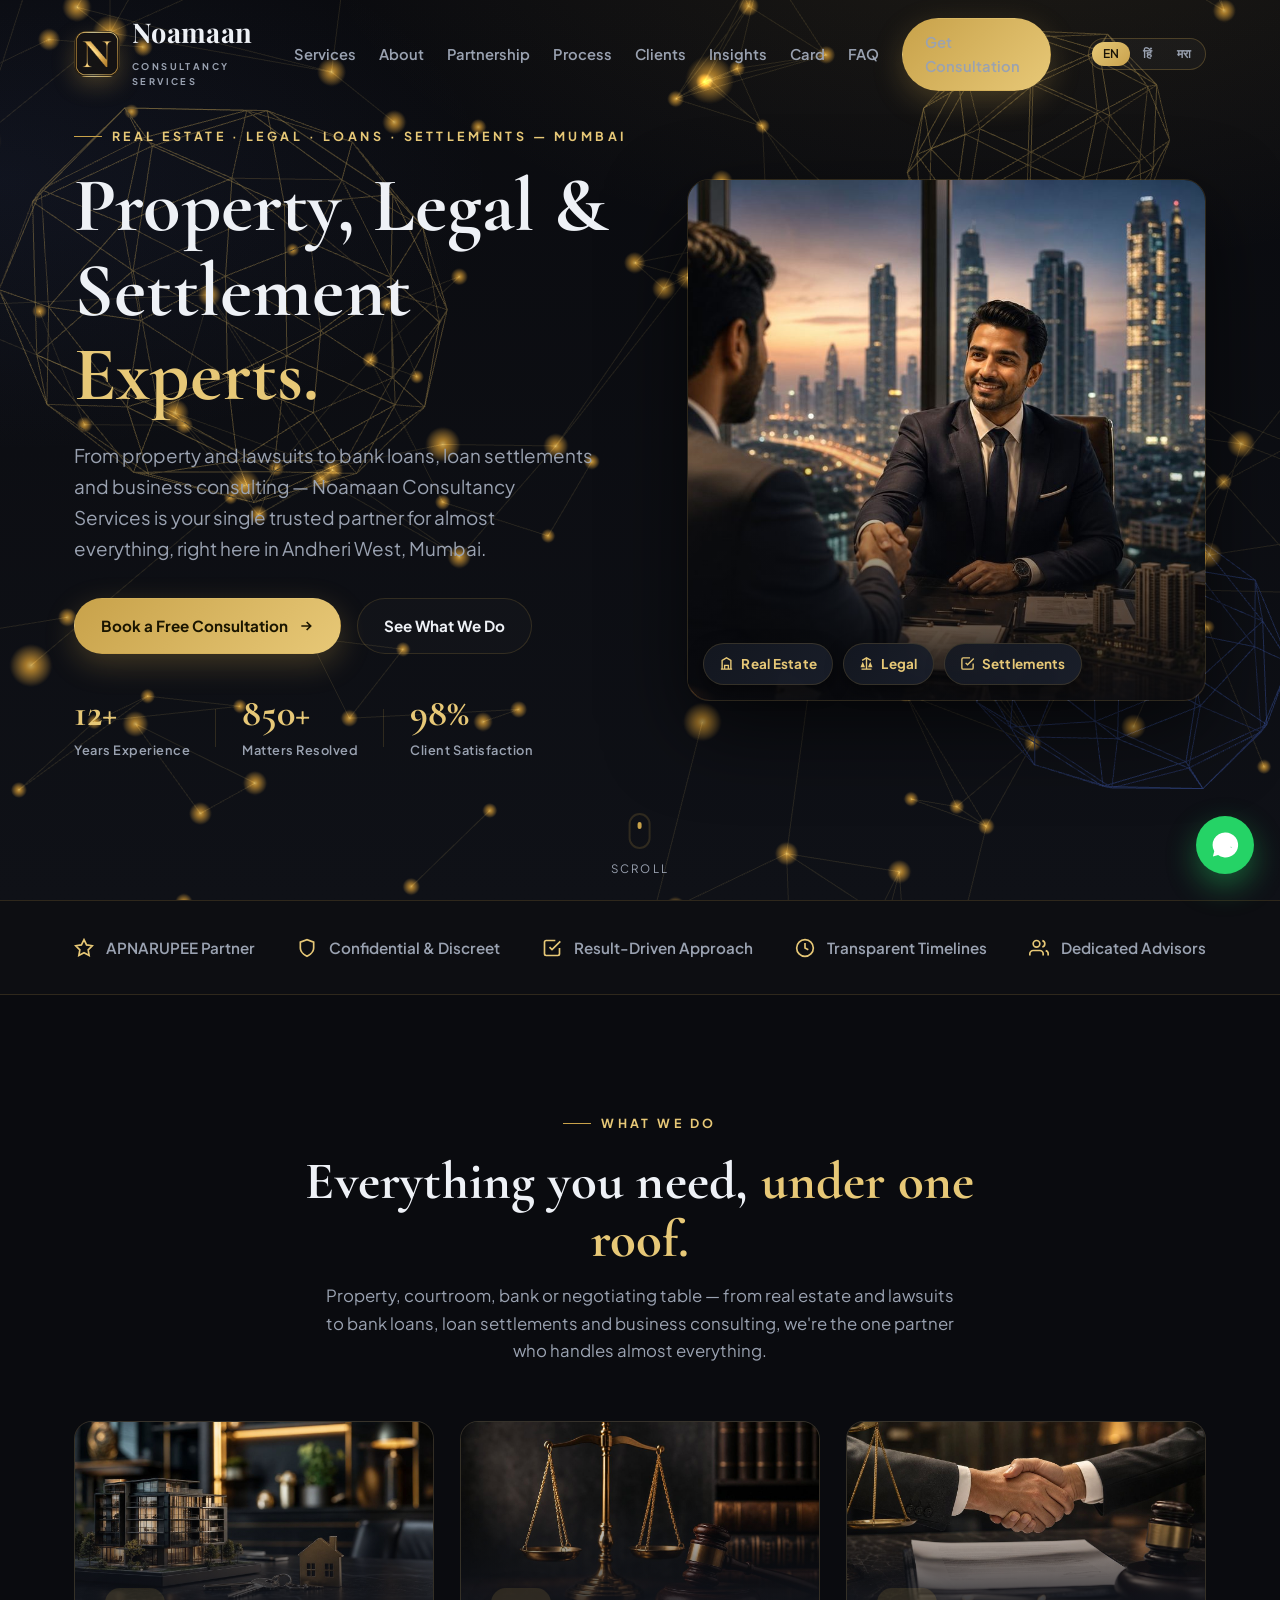
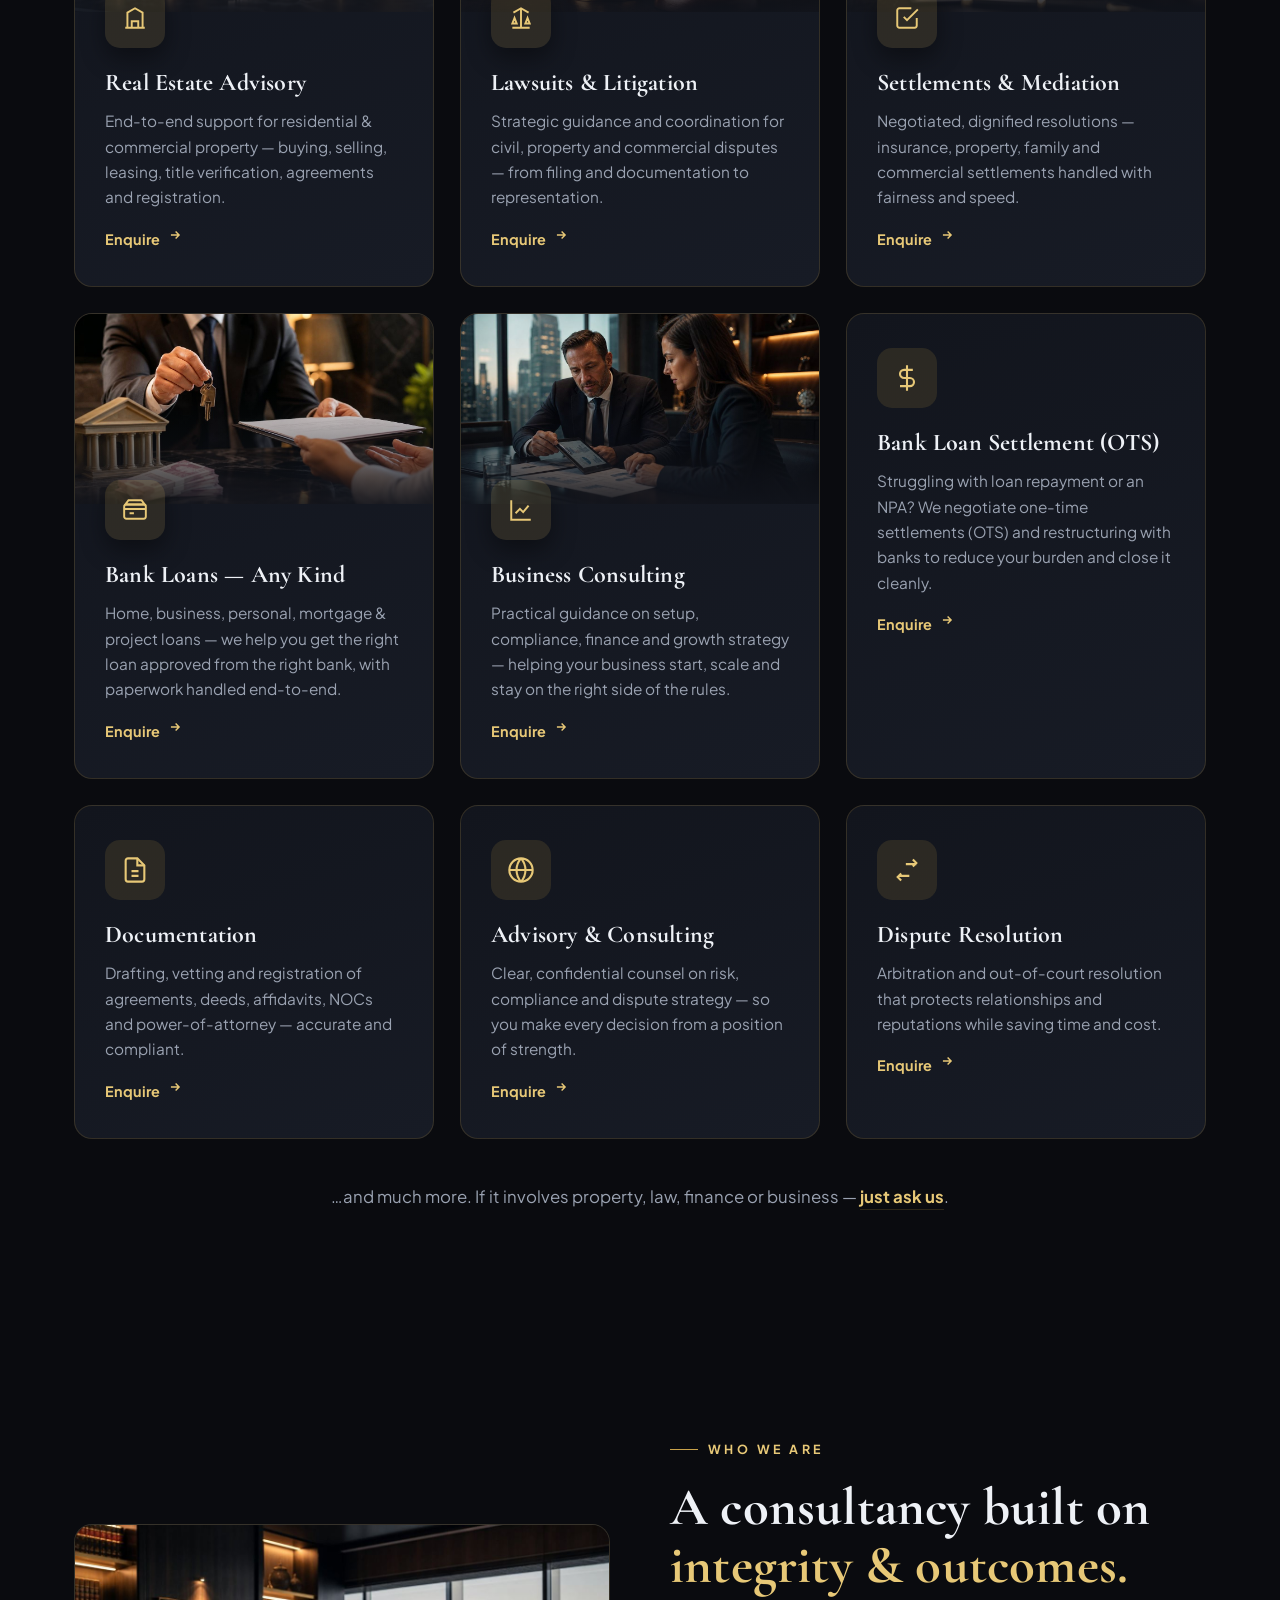
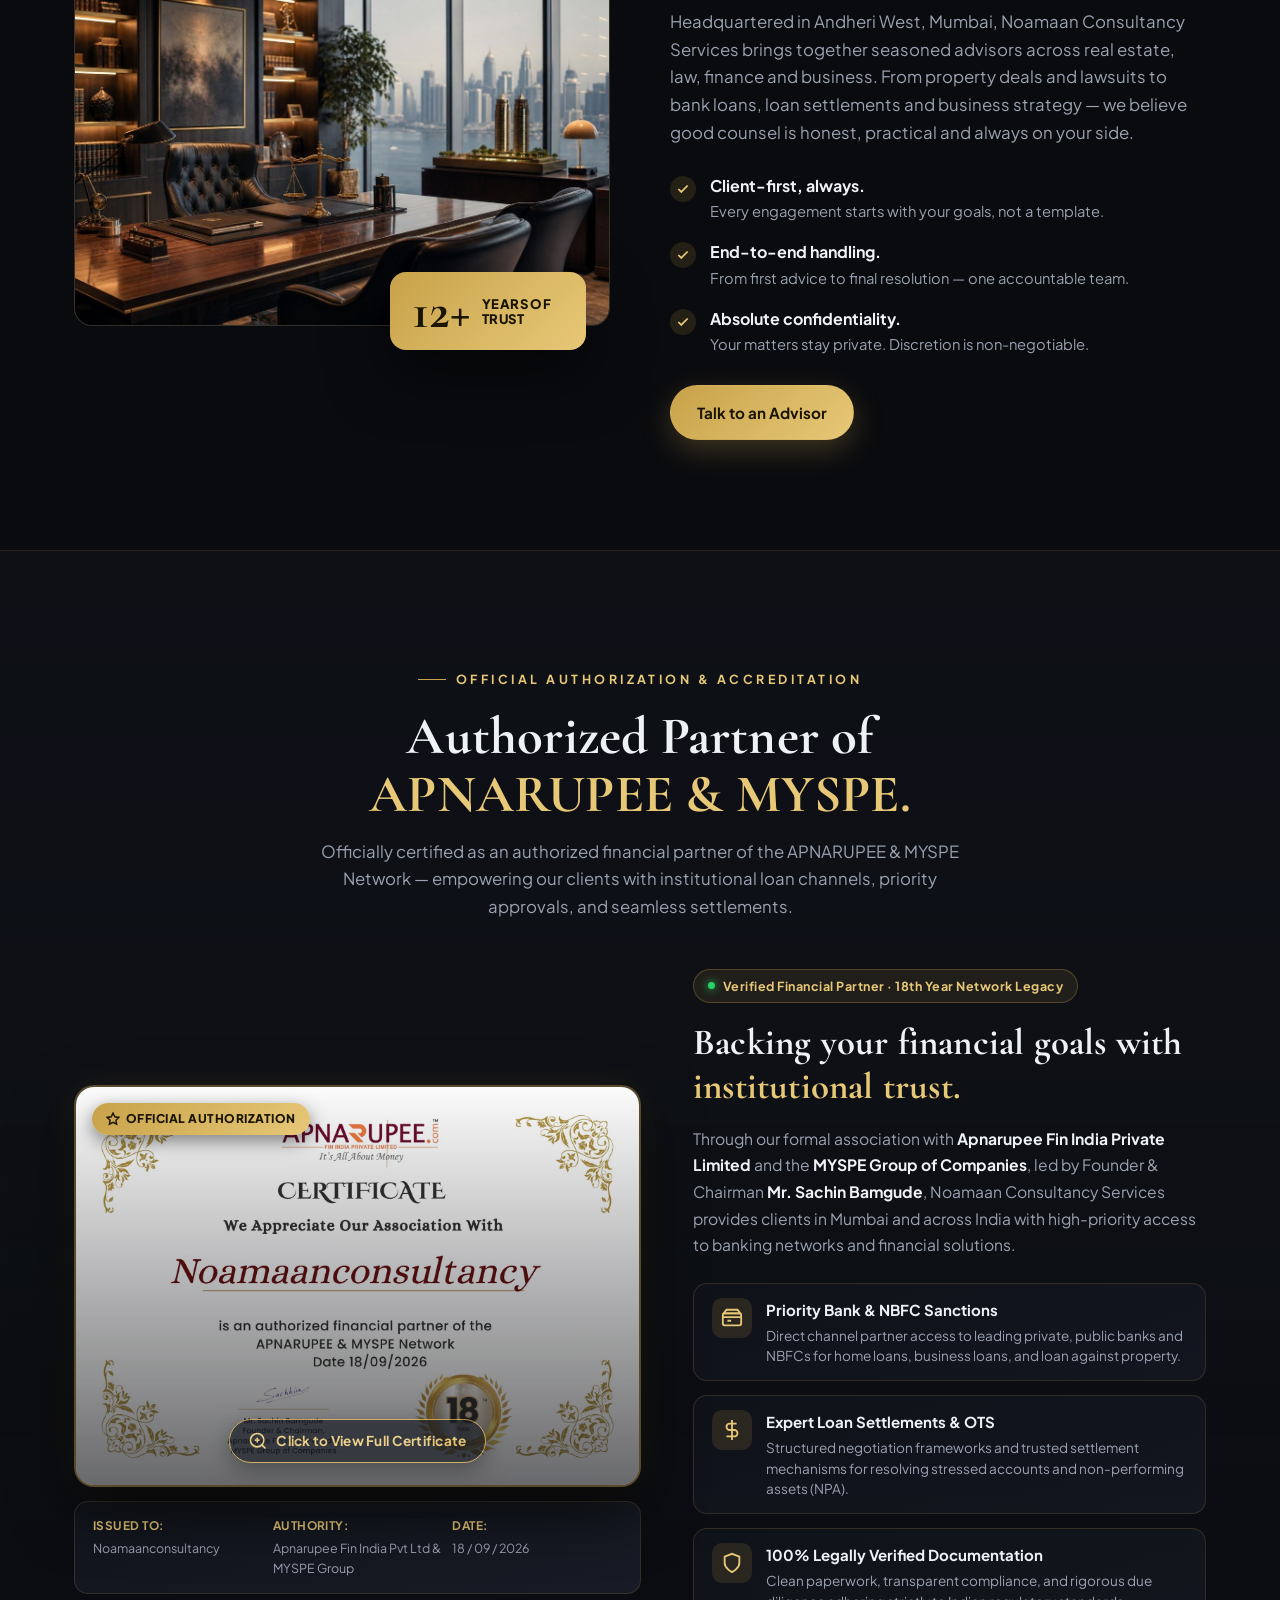
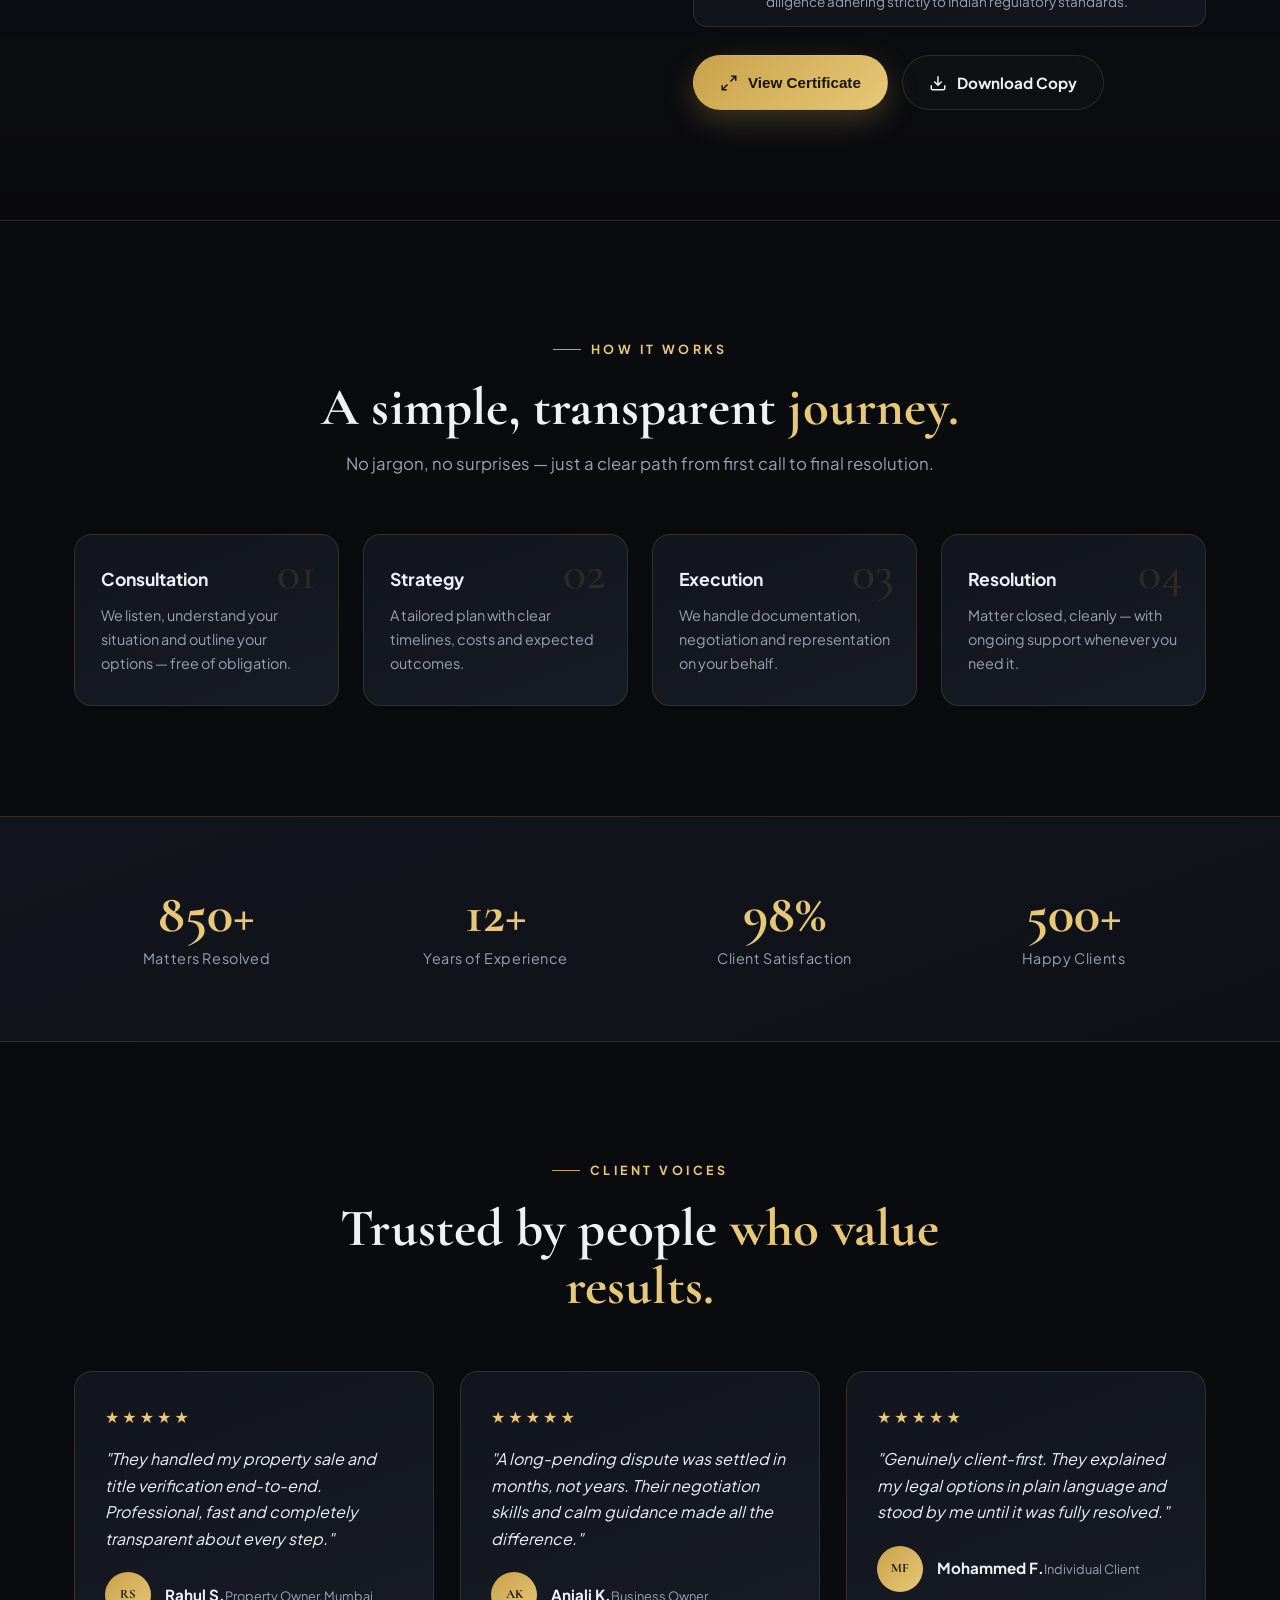
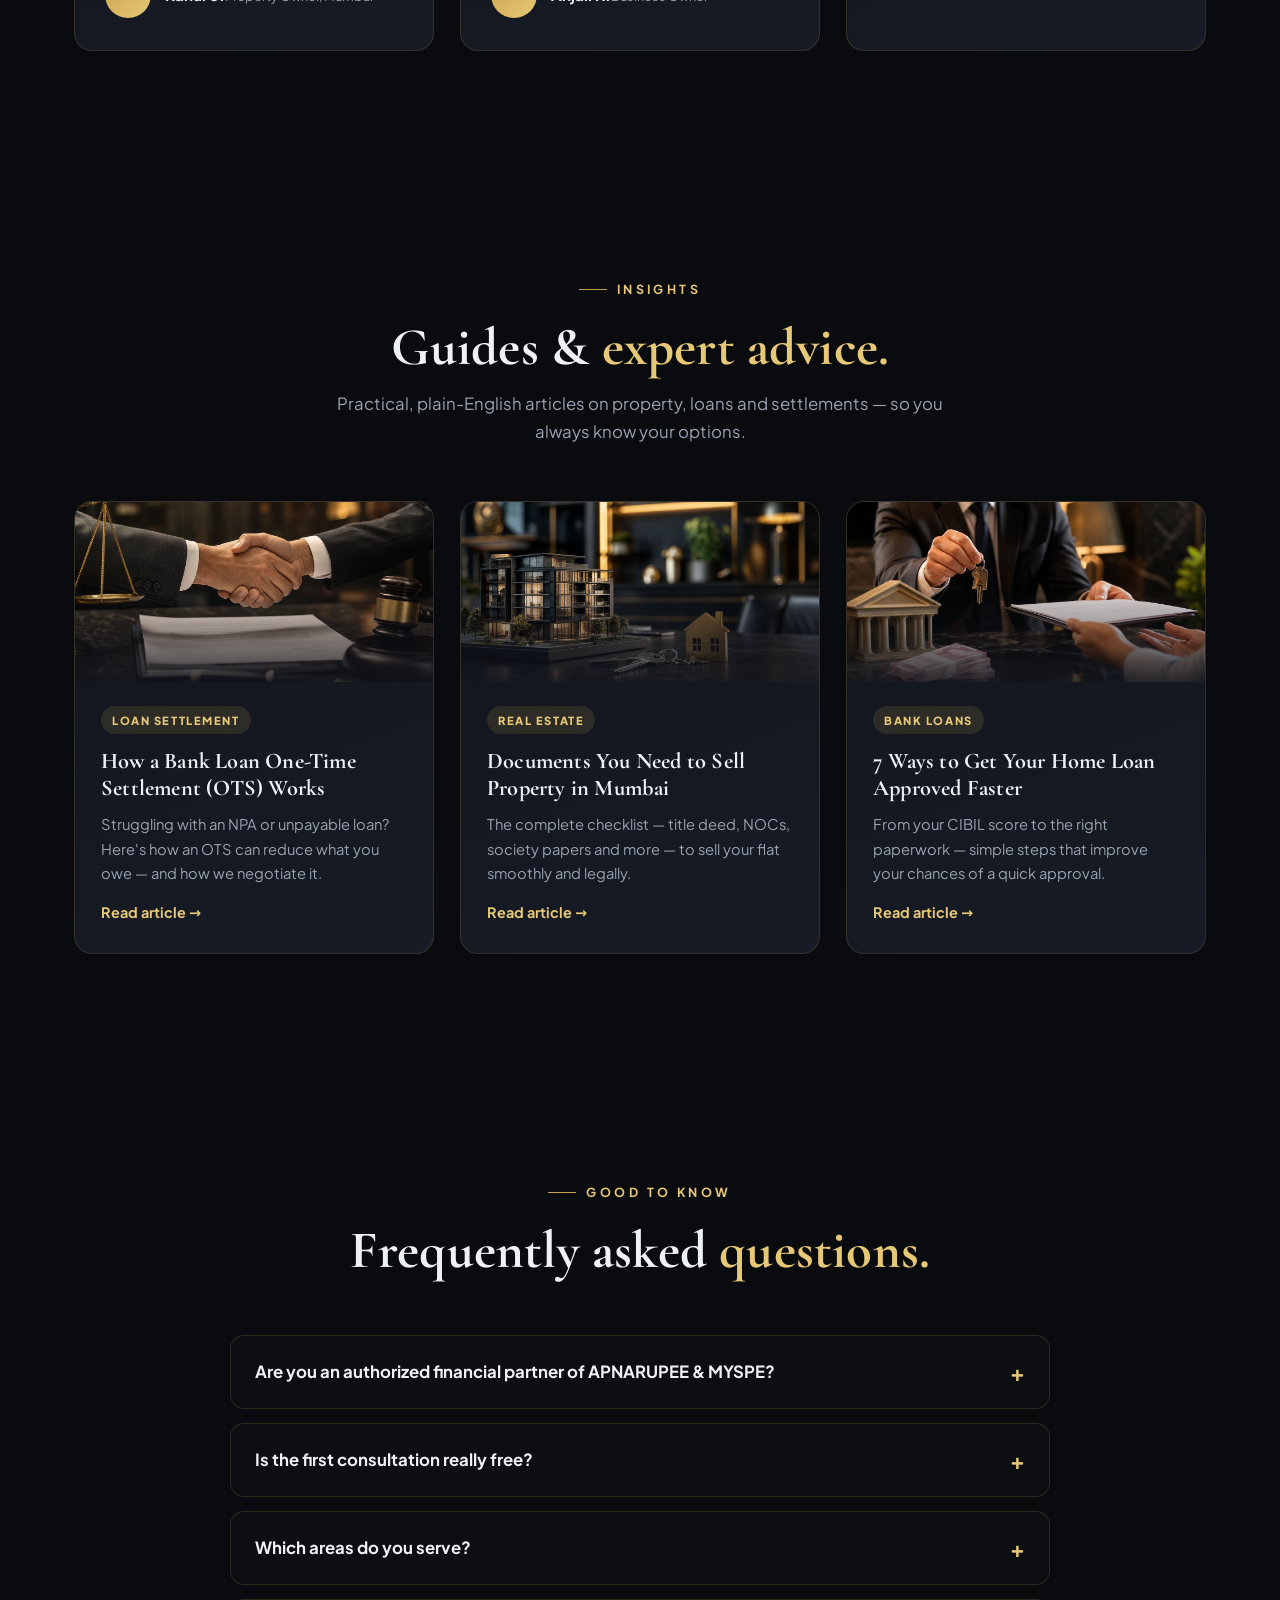
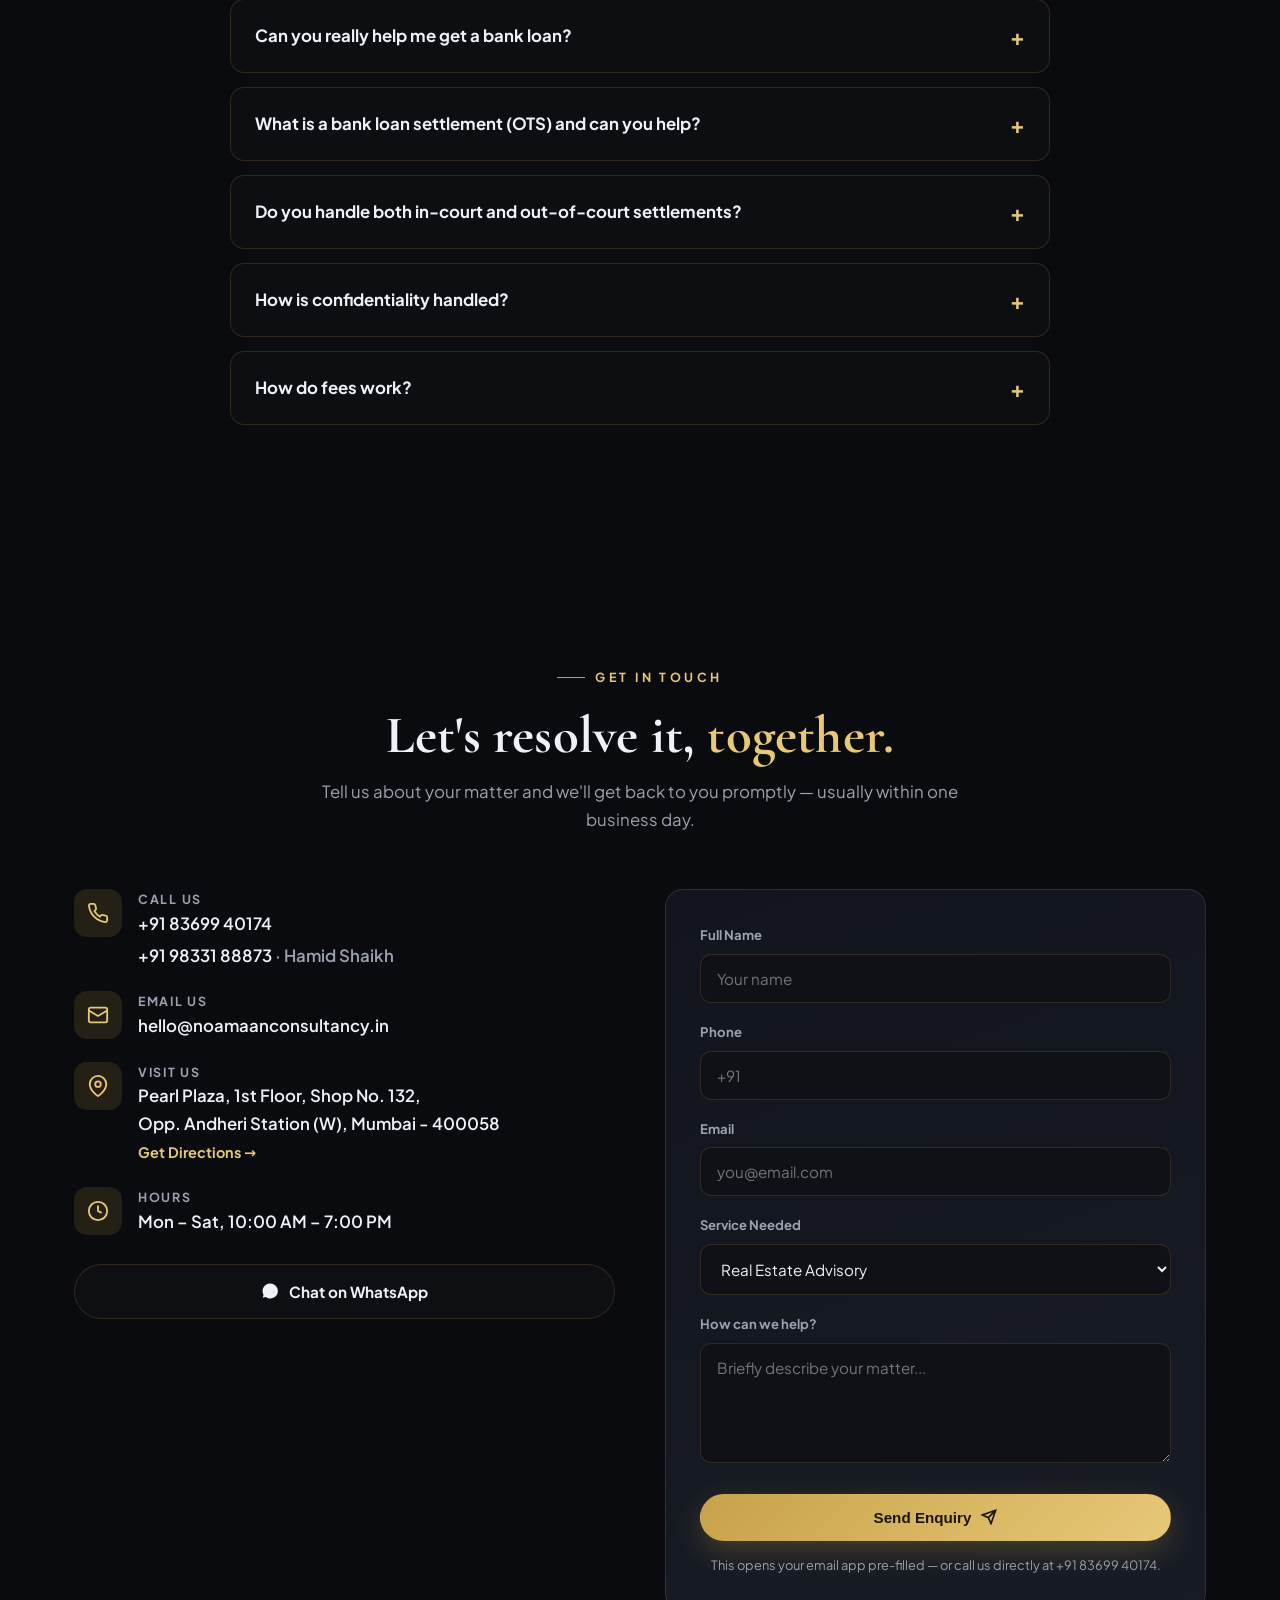
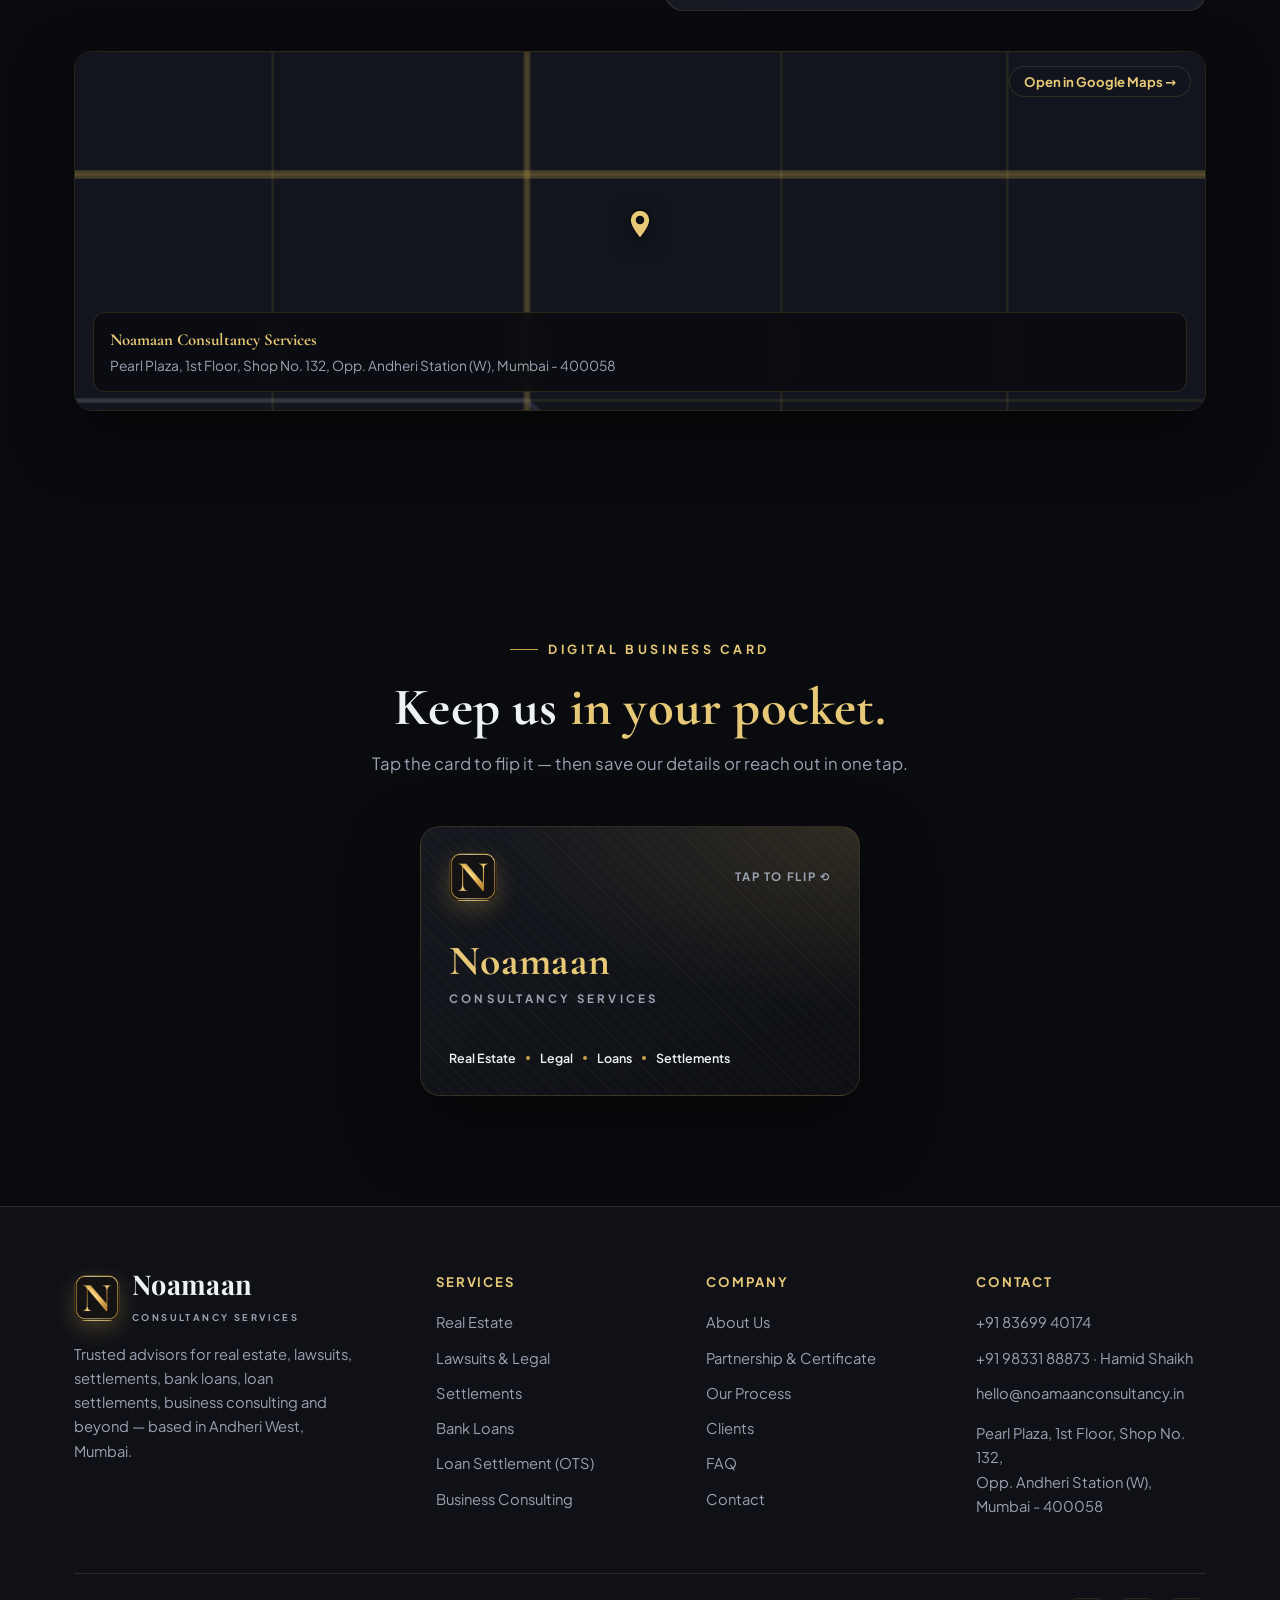
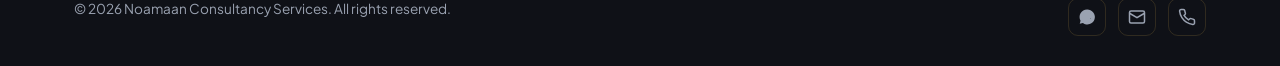
==== commit b406def2: "Add official APNARUPEE & MYSPE Network authorization certificate and partnership showcase" ====
--- a/index.html
+++ b/index.html
@@ -104,6 +104,7 @@
       <nav class="nav-links">
         <a href="#services" data-i18n="nav_services">Services</a>
         <a href="#about" data-i18n="nav_about">About</a>
+        <a href="#partner" data-i18n="nav_partner">Partnership</a>
         <a href="#process" data-i18n="nav_process">Process</a>
         <a href="#testimonials" data-i18n="nav_clients">Clients</a>
         <a href="#insights" data-i18n="nav_insights">Insights</a>
@@ -166,6 +167,7 @@
   <!-- ============ TRUST STRIP ============ -->
   <div class="trust">
     <div class="container trust-inner">
+      <div class="trust-item"><svg width="20" height="20" viewBox="0 0 24 24" fill="none" stroke="currentColor" stroke-width="2"><path d="M12 2l3.09 6.26L22 9.27l-5 4.87 1.18 6.88L12 17.77l-6.18 3.25L7 14.14 2 9.27l6.91-1.01L12 2z"/></svg> APNARUPEE Partner</div>
       <div class="trust-item"><svg width="20" height="20" viewBox="0 0 24 24" fill="none" stroke="currentColor" stroke-width="2"><path d="M12 22s8-4 8-10V5l-8-3-8 3v7c0 6 8 10 8 10z"/></svg> Confidential &amp; Discreet</div>
       <div class="trust-item"><svg width="20" height="20" viewBox="0 0 24 24" fill="none" stroke="currentColor" stroke-width="2"><path d="M9 11l3 3L22 4M21 12v7a2 2 0 0 1-2 2H5a2 2 0 0 1-2-2V5a2 2 0 0 1 2-2h11"/></svg> Result-Driven Approach</div>
       <div class="trust-item"><svg width="20" height="20" viewBox="0 0 24 24" fill="none" stroke="currentColor" stroke-width="2"><circle cx="12" cy="12" r="10"/><path d="M12 6v6l4 2"/></svg> Transparent Timelines</div>
@@ -288,6 +290,89 @@
       </div>
     </div>
   </section>
+
+  <!-- ============ ACCREDITATION / PARTNER ============ -->
+  <section id="partner" class="partner-section">
+    <div class="container">
+      <div class="center" style="max-width:720px;margin-bottom:48px">
+        <span class="eyebrow reveal" data-i18n="partner_eyebrow">Official Authorization &amp; Accreditation</span>
+        <h2 class="section-title reveal d1" data-i18n-html="partner_title">Authorized Partner of <span class="gold">APNARUPEE &amp; MYSPE.</span></h2>
+        <p class="section-sub center reveal d2" data-i18n="partner_sub">Officially certified as an authorized financial partner of the APNARUPEE &amp; MYSPE Network — empowering our clients with institutional loan channels, priority approvals, and seamless settlements.</p>
+      </div>
+
+      <div class="partner-grid">
+        <!-- Certificate Visual Card with zoom trigger -->
+        <div class="cert-card-wrap reveal" data-tilt data-tilt-max="5">
+          <div class="cert-frame" id="open-cert-modal" role="button" tabindex="0" aria-label="View official APNARUPEE partnership certificate in high resolution">
+            <div class="cert-ribbon"><svg width="14" height="14" viewBox="0 0 24 24" fill="none" stroke="currentColor" stroke-width="2.5"><path d="M12 2l3.09 6.26L22 9.27l-5 4.87 1.18 6.88L12 17.77l-6.18 3.25L7 14.14 2 9.27l6.91-1.01L12 2z"/></svg> Official Authorization</div>
+            <img src="assets/img/certificate-apnarupee.jpg" alt="Official Certificate: Noamaan Consultancy is an authorized financial partner of APNARUPEE and MYSPE Network" class="cert-img" loading="lazy" />
+            <div class="cert-overlay">
+              <span class="cert-zoom-btn">
+                <svg width="20" height="20" viewBox="0 0 24 24" fill="none" stroke="currentColor" stroke-width="2"><circle cx="11" cy="11" r="8"/><path d="m21 21-4.35-4.35M11 8v6M8 11h6"/></svg>
+                <span>Click to View Full Certificate</span>
+              </span>
+            </div>
+          </div>
+          <div class="cert-meta-strip">
+            <div><strong>Issued To:</strong> Noamaanconsultancy</div>
+            <div><strong>Authority:</strong> Apnarupee Fin India Pvt Ltd &amp; MYSPE Group</div>
+            <div><strong>Date:</strong> 18 / 09 / 2026</div>
+          </div>
+        </div>
+
+        <!-- Details Column -->
+        <div class="partner-info">
+          <div class="partner-pill reveal d1">
+            <span class="pill-dot"></span>
+            <span>Verified Financial Partner · 18th Year Network Legacy</span>
+          </div>
+
+          <h3 class="partner-heading reveal d1">Backing your financial goals with <span class="gold">institutional trust.</span></h3>
+          <p class="partner-desc reveal d2">
+            Through our formal association with <strong>Apnarupee Fin India Private Limited</strong> and the <strong>MYSPE Group of Companies</strong>, led by Founder &amp; Chairman <strong>Mr. Sachin Bamgude</strong>, Noamaan Consultancy Services provides clients in Mumbai and across India with high-priority access to banking networks and financial solutions.
+          </p>
+
+          <div class="partner-features">
+            <div class="p-feat reveal d2">
+              <div class="p-feat-ic"><svg width="22" height="22" viewBox="0 0 24 24" fill="none" stroke="currentColor" stroke-width="2"><rect x="2" y="7" width="20" height="13" rx="2"/><path d="M2 11h20M6 3h12l3 4H3l3-4zM7 15h4"/></svg></div>
+              <div>
+                <h4>Priority Bank &amp; NBFC Sanctions</h4>
+                <p>Direct channel partner access to leading private, public banks and NBFCs for home loans, business loans, and loan against property.</p>
+              </div>
+            </div>
+
+            <div class="p-feat reveal d3">
+              <div class="p-feat-ic"><svg width="22" height="22" viewBox="0 0 24 24" fill="none" stroke="currentColor" stroke-width="2"><path d="M12 1v22M17 5H9.5a3.5 3.5 0 0 0 0 7h5a3.5 3.5 0 0 1 0 7H6"/></svg></div>
+              <div>
+                <h4>Expert Loan Settlements &amp; OTS</h4>
+                <p>Structured negotiation frameworks and trusted settlement mechanisms for resolving stressed accounts and non-performing assets (NPA).</p>
+              </div>
+            </div>
+
+            <div class="p-feat reveal d3">
+              <div class="p-feat-ic"><svg width="22" height="22" viewBox="0 0 24 24" fill="none" stroke="currentColor" stroke-width="2"><path d="M12 22s8-4 8-10V5l-8-3-8 3v7c0 6 8 10 8 10z"/></svg></div>
+              <div>
+                <h4>100% Legally Verified Documentation</h4>
+                <p>Clean paperwork, transparent compliance, and rigorous due diligence adhering strictly to Indian regulatory standards.</p>
+              </div>
+            </div>
+          </div>
+
+          <div class="partner-actions reveal d3">
+            <button type="button" class="btn btn-gold" id="btn-view-cert">
+              <svg width="18" height="18" viewBox="0 0 24 24" fill="none" stroke="currentColor" stroke-width="2"><path d="M15 3h6v6M9 21H3v-6M21 3l-7 7M3 21l7-7"/></svg>
+              View Certificate
+            </button>
+            <a href="assets/img/certificate-apnarupee.jpg" download="Noamaan-Consultancy-Apnarupee-Certificate.jpg" class="btn btn-ghost">
+              <svg width="18" height="18" viewBox="0 0 24 24" fill="none" stroke="currentColor" stroke-width="2"><path d="M21 15v4a2 2 0 0 1-2 2H5a2 2 0 0 1-2-2v-4M7 10l5 5 5-5M12 15V3"/></svg>
+              Download Copy
+            </a>
+          </div>
+        </div>
+      </div>
+    </div>
+  </section>
+
 
   <!-- ============ PROCESS ============ -->
   <section id="process">
@@ -393,6 +478,7 @@
         <h2 class="section-title reveal d1">Frequently asked <span class="gold">questions.</span></h2>
       </div>
       <div class="faq">
+        <div class="faq-item reveal"><button class="faq-q">Are you an authorized financial partner of APNARUPEE &amp; MYSPE?<span class="plus">+</span></button><div class="faq-a"><p>Yes, Noamaan Consultancy Services is an officially certified authorized financial partner of the nationwide <strong>APNARUPEE &amp; MYSPE Network</strong> (headed by Founder &amp; Chairman Mr. Sachin Bamgude, Apnarupee Fin India Pvt Ltd). This affiliation provides our clients direct access to institutional banking channels, priority loan processing, and expert loan settlement (OTS) mechanisms.</p></div></div>
         <div class="faq-item reveal"><button class="faq-q">Is the first consultation really free?<span class="plus">+</span></button><div class="faq-a"><p>Yes. Your initial consultation is obligation-free — we assess your matter, explain your options and only proceed once you're comfortable.</p></div></div>
         <div class="faq-item reveal"><button class="faq-q">Which areas do you serve?<span class="plus">+</span></button><div class="faq-a"><p>We're based in Andheri West and serve clients across the Mumbai Metropolitan Region. Many advisory matters can also be handled remotely.</p></div></div>
         <div class="faq-item reveal"><button class="faq-q">Can you really help me get a bank loan?<span class="plus">+</span></button><div class="faq-a"><p>Yes. We assist with home, business, personal, mortgage and project loans — assessing your eligibility, preparing the paperwork and connecting you with the right bank or lender to improve your chances of approval.</p></div></div>
@@ -577,6 +663,7 @@
         <div class="foot-col">
           <h5>Company</h5>
           <a href="#about">About Us</a>
+          <a href="#partner">Partnership &amp; Certificate</a>
           <a href="#process">Our Process</a>
           <a href="#testimonials">Clients</a>
           <a href="#faq">FAQ</a>
@@ -601,6 +688,31 @@
     </div>
   </footer>
 
+  <!-- ============ CERTIFICATE MODAL LIGHTBOX ============ -->
+  <div id="cert-modal" class="cert-modal" role="dialog" aria-modal="true" aria-label="APNARUPEE Authorized Financial Partner Certificate" aria-hidden="true">
+    <div class="cert-modal-backdrop" id="cert-modal-backdrop"></div>
+    <div class="cert-modal-box">
+      <button class="cert-modal-close" id="cert-modal-close" aria-label="Close certificate viewer">
+        <svg width="22" height="22" viewBox="0 0 24 24" fill="none" stroke="currentColor" stroke-width="2.5"><path d="M18 6 6 18M6 6l12 12"/></svg>
+      </button>
+      <div class="cert-modal-header">
+        <div class="cert-modal-badge"><span class="mark">N</span> Official Partner Certificate</div>
+        <h3>Apnarupee Fin India &amp; MYSPE Group</h3>
+        <p>Authorized Financial Partner Accreditation — Issued to Noamaanconsultancy (18/09/2026)</p>
+      </div>
+      <div class="cert-modal-body">
+        <img src="assets/img/certificate-apnarupee.jpg" alt="Noamaan Consultancy Services Authorized Financial Partner Certificate — Apnarupee Fin India Pvt Ltd" />
+      </div>
+      <div class="cert-modal-footer">
+        <a href="assets/img/certificate-apnarupee.jpg" download="Noamaan-Consultancy-Apnarupee-Certificate.jpg" class="btn btn-gold">
+          <svg width="16" height="16" viewBox="0 0 24 24" fill="none" stroke="currentColor" stroke-width="2.5"><path d="M21 15v4a2 2 0 0 1-2 2H5a2 2 0 0 1-2-2v-4M7 10l5 5 5-5M12 15V3"/></svg>
+          Download High-Res Certificate
+        </a>
+        <button type="button" class="btn btn-ghost" id="cert-modal-close-btn">Close</button>
+      </div>
+    </div>
+  </div>
+
   </div><!-- /.content -->
 
   <a href="https://wa.me/918369940174" class="wa-float" aria-label="Chat on WhatsApp">
--- a/assets/css/style.css
+++ b/assets/css/style.css
@@ -120,7 +120,7 @@
   color:var(--text);
 }
 .brand small{display:block;font-family:var(--font);font-size:.58rem;letter-spacing:.26em;text-transform:uppercase;color:var(--muted);font-weight:700;margin-top:4px}
-.nav-links{display:flex;align-items:center;gap:30px}
+.nav-links{display:flex;align-items:center;gap:clamp(12px, 1.8vw, 26px)}
 .nav-links a{font-size:.92rem;color:var(--muted);font-weight:600;transition:.25s;position:relative}
 .nav-links a::after{content:"";position:absolute;left:0;bottom:-6px;width:0;height:2px;background:var(--gold);transition:.3s}
 .nav-links a:hover{color:var(--text)}
@@ -238,6 +238,341 @@
 .about-list b{font-weight:700}
 .about-list p{color:var(--muted);font-size:.92rem}
 
+/* ---------- Accreditation / Partnership ---------- */
+.partner-section{
+  position:relative;
+  background:linear-gradient(180deg, rgba(18,21,29,0.55) 0%, rgba(15,17,23,0.85) 50%, rgba(10,11,15,0.55) 100%);
+  border-top:1px solid var(--line);
+  border-bottom:1px solid var(--line);
+}
+.partner-grid{
+  display:grid;
+  grid-template-columns:1.05fr 0.95fr;
+  gap:52px;
+  align-items:center;
+}
+.cert-card-wrap{
+  position:relative;
+}
+.cert-frame{
+  position:relative;
+  border-radius:20px;
+  overflow:hidden;
+  border:2px solid rgba(200,162,74,0.4);
+  background:#0e1017;
+  box-shadow:0 24px 60px rgba(0,0,0,0.65), 0 0 35px rgba(200,162,74,0.12);
+  cursor:pointer;
+  transition:all 0.35s cubic-bezier(0.16, 1, 0.3, 1);
+  display:block;
+}
+.cert-frame:hover{
+  border-color:var(--gold-2);
+  box-shadow:0 30px 80px rgba(0,0,0,0.8), 0 0 50px rgba(200,162,74,0.3);
+  transform:translateY(-4px);
+}
+.cert-frame:focus-visible{
+  outline:3px solid var(--gold-2);
+  outline-offset:4px;
+}
+.cert-ribbon{
+  position:absolute;
+  top:16px;
+  left:16px;
+  z-index:4;
+  display:inline-flex;
+  align-items:center;
+  gap:6px;
+  background:linear-gradient(135deg,var(--gold),var(--gold-2));
+  color:#1a1500;
+  font-size:0.75rem;
+  font-weight:800;
+  letter-spacing:0.04em;
+  text-transform:uppercase;
+  padding:6px 14px;
+  border-radius:30px;
+  box-shadow:0 6px 18px rgba(0,0,0,0.45);
+}
+.cert-img{
+  width:100%;
+  height:auto;
+  display:block;
+  transition:transform 0.5s ease;
+  background:#fff;
+}
+.cert-frame:hover .cert-img{
+  transform:scale(1.02);
+}
+.cert-overlay{
+  position:absolute;
+  inset:0;
+  background:linear-gradient(180deg, rgba(10,11,15,0.02) 0%, rgba(10,11,15,0.72) 100%);
+  display:flex;
+  align-items:flex-end;
+  justify-content:center;
+  padding:22px;
+  opacity:0.85;
+  transition:opacity 0.3s ease;
+}
+.cert-frame:hover .cert-overlay{
+  opacity:1;
+}
+.cert-zoom-btn{
+  display:inline-flex;
+  align-items:center;
+  gap:8px;
+  background:rgba(18,21,29,0.92);
+  backdrop-filter:blur(8px);
+  -webkit-backdrop-filter:blur(8px);
+  border:1px solid var(--gold);
+  color:var(--gold-2);
+  padding:10px 18px;
+  border-radius:40px;
+  font-size:0.85rem;
+  font-weight:700;
+  letter-spacing:0.02em;
+  box-shadow:0 8px 24px rgba(0,0,0,0.5);
+  transition:all 0.25s ease;
+}
+.cert-frame:hover .cert-zoom-btn{
+  background:linear-gradient(135deg,var(--gold),var(--gold-2));
+  color:#1a1500;
+  border-color:transparent;
+  transform:translateY(-2px);
+}
+.cert-meta-strip{
+  display:grid;
+  grid-template-columns:repeat(3, 1fr);
+  gap:10px;
+  margin-top:14px;
+  padding:14px 18px;
+  background:linear-gradient(160deg,var(--panel),var(--panel-2));
+  border:1px solid var(--line);
+  border-radius:14px;
+  font-size:0.78rem;
+  color:var(--muted);
+}
+.cert-meta-strip div strong{
+  display:block;
+  color:var(--gold-2);
+  font-weight:700;
+  font-size:0.74rem;
+  text-transform:uppercase;
+  letter-spacing:0.04em;
+  margin-bottom:2px;
+}
+.partner-info{
+  display:flex;
+  flex-direction:column;
+}
+.partner-pill{
+  display:inline-flex;
+  align-items:center;
+  gap:8px;
+  align-self:flex-start;
+  padding:6px 14px;
+  border-radius:30px;
+  background:rgba(200,162,74,0.1);
+  border:1px solid rgba(200,162,74,0.3);
+  color:var(--gold-2);
+  font-size:0.78rem;
+  font-weight:700;
+  letter-spacing:0.04em;
+  margin-bottom:18px;
+}
+.pill-dot{
+  width:7px;
+  height:7px;
+  border-radius:50%;
+  background:#25d366;
+  box-shadow:0 0 8px #25d366;
+  display:inline-block;
+}
+.partner-heading{
+  font-size:clamp(1.6rem, 3.2vw, 2.3rem);
+  line-height:1.2;
+  margin-bottom:16px;
+}
+.partner-desc{
+  color:var(--muted);
+  font-size:0.98rem;
+  line-height:1.7;
+  margin-bottom:24px;
+}
+.partner-desc strong{
+  color:var(--text);
+}
+.partner-features{
+  display:grid;
+  gap:14px;
+  margin-bottom:28px;
+}
+.p-feat{
+  display:flex;
+  gap:14px;
+  align-items:flex-start;
+  padding:14px 18px;
+  background:linear-gradient(160deg,rgba(18,21,29,0.7),rgba(23,27,37,0.7));
+  border:1px solid var(--line);
+  border-radius:14px;
+  transition:border-color 0.25s ease, transform 0.25s ease;
+}
+.p-feat:hover{
+  border-color:rgba(200,162,74,0.45);
+  transform:translateX(4px);
+}
+.p-feat-ic{
+  width:40px;
+  height:40px;
+  border-radius:10px;
+  background:var(--gold-soft);
+  color:var(--gold-2);
+  display:grid;
+  place-items:center;
+  flex-shrink:0;
+}
+.p-feat h4{
+  font-family:var(--font);
+  font-size:0.94rem;
+  font-weight:700;
+  color:var(--text);
+  margin-bottom:3px;
+}
+.p-feat p{
+  color:var(--muted);
+  font-size:0.85rem;
+  line-height:1.5;
+}
+.partner-actions{
+  display:flex;
+  gap:14px;
+  flex-wrap:wrap;
+}
+
+/* Modal Lightbox */
+.cert-modal{
+  position:fixed;
+  inset:0;
+  z-index:99999;
+  display:grid;
+  place-items:center;
+  padding:20px;
+  opacity:0;
+  visibility:hidden;
+  pointer-events:none;
+  transition:opacity 0.35s ease, visibility 0.35s ease;
+}
+.cert-modal.open{
+  opacity:1;
+  visibility:visible;
+  pointer-events:auto;
+}
+.cert-modal-backdrop{
+  position:absolute;
+  inset:0;
+  background:rgba(8,10,14,0.88);
+  backdrop-filter:blur(12px);
+  -webkit-backdrop-filter:blur(12px);
+}
+.cert-modal-box{
+  position:relative;
+  z-index:2;
+  width:100%;
+  max-width:960px;
+  max-height:92vh;
+  display:flex;
+  flex-direction:column;
+  background:linear-gradient(160deg,var(--panel),#0d0f14);
+  border:1px solid var(--gold);
+  border-radius:20px;
+  box-shadow:0 30px 90px rgba(0,0,0,0.85), 0 0 40px rgba(200,162,74,0.25);
+  overflow:hidden;
+  animation:modalIn 0.35s cubic-bezier(0.16, 1, 0.3, 1);
+}
+@keyframes modalIn{
+  from{opacity:0;transform:scale(0.95) translateY(12px)}
+  to{opacity:1;transform:scale(1) translateY(0)}
+}
+.cert-modal-close{
+  position:absolute;
+  top:16px;
+  right:16px;
+  z-index:10;
+  width:40px;
+  height:40px;
+  border-radius:50%;
+  border:1px solid var(--line);
+  background:rgba(18,21,29,0.85);
+  color:var(--text);
+  display:grid;
+  place-items:center;
+  cursor:pointer;
+  transition:all 0.2s ease;
+}
+.cert-modal-close:hover{
+  background:var(--gold);
+  color:#1a1500;
+  border-color:var(--gold);
+  transform:scale(1.08);
+}
+.cert-modal-header{
+  padding:22px 28px 16px;
+  border-bottom:1px solid var(--line);
+}
+.cert-modal-badge{
+  display:inline-flex;
+  align-items:center;
+  gap:8px;
+  font-size:0.75rem;
+  letter-spacing:0.18em;
+  text-transform:uppercase;
+  color:var(--gold-2);
+  font-weight:700;
+  margin-bottom:6px;
+}
+.cert-modal-badge .mark{
+  width:20px;
+  height:20px;
+  border-radius:5px;
+  background-image:url('../img/logo-n.png');
+  background-size:cover;
+  display:inline-block;
+}
+.cert-modal-header h3{
+  font-size:1.4rem;
+  color:var(--text);
+  line-height:1.2;
+}
+.cert-modal-header p{
+  font-size:0.86rem;
+  color:var(--muted);
+  margin-top:2px;
+}
+.cert-modal-body{
+  padding:20px 28px;
+  overflow-y:auto;
+  display:flex;
+  justify-content:center;
+  align-items:center;
+  background:#090a0e;
+}
+.cert-modal-body img{
+  max-width:100%;
+  max-height:64vh;
+  object-fit:contain;
+  border-radius:10px;
+  box-shadow:0 12px 40px rgba(0,0,0,0.6);
+  border:1px solid rgba(200,162,74,0.3);
+}
+.cert-modal-footer{
+  display:flex;
+  justify-content:flex-end;
+  align-items:center;
+  gap:12px;
+  padding:16px 28px;
+  border-top:1px solid var(--line);
+  background:rgba(15,17,23,0.8);
+}
+
 /* ---------- Process ---------- */
 .steps{display:grid;grid-template-columns:repeat(4,1fr);gap:24px;margin-top:56px}
 .step{background:linear-gradient(160deg,var(--panel),var(--panel-2));border:1px solid var(--line);border-radius:var(--radius);padding:30px 26px;position:relative}
@@ -390,7 +725,8 @@
 
 /* ---------- Responsive ---------- */
 @media (max-width:960px){
-  .hero-grid,.about-grid,.contact-grid{grid-template-columns:1fr}
+  .hero-grid,.about-grid,.contact-grid,.partner-grid{grid-template-columns:1fr}
+  .cert-card-wrap{max-width:620px;margin:0 auto}
   .hero-visual{order:-1}
   .hero-photo img{height:360px}
   .services-grid,.quotes{grid-template-columns:1fr 1fr}
@@ -414,6 +750,11 @@
   .hamburger{display:flex;z-index:56}
 
   .services-grid,.quotes,.steps,.band-grid,.foot-grid{grid-template-columns:1fr}
+  .cert-meta-strip{grid-template-columns:1fr;gap:6px}
+  .cert-modal-header{padding:16px 18px 12px}
+  .cert-modal-body{padding:12px}
+  .cert-modal-footer{padding:12px 18px;flex-direction:column}
+  .cert-modal-footer .btn{width:100%;justify-content:center}
   .blog-grid{grid-template-columns:1fr;gap:20px;margin-top:36px}
   .blog-img{height:200px}
   .blog-body{padding:22px 22px 24px}
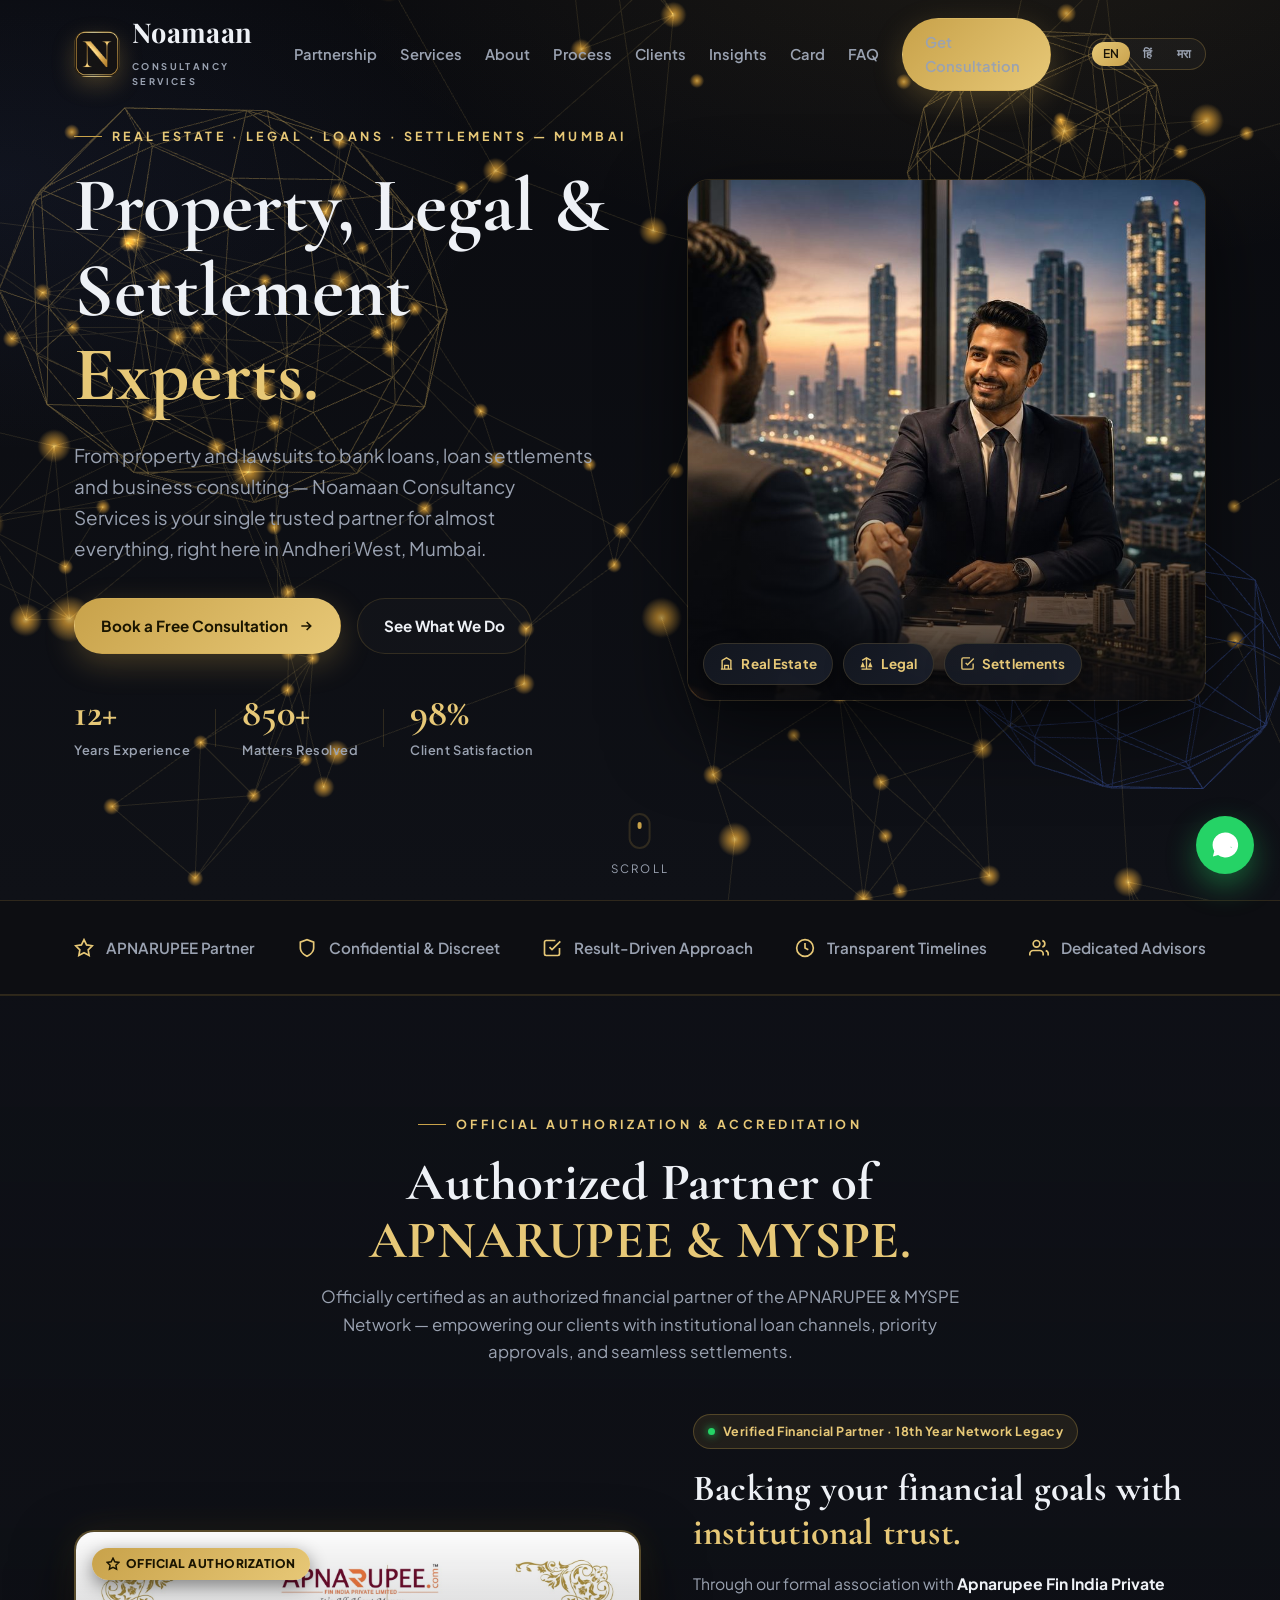
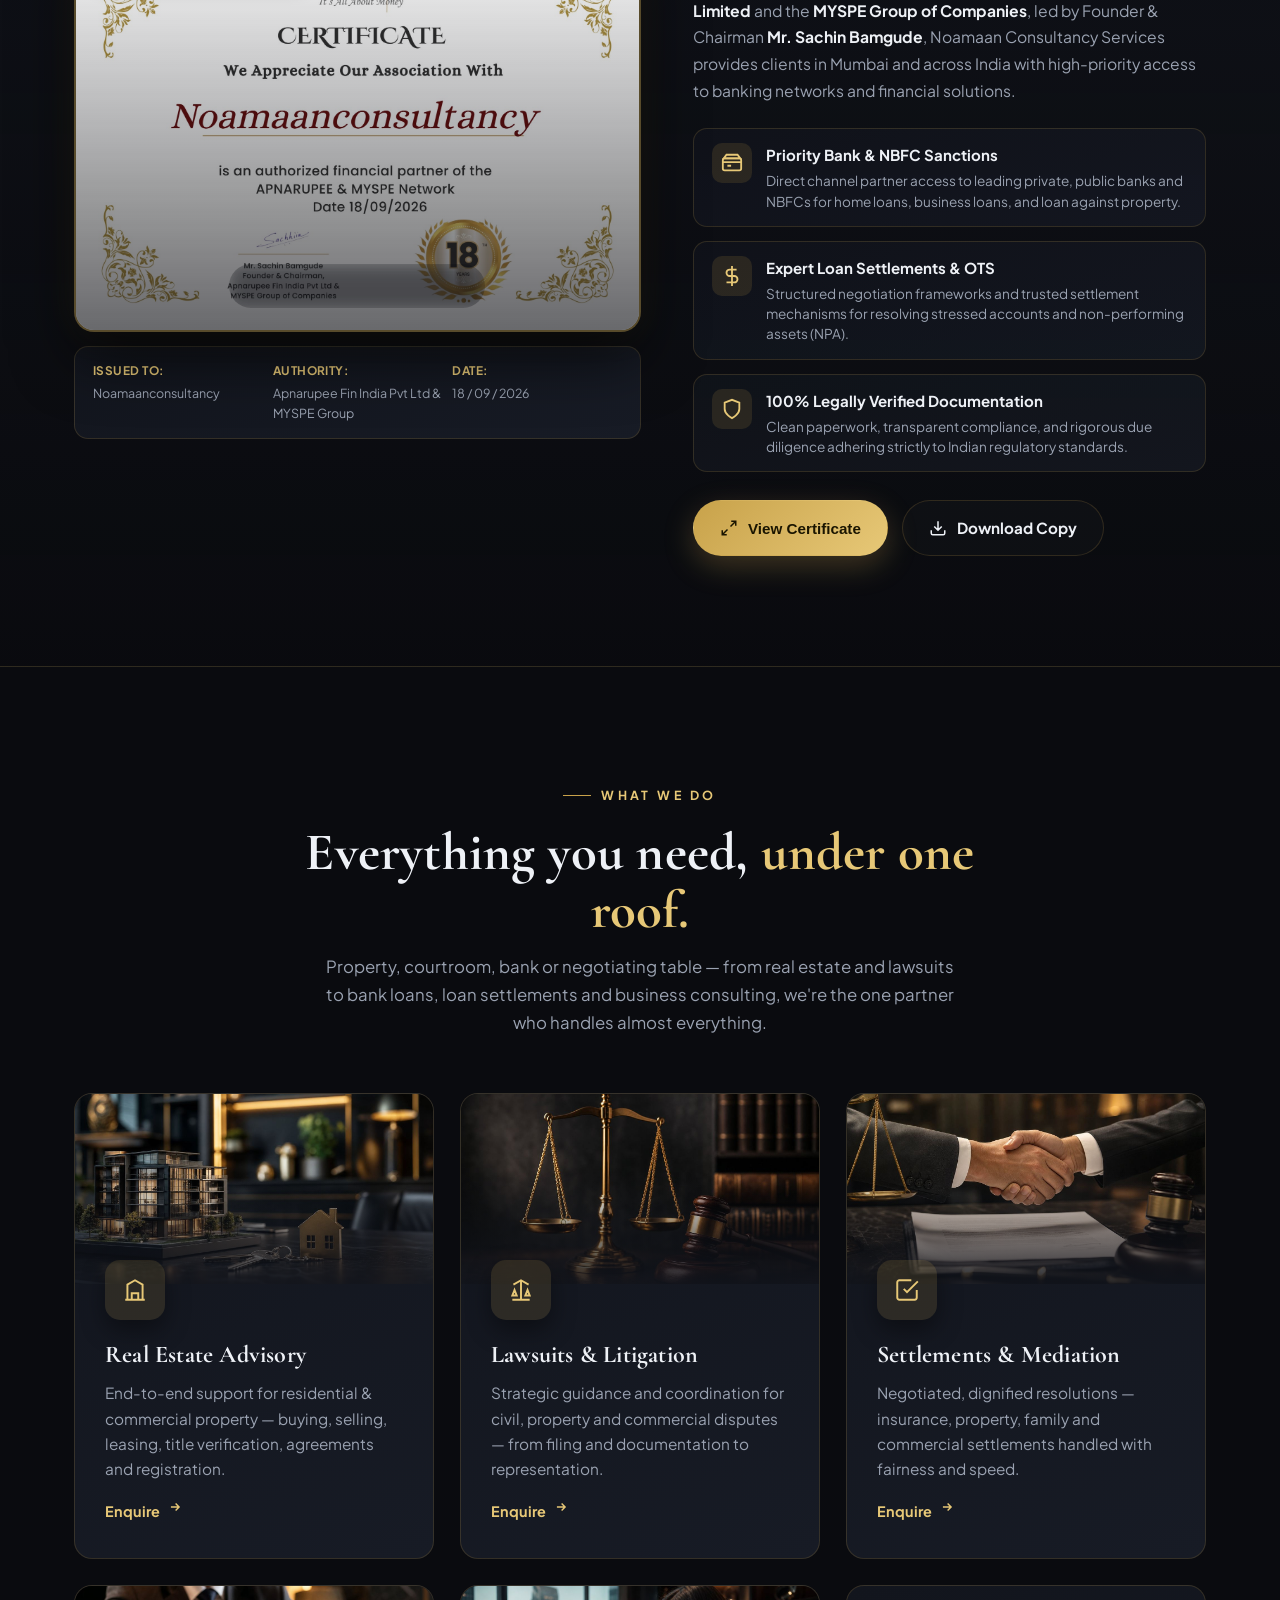
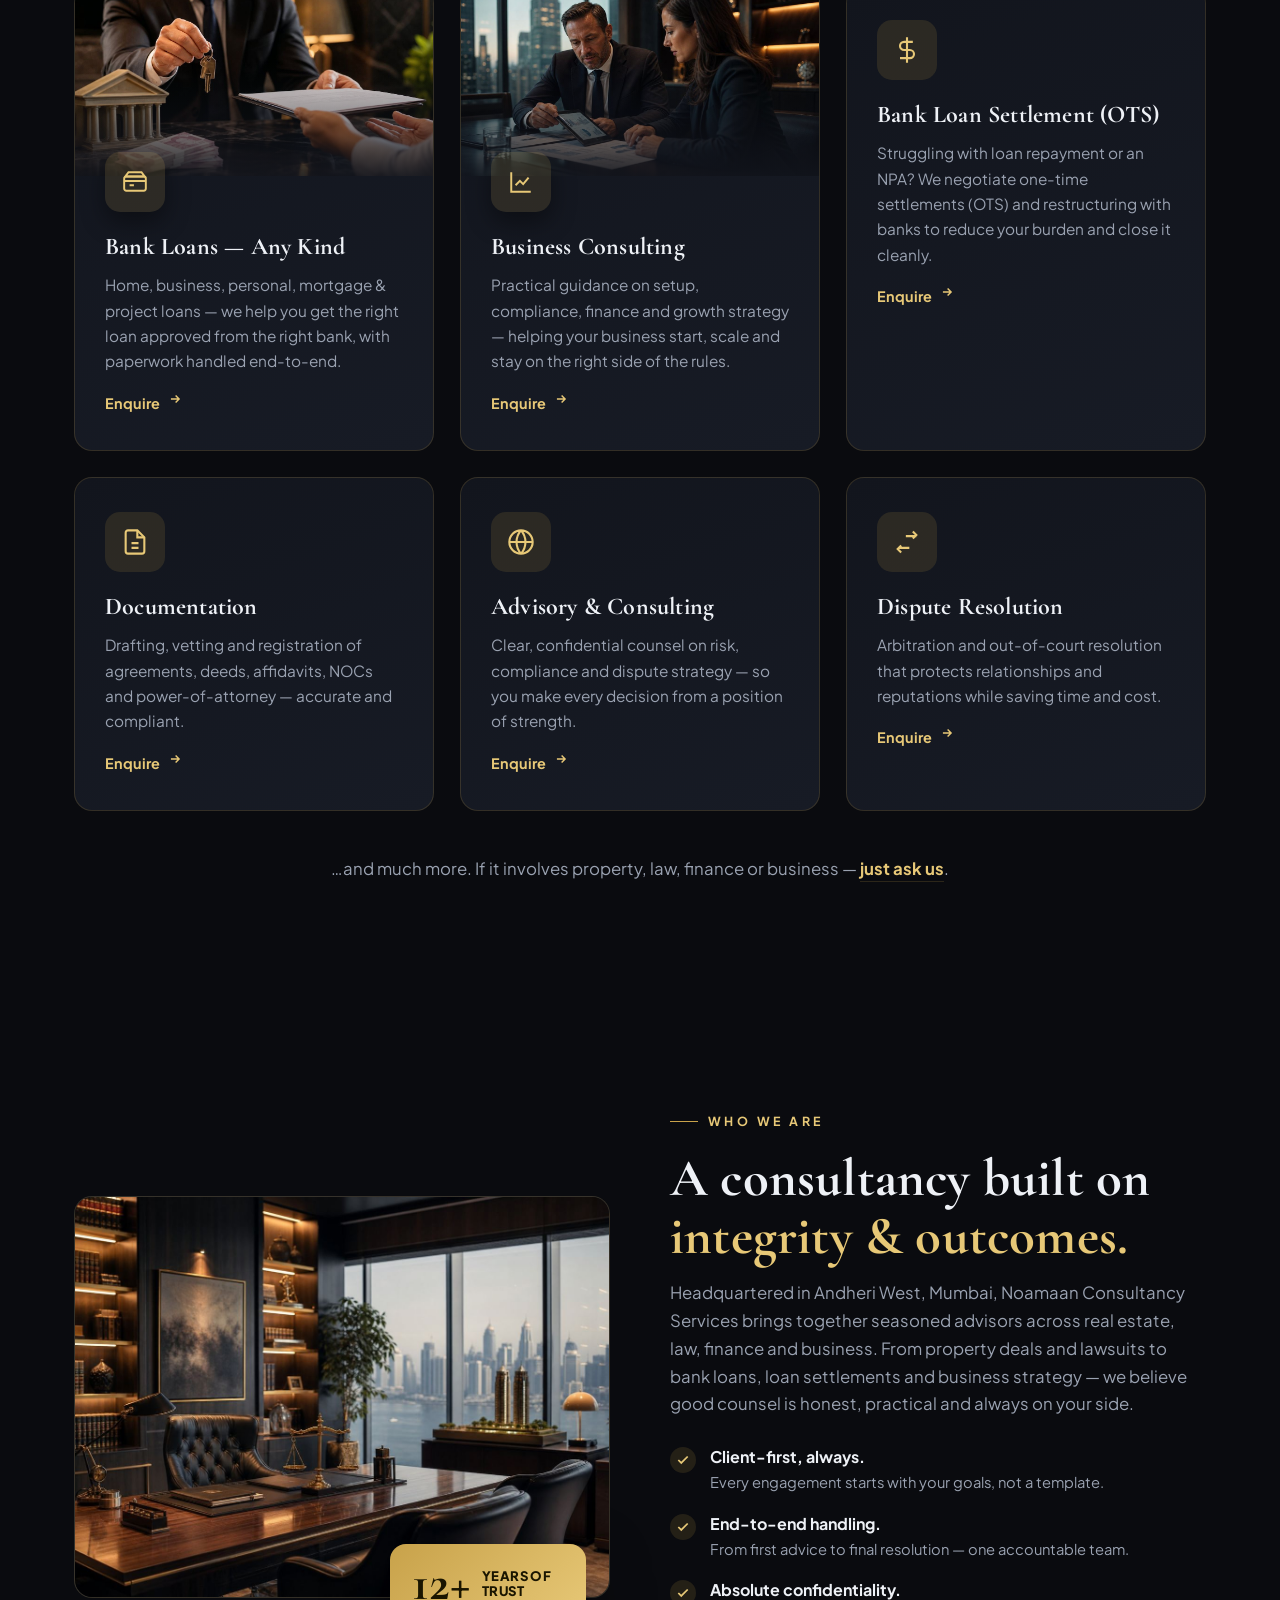
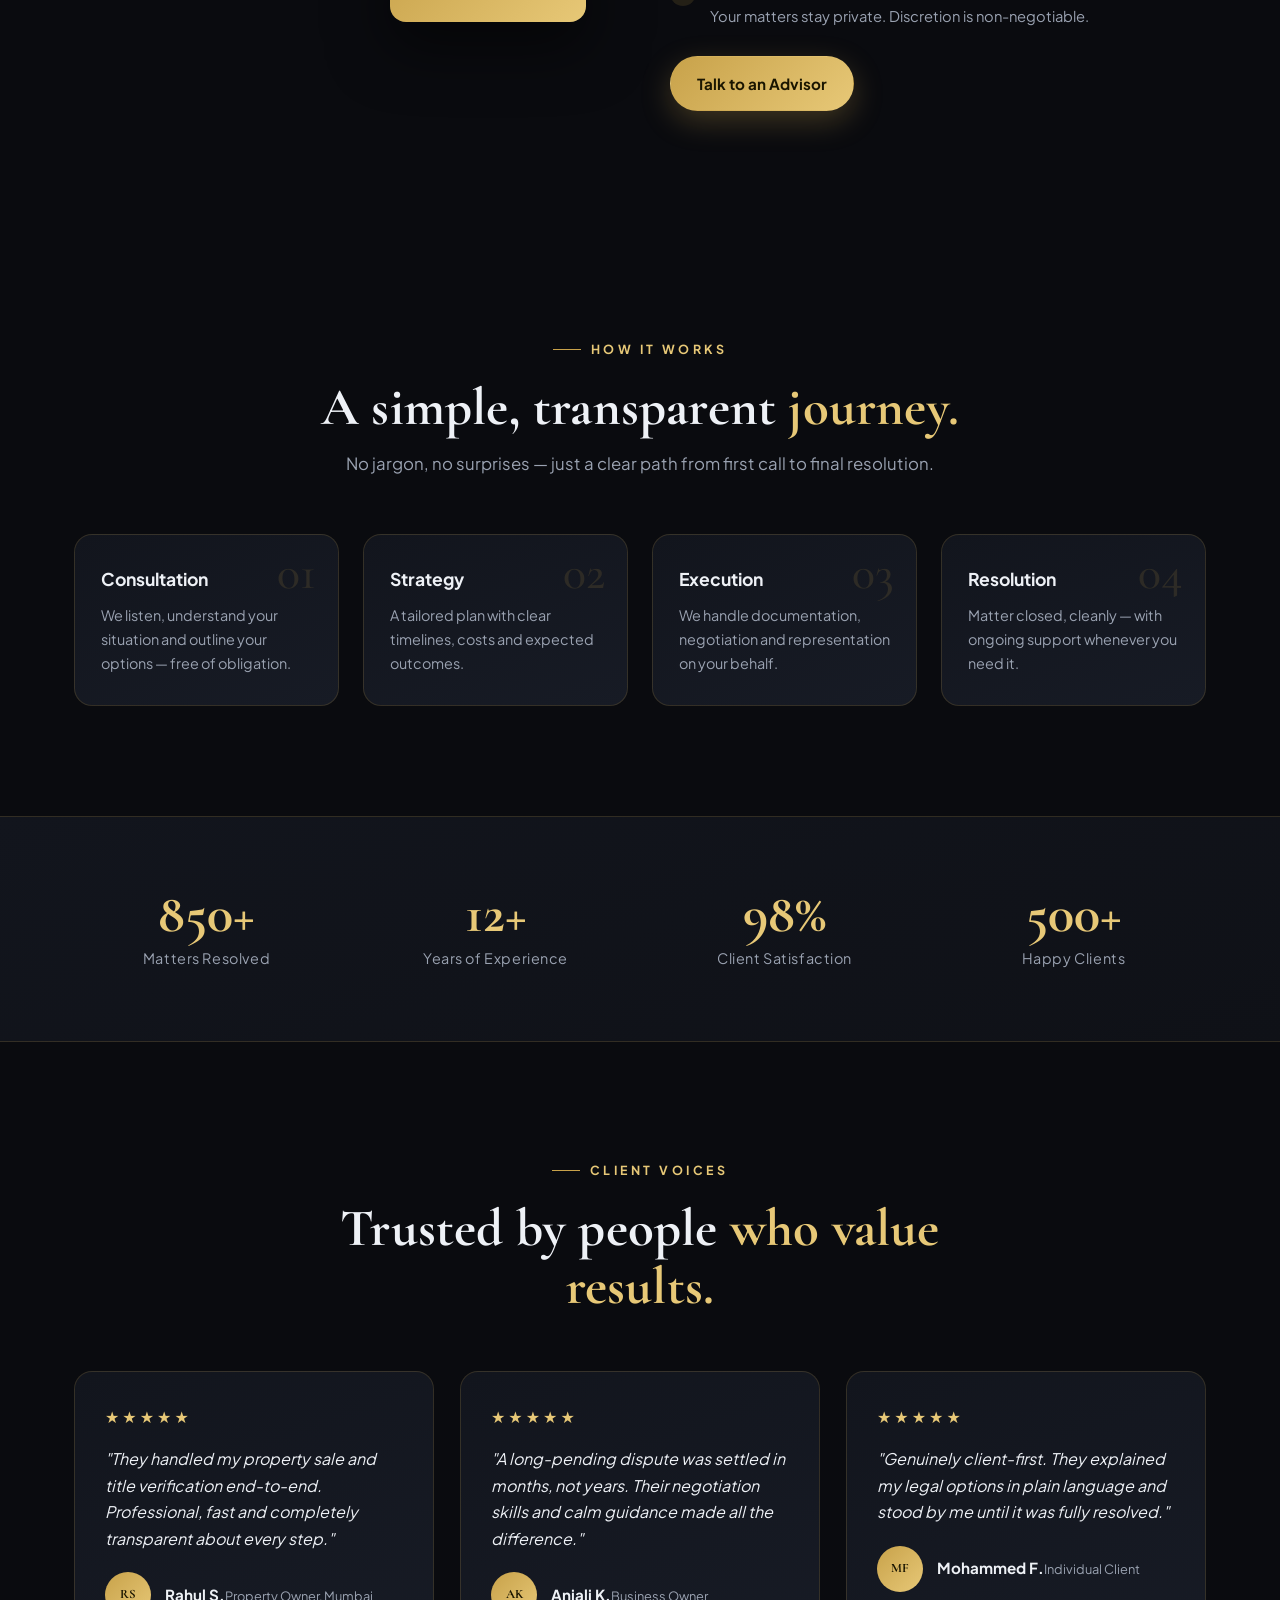
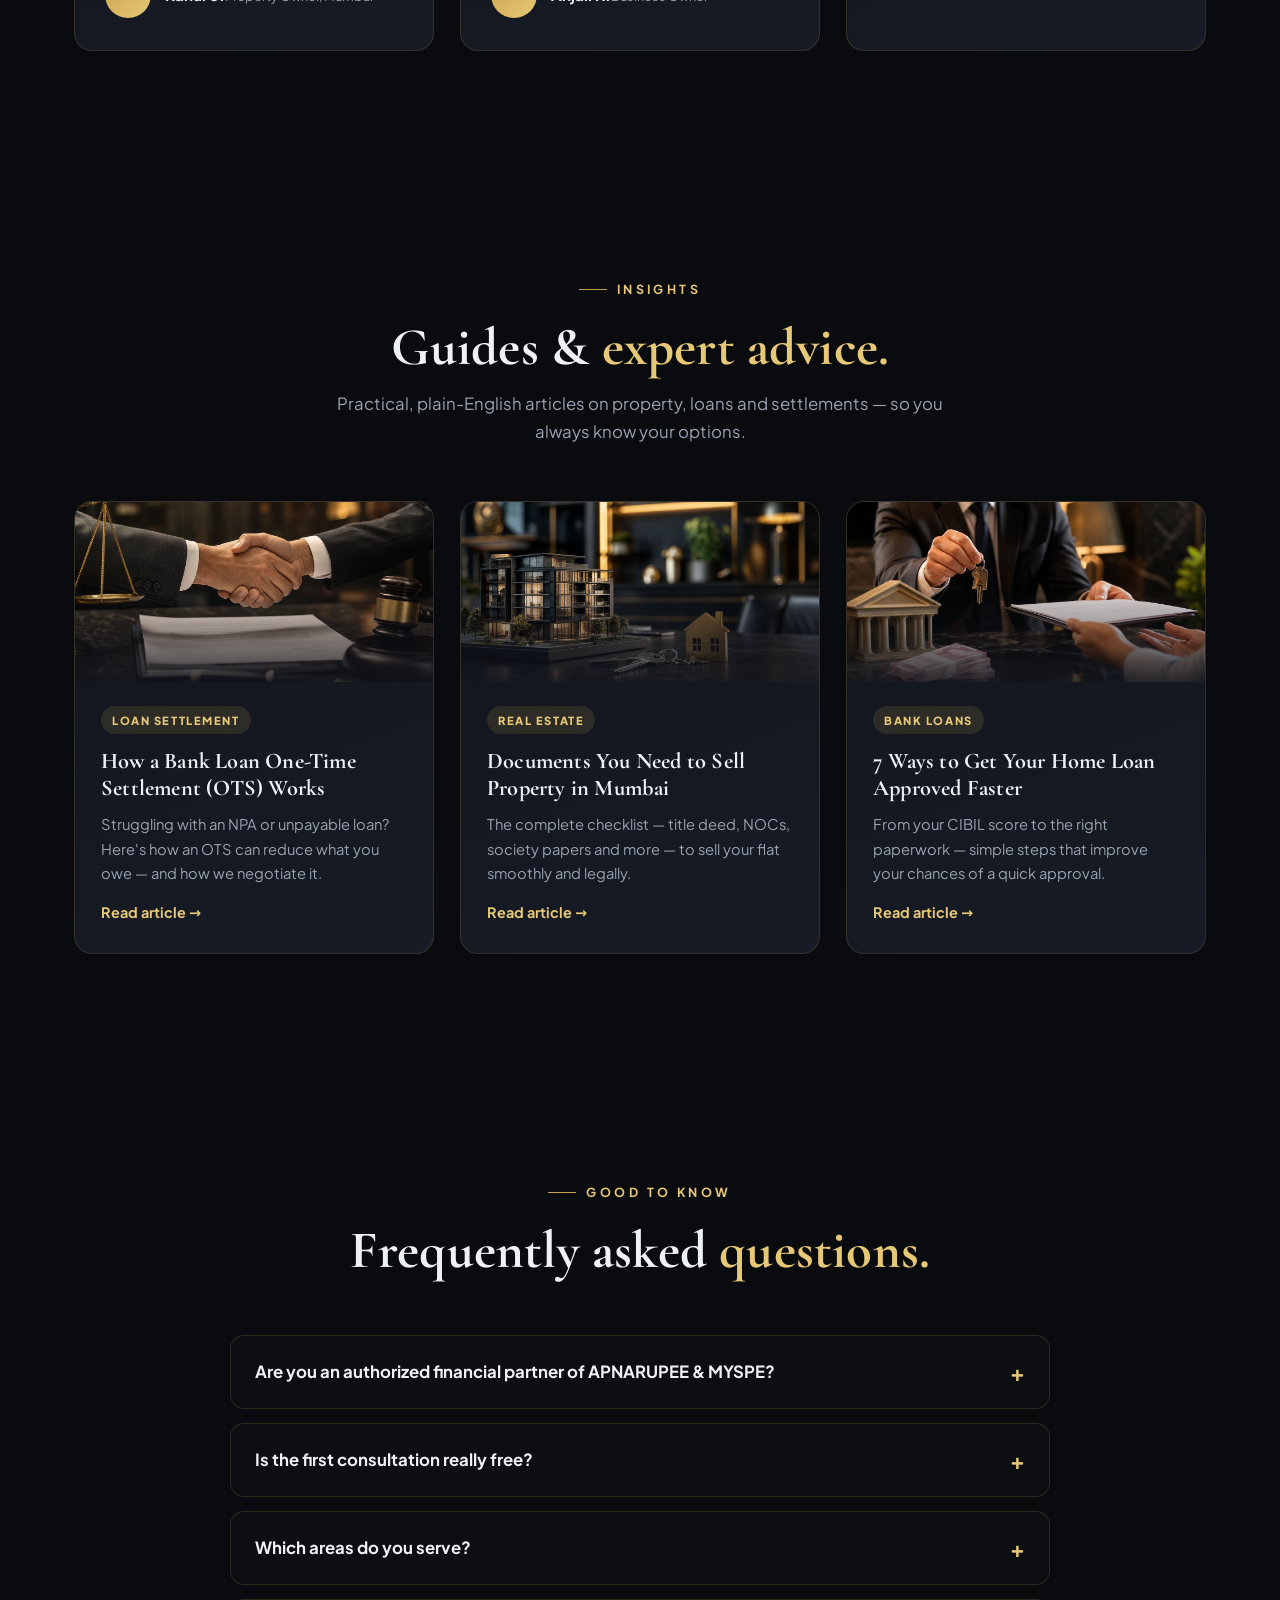
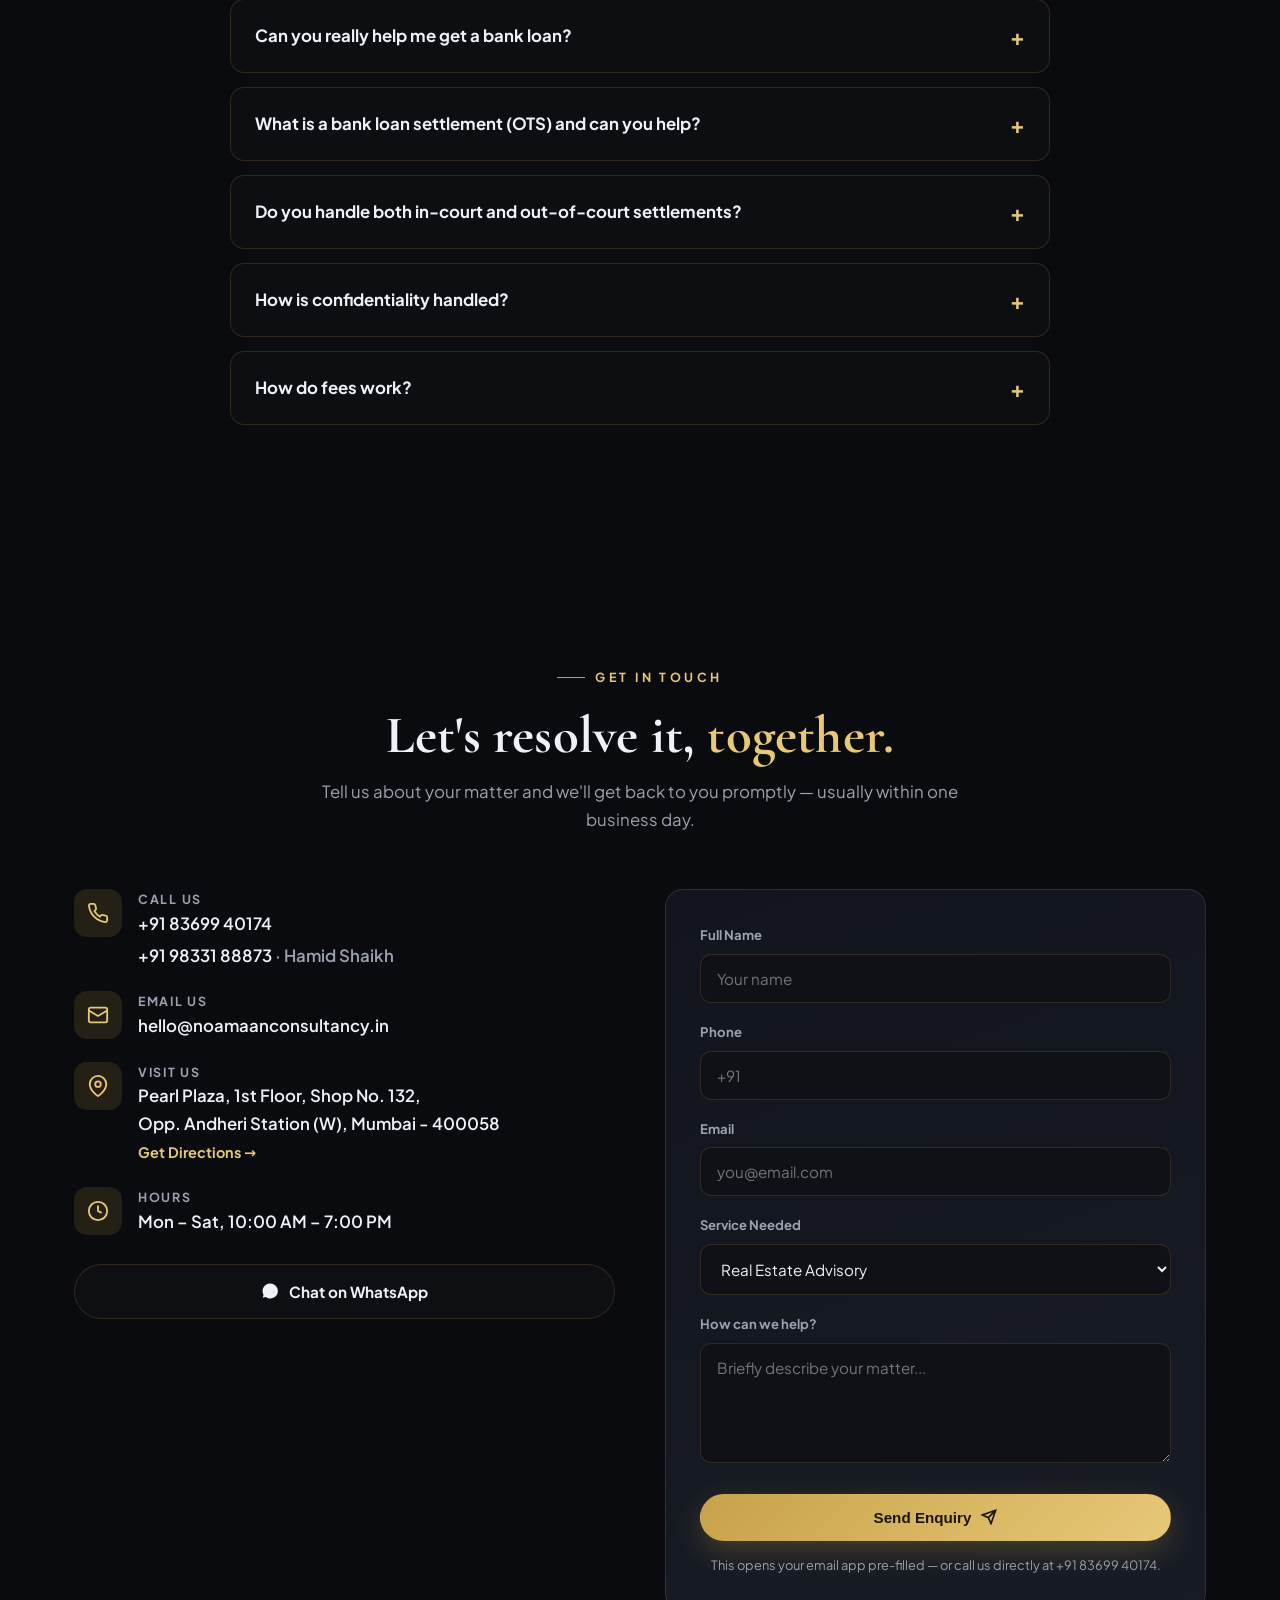
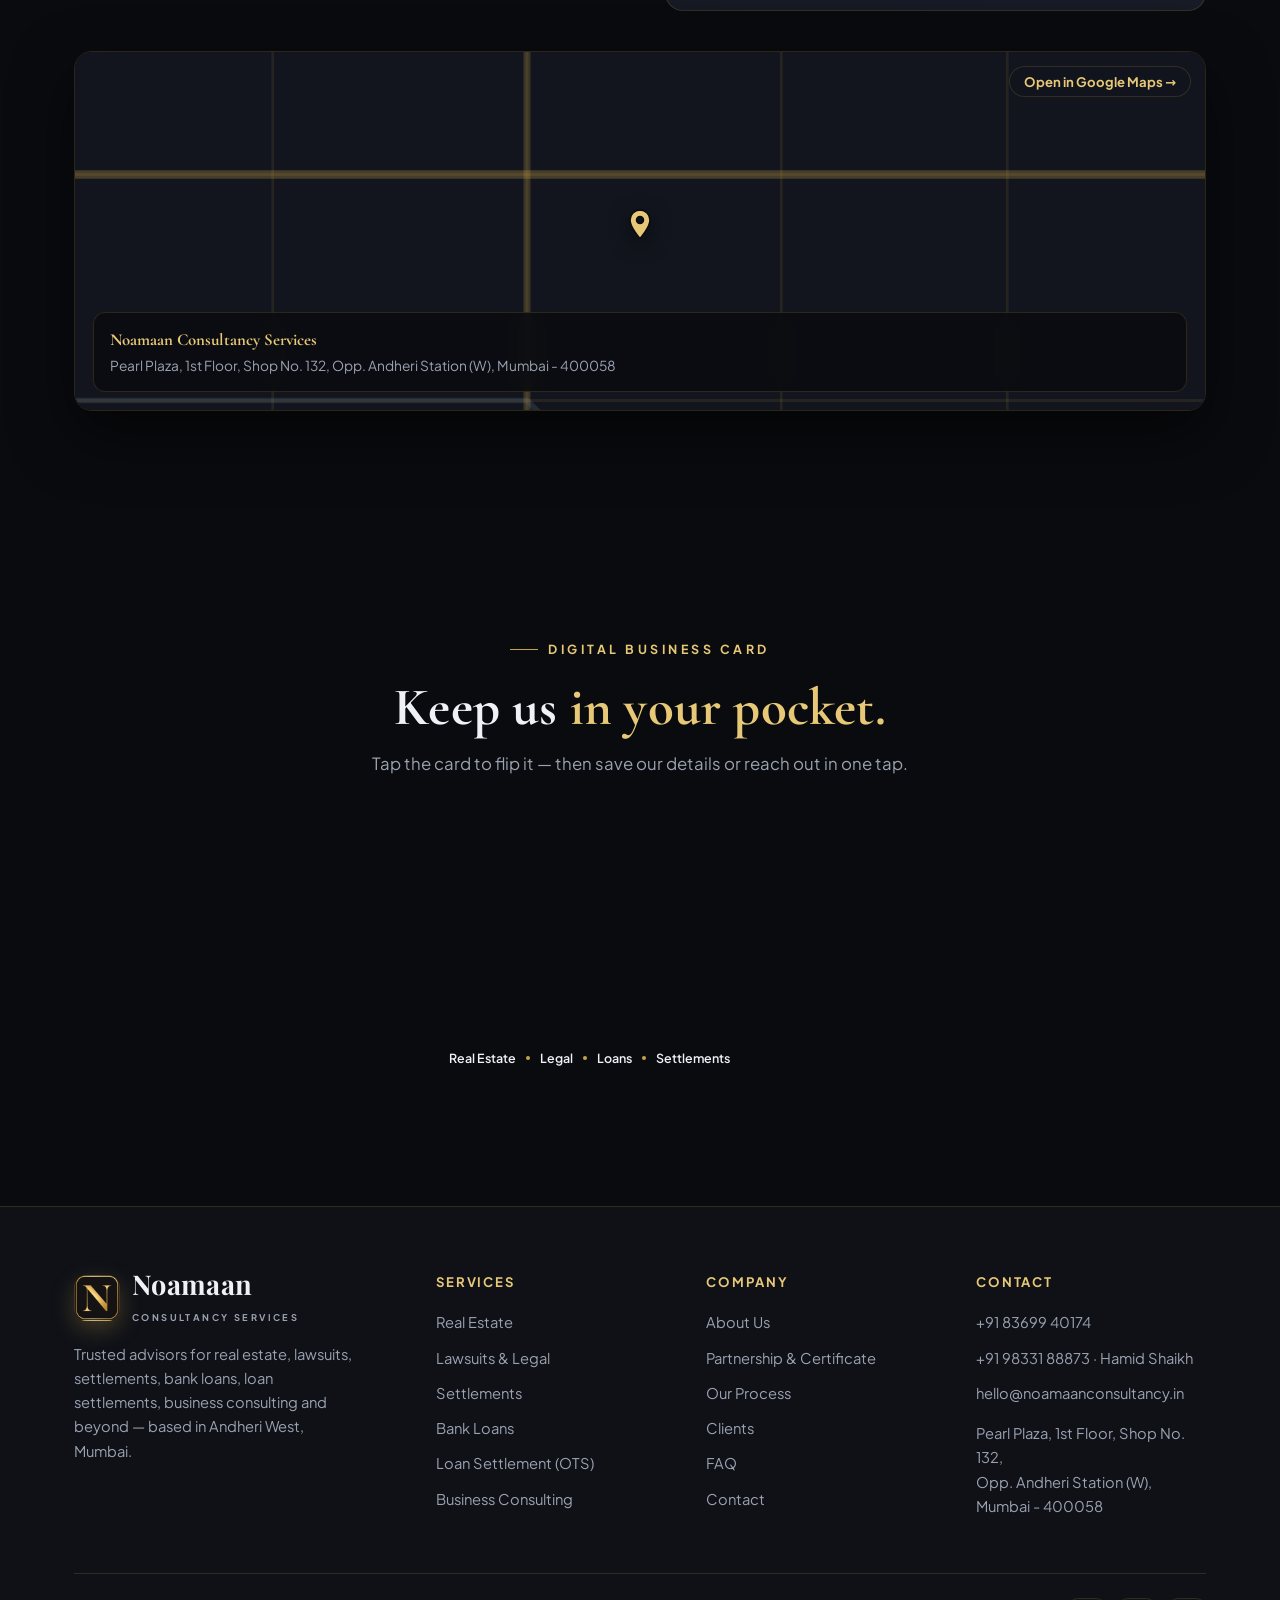
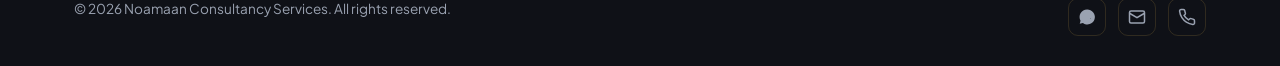
==== commit 838e99db: "Move APNARUPEE authorization section to top after hero for maximum visibility" ====
--- a/index.html
+++ b/index.html
@@ -102,9 +102,9 @@
         <span><span class="logo-name">Noamaan</span><small>Consultancy Services</small></span>
       </a>
       <nav class="nav-links">
+        <a href="#partner" data-i18n="nav_partner">Partnership</a>
         <a href="#services" data-i18n="nav_services">Services</a>
         <a href="#about" data-i18n="nav_about">About</a>
-        <a href="#partner" data-i18n="nav_partner">Partnership</a>
         <a href="#process" data-i18n="nav_process">Process</a>
         <a href="#testimonials" data-i18n="nav_clients">Clients</a>
         <a href="#insights" data-i18n="nav_insights">Insights</a>
@@ -175,122 +175,6 @@
     </div>
   </div>
 
-  <!-- ============ SERVICES ============ -->
-  <section id="services">
-    <div class="container">
-      <div class="center" style="max-width:680px">
-        <span class="eyebrow reveal" data-i18n="svc_eyebrow">What We Do</span>
-        <h2 class="section-title reveal d1" data-i18n-html="svc_title">Everything you need, <span class="gold">under one roof.</span></h2>
-        <p class="section-sub center reveal d2">Property, courtroom, bank or negotiating table — from real estate and lawsuits to bank loans, loan settlements and business consulting, we're the one partner who handles almost everything.</p>
-      </div>
-
-      <div class="services-grid">
-        <article class="card card-photo reveal" data-tilt>
-          <div class="card-img"><img src="assets/img/svc-realestate.jpg" alt="Real estate advisory — property model and keys" loading="lazy" /></div>
-          <div class="card-body">
-            <div class="card-ic"><svg width="26" height="26" viewBox="0 0 24 24" fill="none" stroke="currentColor" stroke-width="1.8"><path d="M3 21h18M5 21V7l7-4 7 4v14M9 21v-6h6v6"/></svg></div>
-            <h3>Real Estate Advisory</h3>
-            <p>End-to-end support for residential &amp; commercial property — buying, selling, leasing, title verification, agreements and registration.</p>
-            <a href="#contact" class="card-link">Enquire <svg width="14" height="14" viewBox="0 0 24 24" fill="none" stroke="currentColor" stroke-width="2.5"><path d="M5 12h14M13 6l6 6-6 6"/></svg></a>
-          </div>
-        </article>
-
-        <article class="card card-photo reveal d1" data-tilt>
-          <div class="card-img"><img src="assets/img/svc-legal.jpg" alt="Lawsuits and litigation — scales of justice and gavel" loading="lazy" /></div>
-          <div class="card-body">
-            <div class="card-ic"><svg width="26" height="26" viewBox="0 0 24 24" fill="none" stroke="currentColor" stroke-width="1.8"><path d="M12 3v18M5 7l7-4 7 4M4 21h16M6 12l-2 5h4l-2-5zM18 12l-2 5h4l-2-5z"/></svg></div>
-            <h3>Lawsuits &amp; Litigation</h3>
-            <p>Strategic guidance and coordination for civil, property and commercial disputes — from filing and documentation to representation.</p>
-            <a href="#contact" class="card-link">Enquire <svg width="14" height="14" viewBox="0 0 24 24" fill="none" stroke="currentColor" stroke-width="2.5"><path d="M5 12h14M13 6l6 6-6 6"/></svg></a>
-          </div>
-        </article>
-
-        <article class="card card-photo reveal d2" data-tilt>
-          <div class="card-img"><img src="assets/img/svc-settlement.jpg" alt="Settlements and mediation — handshake over an agreement" loading="lazy" /></div>
-          <div class="card-body">
-            <div class="card-ic"><svg width="26" height="26" viewBox="0 0 24 24" fill="none" stroke="currentColor" stroke-width="1.8"><path d="M9 11l3 3L22 4M21 12v7a2 2 0 0 1-2 2H5a2 2 0 0 1-2-2V5a2 2 0 0 1 2-2h11"/></svg></div>
-            <h3>Settlements &amp; Mediation</h3>
-            <p>Negotiated, dignified resolutions — insurance, property, family and commercial settlements handled with fairness and speed.</p>
-            <a href="#contact" class="card-link">Enquire <svg width="14" height="14" viewBox="0 0 24 24" fill="none" stroke="currentColor" stroke-width="2.5"><path d="M5 12h14M13 6l6 6-6 6"/></svg></a>
-          </div>
-        </article>
-
-        <article class="card card-photo reveal" data-tilt>
-          <div class="card-img"><img src="assets/img/svc-loans.jpg" alt="Bank loans — home, business and personal loan assistance" loading="lazy" /></div>
-          <div class="card-body">
-            <div class="card-ic"><svg width="26" height="26" viewBox="0 0 24 24" fill="none" stroke="currentColor" stroke-width="1.8"><rect x="2" y="7" width="20" height="13" rx="2"/><path d="M2 11h20M6 3h12l3 4H3l3-4zM7 15h4"/></svg></div>
-            <h3>Bank Loans — Any Kind</h3>
-            <p>Home, business, personal, mortgage &amp; project loans — we help you get the right loan approved from the right bank, with paperwork handled end-to-end.</p>
-            <a href="#contact" class="card-link">Enquire <svg width="14" height="14" viewBox="0 0 24 24" fill="none" stroke="currentColor" stroke-width="2.5"><path d="M5 12h14M13 6l6 6-6 6"/></svg></a>
-          </div>
-        </article>
-
-        <article class="card card-photo reveal d1" data-tilt>
-          <div class="card-img"><img src="assets/img/svc-business.jpg" alt="Business consulting — growth strategy and financial advisory" loading="lazy" /></div>
-          <div class="card-body">
-            <div class="card-ic"><svg width="26" height="26" viewBox="0 0 24 24" fill="none" stroke="currentColor" stroke-width="1.8"><path d="M3 3v18h18M7 15l4-4 3 3 5-6"/></svg></div>
-            <h3>Business Consulting</h3>
-            <p>Practical guidance on setup, compliance, finance and growth strategy — helping your business start, scale and stay on the right side of the rules.</p>
-            <a href="#contact" class="card-link">Enquire <svg width="14" height="14" viewBox="0 0 24 24" fill="none" stroke="currentColor" stroke-width="2.5"><path d="M5 12h14M13 6l6 6-6 6"/></svg></a>
-          </div>
-        </article>
-
-        <article class="card reveal d2" data-tilt>
-          <div class="card-ic"><svg width="28" height="28" viewBox="0 0 24 24" fill="none" stroke="currentColor" stroke-width="1.8"><path d="M12 1v22M17 5H9.5a3.5 3.5 0 0 0 0 7h5a3.5 3.5 0 0 1 0 7H6"/></svg></div>
-          <h3>Bank Loan Settlement (OTS)</h3>
-          <p>Struggling with loan repayment or an NPA? We negotiate one-time settlements (OTS) and restructuring with banks to reduce your burden and close it cleanly.</p>
-          <a href="#contact" class="card-link">Enquire <svg width="14" height="14" viewBox="0 0 24 24" fill="none" stroke="currentColor" stroke-width="2.5"><path d="M5 12h14M13 6l6 6-6 6"/></svg></a>
-        </article>
-
-        <article class="card reveal" data-tilt>
-          <div class="card-ic"><svg width="28" height="28" viewBox="0 0 24 24" fill="none" stroke="currentColor" stroke-width="1.8"><path d="M14 2H6a2 2 0 0 0-2 2v16a2 2 0 0 0 2 2h12a2 2 0 0 0 2-2V8z"/><path d="M14 2v6h6M9 13h6M9 17h6"/></svg></div>
-          <h3>Documentation</h3>
-          <p>Drafting, vetting and registration of agreements, deeds, affidavits, NOCs and power-of-attorney — accurate and compliant.</p>
-          <a href="#contact" class="card-link">Enquire <svg width="14" height="14" viewBox="0 0 24 24" fill="none" stroke="currentColor" stroke-width="2.5"><path d="M5 12h14M13 6l6 6-6 6"/></svg></a>
-        </article>
-
-        <article class="card reveal d1" data-tilt>
-          <div class="card-ic"><svg width="28" height="28" viewBox="0 0 24 24" fill="none" stroke="currentColor" stroke-width="1.8"><path d="M12 2a10 10 0 1 0 10 10A10 10 0 0 0 12 2zM2 12h20M12 2a15 15 0 0 1 0 20M12 2a15 15 0 0 0 0 20"/></svg></div>
-          <h3>Advisory &amp; Consulting</h3>
-          <p>Clear, confidential counsel on risk, compliance and dispute strategy — so you make every decision from a position of strength.</p>
-          <a href="#contact" class="card-link">Enquire <svg width="14" height="14" viewBox="0 0 24 24" fill="none" stroke="currentColor" stroke-width="2.5"><path d="M5 12h14M13 6l6 6-6 6"/></svg></a>
-        </article>
-
-        <article class="card reveal d2" data-tilt>
-          <div class="card-ic"><svg width="28" height="28" viewBox="0 0 24 24" fill="none" stroke="currentColor" stroke-width="1.8"><path d="M20 7h-9M14 17H5M17 3l3 3-3 3M7 21l-3-3 3-3"/></svg></div>
-          <h3>Dispute Resolution</h3>
-          <p>Arbitration and out-of-court resolution that protects relationships and reputations while saving time and cost.</p>
-          <a href="#contact" class="card-link">Enquire <svg width="14" height="14" viewBox="0 0 24 24" fill="none" stroke="currentColor" stroke-width="2.5"><path d="M5 12h14M13 6l6 6-6 6"/></svg></a>
-        </article>
-      </div>
-
-      <p class="services-more reveal d1">…and much more. If it involves property, law, finance or business — <a href="#contact">just ask us</a>.</p>
-    </div>
-  </section>
-
-  <!-- ============ ABOUT ============ -->
-  <section id="about">
-    <div class="container about-grid">
-      <div class="about-visual reveal">
-        <div class="frame" data-tilt>
-          <img src="assets/img/about.jpg" width="1536" height="1024" alt="Noamaan Consultancy Services office in Andheri West, Mumbai" style="width:100%;height:100%;object-fit:cover;display:block" />
-        </div>
-        <div class="about-badge"><b><span data-count="12" data-suffix="+">12+</span></b><span>Years of Trust</span></div>
-      </div>
-      <div class="about-copy">
-        <span class="eyebrow reveal" data-i18n="about_eyebrow">Who We Are</span>
-        <h2 class="section-title reveal d1">A consultancy built on <span class="gold">integrity &amp; outcomes.</span></h2>
-        <p class="section-sub reveal d2">Headquartered in Andheri West, Mumbai, Noamaan Consultancy Services brings together seasoned advisors across real estate, law, finance and business. From property deals and lawsuits to bank loans, loan settlements and business strategy — we believe good counsel is honest, practical and always on your side.</p>
-        <ul class="about-list">
-          <li class="reveal"><span class="tick"><svg width="14" height="14" viewBox="0 0 24 24" fill="none" stroke="currentColor" stroke-width="3"><path d="M20 6L9 17l-5-5"/></svg></span><div><b>Client-first, always.</b><p>Every engagement starts with your goals, not a template.</p></div></li>
-          <li class="reveal d1"><span class="tick"><svg width="14" height="14" viewBox="0 0 24 24" fill="none" stroke="currentColor" stroke-width="3"><path d="M20 6L9 17l-5-5"/></svg></span><div><b>End-to-end handling.</b><p>From first advice to final resolution — one accountable team.</p></div></li>
-          <li class="reveal d2"><span class="tick"><svg width="14" height="14" viewBox="0 0 24 24" fill="none" stroke="currentColor" stroke-width="3"><path d="M20 6L9 17l-5-5"/></svg></span><div><b>Absolute confidentiality.</b><p>Your matters stay private. Discretion is non-negotiable.</p></div></li>
-        </ul>
-        <a href="#contact" class="btn btn-gold reveal d2" style="margin-top:28px">Talk to an Advisor</a>
-      </div>
-    </div>
-  </section>
-
   <!-- ============ ACCREDITATION / PARTNER ============ -->
   <section id="partner" class="partner-section">
     <div class="container">
@@ -373,6 +257,121 @@
     </div>
   </section>
 
+  <!-- ============ SERVICES ============ -->
+  <section id="services">
+    <div class="container">
+      <div class="center" style="max-width:680px">
+        <span class="eyebrow reveal" data-i18n="svc_eyebrow">What We Do</span>
+        <h2 class="section-title reveal d1" data-i18n-html="svc_title">Everything you need, <span class="gold">under one roof.</span></h2>
+        <p class="section-sub center reveal d2">Property, courtroom, bank or negotiating table — from real estate and lawsuits to bank loans, loan settlements and business consulting, we're the one partner who handles almost everything.</p>
+      </div>
+
+      <div class="services-grid">
+        <article class="card card-photo reveal" data-tilt>
+          <div class="card-img"><img src="assets/img/svc-realestate.jpg" alt="Real estate advisory — property model and keys" loading="lazy" /></div>
+          <div class="card-body">
+            <div class="card-ic"><svg width="26" height="26" viewBox="0 0 24 24" fill="none" stroke="currentColor" stroke-width="1.8"><path d="M3 21h18M5 21V7l7-4 7 4v14M9 21v-6h6v6"/></svg></div>
+            <h3>Real Estate Advisory</h3>
+            <p>End-to-end support for residential &amp; commercial property — buying, selling, leasing, title verification, agreements and registration.</p>
+            <a href="#contact" class="card-link">Enquire <svg width="14" height="14" viewBox="0 0 24 24" fill="none" stroke="currentColor" stroke-width="2.5"><path d="M5 12h14M13 6l6 6-6 6"/></svg></a>
+          </div>
+        </article>
+
+        <article class="card card-photo reveal d1" data-tilt>
+          <div class="card-img"><img src="assets/img/svc-legal.jpg" alt="Lawsuits and litigation — scales of justice and gavel" loading="lazy" /></div>
+          <div class="card-body">
+            <div class="card-ic"><svg width="26" height="26" viewBox="0 0 24 24" fill="none" stroke="currentColor" stroke-width="1.8"><path d="M12 3v18M5 7l7-4 7 4M4 21h16M6 12l-2 5h4l-2-5zM18 12l-2 5h4l-2-5z"/></svg></div>
+            <h3>Lawsuits &amp; Litigation</h3>
+            <p>Strategic guidance and coordination for civil, property and commercial disputes — from filing and documentation to representation.</p>
+            <a href="#contact" class="card-link">Enquire <svg width="14" height="14" viewBox="0 0 24 24" fill="none" stroke="currentColor" stroke-width="2.5"><path d="M5 12h14M13 6l6 6-6 6"/></svg></a>
+          </div>
+        </article>
+
+        <article class="card card-photo reveal d2" data-tilt>
+          <div class="card-img"><img src="assets/img/svc-settlement.jpg" alt="Settlements and mediation — handshake over an agreement" loading="lazy" /></div>
+          <div class="card-body">
+            <div class="card-ic"><svg width="26" height="26" viewBox="0 0 24 24" fill="none" stroke="currentColor" stroke-width="1.8"><path d="M9 11l3 3L22 4M21 12v7a2 2 0 0 1-2 2H5a2 2 0 0 1-2-2V5a2 2 0 0 1 2-2h11"/></svg></div>
+            <h3>Settlements &amp; Mediation</h3>
+            <p>Negotiated, dignified resolutions — insurance, property, family and commercial settlements handled with fairness and speed.</p>
+            <a href="#contact" class="card-link">Enquire <svg width="14" height="14" viewBox="0 0 24 24" fill="none" stroke="currentColor" stroke-width="2.5"><path d="M5 12h14M13 6l6 6-6 6"/></svg></a>
+          </div>
+        </article>
+
+        <article class="card card-photo reveal" data-tilt>
+          <div class="card-img"><img src="assets/img/svc-loans.jpg" alt="Bank loans — home, business and personal loan assistance" loading="lazy" /></div>
+          <div class="card-body">
+            <div class="card-ic"><svg width="26" height="26" viewBox="0 0 24 24" fill="none" stroke="currentColor" stroke-width="1.8"><rect x="2" y="7" width="20" height="13" rx="2"/><path d="M2 11h20M6 3h12l3 4H3l3-4zM7 15h4"/></svg></div>
+            <h3>Bank Loans — Any Kind</h3>
+            <p>Home, business, personal, mortgage &amp; project loans — we help you get the right loan approved from the right bank, with paperwork handled end-to-end.</p>
+            <a href="#contact" class="card-link">Enquire <svg width="14" height="14" viewBox="0 0 24 24" fill="none" stroke="currentColor" stroke-width="2.5"><path d="M5 12h14M13 6l6 6-6 6"/></svg></a>
+          </div>
+        </article>
+
+        <article class="card card-photo reveal d1" data-tilt>
+          <div class="card-img"><img src="assets/img/svc-business.jpg" alt="Business consulting — growth strategy and financial advisory" loading="lazy" /></div>
+          <div class="card-body">
+            <div class="card-ic"><svg width="26" height="26" viewBox="0 0 24 24" fill="none" stroke="currentColor" stroke-width="1.8"><path d="M3 3v18h18M7 15l4-4 3 3 5-6"/></svg></div>
+            <h3>Business Consulting</h3>
+            <p>Practical guidance on setup, compliance, finance and growth strategy — helping your business start, scale and stay on the right side of the rules.</p>
+            <a href="#contact" class="card-link">Enquire <svg width="14" height="14" viewBox="0 0 24 24" fill="none" stroke="currentColor" stroke-width="2.5"><path d="M5 12h14M13 6l6 6-6 6"/></svg></a>
+          </div>
+        </article>
+
+        <article class="card reveal d2" data-tilt>
+          <div class="card-ic"><svg width="28" height="28" viewBox="0 0 24 24" fill="none" stroke="currentColor" stroke-width="1.8"><path d="M12 1v22M17 5H9.5a3.5 3.5 0 0 0 0 7h5a3.5 3.5 0 0 1 0 7H6"/></svg></div>
+          <h3>Bank Loan Settlement (OTS)</h3>
+          <p>Struggling with loan repayment or an NPA? We negotiate one-time settlements (OTS) and restructuring with banks to reduce your burden and close it cleanly.</p>
+          <a href="#contact" class="card-link">Enquire <svg width="14" height="14" viewBox="0 0 24 24" fill="none" stroke="currentColor" stroke-width="2.5"><path d="M5 12h14M13 6l6 6-6 6"/></svg></a>
+        </article>
+
+        <article class="card reveal" data-tilt>
+          <div class="card-ic"><svg width="28" height="28" viewBox="0 0 24 24" fill="none" stroke="currentColor" stroke-width="1.8"><path d="M14 2H6a2 2 0 0 0-2 2v16a2 2 0 0 0 2 2h12a2 2 0 0 0 2-2V8z"/><path d="M14 2v6h6M9 13h6M9 17h6"/></svg></div>
+          <h3>Documentation</h3>
+          <p>Drafting, vetting and registration of agreements, deeds, affidavits, NOCs and power-of-attorney — accurate and compliant.</p>
+          <a href="#contact" class="card-link">Enquire <svg width="14" height="14" viewBox="0 0 24 24" fill="none" stroke="currentColor" stroke-width="2.5"><path d="M5 12h14M13 6l6 6-6 6"/></svg></a>
+        </article>
+
+        <article class="card reveal d1" data-tilt>
+          <div class="card-ic"><svg width="28" height="28" viewBox="0 0 24 24" fill="none" stroke="currentColor" stroke-width="1.8"><path d="M12 2a10 10 0 1 0 10 10A10 10 0 0 0 12 2zM2 12h20M12 2a15 15 0 0 1 0 20M12 2a15 15 0 0 0 0 20"/></svg></div>
+          <h3>Advisory &amp; Consulting</h3>
+          <p>Clear, confidential counsel on risk, compliance and dispute strategy — so you make every decision from a position of strength.</p>
+          <a href="#contact" class="card-link">Enquire <svg width="14" height="14" viewBox="0 0 24 24" fill="none" stroke="currentColor" stroke-width="2.5"><path d="M5 12h14M13 6l6 6-6 6"/></svg></a>
+        </article>
+
+        <article class="card reveal d2" data-tilt>
+          <div class="card-ic"><svg width="28" height="28" viewBox="0 0 24 24" fill="none" stroke="currentColor" stroke-width="1.8"><path d="M20 7h-9M14 17H5M17 3l3 3-3 3M7 21l-3-3 3-3"/></svg></div>
+          <h3>Dispute Resolution</h3>
+          <p>Arbitration and out-of-court resolution that protects relationships and reputations while saving time and cost.</p>
+          <a href="#contact" class="card-link">Enquire <svg width="14" height="14" viewBox="0 0 24 24" fill="none" stroke="currentColor" stroke-width="2.5"><path d="M5 12h14M13 6l6 6-6 6"/></svg></a>
+        </article>
+      </div>
+
+      <p class="services-more reveal d1">…and much more. If it involves property, law, finance or business — <a href="#contact">just ask us</a>.</p>
+    </div>
+  </section>
+
+  <!-- ============ ABOUT ============ -->
+  <section id="about">
+    <div class="container about-grid">
+      <div class="about-visual reveal">
+        <div class="frame" data-tilt>
+          <img src="assets/img/about.jpg" width="1536" height="1024" alt="Noamaan Consultancy Services office in Andheri West, Mumbai" style="width:100%;height:100%;object-fit:cover;display:block" />
+        </div>
+        <div class="about-badge"><b><span data-count="12" data-suffix="+">12+</span></b><span>Years of Trust</span></div>
+      </div>
+      <div class="about-copy">
+        <span class="eyebrow reveal" data-i18n="about_eyebrow">Who We Are</span>
+        <h2 class="section-title reveal d1">A consultancy built on <span class="gold">integrity &amp; outcomes.</span></h2>
+        <p class="section-sub reveal d2">Headquartered in Andheri West, Mumbai, Noamaan Consultancy Services brings together seasoned advisors across real estate, law, finance and business. From property deals and lawsuits to bank loans, loan settlements and business strategy — we believe good counsel is honest, practical and always on your side.</p>
+        <ul class="about-list">
+          <li class="reveal"><span class="tick"><svg width="14" height="14" viewBox="0 0 24 24" fill="none" stroke="currentColor" stroke-width="3"><path d="M20 6L9 17l-5-5"/></svg></span><div><b>Client-first, always.</b><p>Every engagement starts with your goals, not a template.</p></div></li>
+          <li class="reveal d1"><span class="tick"><svg width="14" height="14" viewBox="0 0 24 24" fill="none" stroke="currentColor" stroke-width="3"><path d="M20 6L9 17l-5-5"/></svg></span><div><b>End-to-end handling.</b><p>From first advice to final resolution — one accountable team.</p></div></li>
+          <li class="reveal d2"><span class="tick"><svg width="14" height="14" viewBox="0 0 24 24" fill="none" stroke="currentColor" stroke-width="3"><path d="M20 6L9 17l-5-5"/></svg></span><div><b>Absolute confidentiality.</b><p>Your matters stay private. Discretion is non-negotiable.</p></div></li>
+        </ul>
+        <a href="#contact" class="btn btn-gold reveal d2" style="margin-top:28px">Talk to an Advisor</a>
+      </div>
+    </div>
+  </section>
 
   <!-- ============ PROCESS ============ -->
   <section id="process">
